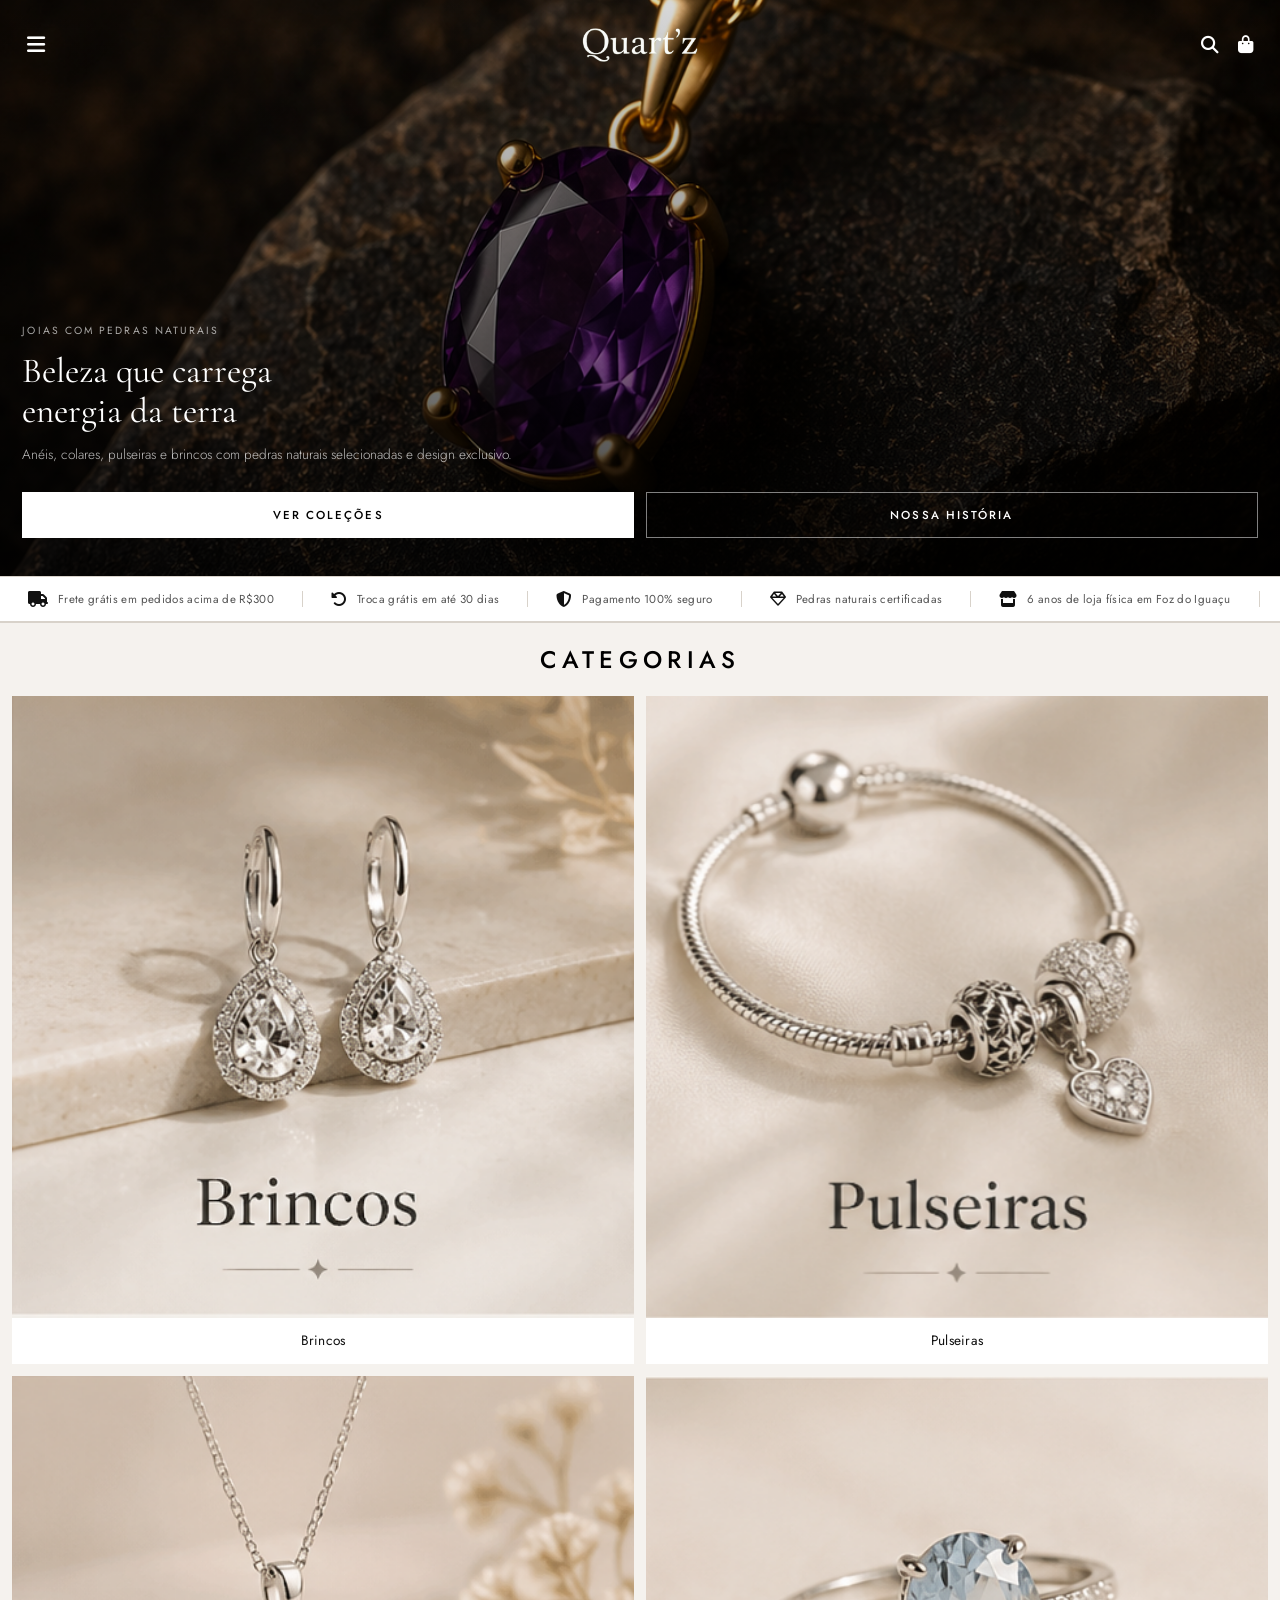
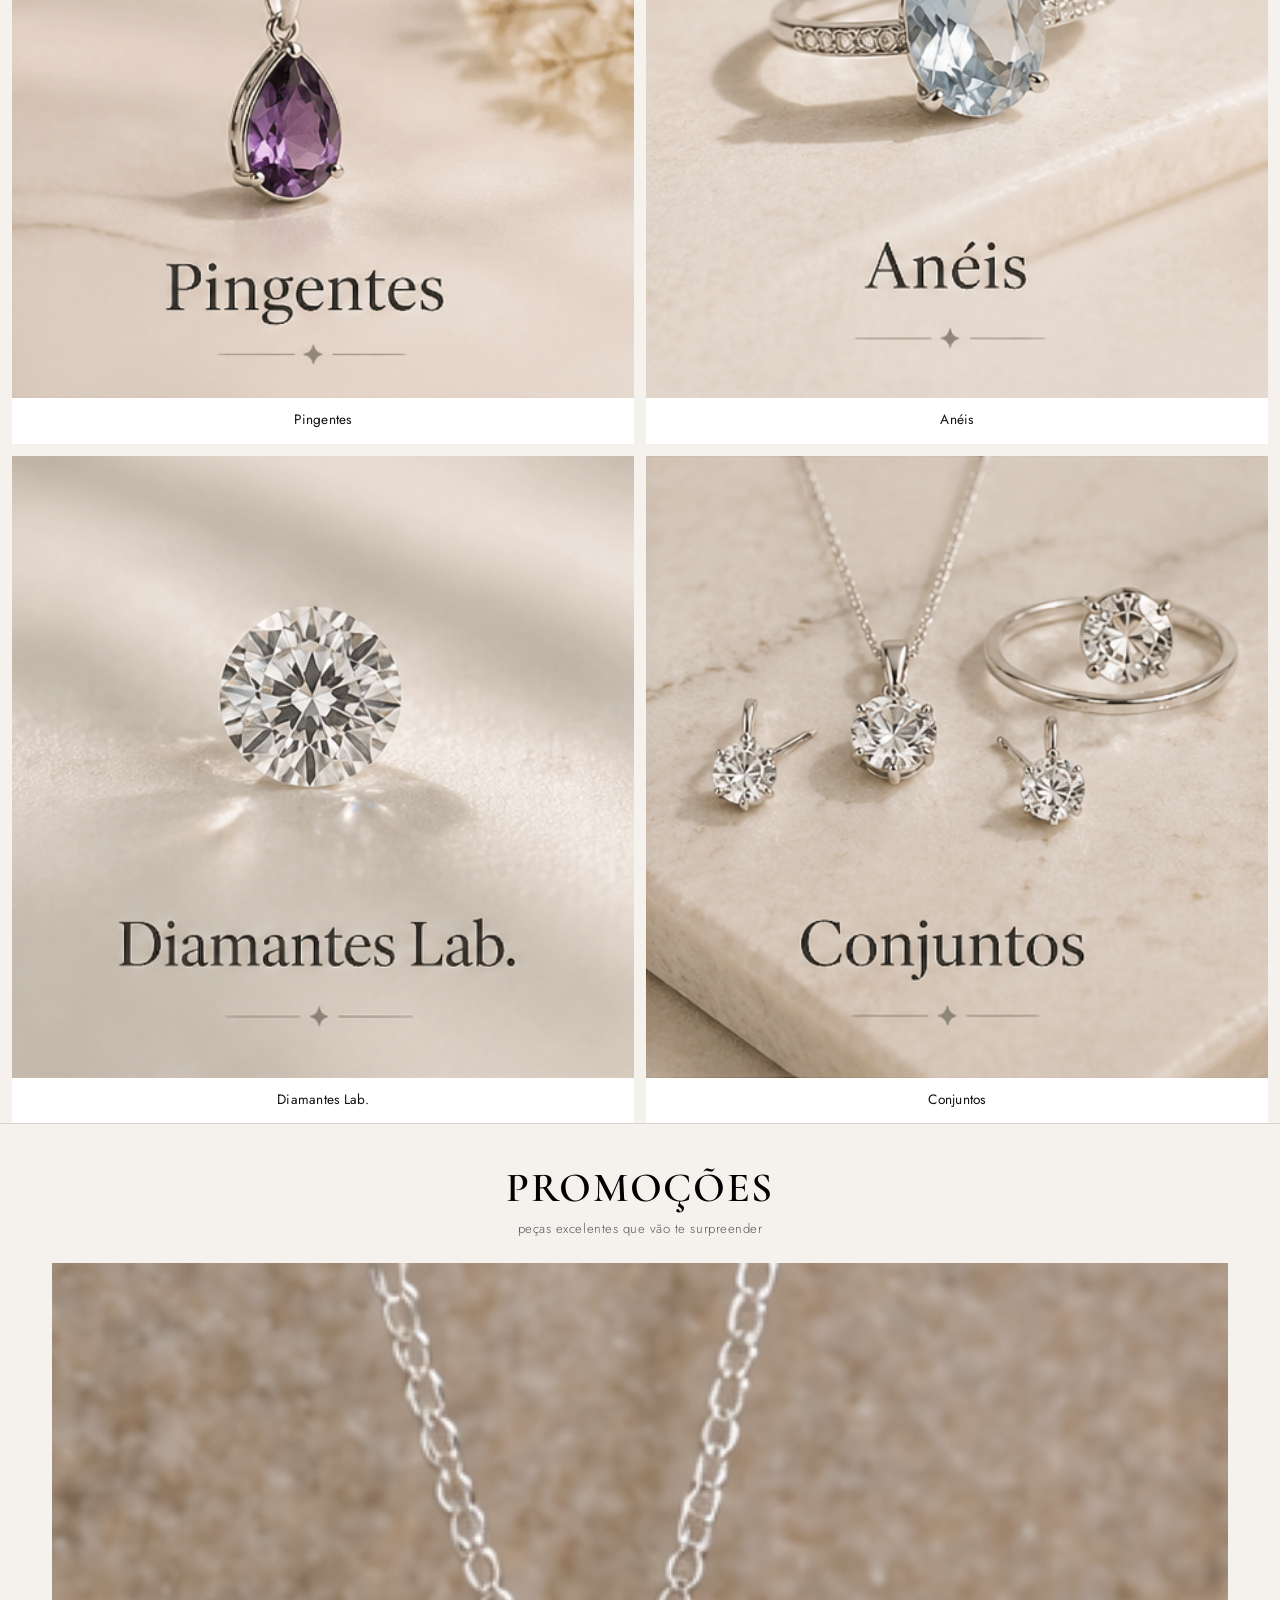
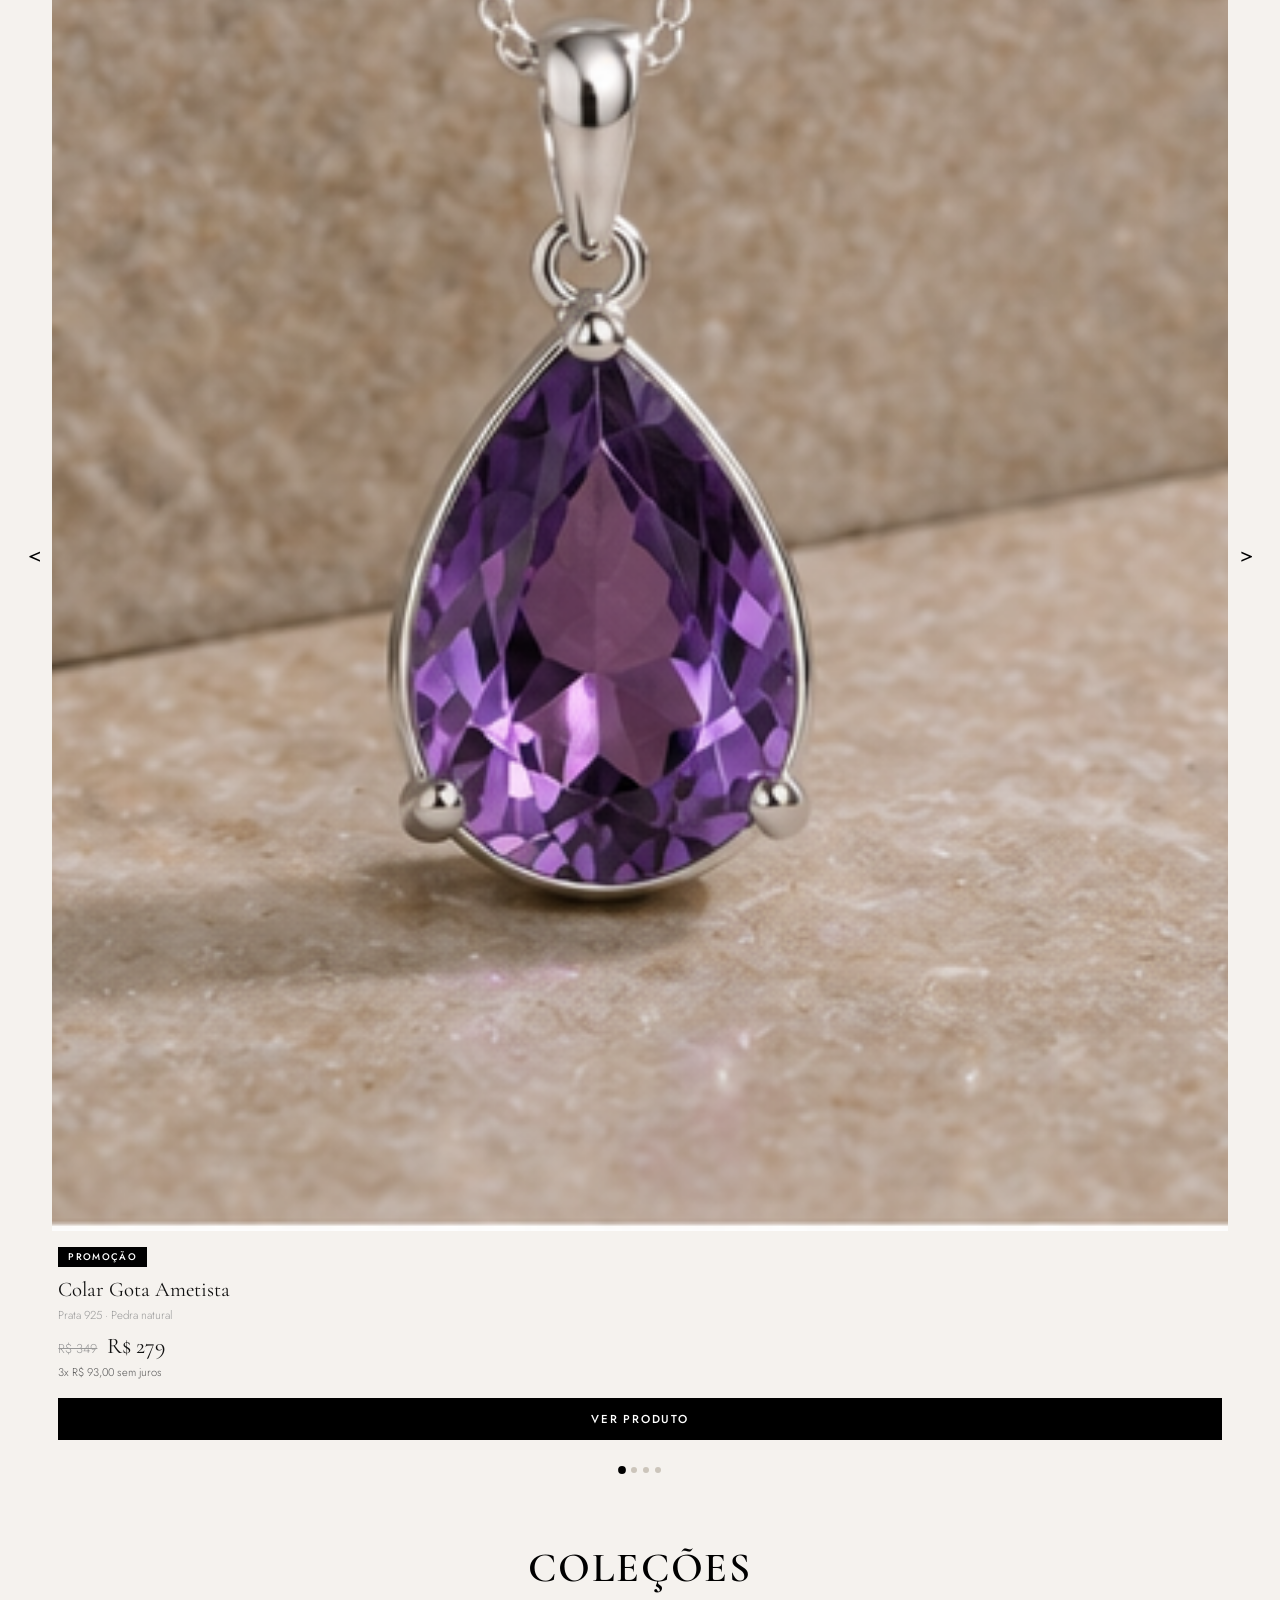
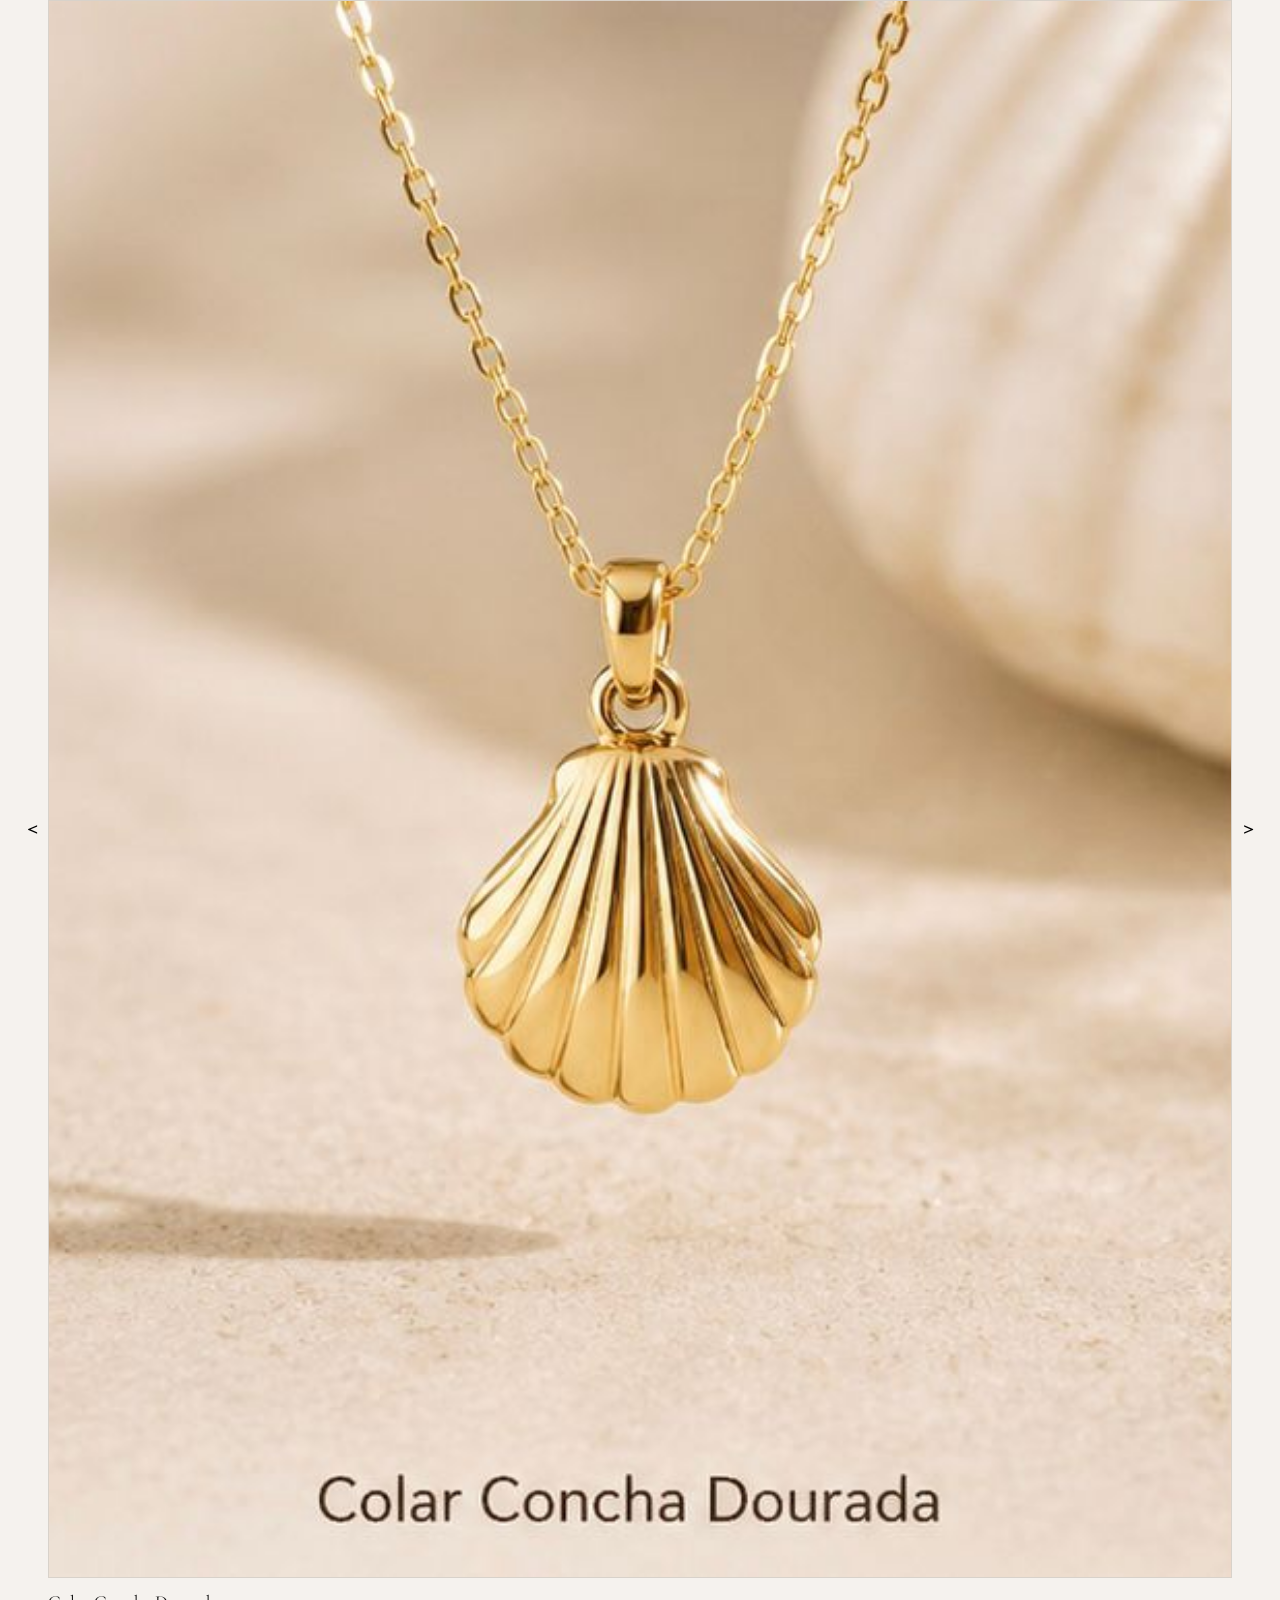
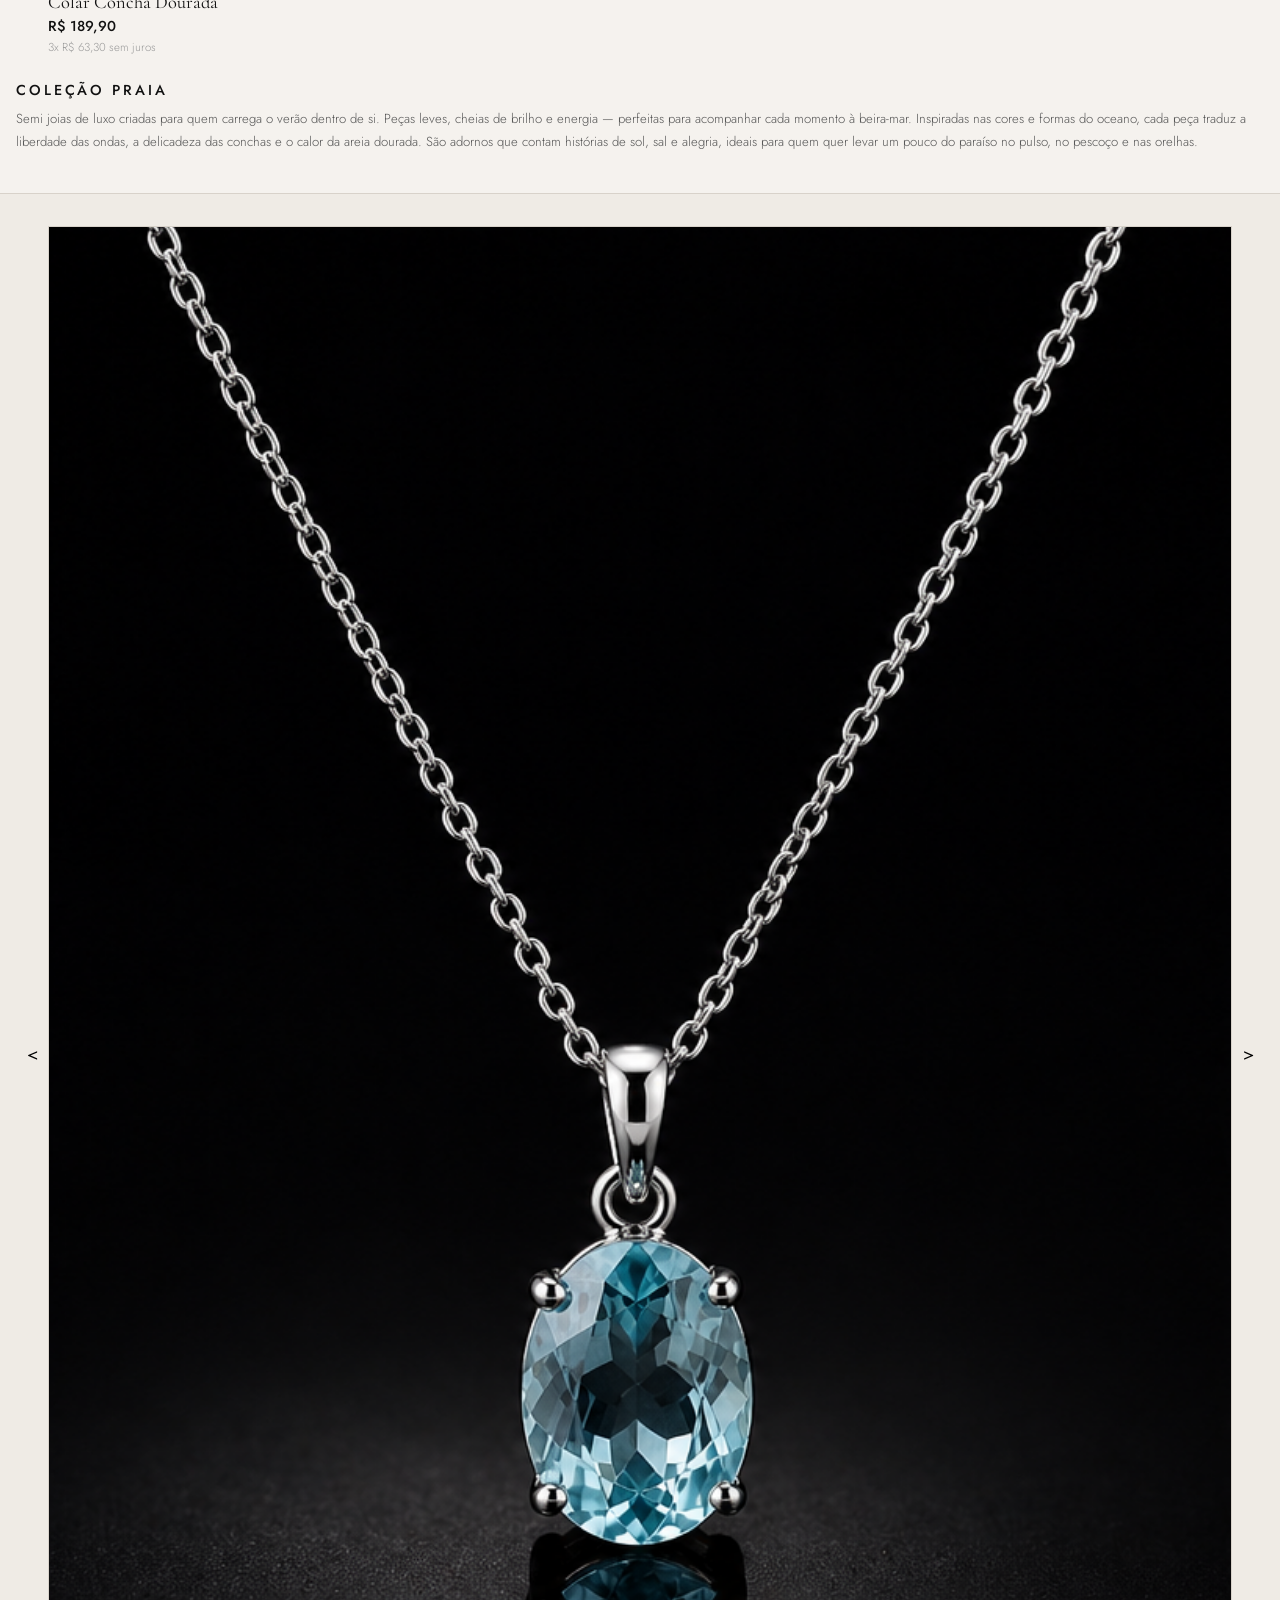
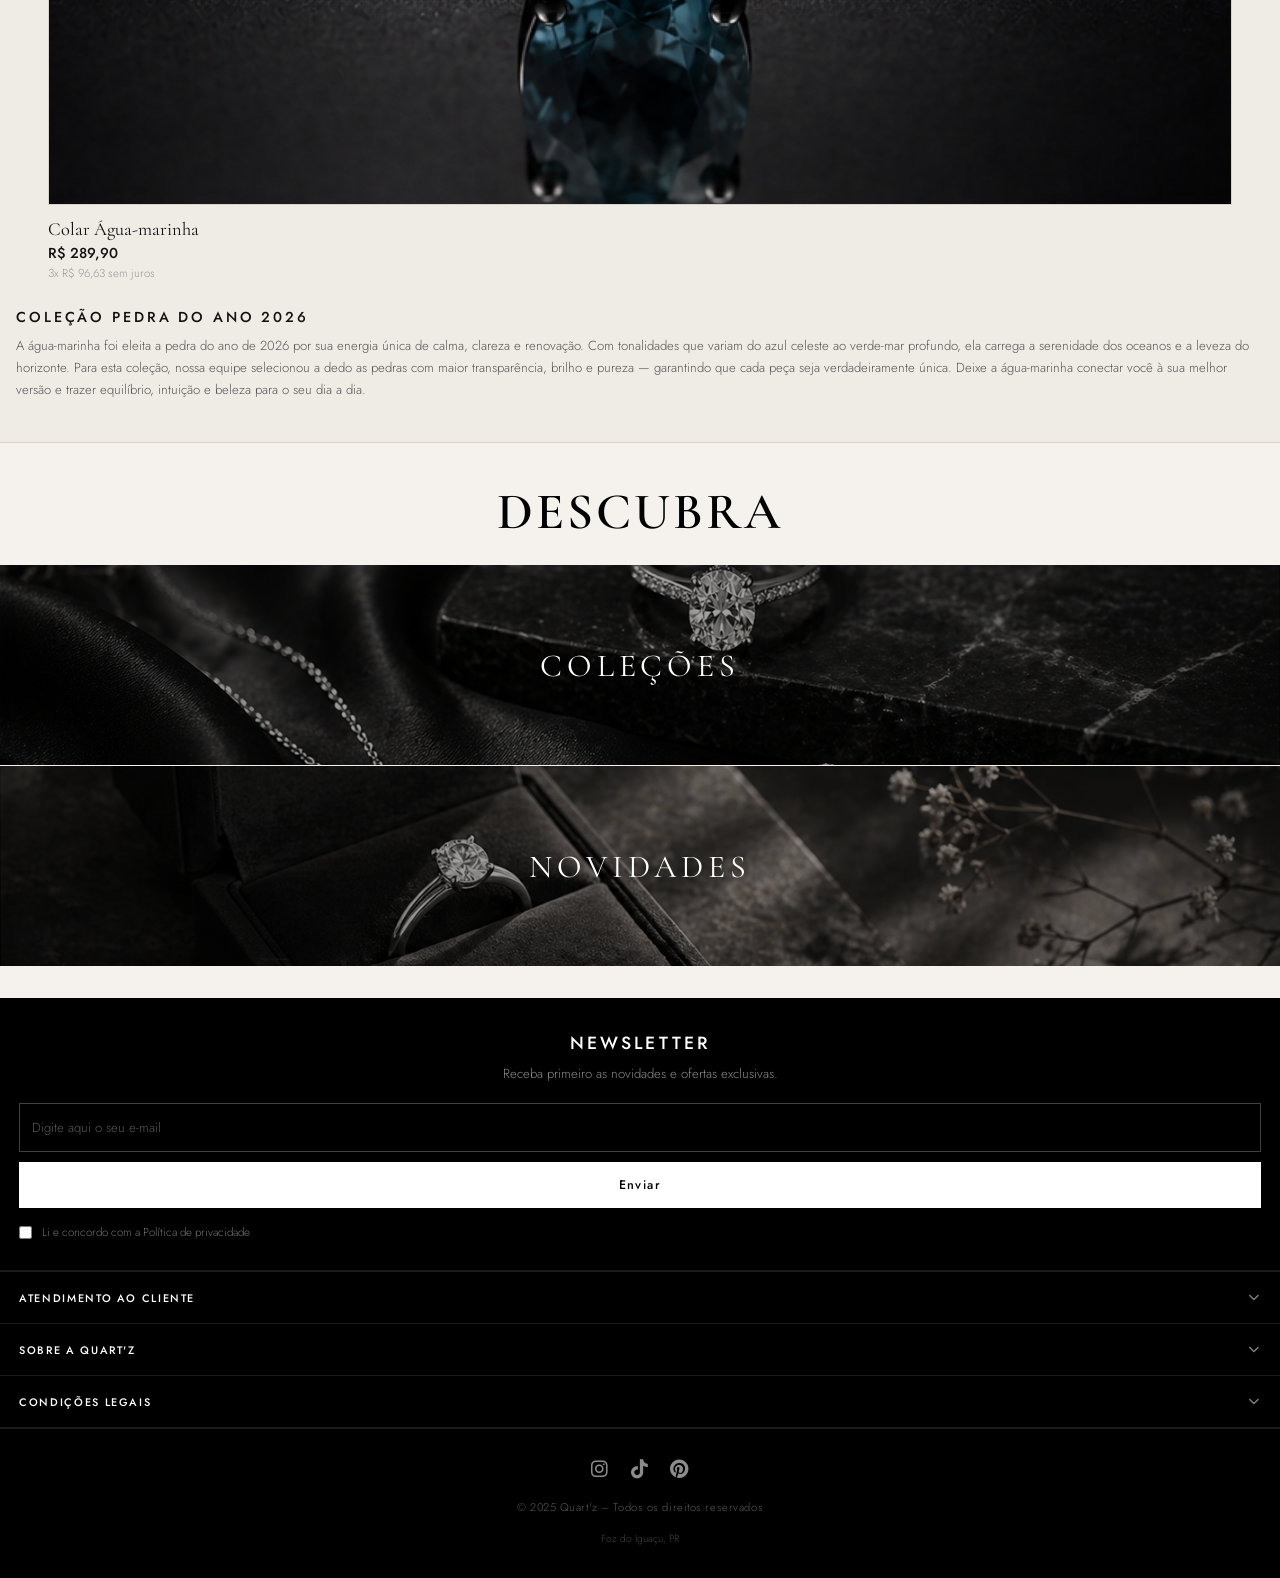
==== index.html @ 2c0e29b1 "ajustes finos layout home e header nav" ====
<!DOCTYPE html>
<html lang="pt-br">
<head>
    <meta charset="UTF-8">
    <meta name="viewport" content="width=device-width, initial-scale=1.0">
    <title>Quart'z – Joias com Pedras Naturais</title>
    <link rel="stylesheet" href="./src/CSS/variables.css" />
    <link rel="stylesheet" href="./src/CSS/main.css" />
    <link rel="stylesheet" href="https://cdnjs.cloudflare.com/ajax/libs/font-awesome/6.5.0/css/all.min.css">
    <link rel="preconnect" href="https://fonts.googleapis.com">
    <link rel="preconnect" href="https://fonts.gstatic.com" crossorigin>
    <link href="https://fonts.googleapis.com/css2?family=Cormorant+Garamond:ital,wght@0,400;0,600;1,400&family=Jost:wght@300;400;500&display=swap" rel="stylesheet">
</head>
<body>

    <!-- ===== HEADER ===== -->
    <header id="site-header" class="header-transparente header-grande">
        <nav class="navbar">
            <button class="btn-menu" aria-label="Abrir menu">
                <i class="fa-solid fa-bars"></i>
            </button>
            <div class="logo">
                <img id="logo-img" src="./src/imagens/logo.branco.png" alt="Logo Quart'z">
            </div>
            <div class="navbar-actions">
                <button class="btn-icon" aria-label="Buscar">
                    <i class="fa-solid fa-magnifying-glass"></i>
                </button>
                <button class="btn-icon" aria-label="Carrinho">
                    <i class="fa-solid fa-bag-shopping"></i>
                </button>
            </div>
        </nav>
    </header>

    <!-- ===== HERO ===== -->
    <section class="hero">
        <div class="hero-bg"></div>
        <div class="hero-overlay"></div>
        <div class="hero-content">
            <p class="hero-label">JOIAS COM PEDRAS NATURAIS</p>
            <h2 class="hero-title">Beleza que carrega<br>energia da terra</h2>
            <p class="hero-desc">Anéis, colares, pulseiras e brincos com pedras naturais selecionadas e design exclusivo.</p>
            <div class="hero-buttons">
                <a href="#" class="btn-primary">VER COLEÇÕES</a>
                <a href="#" class="btn-outline">NOSSA HISTÓRIA</a>
            </div>
        </div>
    </section>

    <!-- ===== CARROSSEL DE CONFIANÇA ===== -->
    <section class="trust-carousel">
        <div class="trust-track">
            <div class="trust-item"><i class="fa-solid fa-truck"></i><span>Frete grátis em pedidos acima de R$300</span></div>
            <div class="trust-divider"></div>
            <div class="trust-item"><i class="fa-solid fa-rotate-left"></i><span>Troca grátis em até 30 dias</span></div>
            <div class="trust-divider"></div>
            <div class="trust-item"><i class="fa-solid fa-shield-halved"></i><span>Pagamento 100% seguro</span></div>
            <div class="trust-divider"></div>
            <div class="trust-item"><i class="fa-regular fa-gem"></i><span>Pedras naturais certificadas</span></div>
            <div class="trust-divider"></div>
            <div class="trust-item"><i class="fa-solid fa-store"></i><span>6 anos de loja física em Foz do Iguaçu</span></div>
            <div class="trust-divider"></div>
            <div class="trust-item"><i class="fa-solid fa-truck"></i><span>Frete grátis em pedidos acima de R$300</span></div>
            <div class="trust-divider"></div>
            <div class="trust-item"><i class="fa-solid fa-rotate-left"></i><span>Troca grátis em até 30 dias</span></div>
            <div class="trust-divider"></div>
            <div class="trust-item"><i class="fa-solid fa-shield-halved"></i><span>Pagamento 100% seguro</span></div>
        </div>
    </section>

    <!-- ===== CATEGORIAS ===== -->
    <section class="secao-categorias">
        <h2 class="secao-titulo secao-titulo-centro">CATEGORIAS</h2>
        <div class="categorias-grid">
            <a href="#" class="categoria-card">
                <div class="categoria-foto">
                    <img src="./src/imagens/brincos.png" alt="img brincos">
                </div>
                <span class="categoria-nome">Brincos</span>
            </a>
            <a href="#" class="categoria-card">
                <div class="categoria-foto">
                    <img src="./src/imagens/pulseiras.png" alt="img pulseiras">
                </div>
                <span class="categoria-nome">Pulseiras</span>
            </a>
            <a href="#" class="categoria-card">
                <div class="categoria-foto">
                    <img src="./src/imagens/pingentes.png" alt="img pingentes">
                </div>
                <span class="categoria-nome">Pingentes</span>
            </a>
            <a href="#" class="categoria-card">
                <div class="categoria-foto">
                    <img src="./src/imagens/aneis.png" alt="img aneis">
                </div>
                <span class="categoria-nome">Anéis</span>
            </a>
            <a href="#" class="categoria-card">
                <div class="categoria-foto">
                    <img src="./src/imagens/dialab.png" alt="img diamantes lab">
                </div>
                <span class="categoria-nome">Diamantes Lab.</span>
            </a>
            <a href="#" class="categoria-card">
                <div class="categoria-foto">
                    <img src="./src/imagens/conjuntos.png" alt="img conjuntos">
                </div>
                <span class="categoria-nome">Conjuntos</span>
            </a>
        </div>
    </section>

    <!-- ===== PROMOÇÕES ===== -->
    <section class="secao-promo">
        <h2 class="secao-titulo-promo">PROMOÇÕES</h2>
        <p class="secao-subtitulo-promo">peças excelentes que vão te surpreender</p>

        <div class="promo-carrossel-wrap">
            <button class="promo-seta promo-seta-prev" aria-label="Anterior">&lt;</button>
            <div class="promo-carrossel">
                <div class="promo-track" id="promo-track">
                    <div class="promo-slide">
                        <div class="promo-img">
                            <img src="./src/imagens/colar-ametista-gota-prata.png" alt="">
                        </div>
                        <div class="promo-info">
                            <span class="promo-badge">PROMOÇÃO</span>
                            <h3 class="promo-nome">Colar Gota Ametista</h3>
                            <p class="promo-material">Prata 925 · Pedra natural</p>
                            <div class="promo-precos">
                                <span class="promo-preco-old">R$ 349</span>
                                <span class="promo-preco">R$ 279</span>
                            </div>
                            <p class="promo-parcela">3x R$ 93,00 sem juros</p>
                            <a href="#" class="promo-btn">VER PRODUTO</a>
                        </div>
                    </div>
                    <div class="promo-slide">
                        <div class="promo-img">
                           <img src="./src/imagens/anel-olhotigre-prata.png" alt="">
                        </div>
                        <div class="promo-info">
                            <span class="promo-badge">PROMOÇÃO</span>
                            <h3 class="promo-nome">Anel Olho de Tigre</h3>
                            <p class="promo-material">Prata 925 · Pedra natural</p>
                            <div class="promo-precos">
                                <span class="promo-preco-old">R$ 319</span>
                                <span class="promo-preco">R$ 249</span>
                            </div>
                            <p class="promo-parcela">3x R$ 83,00 sem juros</p>
                            <a href="#" class="promo-btn">VER PRODUTO</a>
                        </div>
                    </div>
                    <div class="promo-slide">
                        <div class="promo-img">
                            <img src="./src/imagens/pulseira-topazio.png" alt="">
                        </div>
                        <div class="promo-info">
                            <span class="promo-badge">PROMOÇÃO</span>
                            <h3 class="promo-nome">Pulseira Riviera Topazio London</h3>
                            <p class="promo-material">Banho de ouro 18k · Pedra natural</p>
                            <div class="promo-precos">
                                <span class="promo-preco-old">R$ 489</span>
                                <span class="promo-preco">R$ 389</span>
                            </div>
                            <p class="promo-parcela">3x R$ 129,67 sem juros</p>
                            <a href="#" class="promo-btn">VER PRODUTO</a>
                        </div>
                    </div>
                    <div class="promo-slide">
                        <div class="promo-img">
                            <img src="./src/imagens/brinco-rubi-prata.png" alt="">
                        </div>
                        <div class="promo-info">
                            <span class="promo-badge">PROMOÇÃO</span>
                            <h3 class="promo-nome">Brinco Gota Rubi</h3>
                            <p class="promo-material">Prata 925 · Pedra natural</p>
                            <div class="promo-precos">
                                <span class="promo-preco-old">R$ 219</span>
                                <span class="promo-preco">R$ 169</span>
                            </div>
                            <p class="promo-parcela">3x R$ 56,33 sem juros</p>
                            <a href="#" class="promo-btn">VER PRODUTO</a>
                        </div>
                    </div>
                </div>
            </div>
            <button class="promo-seta promo-seta-next" aria-label="Próximo">&gt;</button>
        </div>
        <div class="promo-dots" id="promo-dots">
            <span class="promo-dot active"></span>
            <span class="promo-dot"></span>
            <span class="promo-dot"></span>
            <span class="promo-dot"></span>
        </div>
    </section>

    <!-- ===== COLEÇÕES ===== -->
    <section class="secao-colecoes-bloco">
        <h2 class="secao-titulo-colecoes">COLEÇÕES</h2>

        <!-- COLEÇÃO PRAIA -->
        <div class="colecao-bloco">
            <div class="colecao-carrossel-wrap">
                <button class="colecao-seta colecao-seta-prev" aria-label="Anterior">&lt;</button>
                <div class="colecao-carrossel">
                    <div class="colecao-track" id="colecao-praia-track">
                        <div class="colecao-slide">
                            <div class="colecao-img">
                                <img src="./src/imagens/colar-colecao-praia.jpeg" alt="">
                            </div>
                            <div class="colecao-info">
                                <h3 class="colecao-prod-nome">Colar Concha Dourada</h3>
                                <p class="colecao-prod-preco">R$ 189,90</p>
                                <p class="colecao-prod-parcela">3x R$ 63,30 sem juros</p>
                            </div>
                        </div>
                        <div class="colecao-slide">
                            <div class="colecao-img">
                                <img src="./src/imagens/pulseira-colecao-praia.jpeg" alt="">
                            </div>
                            <div class="colecao-info">
                                <h3 class="colecao-prod-nome">Pulseira Areia & Mar</h3>
                                <p class="colecao-prod-preco">R$ 229,90</p>
                                <p class="colecao-prod-parcela">3x R$ 76,63 sem juros</p>
                            </div>
                        </div>
                        <div class="colecao-slide">
                            <div class="colecao-img">
                                <img src="./src/imagens/brinco-colecao-praia.jpeg" alt="">
                            </div>
                            <div class="colecao-info">
                                <h3 class="colecao-prod-nome">Brinco Estrela do Mar</h3>
                                <p class="colecao-prod-preco">R$ 159,90</p>
                                <p class="colecao-prod-parcela">3x R$ 53,30 sem juros</p>
                            </div>
                        </div>
                    </div>
                </div>
                <button class="colecao-seta colecao-seta-next" aria-label="Próximo">&gt;</button>
            </div>
            <div class="colecao-texto">
                <p class="colecao-tag-label">COLEÇÃO PRAIA</p>
                <p class="colecao-desc-texto">Semi joias de luxo criadas para quem carrega o verão dentro de si. Peças leves, cheias de brilho e energia — perfeitas para acompanhar cada momento à beira-mar. Inspiradas nas cores e formas do oceano, cada peça traduz a liberdade das ondas, a delicadeza das conchas e o calor da areia dourada. São adornos que contam histórias de sol, sal e alegria, ideais para quem quer levar um pouco do paraíso no pulso, no pescoço e nas orelhas.</p>
            </div>
        </div>

        <!-- COLEÇÃO PEDRA DO ANO -->
        <div class="colecao-bloco colecao-bloco-alt">
            <div class="colecao-carrossel-wrap">
                <button class="colecao-seta colecao-seta-prev" aria-label="Anterior">&lt;</button>
                <div class="colecao-carrossel">
                    <div class="colecao-track" id="colecao-pedra-track">
                        <div class="colecao-slide">
                            <div class="colecao-img">
                                <img src="./src/imagens/colar-colecao-ano.png" alt="">
                            </div>
                            <div class="colecao-info">
                                <h3 class="colecao-prod-nome">Colar Água-marinha</h3>
                                <p class="colecao-prod-preco">R$ 289,90</p>
                                <p class="colecao-prod-parcela">3x R$ 96,63 sem juros</p>
                            </div>
                        </div>
                        <div class="colecao-slide">
                            <div class="colecao-img">
                                <img src="./src/imagens/anel-colecao-ano.png" alt="">
                            </div>
                            <div class="colecao-info">
                                <h3 class="colecao-prod-nome">Anel Água-marinha</h3>
                                <p class="colecao-prod-preco">R$ 319,90</p>
                                <p class="colecao-prod-parcela">3x R$ 106,63 sem juros</p>
                            </div>
                        </div>
                        <div class="colecao-slide">
                            <div class="colecao-img">
                                <img src="./src/imagens/brinco-colecao-ano.png" alt="">
                            </div>
                            <div class="colecao-info">
                                <h3 class="colecao-prod-nome">Brinco Água-marinha</h3>
                                <p class="colecao-prod-preco">R$ 249,90</p>
                                <p class="colecao-prod-parcela">3x R$ 83,30 sem juros</p>
                            </div>
                        </div>
                    </div>
                </div>
                <button class="colecao-seta colecao-seta-next" aria-label="Próximo">&gt;</button>
            </div>
            <div class="colecao-texto">
                <p class="colecao-tag-label">COLEÇÃO PEDRA DO ANO 2026</p>
                <p class="colecao-desc-texto">A água-marinha foi eleita a pedra do ano de 2026 por sua energia única de calma, clareza e renovação. Com tonalidades que variam do azul celeste ao verde-mar profundo, ela carrega a serenidade dos oceanos e a leveza do horizonte. Para esta coleção, nossa equipe selecionou a dedo as pedras com maior transparência, brilho e pureza — garantindo que cada peça seja verdadeiramente única. Deixe a água-marinha conectar você à sua melhor versão e trazer equilíbrio, intuição e beleza para o seu dia a dia.</p>
            </div>
        </div>
    </section>

    <!-- ===== DESCUBRA ===== -->
    <section class="secao-descubra">
        <h2 class="descubra-titulo">DESCUBRA</h2>
        <div class="descubra-botoes">
            <a href="#" class="banner-colecoes">
                <div class="banner-colecoes-bg"></div>
                <div class="banner-colecoes-overlay"></div>
                <span class="banner-colecoes-label">COLEÇÕES</span>
            </a>
            <a href="#" class="banner-colecoes">
                <div class="banner-colecoes-bg banner-novidades-bg"></div>
                <div class="banner-colecoes-overlay"></div>
                <span class="banner-colecoes-label">NOVIDADES</span>
            </a>
        </div>
    </section>

    <!-- ===== RODAPÉ ===== -->
    <footer class="rodape">
        <div class="rodape-newsletter">
            <h3 class="rodape-newsletter-titulo">NEWSLETTER</h3>
            <p class="rodape-newsletter-desc">Receba primeiro as novidades e ofertas exclusivas.</p>
            <div class="rodape-newsletter-form">
                <input type="email" placeholder="Digite aqui o seu e-mail" class="rodape-input">
                <button class="rodape-btn-enviar">Enviar</button>
            </div>
            <label class="rodape-checkbox">
                <input type="checkbox">
                <span>Li e concordo com a Política de privacidade</span>
            </label>
        </div>

        <hr class="rodape-divider">

        <div class="rodape-accordion">
            <button class="rodape-accordion-btn">ATENDIMENTO AO CLIENTE<i class="fa-solid fa-chevron-down"></i></button>
            <div class="rodape-accordion-content">
                <a href="#">WhatsApp</a>
                <a href="#">contato@quartz.com.br</a>
                <a href="#">Política de trocas</a>
            </div>
        </div>

        <hr class="rodape-divider">

        <div class="rodape-accordion">
            <button class="rodape-accordion-btn">SOBRE A QUART'Z<i class="fa-solid fa-chevron-down"></i></button>
            <div class="rodape-accordion-content">
                <a href="#">Nossa história</a>
                <a href="#">Energia das pedras</a>
                <a href="#">Como cuidar das joias</a>
            </div>
        </div>

        <hr class="rodape-divider">

        <div class="rodape-accordion">
            <button class="rodape-accordion-btn">CONDIÇÕES LEGAIS<i class="fa-solid fa-chevron-down"></i></button>
            <div class="rodape-accordion-content">
                <a href="#">Política de privacidade</a>
                <a href="#">Termos de uso</a>
            </div>
        </div>

        <hr class="rodape-divider">

        <div class="rodape-bottom">
            <div class="rodape-social">
                <a href="#" aria-label="Instagram"><i class="fa-brands fa-instagram"></i></a>
                <a href="#" aria-label="TikTok"><i class="fa-brands fa-tiktok"></i></a>
                <a href="#" aria-label="Pinterest"><i class="fa-brands fa-pinterest"></i></a>
            </div>
            <p class="rodape-copyright">© 2025 Quart'z – Todos os direitos reservados</p>
            <p class="rodape-cnpj">Foz do Iguaçu, PR</p>
        </div>
    </footer>


    <!-- ===== MENU LATERAL ===== -->
    <div id="nav-links" class="menu">
        <div class="menu-header">
            <button class="btn-close" aria-label="Fechar menu"><i class="fa-solid fa-times"></i></button>
            <div class="menu-logo"><img src="./src/imagens/logo-preta.png" alt="Logo Quart'z"></div>
            <hr class="menu-divider">
        </div>
        <div class="menu-auth">
            <p>Olá, faça login ou cadastre-se</p>
            <div class="menu-auth-buttons">
                <button class="menu-btn-entrar">ENTRAR</button>
                <button class="menu-btn-cadastrar">CADASTRAR</button>
            </div>
        </div>
        <div class="menu-section menu-section-principal">
            <ul>
                <li><a href="joias.html">Joias Finas <i class="fa-solid fa-chevron-right"></i></a></li>
                <li><a href="#">Semi-Joias de Luxo <i class="fa-solid fa-chevron-right"></i></a></li>
                <li><a href="#">Diamantes Lab. <i class="fa-solid fa-chevron-right"></i></a></li>
                <li><a href="#">Coleções <i class="fa-solid fa-chevron-right"></i></a></li>
                <li><a href="#">Novidades <i class="fa-solid fa-chevron-right"></i></a></li>
                <li><a href="#">Pomoções <i class="fa-solid fa-chevron-right"></i></a></li>
            </ul>
        </div>
        <div class="menu-section-descubra">
            <span class="menu-section-label">DESCUBRA</span>
            <ul>
                <li><a href="#">Energia das pedras <i class="fa-solid fa-chevron-right"></i></a></li>
                <li><a href="#">Como cuidar das joias <i class="fa-solid fa-chevron-right"></i></a></li>
                <li><a href="#">Nossa história <i class="fa-solid fa-chevron-right"></i></a></li>
            </ul>
        </div>
        <div class="menu-footer">
            <div class="menu-social">
                <a href="#" aria-label="Instagram"><i class="fa-brands fa-instagram"></i></a>
                <a href="#" aria-label="TikTok"><i class="fa-brands fa-tiktok"></i></a>
                <a href="#" aria-label="Pinterest"><i class="fa-brands fa-pinterest"></i></a>
            </div>
            <p class="menu-copyright">© 2026 Quart'z</p>
        </div>
    </div>

    <div class="overlay"></div>
    <script src="./src/js/script.js"></script>
</body>
</html>
---- src/CSS/variables.css ----
/* ===== VARIÁVEIS QUART'Z ===== */
:root {
    /* Backgrounds */
    --bg-principal:     #F5F2EE;
    --bg-card:          #EDE9E3;
    --bg-card-hover:    #E3DDD5;
    --bg-header:        #F5F2EE;
    --bg-secao:         #EFEBE5;

    /* Destaque */
    --destaque:         #111111;
    --destaque-escuro:  #000000;
    --destaque-claro:   #444444;
    --destaque-muted:   #888888;

    /* Texto */
    --texto-principal:  #111111;
    --texto-secundario: #555555;
    --texto-muted:      #999999;

    /* Bordas */
    --borda:            #D8D2CA;
    --borda-suave:      #CCC5BB;

    /* Utilitários */
    --branco:           #FFFFFF;
    --preto:            #000000;
}
---- src/CSS/main.css ----
/* ===== RESET & BASE ===== */
* {
    margin: 0;
    padding: 0;
    box-sizing: border-box;
}

html, body {
    height: 100%;
}

body {
    background-color: var(--bg-principal);
    color: var(--texto-principal);
    font-family: 'Jost', sans-serif;
    font-weight: 300;
    min-height: 100vh;
    min-height: 100svh;
    padding-bottom: 64px;
}

a {
    text-decoration: none;
    color: inherit;
}

button {
    cursor: pointer;
    border: none;
    background: none;
    font-family: inherit;
}

/* ===== HEADER — transparente sobre o hero ===== */
header {
    position: fixed;
    top: 0;
    left: 0;
    width: 100%;
    height: 64px;
    padding: 0 1.2rem;
    z-index: 1000;
    transition: background-color 0.35s ease, border-color 0.35s ease, box-shadow 0.35s ease;
    display: flex;
    align-items: center;
}

/* estado inicial: transparente sobre a foto */
header.header-transparente {
    background-color: transparent;
    border-bottom: 1px solid transparent;
    height: 64px;
}

header.header-transparente .btn-menu,
header.header-transparente .btn-icon {
    color: var(--branco);
}

/* estado após rolar: fundo sólido */
header.header-solido {
    background-color: var(--bg-header);
    border-bottom: 1px solid var(--borda);
    box-shadow: 0 1px 8px rgba(0,0,0,0.06);
}

header.header-solido .btn-menu,
header.header-solido .btn-icon {
    color: var(--texto-principal);
}

.navbar {
    display: flex;
    justify-content: space-between;
    align-items: center;
    width: 100%;
    height: 100%;
}

.logo {
    position: absolute;
    left: 50%;
    transform: translateX(-50%);
}

.logo img {
    height: 28px;
    display: block;
    margin: 0 auto
}
.btn-menu {
    font-size: 1.3rem;
    padding: 8px;
    -webkit-appearance: none;
    transition: color 0.3s;
}

.navbar-actions {
    display: flex;
    gap: 0.2rem;
}

.btn-icon {
    font-size: 1.1rem;
    padding: 8px;
    transition: color 0.3s;
}

/* ===== OVERLAY ===== */
.overlay {
    position: fixed;
    inset: 0;
    background-color: var(--preto);
    opacity: 0;
    pointer-events: none;
    transition: opacity 0.3s ease;
    z-index: 1001;
}

.overlay.show {
    opacity: 0.5;
    pointer-events: all;
}

/* ===== HERO ===== */
.hero {
    position: relative;
    height: 100svh;
    display: flex;
    align-items: flex-end;
    overflow: hidden;
}

.hero-bg {
    position: absolute;
    inset: 0;
    background-image: url('../imagens/placeholder-home.png');
    background-size: cover;
    background-position: center center;
}

.hero-overlay {
    position: absolute;
    inset: 0;
    background: linear-gradient(
        to bottom,
        rgba(0,0,0,0.15) 0%,
        rgba(0,0,0,0.45) 55%,
        rgba(0,0,0,0.82) 100%
    );
}

.hero-content {
    position: relative;
    z-index: 1;
    padding: 0 1.4rem 2.4rem;
    width: 100%;
}

.hero-label {
    font-size: 0.65rem;
    letter-spacing: 0.2em;
    color: rgba(255,255,255,0.65);
    font-weight: 400;
    margin-bottom: 0.8rem;
    text-transform: uppercase;
}

.hero-title {
    font-family: 'Cormorant Garamond', serif;
    font-size: 2.2rem;
    font-weight: 400;
    line-height: 1.15;
    color: var(--branco);
    margin-bottom: 0.8rem;
}

.hero-desc {
    font-size: 0.85rem;
    color: rgba(255,255,255,0.75);
    line-height: 1.6;
    margin-bottom: 1.6rem;
    max-width: 88%;
}

.hero-buttons {
    display: flex;
    gap: 0.75rem;
    flex-wrap: wrap;
}

.btn-primary {
    display: inline-flex;
    align-items: center;
    justify-content: center;
    padding: 14px 20px;
    background-color: var(--branco);
    color: var(--preto);
    font-family: 'Jost', sans-serif;
    font-size: 0.72rem;
    font-weight: 500;
    letter-spacing: 0.18em;
    text-transform: uppercase;
    border: 1px solid var(--branco);
    flex: 1;
    min-width: 130px;
}

.btn-outline {
    display: inline-flex;
    align-items: center;
    justify-content: center;
    padding: 14px 20px;
    background-color: transparent;
    color: var(--branco);
    font-family: 'Jost', sans-serif;
    font-size: 0.72rem;
    font-weight: 500;
    letter-spacing: 0.18em;
    text-transform: uppercase;
    border: 1px solid rgba(255,255,255,0.5);
    flex: 1;
    min-width: 130px;
}

/* ===== CARROSSEL DE CONFIANÇA ===== */
.trust-carousel {
    overflow: hidden;
    border-top: 1px solid var(--borda);
    border-bottom: 1px solid var(--borda);
    background-color: var(--branco);
    padding: 14px 0;
}

.trust-track {
    display: flex;
    align-items: center;
    width: max-content;
    animation: trust-scroll 28s linear infinite;
}

.trust-item {
    display: flex;
    align-items: center;
    gap: 10px;
    padding: 0 28px;
    white-space: nowrap;
    flex-shrink: 0;
}

.trust-item i {
    font-size: 1rem;
    color: var(--destaque);
    flex-shrink: 0;
}

.trust-item span {
    font-size: 0.72rem;
    font-weight: 400;
    color: var(--texto-secundario);
    letter-spacing: 0.03em;
}

.trust-divider {
    width: 1px;
    height: 16px;
    background-color: var(--borda);
    flex-shrink: 0;
}

@keyframes trust-scroll {
    0%   { transform: translateX(0); }
    100% { transform: translateX(-50%); }
}

.trust-carousel:hover .trust-track {
    animation-play-state: paused;
}

/* ===== TÍTULO DE SEÇÃO ===== */
.secao-titulo {
    font-family: 'Jost', sans-serif;
    font-size: 0.7rem;
    font-weight: 500;
    letter-spacing: 0.2em;
    color: var(--texto-muted);
    text-transform: uppercase;
    padding: 1.6rem 1rem 1rem;
}

/* ===== CATEGORIAS ===== */
.secao-categorias {
    background-color: var(--bg-principal);
    border-top: 1px solid var(--borda);
}

.categorias-grid {
    display: grid;
    grid-template-columns: 1fr 1fr;
    gap: 12px;
    padding: 0 12px;
    align-items: stretch;
}

.categoria-card {
    display: flex;
    flex-direction: column;
    background-color: var(--branco);
    cursor: pointer;
    text-decoration: none;
    transition: background-color 0.2s;
    overflow: hidden;
    height: 100%;
}

.categoria-card:active {
    background-color: var(--bg-card);
}

.categoria-foto {
    width: 100%;
    margin: 0 auto; 
    aspect-ratio: 1;
    background-color: #f5f2ed;;
    overflow: hidden;
}

.categoria-foto img {
    width: 100%;
    height: 100%;
    object-fit: cover;
    display: block;
    transition: transform 0.4s ease;
}

.categoria-card:hover .categoria-foto img {
    transform: scale(1.04);
}

.categoria-nome {
    font-size: 0.85rem;
    font-weight: 400;
    color: var(--texto-principal);
    padding: 0.7rem 0.8rem 0.9rem;
    letter-spacing: 0.02em;
}

/* ===== SEÇÃO PROMOÇÕES — base (sobrescrita pela versão final abaixo) ===== */

.promo-badge {
    font-size: 0.6rem;
    font-weight: 500;
    letter-spacing: 0.14em;
    color: var(--branco);
    background-color: var(--preto);
    padding: 3px 10px;
    align-self: flex-start;
}

.promo-nome {
    font-family: 'Cormorant Garamond', serif;
    font-size: 1.3rem;
    font-weight: 400;
    color: var(--texto-principal);
    margin-top: 0.3rem;
}

.promo-material {
    font-size: 0.72rem;
    color: var(--texto-muted);
}

.promo-precos {
    display: flex;
    align-items: baseline;
    gap: 0.6rem;
    margin-top: 0.3rem;
}

.promo-preco-old {
    font-size: 0.8rem;
    color: var(--texto-muted);
    text-decoration: line-through;
}

.promo-preco {
    font-family: 'Cormorant Garamond', serif;
    font-size: 1.4rem;
    color: var(--texto-principal);
    font-weight: 400;
}

.promo-parcela {
    font-size: 0.7rem;
    color: var(--texto-secundario);
}

.promo-btn {
    display: inline-flex;
    align-items: center;
    justify-content: center;
    margin-top: 0.8rem;
    padding: 13px 20px;
    background-color: var(--preto);
    color: var(--branco);
    font-family: 'Jost', sans-serif;
    font-size: 0.72rem;
    font-weight: 500;
    letter-spacing: 0.15em;
    text-transform: uppercase;
    align-self: stretch;
    text-align: center;
}

/* controles */
.promo-controles {
    display: flex;
    align-items: center;
    justify-content: center;
    gap: 1rem;
    margin-top: 1.2rem;
}

.promo-prev,
.promo-next {
    width: 36px;
    height: 36px;
    border: 1px solid var(--borda-suave);
    background: var(--branco);
    color: var(--texto-principal);
    display: flex;
    align-items: center;
    justify-content: center;
    font-size: 0.75rem;
    cursor: pointer;
    transition: background-color 0.2s;
    flex-shrink: 0;
}

.promo-prev:hover,
.promo-next:hover {
    background-color: var(--bg-card);
}

.promo-dots {
    display: flex;
    gap: 6px;
}

.promo-dot {
    width: 6px;
    height: 6px;
    border-radius: 50%;
    background-color: var(--borda-suave);
    transition: background-color 0.2s, transform 0.2s;
}

.promo-dot.active {
    background-color: var(--preto);
    transform: scale(1.3);
}

/* ===== SEÇÃO COLEÇÕES ===== */
.secao-colecao {
    background-color: var(--branco);
    border-top: 1px solid var(--borda);
    padding-bottom: 1.6rem;
}

.secao-colecao-destaque {
    background-color: var(--bg-secao);
}

.colecao-header {
    padding: 1.6rem 1rem 1rem;
}

.colecao-tag {
    font-size: 0.6rem;
    letter-spacing: 0.2em;
    color: var(--texto-muted);
    text-transform: uppercase;
    margin-bottom: 0.3rem;
}

.colecao-titulo {
    font-family: 'Cormorant Garamond', serif;
    font-size: 1.8rem;
    font-weight: 400;
    color: var(--texto-principal);
    margin-bottom: 0.6rem;
}

.colecao-desc {
    font-size: 0.82rem;
    color: var(--texto-secundario);
    line-height: 1.65;
}

.colecao-lista {
    display: flex;
    gap: 0.8rem;
    overflow-x: auto;
    padding: 0 1rem 0.5rem;
    -ms-overflow-style: none;
    scrollbar-width: none;
}

.colecao-lista::-webkit-scrollbar {
    display: none;
}

.colecao-ver-mais {
    display: block;
    text-align: right;
    padding: 0.8rem 1rem 0;
    font-size: 0.75rem;
    color: var(--texto-secundario);
    letter-spacing: 0.04em;
    text-decoration: underline;
    text-underline-offset: 3px;
}

/* ===== PRODUTOS (cards genéricos usados nas coleções) ===== */
.produto-card {
    display: flex;
    flex-direction: column;
    gap: 0.4rem;
    min-width: 140px;
    flex-shrink: 0;
}

.produto-imagem {
    width: 140px;
    height: 160px;
    border-radius: 4px;
    background-color: var(--bg-card);
    border: 1px solid var(--borda);
}

.produto-nome {
    font-size: 0.82rem;
    color: var(--texto-principal);
    font-weight: 400;
}

.produto-preco {
    font-size: 0.82rem;
    color: var(--texto-principal);
    font-weight: 500;
}

/* ===== BANNER COLEÇÕES ===== */
.banner-colecoes {
    display: block;
    position: relative;
    width: 100%;
    height: 200px;
    overflow: hidden;
    text-decoration: none;
    border-top: 1px solid var(--borda);
}

.banner-colecoes-bg {
    position: absolute;
    inset: 0;
    background-color: var(--bg-card);
    background-image: url('../imagens/coleções\ logo.png');
    background-size: cover;
    background-position: center;
    transition: transform 0.4s ease;
}

.banner-colecoes:hover .banner-colecoes-bg {
    transform: scale(1.03);
}

.banner-colecoes-overlay {
    position: absolute;
    inset: 0;
    background: rgba(0,0,0,0.35);
}

.banner-colecoes-label {
    position: absolute;
    inset: 0;
    display: flex;
    align-items: center;
    justify-content: center;
    font-family: 'Cormorant Garamond', serif;
    font-size: 2rem;
    font-weight: 400;
    color: var(--branco);
    letter-spacing: 0.15em;
}

/* ===== RODAPÉ ===== */
.rodape {
    background-color: var(--preto);
    color: var(--branco);
}

.rodape-newsletter {
    padding: 2rem 1.2rem 1.8rem;
    border-bottom: 1px solid rgba(255,255,255,0.1);
}

.rodape-newsletter-titulo {
    font-family: 'Cormorant Garamond', serif;
    font-size: 1.4rem;
    font-weight: 400;
    color: var(--branco);
    margin-bottom: 0.5rem;
}

.rodape-newsletter-desc {
    font-size: 0.82rem;
    color: rgba(255,255,255,0.55);
    line-height: 1.5;
    margin-bottom: 1.2rem;
}

.rodape-newsletter-form {
    display: flex;
    flex-direction: column;
    gap: 0.6rem;
    margin-bottom: 1rem;
}

.rodape-input {
    width: 100%;
    padding: 14px 12px;
    background: transparent;
    border: 1px solid rgba(255,255,255,0.25);
    color: var(--branco);
    font-family: 'Jost', sans-serif;
    font-size: 0.82rem;
    font-weight: 300;
    outline: none;
}

.rodape-input::placeholder {
    color: rgba(255,255,255,0.35);
}

.rodape-input:focus {
    border-color: rgba(255,255,255,0.6);
}

.rodape-btn-enviar {
    width: 100%;
    padding: 14px;
    background-color: var(--branco);
    color: var(--preto);
    font-family: 'Jost', sans-serif;
    font-size: 0.78rem;
    font-weight: 500;
    letter-spacing: 0.12em;
    border: none;
    cursor: pointer;
    transition: opacity 0.2s;
}

.rodape-btn-enviar:hover {
    opacity: 0.85;
}

.rodape-checkbox {
    display: flex;
    align-items: flex-start;
    gap: 10px;
    font-size: 0.72rem;
    color: rgba(255,255,255,0.45);
    cursor: pointer;
    line-height: 1.5;
}

.rodape-checkbox input {
    margin-top: 2px;
    flex-shrink: 0;
    accent-color: var(--branco);
}

.rodape-divider {
    border: none;
    border-top: 1px solid rgba(255,255,255,0.1);
    margin: 0;
}

.rodape-accordion-btn {
    width: 100%;
    display: flex;
    justify-content: space-between;
    align-items: center;
    padding: 1.1rem 1.2rem;
    background: transparent;
    border: none;
    color: var(--branco);
    font-family: 'Jost', sans-serif;
    font-size: 0.68rem;
    font-weight: 500;
    letter-spacing: 0.15em;
    cursor: pointer;
}

.rodape-accordion-btn i {
    font-size: 0.7rem;
    color: rgba(255,255,255,0.5);
    transition: transform 0.3s ease;
    flex-shrink: 0;
}

.rodape-accordion-btn.aberto i {
    transform: rotate(180deg);
}

.rodape-accordion-content {
    display: none;
    flex-direction: column;
    padding: 0 1.2rem 1.2rem;
    gap: 0.8rem;
}

.rodape-accordion-content.aberto {
    display: flex;
}

.rodape-accordion-content a {
    font-size: 0.82rem;
    color: rgba(255,255,255,0.55);
    font-weight: 300;
    transition: color 0.2s;
}

.rodape-accordion-content a:hover {
    color: var(--branco);
}

.rodape-bottom {
    padding: 1.6rem 1.2rem 2rem;
    display: flex;
    flex-direction: column;
    align-items: center;
    gap: 1rem;
    border-top: 1px solid rgba(255,255,255,0.1);
}

.rodape-social {
    display: flex;
    gap: 1.4rem;
}

.rodape-social a {
    font-size: 1.2rem;
    color: rgba(255,255,255,0.55);
    transition: color 0.2s;
}

.rodape-social a:hover {
    color: var(--branco);
}

.rodape-copyright {
    font-size: 0.7rem;
    color: rgba(255,255,255,0.35);
    letter-spacing: 0.05em;
    text-align: center;
}

.rodape-cnpj {
    font-size: 0.65rem;
    color: rgba(255,255,255,0.25);
    text-align: center;
}

/* ===== BOTTOM NAV ===== */
.bottom-nav {
    position: fixed;
    bottom: 0;
    left: 0;
    width: 100%;
    height: 64px;
    background-color: var(--branco);
    border-top: 1px solid var(--borda);
    display: flex;
    justify-content: space-around;
    align-items: center;
    z-index: 999;
}

.bottom-item {
    display: flex;
    flex-direction: column;
    align-items: center;
    gap: 4px;
    color: var(--texto-muted);
    font-size: 0.6rem;
    letter-spacing: 0.03em;
    padding: 4px 8px;
    transition: color 0.2s;
}

.bottom-item i {
    font-size: 1.15rem;
}

.bottom-item.active {
    color: var(--preto);
}

/* ===== MENU LATERAL ===== */
.menu {
    position: fixed;
    top: 0;
    left: -100%;
    width: 78%;
    max-width: 320px;
    height: 100vh;
    height: 100svh;
    background-color: var(--branco);
    border-right: 1px solid var(--borda);
    display: flex;
    flex-direction: column;
    /* sem overflow-y: auto — não scrolla mais */
    transition: left 0.3s ease;
    z-index: 1050;
}

.menu.show {
    left: 0;
}

.menu-header {
    padding: 0.8rem 1.2rem 0;
    flex-shrink: 0;
}

.btn-close {
    font-size: 1.1rem;
    color: var(--texto-secundario);
    padding: 4px;
    display: block;
    margin-left: auto;
    margin-bottom: 0.5rem;
}

.menu-logo {
    text-align: center;
    padding: 0.5rem 0 1rem;
}

.menu-logo img {
    height: 48px;
    width: auto;
    display: block;
    margin: auto;
}

.menu-divider {
    border: none;
    border-top: 1px solid var(--borda);
    margin: 0;
}

.menu-auth {
    padding: 0.9rem 1.2rem;
    background-color: rgba(237, 233, 227, 0.45);
    flex-shrink: 0;
}

.menu-auth p {
    font-size: 0.8rem;
    color: var(--texto-secundario);
    margin-bottom: 0.7rem;
}

.menu-auth-buttons {
    display: flex;
    gap: 0.5rem;
}

.menu-btn-entrar {
    flex: 1;
    padding: 11px 0;
    border: 1px solid var(--destaque);
    color: var(--destaque);
    font-family: 'Jost', sans-serif;
    font-size: 0.72rem;
    font-weight: 500;
    letter-spacing: 0.1em;
    background: transparent;
    cursor: pointer;
}

.menu-btn-cadastrar {
    flex: 1;
    padding: 11px 0;
    background-color: var(--preto);
    color: var(--branco);
    font-family: 'Jost', sans-serif;
    font-size: 0.72rem;
    font-weight: 500;
    letter-spacing: 0.1em;
    border: none;
    cursor: pointer;
}

.menu-section {
    padding: 0.8rem 1.2rem;
    background-color: var(--branco);
    flex-shrink: 0;
}

.menu-section-label {
    font-size: 0.58rem;
    letter-spacing: 0.2em;
    color: var(--texto-muted);
    font-weight: 500;
    display: block;
    margin-bottom: 0.6rem;
    text-transform: uppercase;
}

.menu-section ul {
    list-style: none;
}

.menu-section ul li {
    border-bottom: 1px solid var(--borda);
}

.menu-section ul li:last-child {
    border-bottom: none;
}

.menu-section ul li a {
    display: flex;
    justify-content: space-between;
    align-items: center;
    padding: 11px 0;
    font-size: 0.95rem;
    font-weight: 300;
    color: var(--texto-principal);
    transition: color 0.2s;
}

.menu-section ul li a:hover {
    color: var(--destaque-escuro);
}

.menu-section ul li a i.fa-chevron-right {
    font-size: 0.6rem;
    color: var(--texto-muted);
}

.menu-footer {
    margin-top: auto;
    padding: 1rem 1.2rem;
    text-align: center;
    background-color: var(--bg-card);
    border-top: 1px solid var(--borda);
    flex-shrink: 0;
}

.menu-social {
    display: flex;
    justify-content: center;
    gap: 1.4rem;
    margin-bottom: 0.6rem;
}

.menu-social a {
    font-size: 1.1rem;
    color: var(--texto-secundario);
    transition: color 0.2s;
}

.menu-social a:hover {
    color: var(--preto);
}

.menu-copyright {
    font-size: 0.65rem;
    color: var(--texto-muted);
    letter-spacing: 0.05em;
}

/* ===================================================
   ALTERAÇÕES E NOVAS SEÇÕES
   =================================================== */

/* ===== HEADER — tamanho grande no topo + scroll ===== */
header {
    height: 64px;
    transition: height 0.35s ease, background-color 0.35s ease,
                border-color 0.35s ease, box-shadow 0.35s ease;
}

header.header-grande {
    height: 90px;
}

header.header-grande .logo img {
    height: 34px;
}

/* quando scrola: fica sólido + menor */
header.header-solido {
    height: 64px;
}

header.header-solido .logo img {
    height: 24px;
}

/* logo preta no header sólido */
header.header-solido #logo-img {
    content: url('../imagens/logo-preta.png');
}

/* ===== CATEGORIAS — título centralizado e preto ===== */
.secao-titulo-centro {
    text-align: center;
    color: var(--preto) !important;
    font-size: 1.5rem !important;
    font-weight: 500 !important;
    letter-spacing: 0.22em !important;
    padding: 1.2rem 1rem 1.2rem !important;
}

/* ===== PROMOÇÕES — novo layout estilo Swarovski ===== */
.secao-promo {
    background-color: var(--bg-principal);
    border-top: 1px solid var(--borda);
    padding-bottom: 2rem;
}

.secao-titulo-promo {
    font-family: 'Cormorant Garamond', serif;
    font-size: 2.6rem;
    font-weight: 600;
    color: var(--preto);
    text-align: center;
    letter-spacing: 0.04em;
    padding: 2.4rem 1rem 0.4rem;
}

.secao-subtitulo-promo {
    font-size: 0.82rem;
    color: var(--texto-secundario);
    text-align: center;
    letter-spacing: 0.04em;
    margin-bottom: 1.6rem;
}

/* wrapper com setas laterais fora da imagem */
.promo-carrossel-wrap {
    display: flex;
    align-items: center;
    gap: 0;
    padding: 0 1rem;
    position: relative;
}

.promo-seta {
    flex-shrink: 0;
    width: 36px;
    background: none;
    border: none;
    font-size: 1.3rem;
    font-weight: 400;
    color: var(--preto);
    cursor: pointer;
    padding: 0 6px;
    line-height: 1;
    z-index: 2;
    transition: opacity 0.2s;
    user-select: none;
}

.promo-seta:hover { opacity: 0.5; }

/* carrossel com largura reduzida para as setas ficarem fora */
.promo-carrossel {
    flex: 1;
    overflow: hidden;
}

.promo-track {
    display: flex;
    transition: transform 0.4s ease;
}

.promo-slide {
    min-width: 100%;
    display: flex;
    flex-direction: column;
}

.promo-img {
    width: 100%;
    aspect-ratio: 3/4;
    background-color: var(--bg-card);
    overflow: hidden;
}

.promo-img img {
    width: 100%; height: 100%; object-fit: cover;
}

.promo-info {
    padding: 1rem 0.4rem 0.5rem;
    display: flex;
    flex-direction: column;
    gap: 0.3rem;
}

/* dots centralizados abaixo */
.promo-dots {
    display: flex;
    justify-content: center;
    gap: 6px;
    margin-top: 1.2rem;
}

.promo-dot {
    width: 6px; height: 6px;
    border-radius: 50%;
    background-color: var(--borda-suave);
    transition: background-color 0.2s, transform 0.2s;
}

.promo-dot.active {
    background-color: var(--preto);
    transform: scale(1.3);
}

/* ===== COLEÇÕES — bloco estilo Swarovski ===== */
.secao-colecoes-bloco {
    background-color: var(--bg-principal);
}

.secao-titulo-colecoes {
    font-family: 'Cormorant Garamond', serif;
    font-size: 2.6rem;
    font-weight: 600;
    color: var(--preto);
    text-align: center;
    letter-spacing: 0.04em;
    padding: 2.4rem 1rem 0.4rem;
}

.colecao-bloco {
    padding-bottom: 2rem;
    background-color: var(--bg-principal);
}

.colecao-bloco-alt {
    background-color: var(--bg-secao);
    border-top: 1px solid var(--borda);
    padding-top: 2rem;
}

/* wrapper carrossel com setas */
.colecao-carrossel-wrap {
    display: flex;
    align-items: center;
    padding: 0 1rem;
}

.colecao-seta {
    flex-shrink: 0;
    width: 32px;
    background: none;
    border: none;
    font-size: 1.1rem;
    font-weight: 400;
    color: var(--preto);
    cursor: pointer;
    padding: 0 4px;
    line-height: 1;
    z-index: 2;
    transition: opacity 0.2s;
    user-select: none;
}

.colecao-seta:hover { opacity: 0.5; }

.colecao-carrossel {
    flex: 1;
    overflow: hidden;
}

.colecao-track {
    display: flex;
    transition: transform 0.4s ease;
}

/* 100% = exatamente 1 slide visível por vez */
.colecao-slide {
    min-width: 100%;
    display: flex;
    flex-direction: column;
}

.colecao-img {
    width: 100%;
    aspect-ratio: 3/4;
    background-color: var(--bg-card);
    overflow: hidden;
    border: 1px solid var(--borda);
}

.colecao-img img {
    width: 100%;
    height: 100%;
    object-fit: cover;
    object-position: center;
    display: block;
}

.colecao-info {
    padding: 0.8rem 0 0.2rem;
}

.colecao-prod-nome {
    font-family: 'Cormorant Garamond', serif;
    font-size: 1.15rem;
    font-weight: 400;
    color: var(--texto-principal);
    margin-bottom: 0.2rem;
}

.colecao-prod-preco {
    font-size: 0.9rem;
    font-weight: 500;
    color: var(--texto-principal);
    margin-bottom: 0.15rem;
}

.colecao-prod-parcela {
    font-size: 0.72rem;
    color: var(--texto-muted);
}

/* texto da coleção abaixo do carrossel */
.colecao-texto {
    padding: 1.4rem 1rem 0.5rem;
}

.colecao-tag-label {
    font-size: 0.9rem;
    letter-spacing: 0.2em;
    color: var(--texto-principal);
    text-transform: uppercase;
    margin-bottom: 0.5rem;
    font-weight: 500;
}

.colecao-desc-texto {
    font-size: 0.82rem;
    color: var(--texto-secundario);
    line-height: 1.7;
}

/* ===== DESCUBRA ===== */
.secao-descubra {
    border-top: 1px solid var(--borda);
    background-color: var(--bg-principal);
    padding-bottom: 2rem;
}

.descubra-titulo {
    font-family: 'Cormorant Garamond', serif;
    font-size: 3.2rem;
    font-weight: 600;
    color: var(--preto);
    text-align: center;
    letter-spacing: 0.06em;
    padding: 2.4rem 1rem 1.4rem;
}

.descubra-botoes {
    display: flex;
    flex-direction: column;
    gap: 1px;
}

/* reutiliza .banner-colecoes mas agora em stack */
.secao-descubra .banner-colecoes {
    height: 200px;
    border-top: none;
}

.banner-novidades-bg {
    background-color: var(--bg-card-hover);
    background-image: url('../imagens/novidades-logo.png');
    background-size: cover;
    background-position: center;
}

/* ===== RODAPÉ — newsletter maior e centralizada ===== */
.rodape-newsletter {
    text-align: center;
}

.rodape-newsletter-titulo {
    font-family: 'Jost', sans-serif;
    font-size: 1.1rem;
    font-weight: 500;
    letter-spacing: 0.18em;
    color: var(--branco);
    margin-bottom: 0.5rem;
}



/* ===================================================
   AJUSTES V2
   =================================================== */

/* ===== HERO — diminui para ~55vh ===== */
.hero {
    height: 64svh !important;
}

/* ===== HEADER — transparente só enquanto hero está visível ===== */
/* (lógica agora é baseada na altura do hero via JS — sem mudança de CSS aqui) */

/* ===== CATEGORIAS — nome centralizado ===== */
.categoria-nome {
    text-align: center;
    justify-content: center;
}

/* ===== MENU LATERAL — refatorado ===== */

/* seção principal sem label, itens maiores e mais espaçados */
.menu-section-principal {
    padding: 0;
    background-color: var(--branco);
    flex-shrink: 0;
}

.menu-section-principal ul {
    list-style: none;
}

.menu-section-principal ul li {
    border-bottom: 1px solid var(--borda);
}

.menu-section-principal ul li a {
    display: flex;
    justify-content: space-between;
    align-items: center;
    padding: 20px 1.2rem;
    font-size: 1.25rem;
    font-weight: 300;
    color: var(--texto-principal);
    letter-spacing: 0.01em;
    transition: color 0.2s;
}

.menu-section-principal ul li a:hover {
    color: var(--destaque-escuro);
}

.menu-section-principal ul li a i.fa-chevron-right {
    font-size: 0.65rem;
    color: var(--texto-muted);
}

/* seção DESCUBRA — empurrada pro rodapé, label visível, texto mais escuro */
.menu-section-descubra {
    margin-top: auto;
    padding: 1rem 1.2rem 0.8rem;
    background-color: var(--branco);
    border-top: 1px solid var(--borda);
    flex-shrink: 0;
}

.menu-section-descubra .menu-section-label {
    font-size: 0.65rem;
    letter-spacing: 0.22em;
    color: var(--texto-secundario);
    font-weight: 500;
    display: block;
    margin-bottom: 0.3rem;
    text-transform: uppercase;
}

.menu-section-descubra ul {
    list-style: none;
}

.menu-section-descubra ul li {
    border-bottom: 1px solid var(--borda);
}

.menu-section-descubra ul li:last-child {
    border-bottom: none;
}

.menu-section-descubra ul li a {
    display: flex;
    justify-content: space-between;
    align-items: center;
    padding: 14px 0;
    font-size: 1rem;
    font-weight: 400;
    color: var(--texto-principal);
    transition: color 0.2s;
}

.menu-section-descubra ul li a:hover {
    color: var(--preto);
}

.menu-section-descubra ul li a i.fa-chevron-right {
    font-size: 0.6rem;
    color: var(--texto-muted);
}
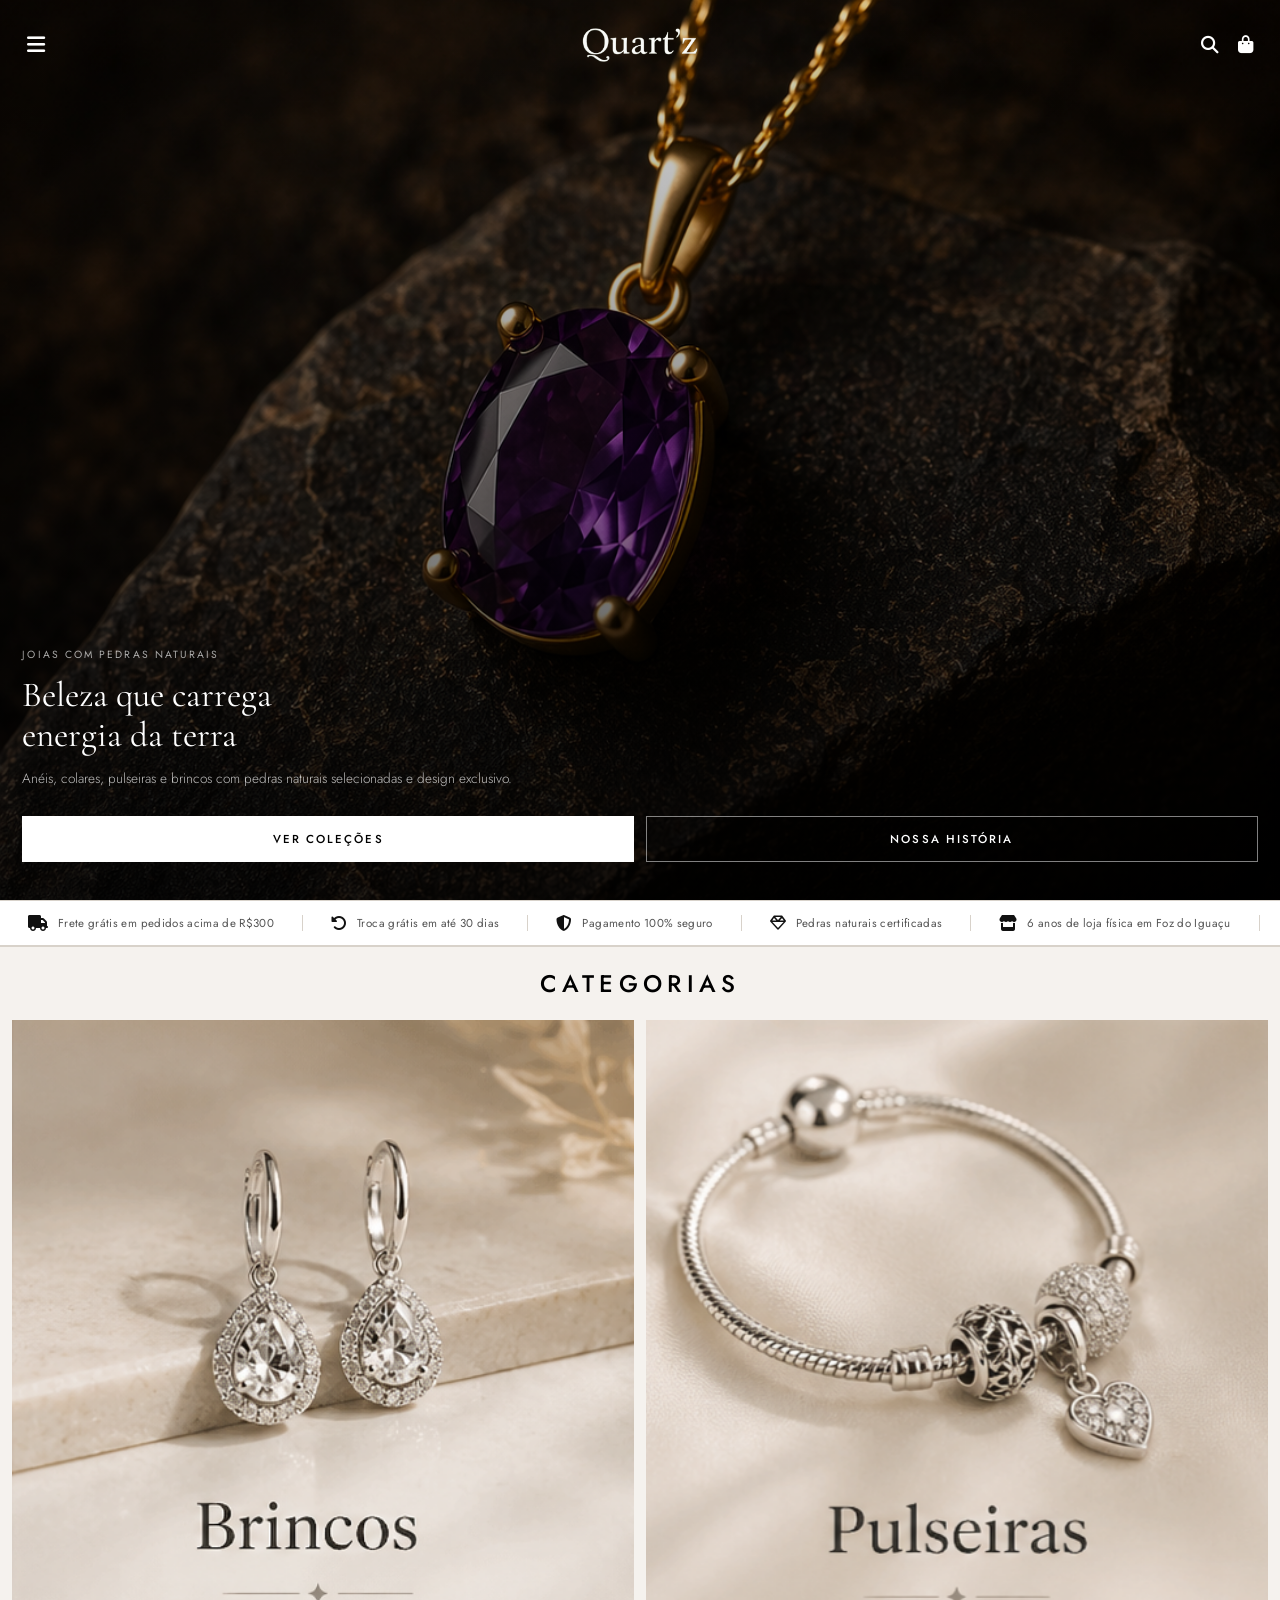
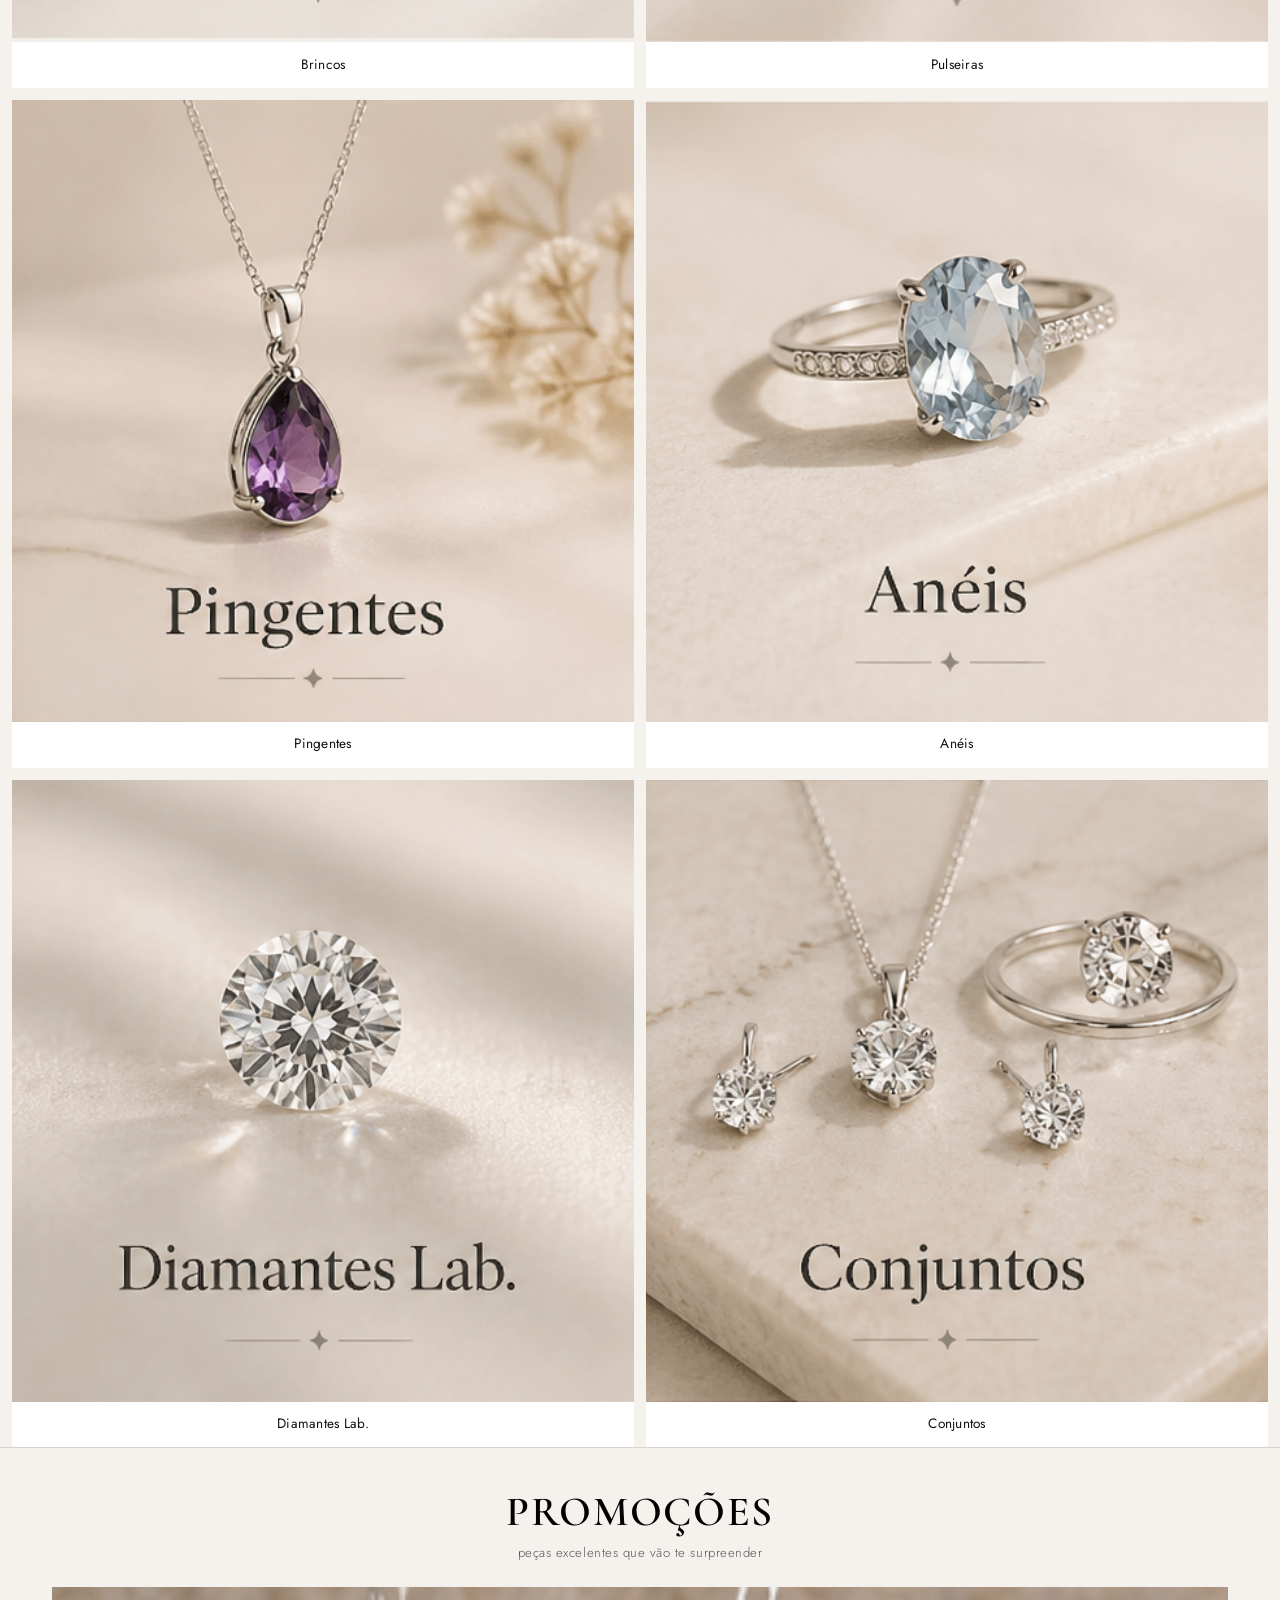
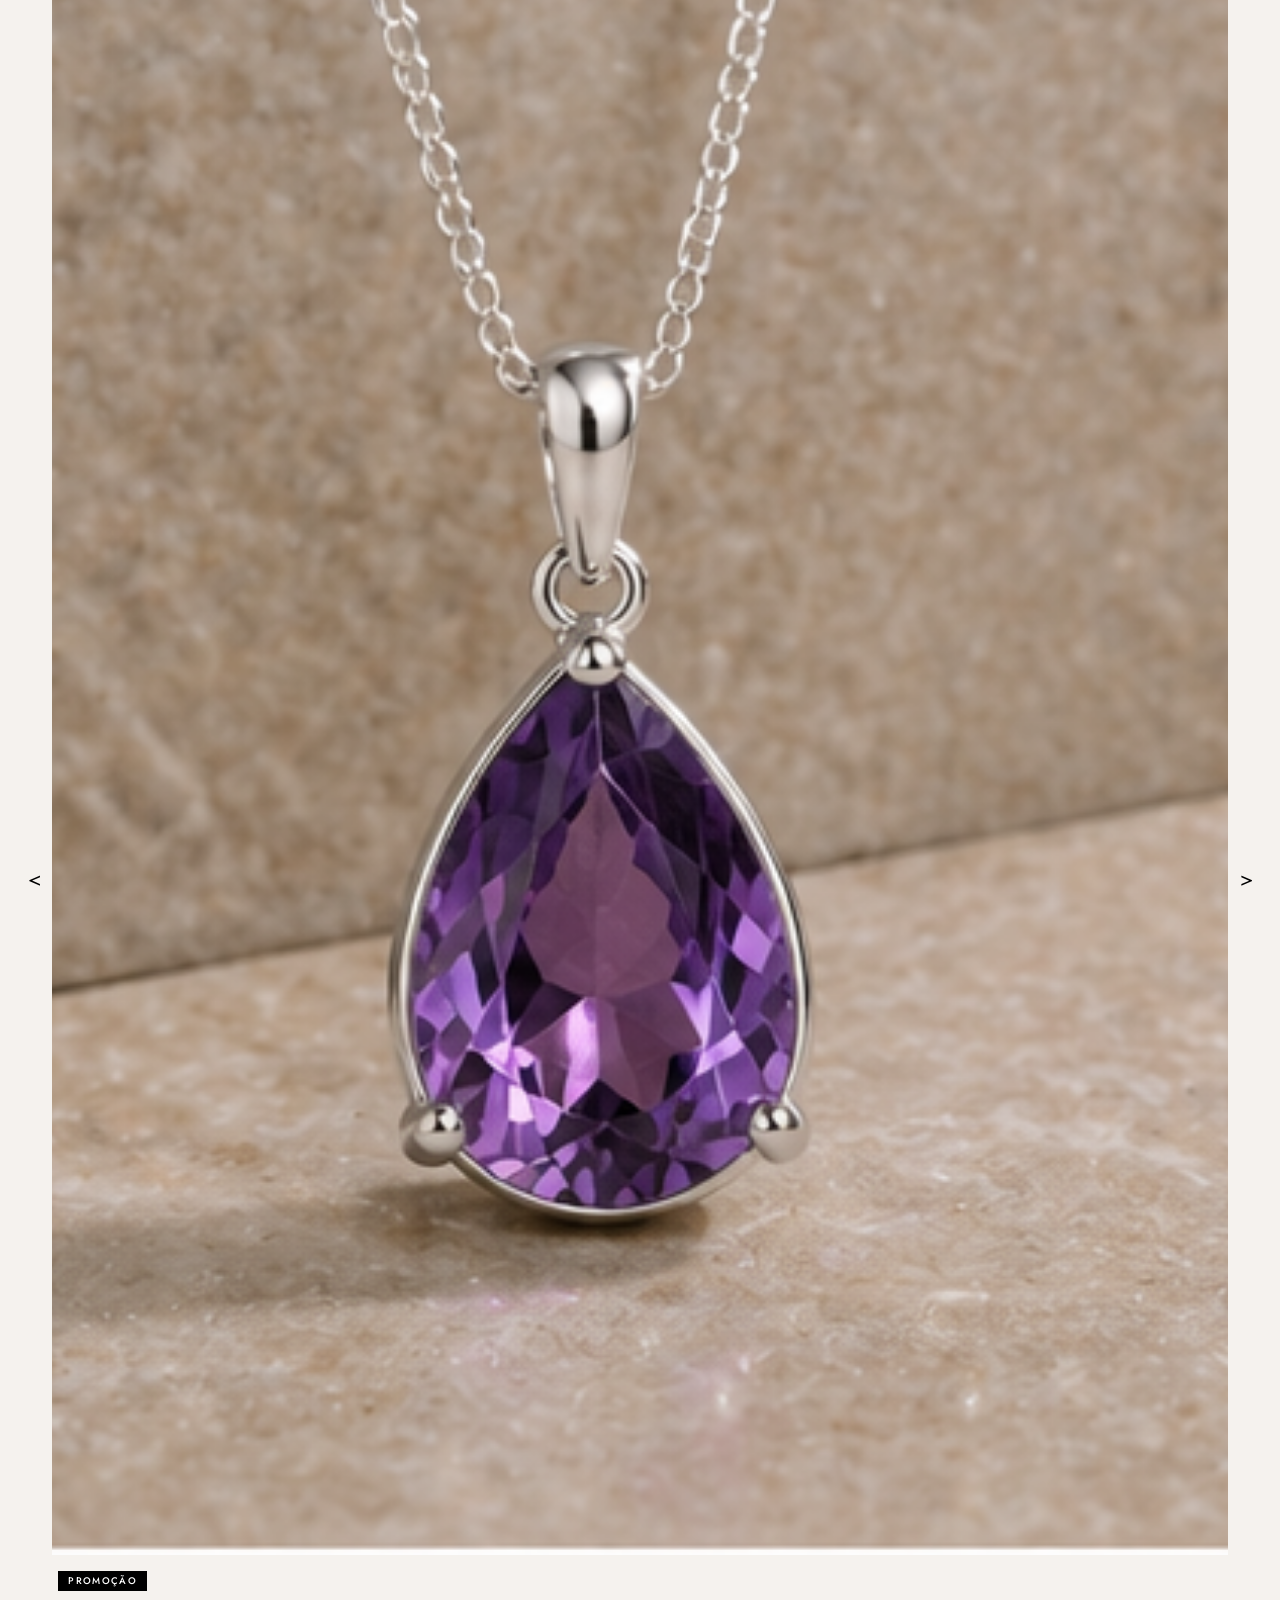
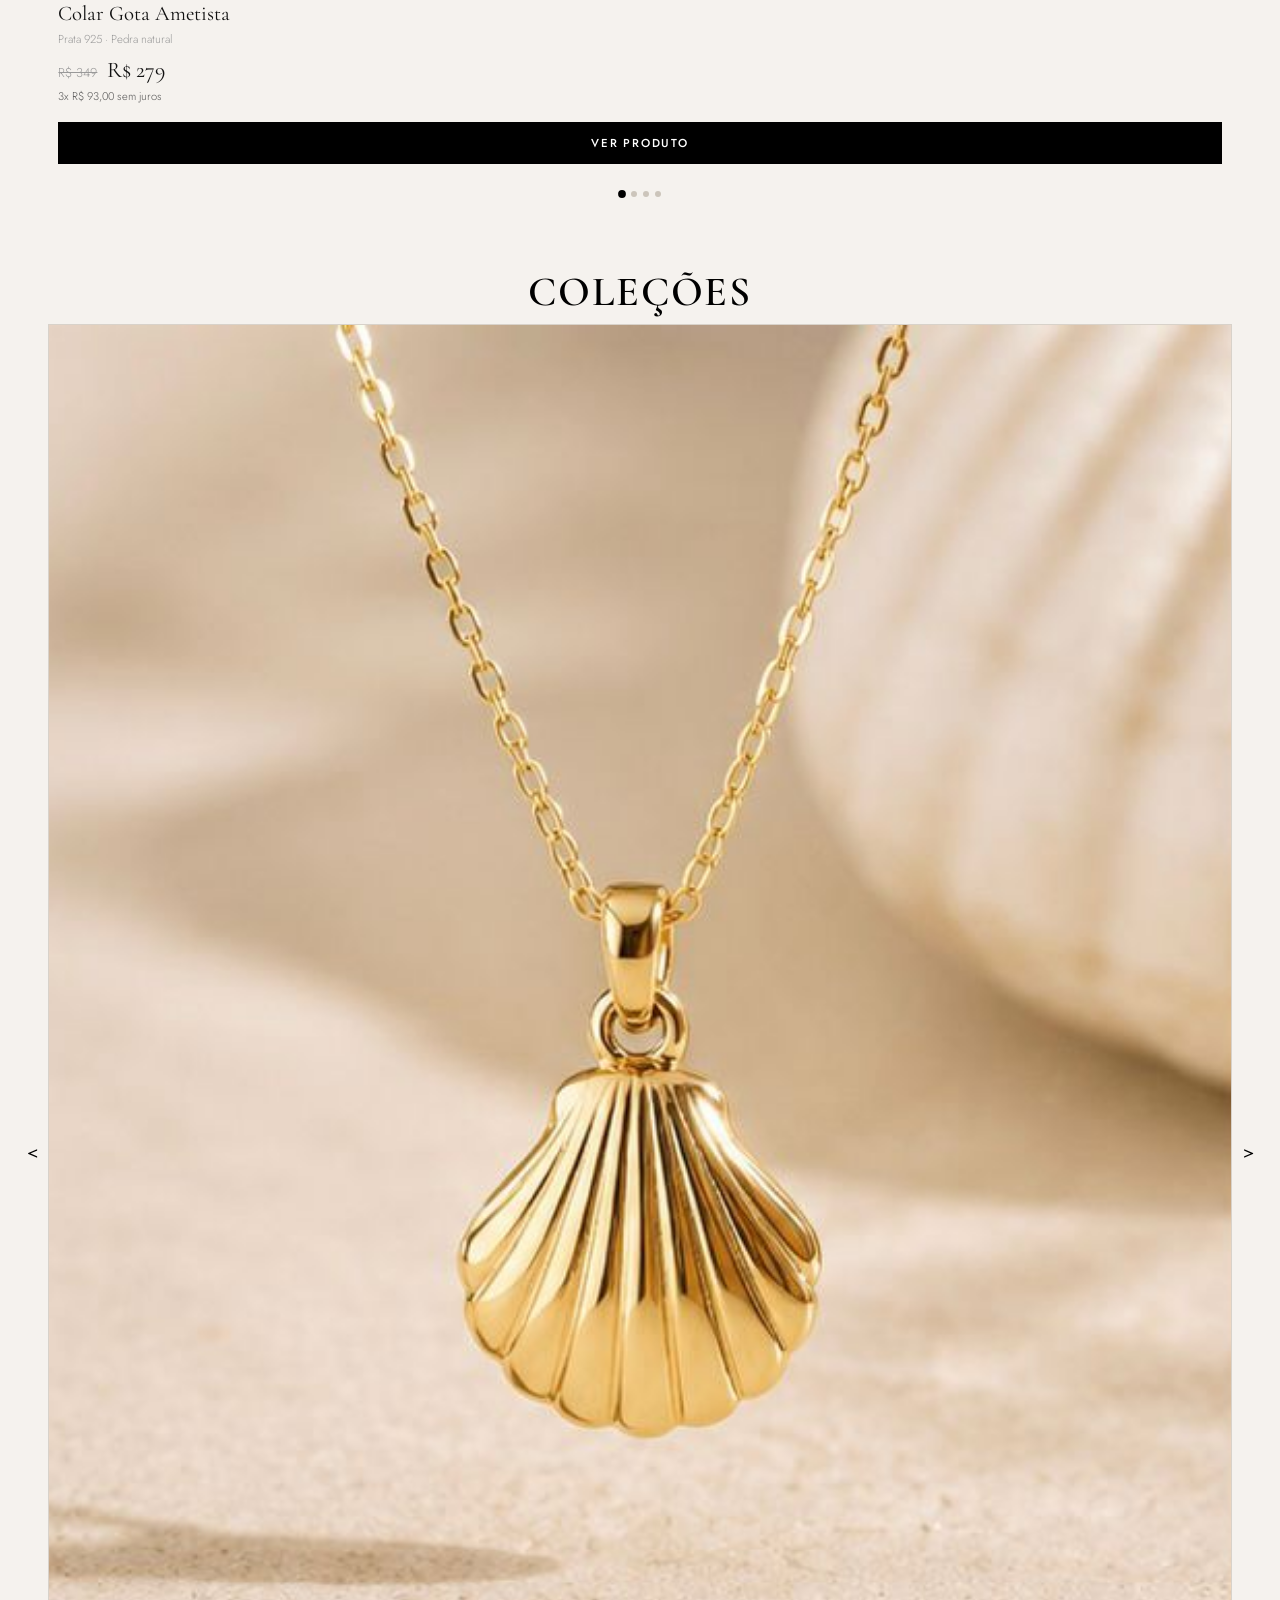
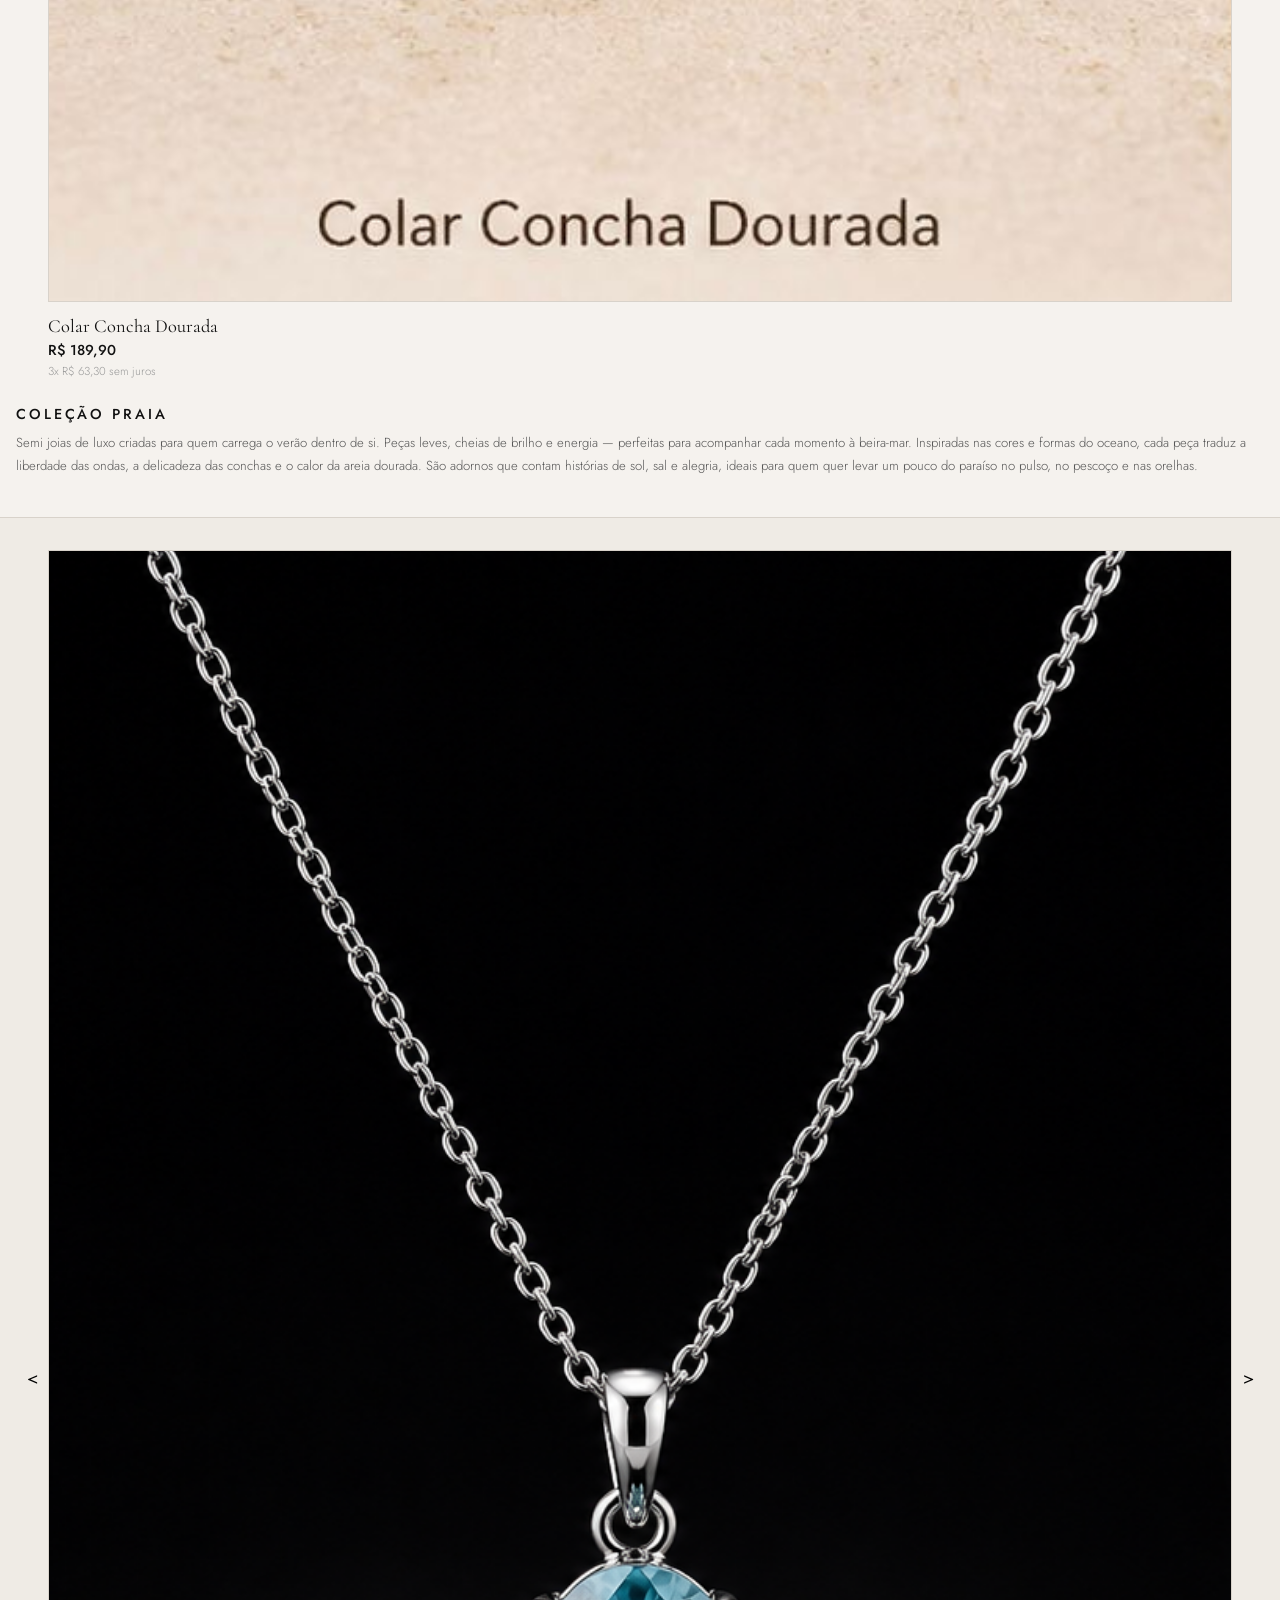
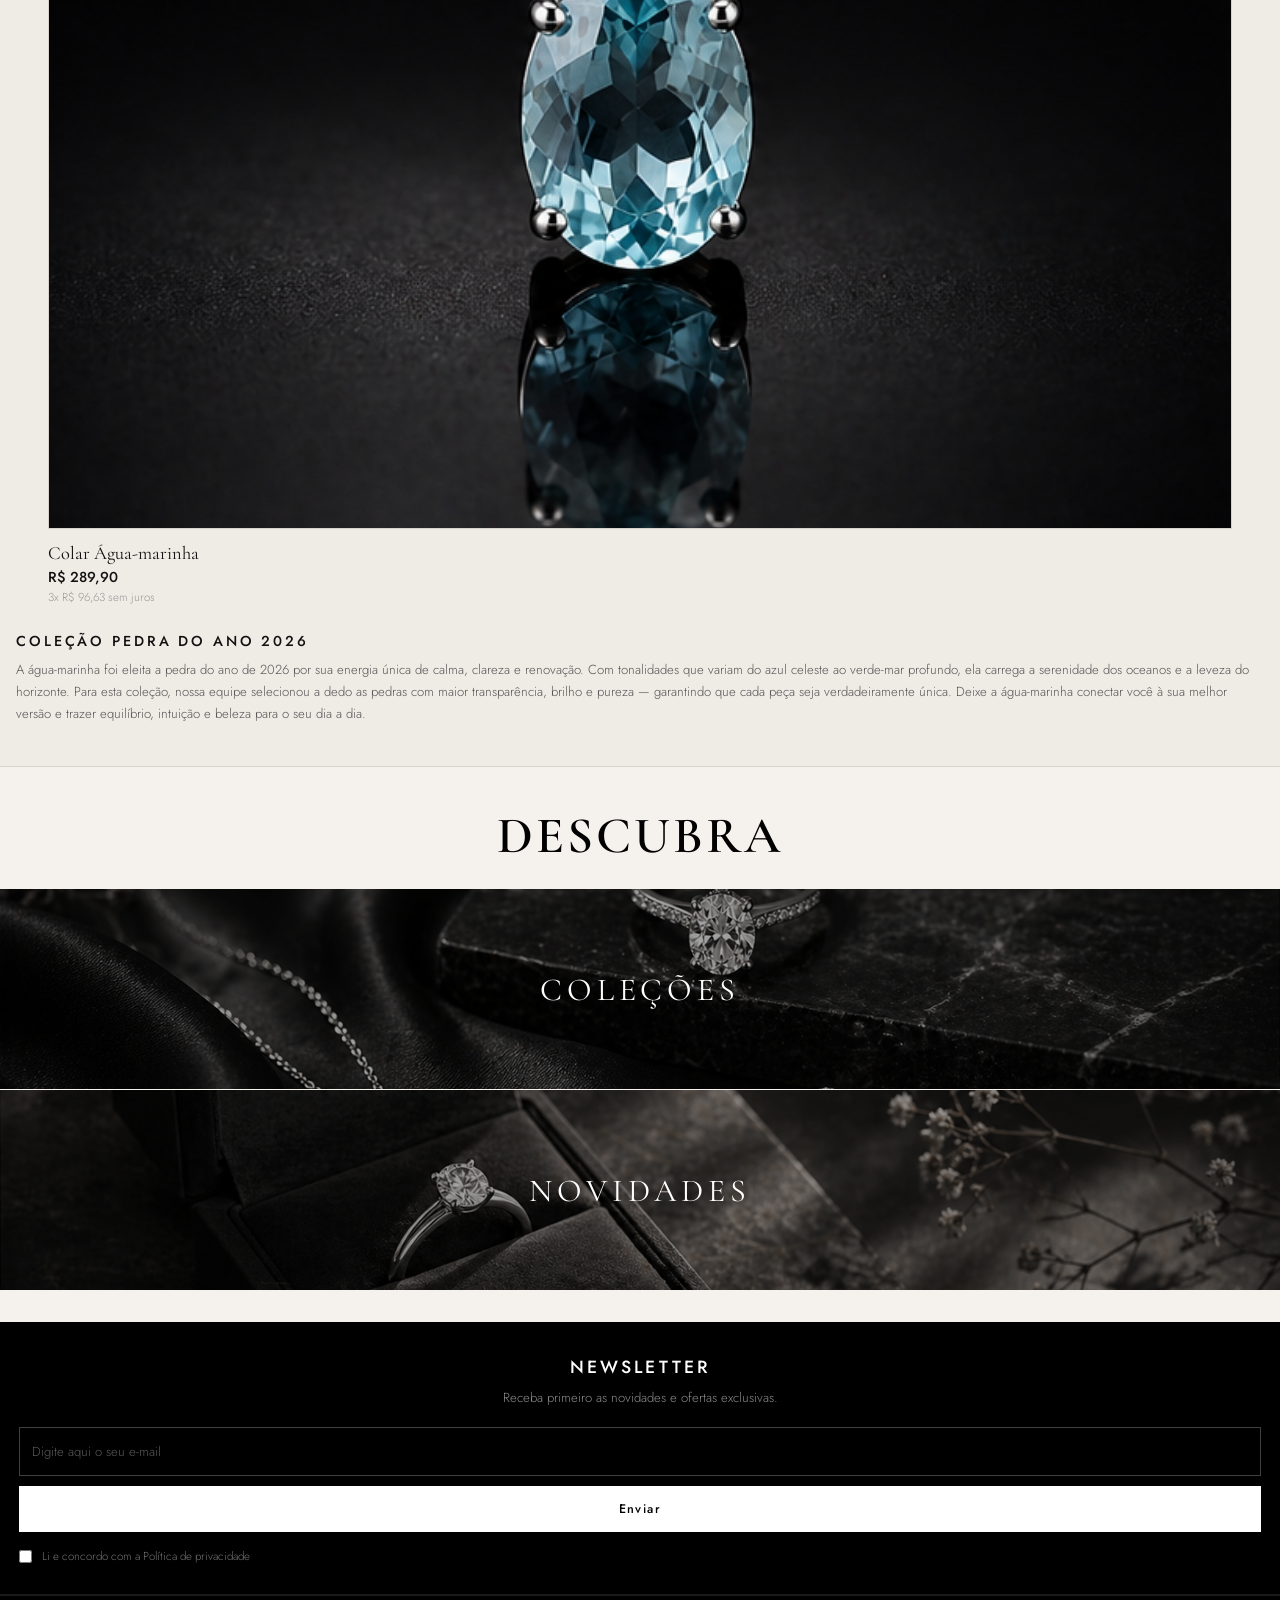
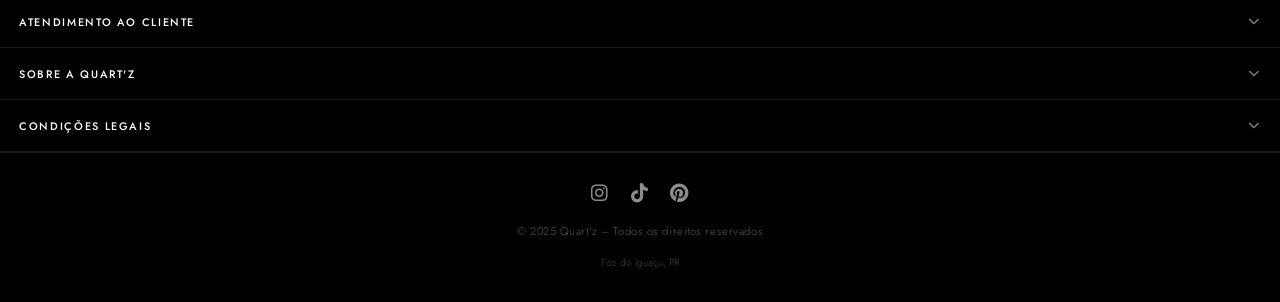
==== commit 3ffc0581: "pagina de produtos concluida layout inicial" ====
--- a/index.html
+++ b/index.html
@@ -5,6 +5,7 @@
     <meta name="viewport" content="width=device-width, initial-scale=1.0">
     <title>Quart'z – Joias com Pedras Naturais</title>
     <link rel="stylesheet" href="./src/CSS/variables.css" />
+    <link rel="stylesheet" href="./src/CSS/global.css" />
     <link rel="stylesheet" href="./src/CSS/main.css" />
     <link rel="stylesheet" href="https://cdnjs.cloudflare.com/ajax/libs/font-awesome/6.5.0/css/all.min.css">
     <link rel="preconnect" href="https://fonts.googleapis.com">
@@ -20,7 +21,7 @@
                 <i class="fa-solid fa-bars"></i>
             </button>
             <div class="logo">
-                <img id="logo-img" src="./src/imagens/logo.branco.png" alt="Logo Quart'z">
+                <img id="logo-img" src="./src/imagens/logo-branca.png" alt="Logo Quart'z">
             </div>
             <div class="navbar-actions">
                 <button class="btn-icon" aria-label="Buscar">
--- a/src/CSS/global.css
+++ b/src/CSS/global.css
@@ -0,0 +1,302 @@
+/* ===================================================
+   global.css — estilos compartilhados por todas as páginas
+   Importar APÓS variables.css e ANTES do CSS específico da página
+   =================================================== */
+
+/* ===== RESET & BASE ===== */
+*, *::before, *::after { margin: 0; padding: 0; box-sizing: border-box; }
+html, body { height: 100%; }
+
+body {
+    background-color: var(--bg-principal);
+    color: var(--texto-principal);
+    font-family: 'Jost', sans-serif;
+    font-weight: 300;
+    min-height: 100vh;
+    min-height: 100svh;
+}
+
+a { text-decoration: none; color: inherit; }
+button { cursor: pointer; border: none; background: none; font-family: inherit; }
+
+/* ===== HEADER ===== */
+header {
+    position: fixed;
+    top: 0; left: 0;
+    width: 100%;
+    height: 64px;
+    padding: 0 1.2rem;
+    z-index: 1000;
+    display: flex;
+    align-items: center;
+    transition: transform 0.35s ease, background-color 0.35s ease,
+                border-color 0.35s ease, box-shadow 0.35s ease;
+}
+
+header.header-transparente {
+    background-color: transparent;
+    border-bottom: 1px solid transparent;
+}
+
+header.header-transparente .btn-menu,
+header.header-transparente .btn-icon { color: var(--branco); }
+
+header.header-solido {
+    background-color: var(--bg-header);
+    border-bottom: 1px solid var(--borda);
+    box-shadow: 0 1px 8px rgba(0,0,0,0.06);
+}
+
+header.header-solido .btn-menu,
+header.header-solido .btn-icon { color: var(--texto-principal); }
+
+/* ===== NAVBAR ===== */
+.navbar {
+    display: flex;
+    justify-content: space-between;
+    align-items: center;
+    width: 100%;
+    height: 100%;
+}
+
+.logo {
+    position: absolute;
+    left: 50%;
+    transform: translateX(-50%);
+}
+
+.logo img {
+    height: 28px;
+    display: block;
+    margin: 0 auto;
+}
+
+.btn-menu {
+    font-size: 1.3rem;
+    padding: 8px;
+    -webkit-appearance: none;
+    transition: color 0.3s;
+    color: inherit;
+}
+
+.navbar-actions { display: flex; gap: 0.2rem; }
+
+.btn-icon {
+    font-size: 1.1rem;
+    padding: 8px;
+    transition: color 0.3s;
+    color: inherit;
+}
+
+/* ===== OVERLAY ===== */
+.overlay {
+    position: fixed;
+    inset: 0;
+    background-color: var(--preto);
+    opacity: 0;
+    pointer-events: none;
+    transition: opacity 0.3s ease;
+    z-index: 1001;
+}
+.overlay.show { opacity: 0.5; pointer-events: all; }
+
+/* ===== MENU LATERAL ===== */
+.menu {
+    position: fixed;
+    top: 0; left: -100%;
+    width: 78%;
+    max-width: 320px;
+    height: 100vh;
+    height: 100svh;
+    background-color: var(--branco);
+    border-right: 1px solid var(--borda);
+    display: flex;
+    flex-direction: column;
+    transition: left 0.3s ease;
+    z-index: 1050;
+    overflow-y: auto;
+    -ms-overflow-style: none;
+    scrollbar-width: none;
+}
+.menu::-webkit-scrollbar { display: none; }
+.menu.show { left: 0; }
+
+.menu-header {
+    padding: 0.8rem 1.2rem 0;
+    flex-shrink: 0;
+}
+
+.btn-close {
+    font-size: 1.1rem;
+    color: var(--texto-secundario);
+    padding: 4px;
+    display: block;
+    margin-left: auto;
+    margin-bottom: 0.5rem;
+}
+
+.menu-logo {
+    text-align: center;
+    padding: 0.5rem 0 1rem;
+}
+
+.menu-logo img {
+    height: 40px;
+    width: auto;
+    display: block;
+    margin: auto;
+}
+
+.menu-divider {
+    border: none;
+    border-top: 1px solid var(--borda);
+    margin: 0;
+}
+
+/* auth */
+.menu-auth {
+    padding: 0.8rem 1.2rem;
+    background-color: rgba(237,233,227,0.45);
+    flex-shrink: 0;
+}
+
+.menu-auth p {
+    font-size: 0.78rem;
+    color: var(--texto-secundario);
+    margin-bottom: 0.6rem;
+}
+
+.menu-auth-buttons { display: flex; gap: 0.5rem; }
+
+.menu-btn-entrar {
+    flex: 1;
+    padding: 10px 0;
+    border: 1px solid var(--destaque);
+    color: var(--destaque);
+    font-family: 'Jost', sans-serif;
+    font-size: 0.68rem;
+    font-weight: 500;
+    letter-spacing: 0.1em;
+    background: transparent;
+    cursor: pointer;
+}
+
+.menu-btn-cadastrar {
+    flex: 1;
+    padding: 10px 0;
+    background-color: var(--preto);
+    color: var(--branco);
+    font-family: 'Jost', sans-serif;
+    font-size: 0.68rem;
+    font-weight: 500;
+    letter-spacing: 0.1em;
+    border: none;
+    cursor: pointer;
+}
+
+/* seção principal — itens grandes */
+.menu-section-principal {
+    padding: 0;
+    background-color: var(--branco);
+    flex-shrink: 0;
+}
+
+.menu-section-principal ul { list-style: none; }
+
+.menu-section-principal ul li {
+    border-bottom: 1px solid var(--borda);
+}
+
+.menu-section-principal ul li a {
+    display: flex;
+    justify-content: space-between;
+    align-items: center;
+    padding: 14px 1.2rem;
+    font-size: 1.1rem;
+    font-weight: 300;
+    color: var(--texto-principal);
+    letter-spacing: 0.01em;
+    transition: color 0.2s;
+}
+
+.menu-section-principal ul li a:hover { color: var(--destaque-escuro); }
+
+.menu-section-principal ul li a i.fa-chevron-right {
+    font-size: 0.6rem;
+    color: var(--texto-muted);
+}
+
+/* seção descubra — empurrada para o rodapé */
+.menu-section-descubra {
+    margin-top: auto;
+    padding: 0.8rem 1.2rem;
+    background-color: var(--branco);
+    border-top: 1px solid var(--borda);
+    flex-shrink: 0;
+}
+
+.menu-section-descubra .menu-section-label {
+    font-size: 0.6rem;
+    letter-spacing: 0.22em;
+    color: var(--texto-secundario);
+    font-weight: 500;
+    display: block;
+    margin-bottom: 0.4rem;
+    text-transform: uppercase;
+}
+
+.menu-section-descubra ul { list-style: none; }
+
+.menu-section-descubra ul li {
+    border-bottom: 1px solid var(--borda);
+}
+
+.menu-section-descubra ul li:last-child { border-bottom: none; }
+
+.menu-section-descubra ul li a {
+    display: flex;
+    justify-content: space-between;
+    align-items: center;
+    padding: 11px 0;
+    font-size: 0.9rem;
+    font-weight: 300;
+    color: var(--texto-principal);
+    transition: color 0.2s;
+}
+
+.menu-section-descubra ul li a:hover { color: var(--preto); }
+
+.menu-section-descubra ul li a i.fa-chevron-right {
+    font-size: 0.6rem;
+    color: var(--texto-muted);
+}
+
+/* rodapé do menu */
+.menu-footer {
+    padding: 1rem 1.2rem;
+    text-align: center;
+    background-color: var(--bg-card);
+    border-top: 1px solid var(--borda);
+    flex-shrink: 0;
+}
+
+.menu-social {
+    display: flex;
+    justify-content: center;
+    gap: 1.4rem;
+    margin-bottom: 0.6rem;
+}
+
+.menu-social a {
+    font-size: 1.1rem;
+    color: var(--texto-secundario);
+    transition: color 0.2s;
+}
+
+.menu-social a:hover { color: var(--preto); }
+
+.menu-copyright {
+    font-size: 0.65rem;
+    color: var(--texto-muted);
+    letter-spacing: 0.05em;
+}
--- a/src/CSS/main.css
+++ b/src/CSS/main.css
@@ -1321,7 +1321,7 @@
 
 /* ===== HERO — diminui para ~55vh ===== */
 .hero {
-    height: 64svh !important;
+    height: 100svh;
 }
 
 /* ===== HEADER — transparente só enquanto hero está visível ===== */
@@ -1354,8 +1354,8 @@
     display: flex;
     justify-content: space-between;
     align-items: center;
-    padding: 20px 1.2rem;
-    font-size: 1.25rem;
+    padding: 14px 1.2rem;
+    font-size: 1.1rem;
     font-weight: 300;
     color: var(--texto-principal);
     letter-spacing: 0.01em;
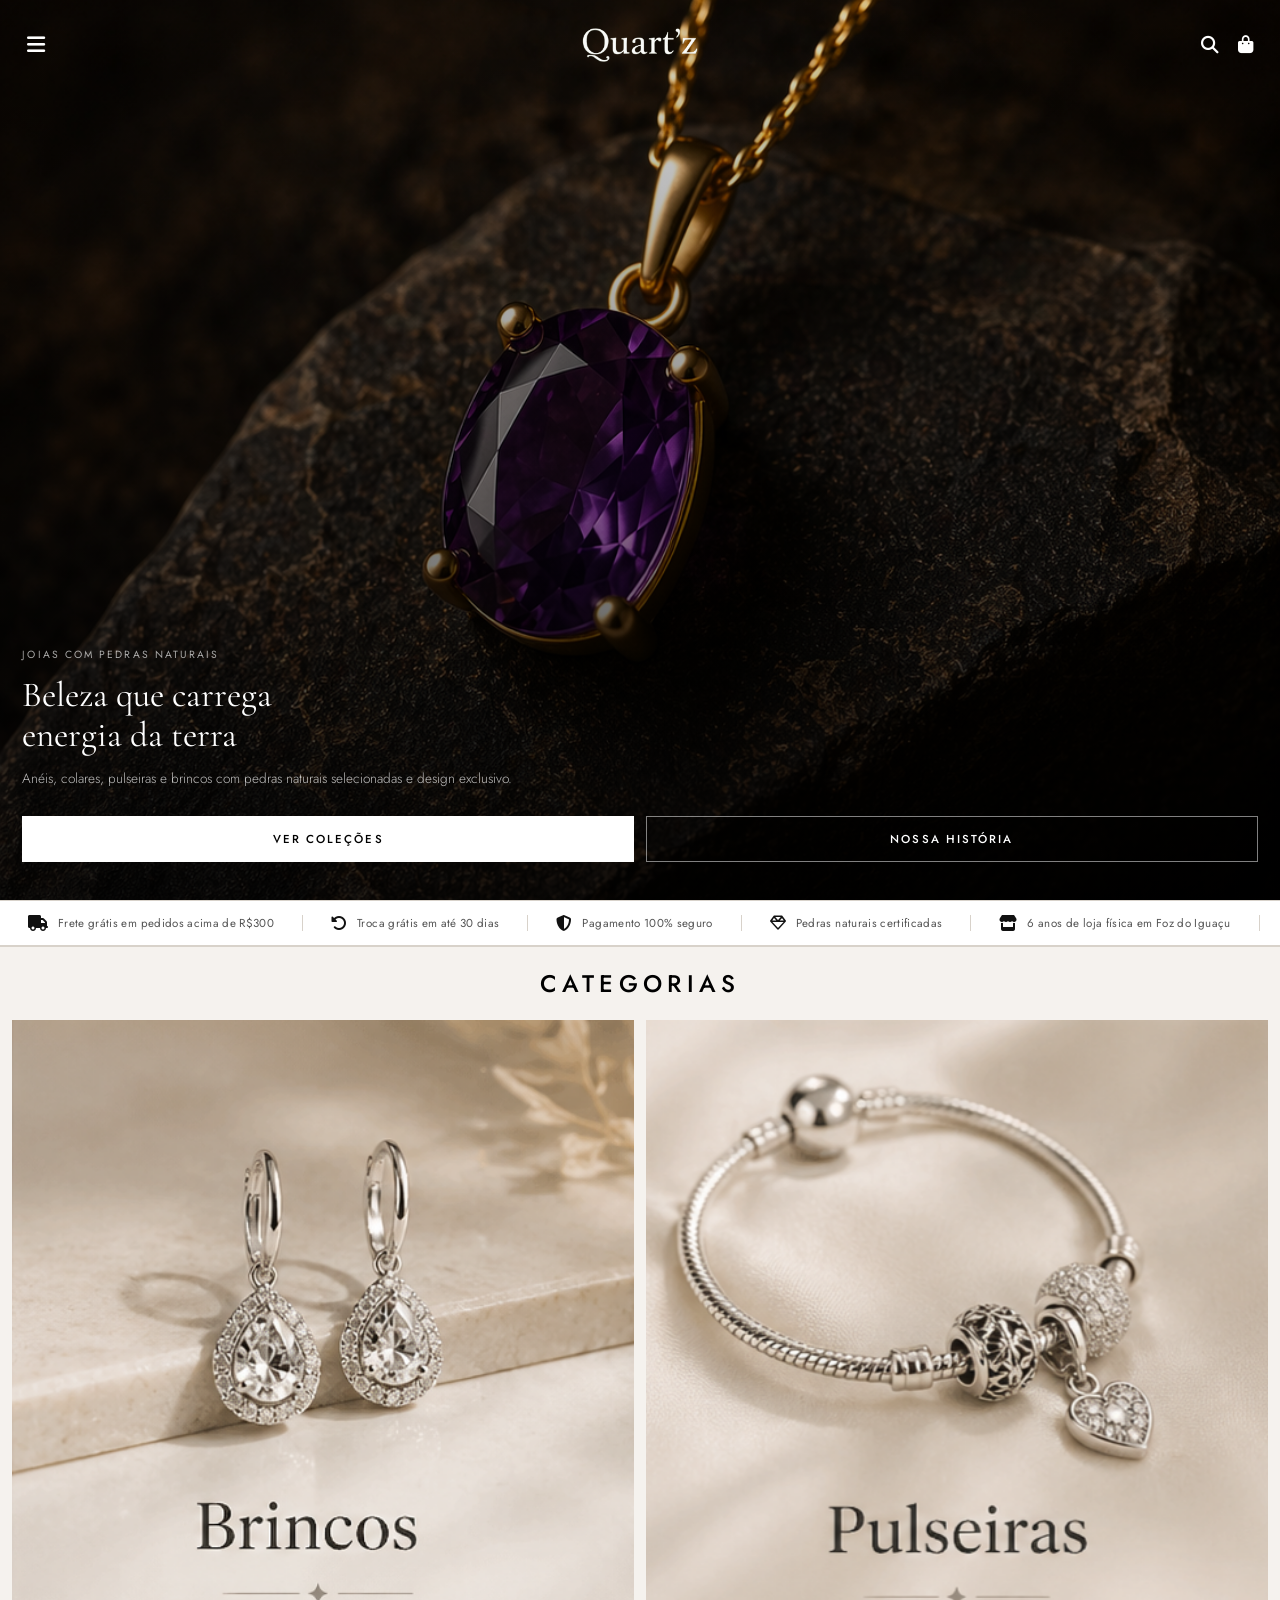
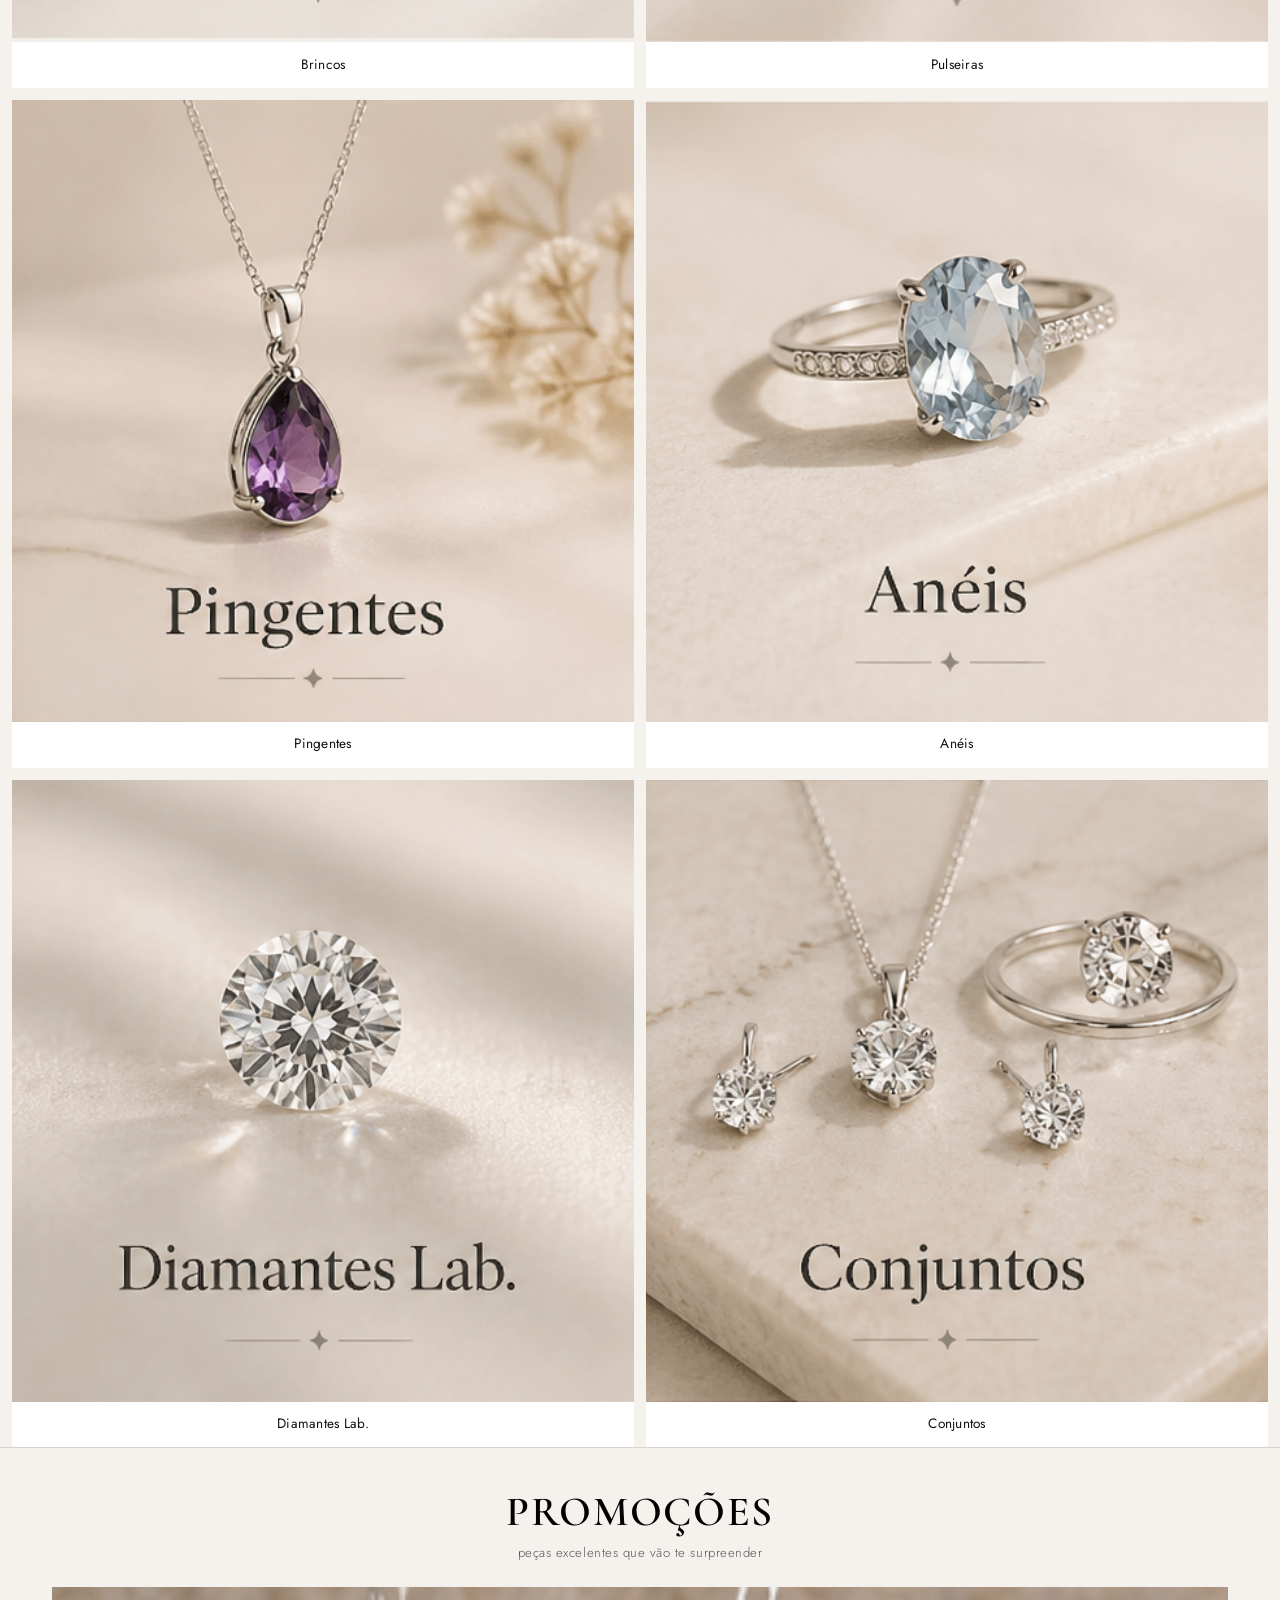
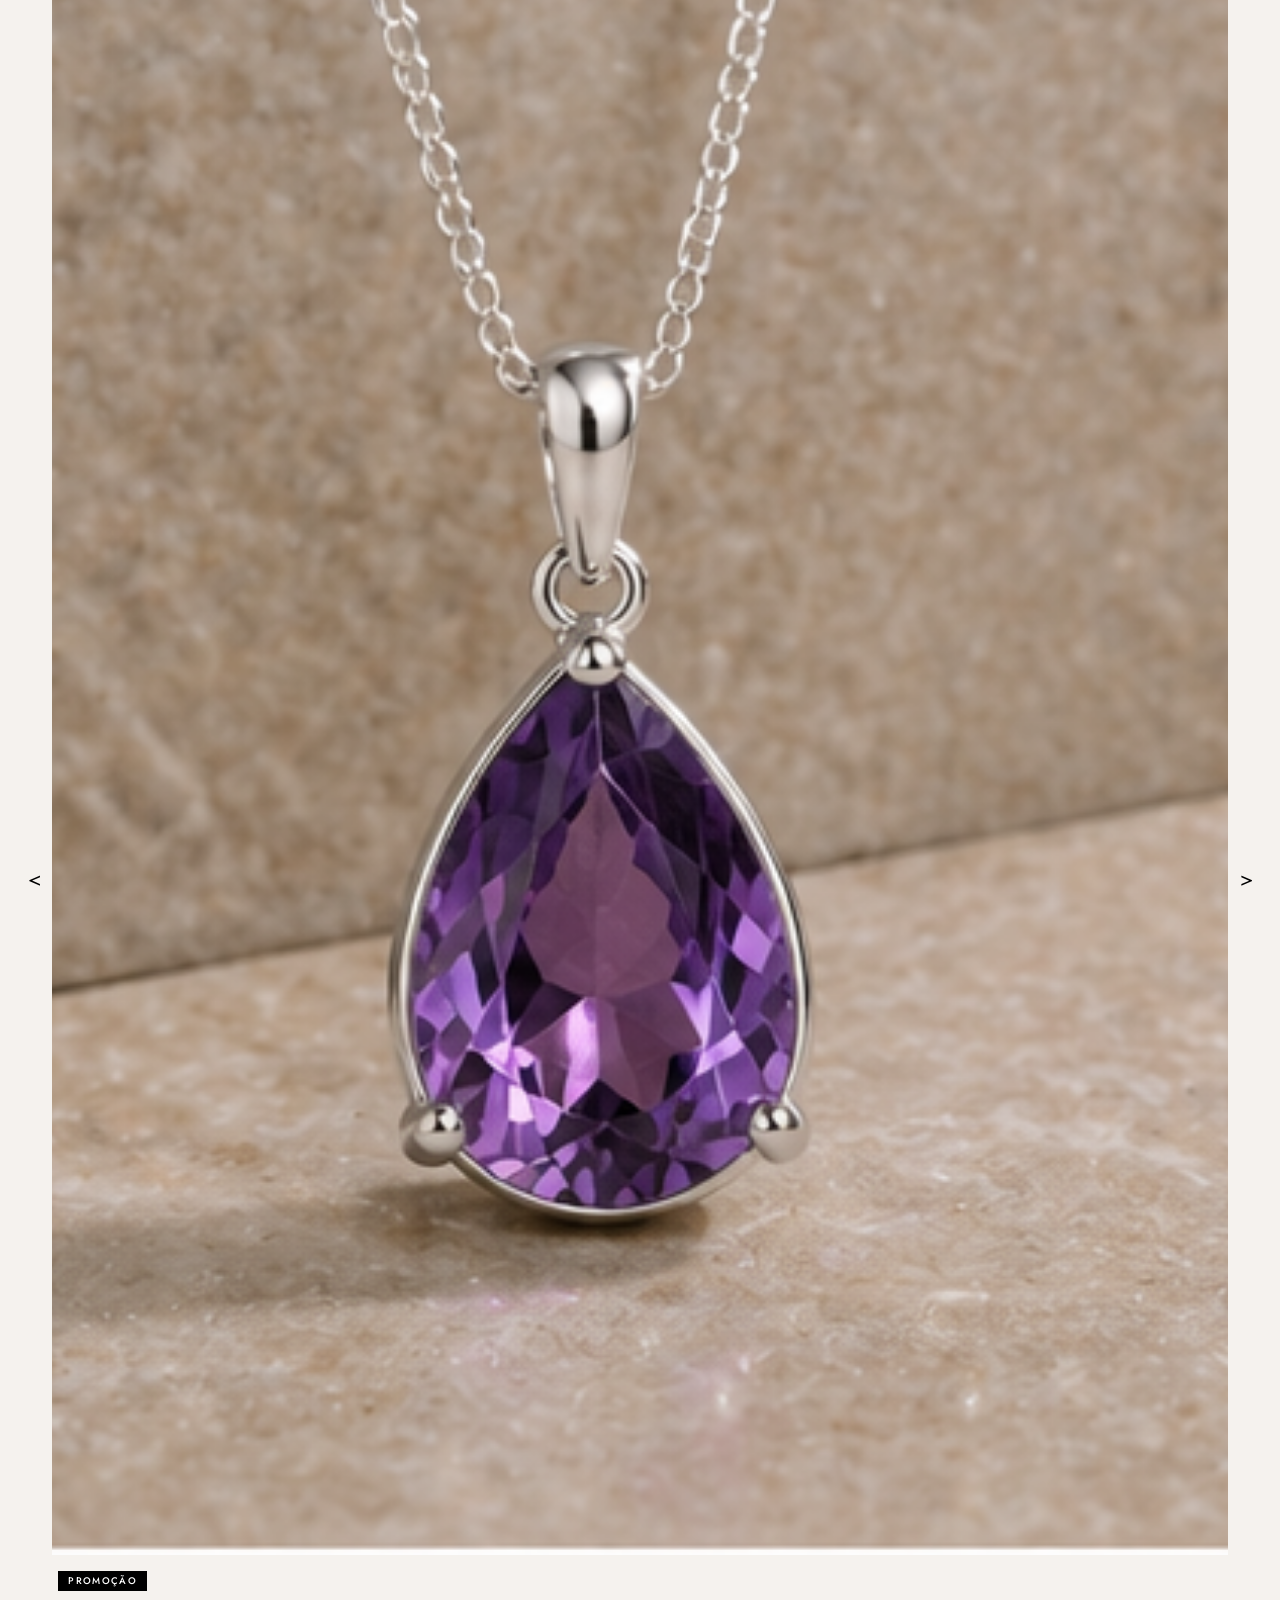
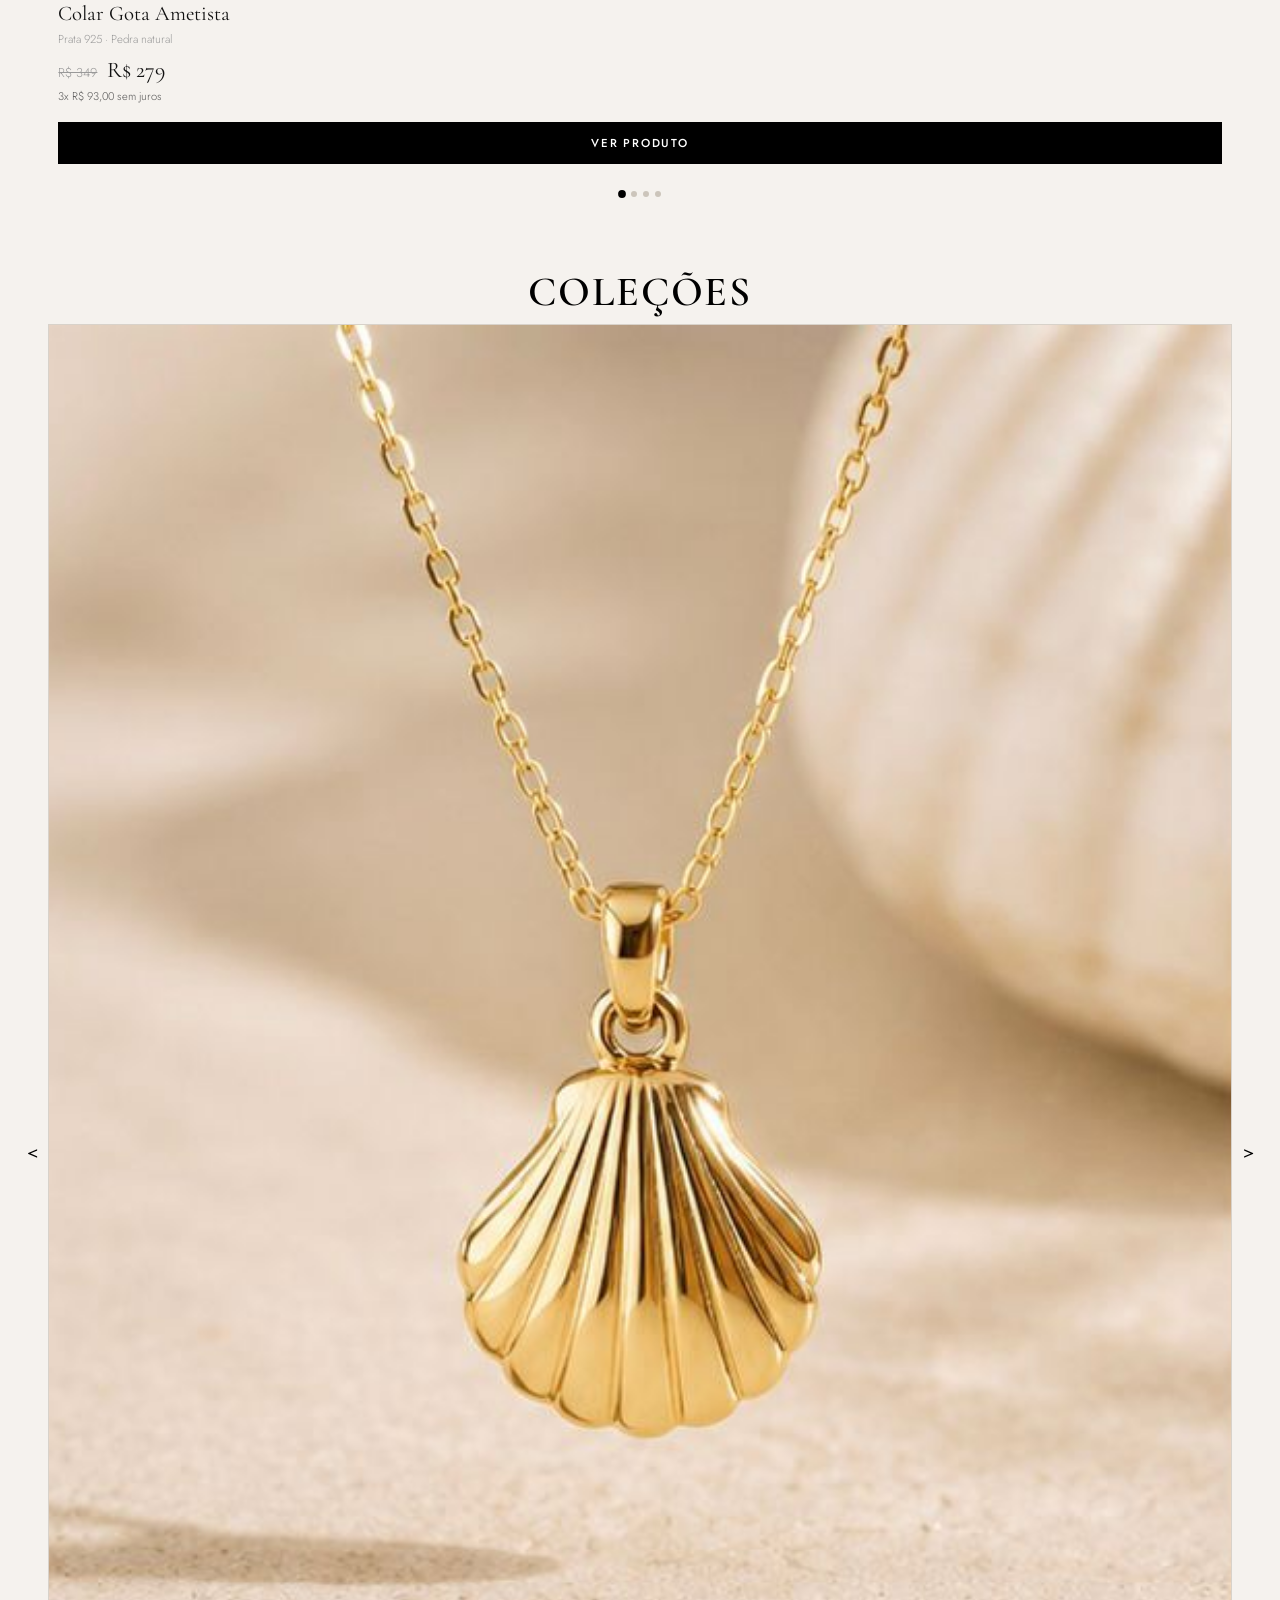
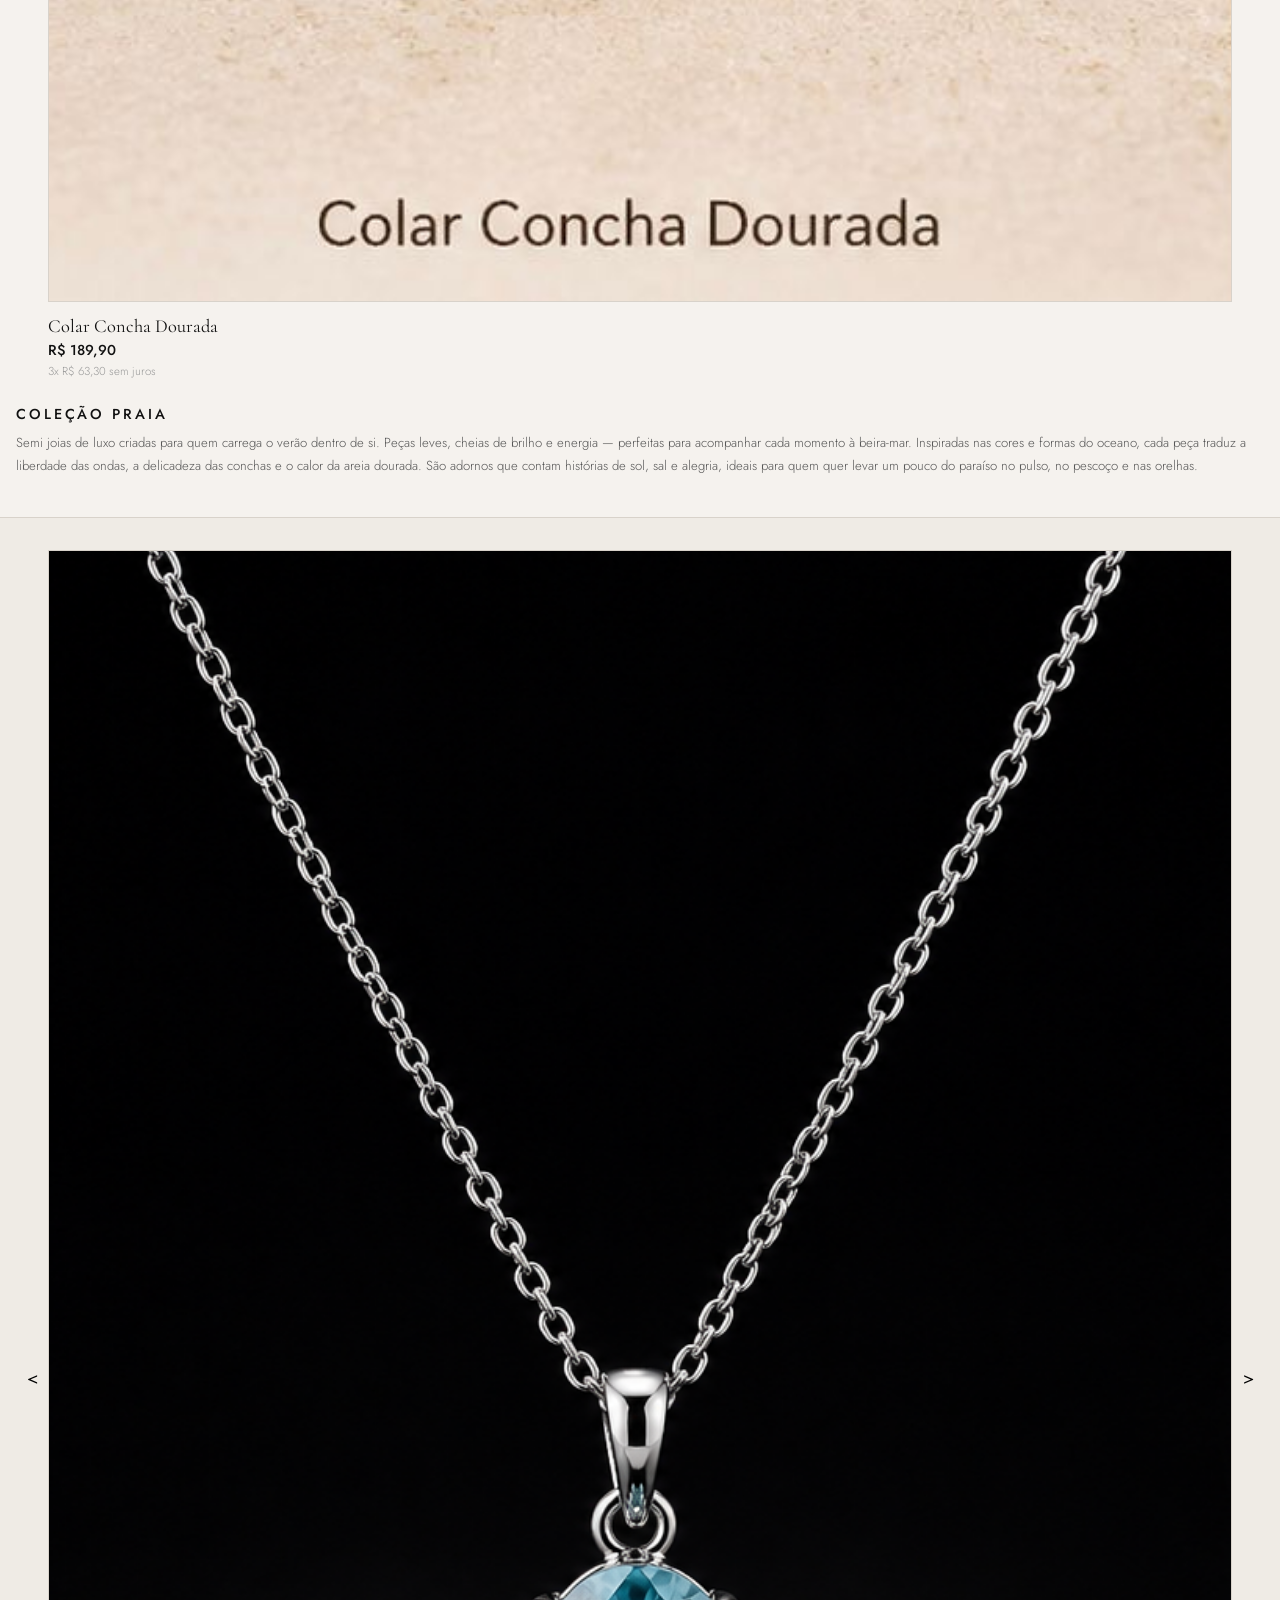
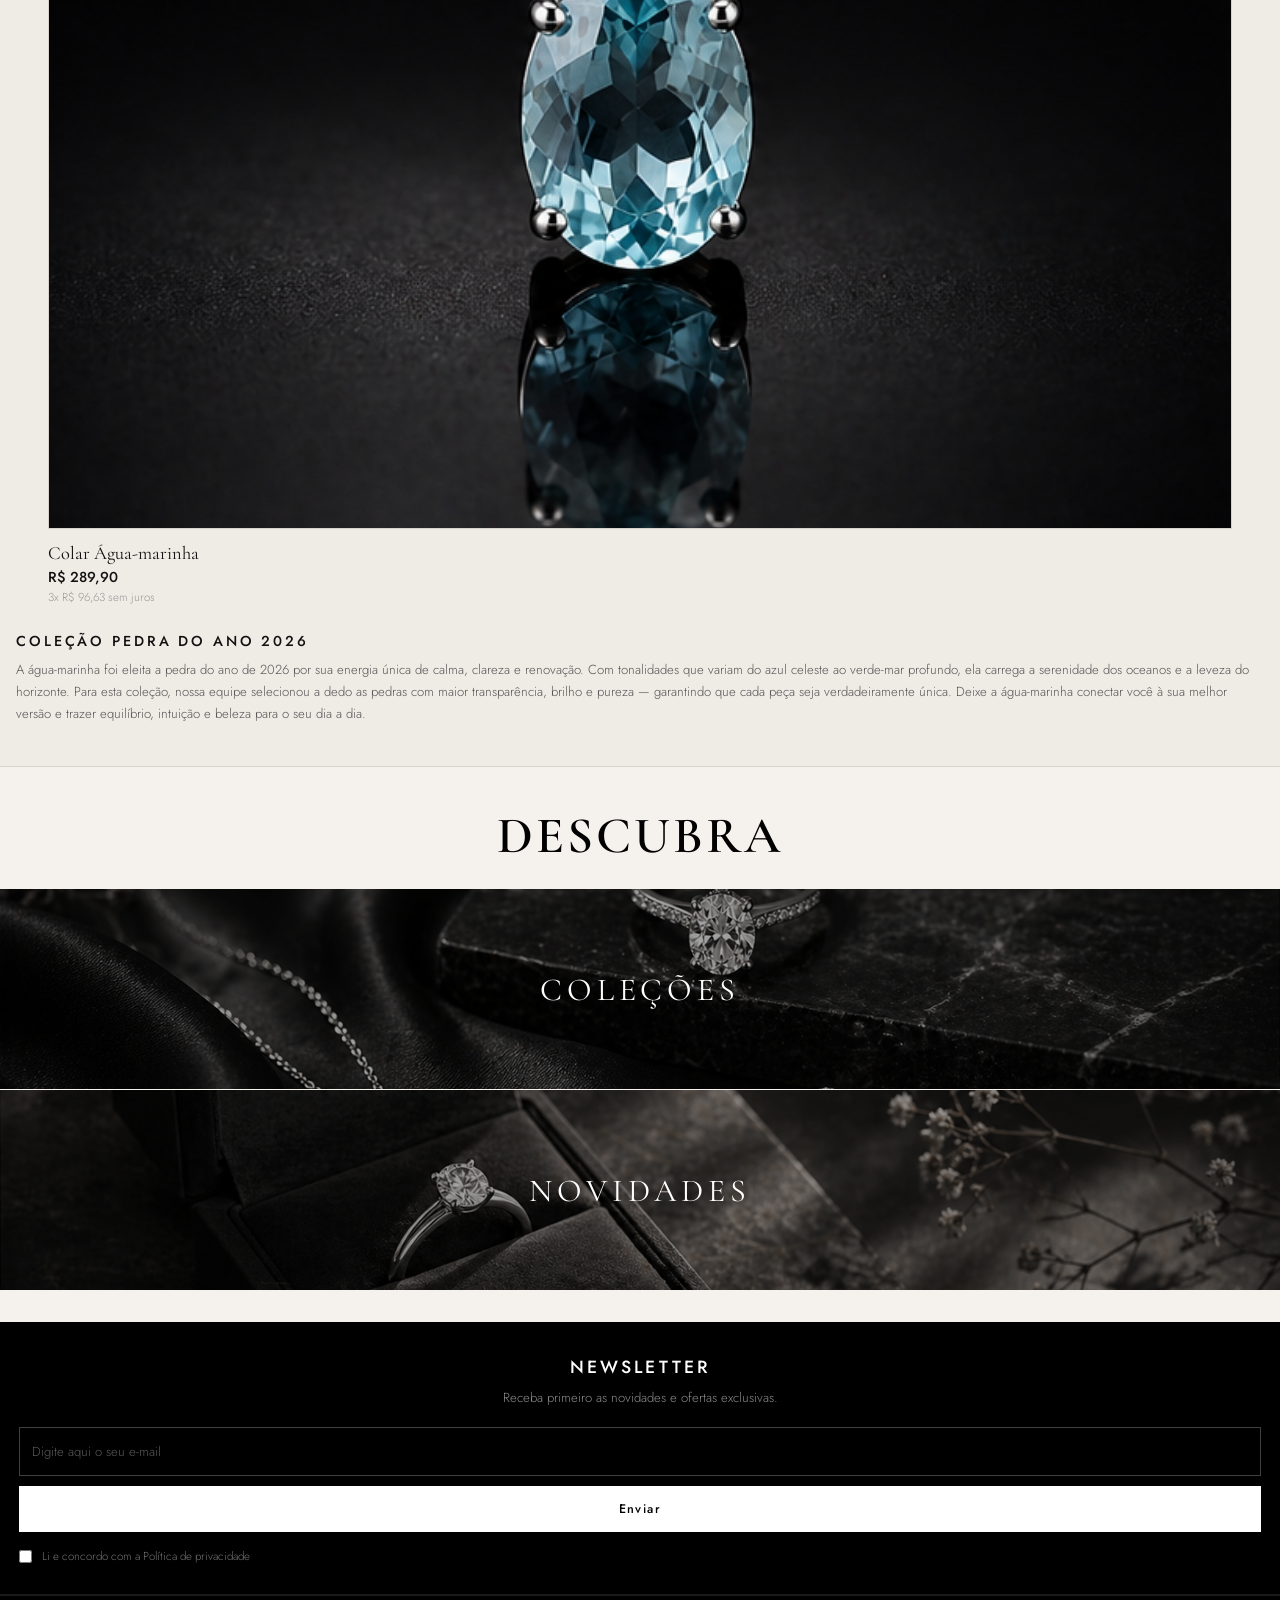
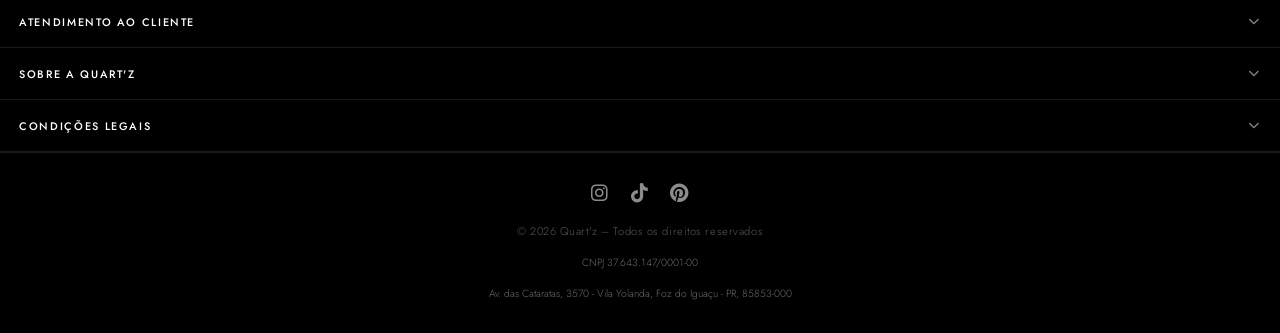
==== commit abd7da04: "alteracoes visuais e ajustes home e produtos" ====
--- a/index.html
+++ b/index.html
@@ -367,8 +367,9 @@
                 <a href="#" aria-label="TikTok"><i class="fa-brands fa-tiktok"></i></a>
                 <a href="#" aria-label="Pinterest"><i class="fa-brands fa-pinterest"></i></a>
             </div>
-            <p class="rodape-copyright">© 2025 Quart'z – Todos os direitos reservados</p>
-            <p class="rodape-cnpj">Foz do Iguaçu, PR</p>
+            <p class="rodape-copyright">© 2026 Quart'z – Todos os direitos reservados</p>
+            <p class="rodape-cnpj">CNPJ 37.643.147/0001-00</p>
+            <p class="rodape-localizacao">Av. das Cataratas, 3570 - Vila Yolanda, Foz do Iguaçu - PR, 85853-000</p>
         </div>
     </footer>
 
--- a/src/CSS/global.css
+++ b/src/CSS/global.css
@@ -211,8 +211,8 @@
     display: flex;
     justify-content: space-between;
     align-items: center;
-    padding: 14px 1.2rem;
-    font-size: 1.1rem;
+    padding: 12px 1.2rem;
+    font-size: 1rem;
     font-weight: 300;
     color: var(--texto-principal);
     letter-spacing: 0.01em;
--- a/src/CSS/main.css
+++ b/src/CSS/main.css
@@ -769,7 +769,13 @@
 
 .rodape-cnpj {
     font-size: 0.65rem;
-    color: rgba(255,255,255,0.25);
+    color: rgba(255, 255, 255, 0.418);
+    text-align: center;
+}
+
+.rodape-localizacao {
+    font-size: 0.65rem;
+    color: rgba(255, 255, 255, 0.418);
     text-align: center;
 }
 
@@ -1354,8 +1360,8 @@
     display: flex;
     justify-content: space-between;
     align-items: center;
-    padding: 14px 1.2rem;
-    font-size: 1.1rem;
+    padding: 12px 1.2rem;
+    font-size: 1rem;
     font-weight: 300;
     color: var(--texto-principal);
     letter-spacing: 0.01em;
@@ -1406,8 +1412,8 @@
     display: flex;
     justify-content: space-between;
     align-items: center;
-    padding: 14px 0;
-    font-size: 1rem;
+    padding: 11px 0;
+    font-size: 0.9rem;
     font-weight: 400;
     color: var(--texto-principal);
     transition: color 0.2s;
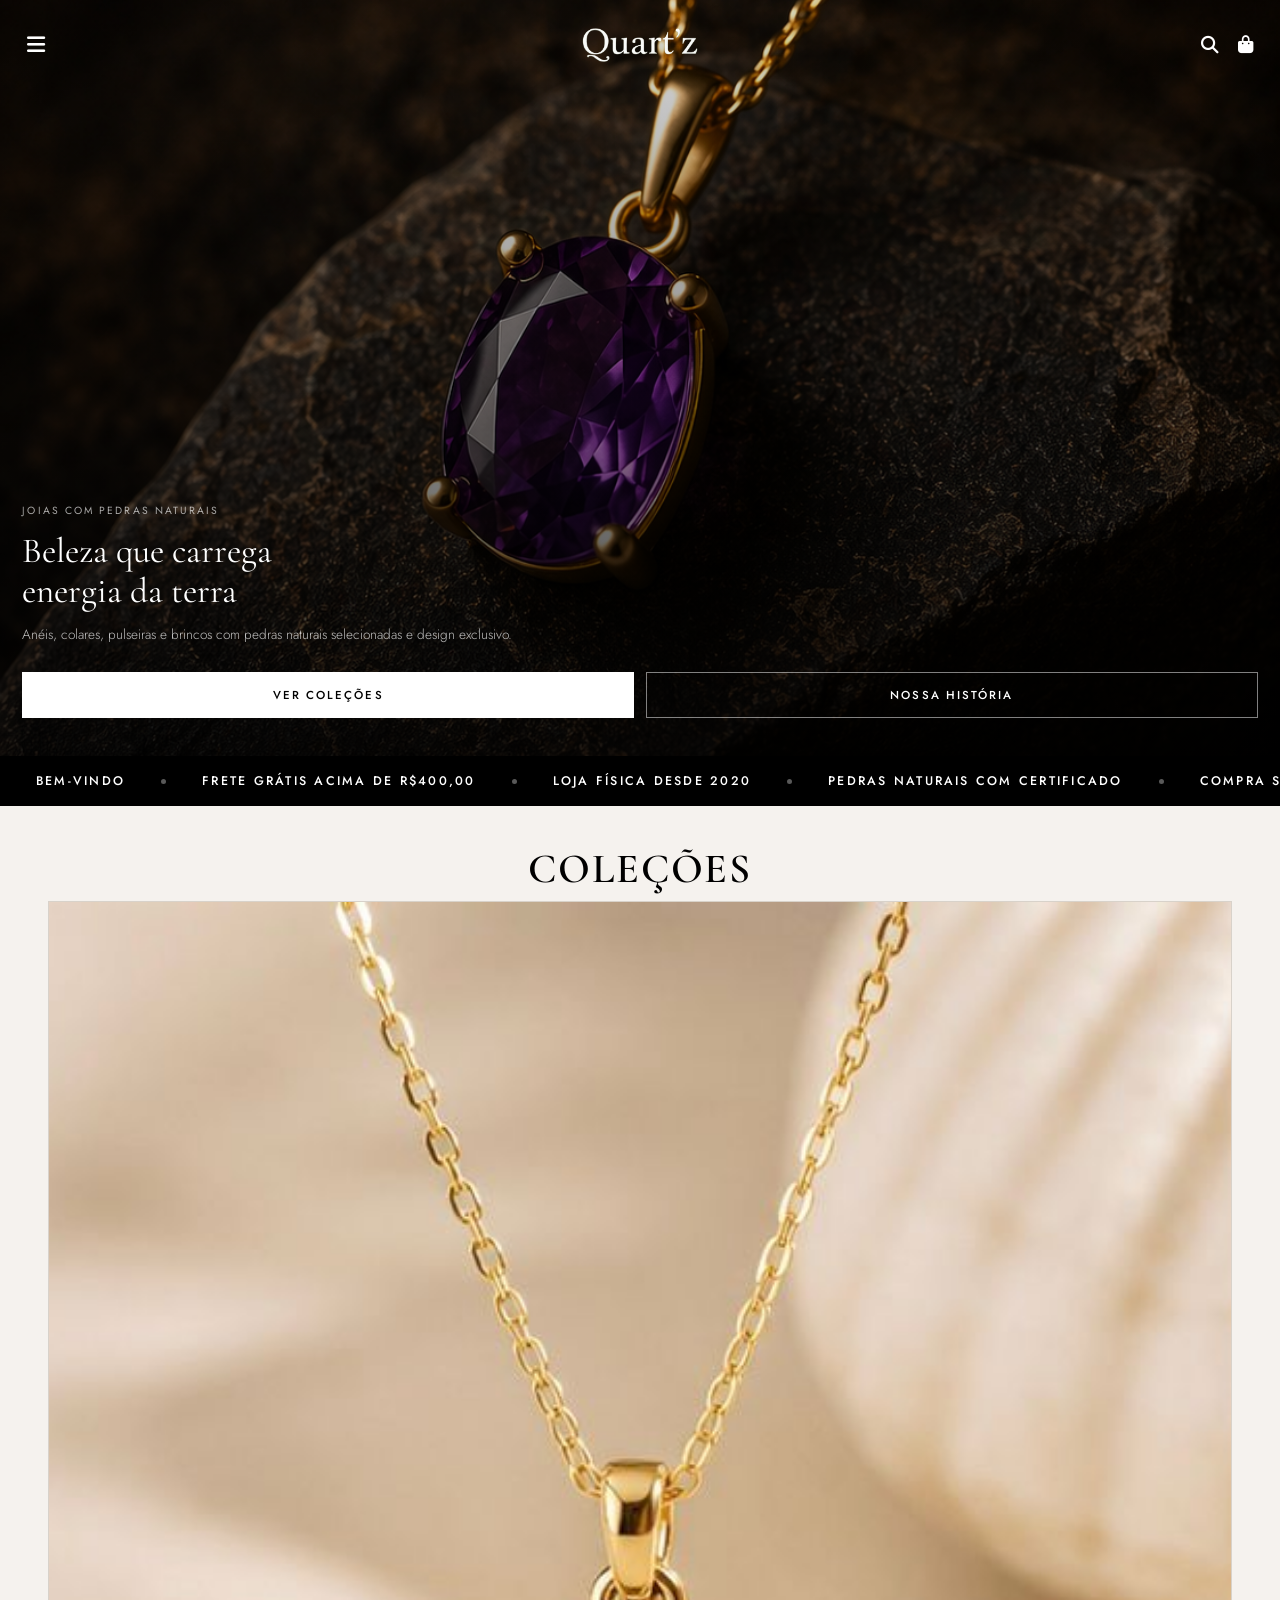
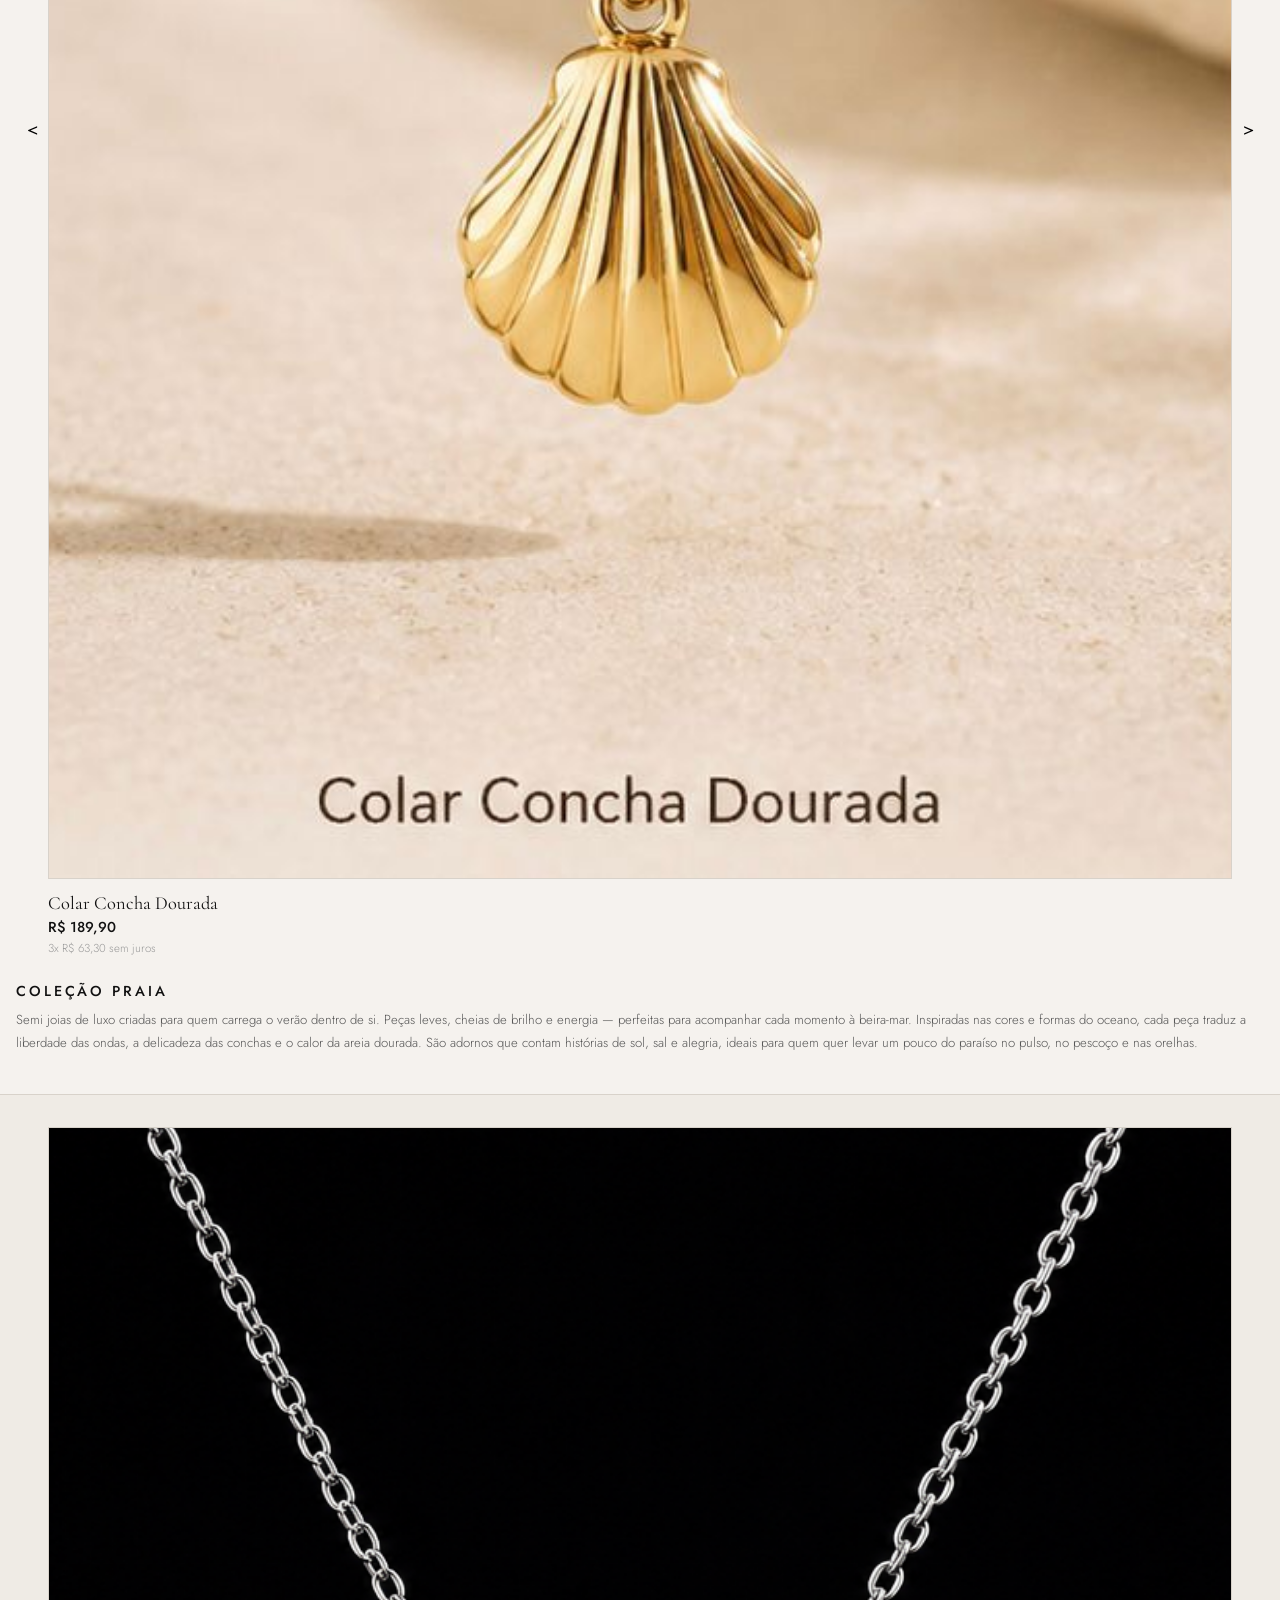
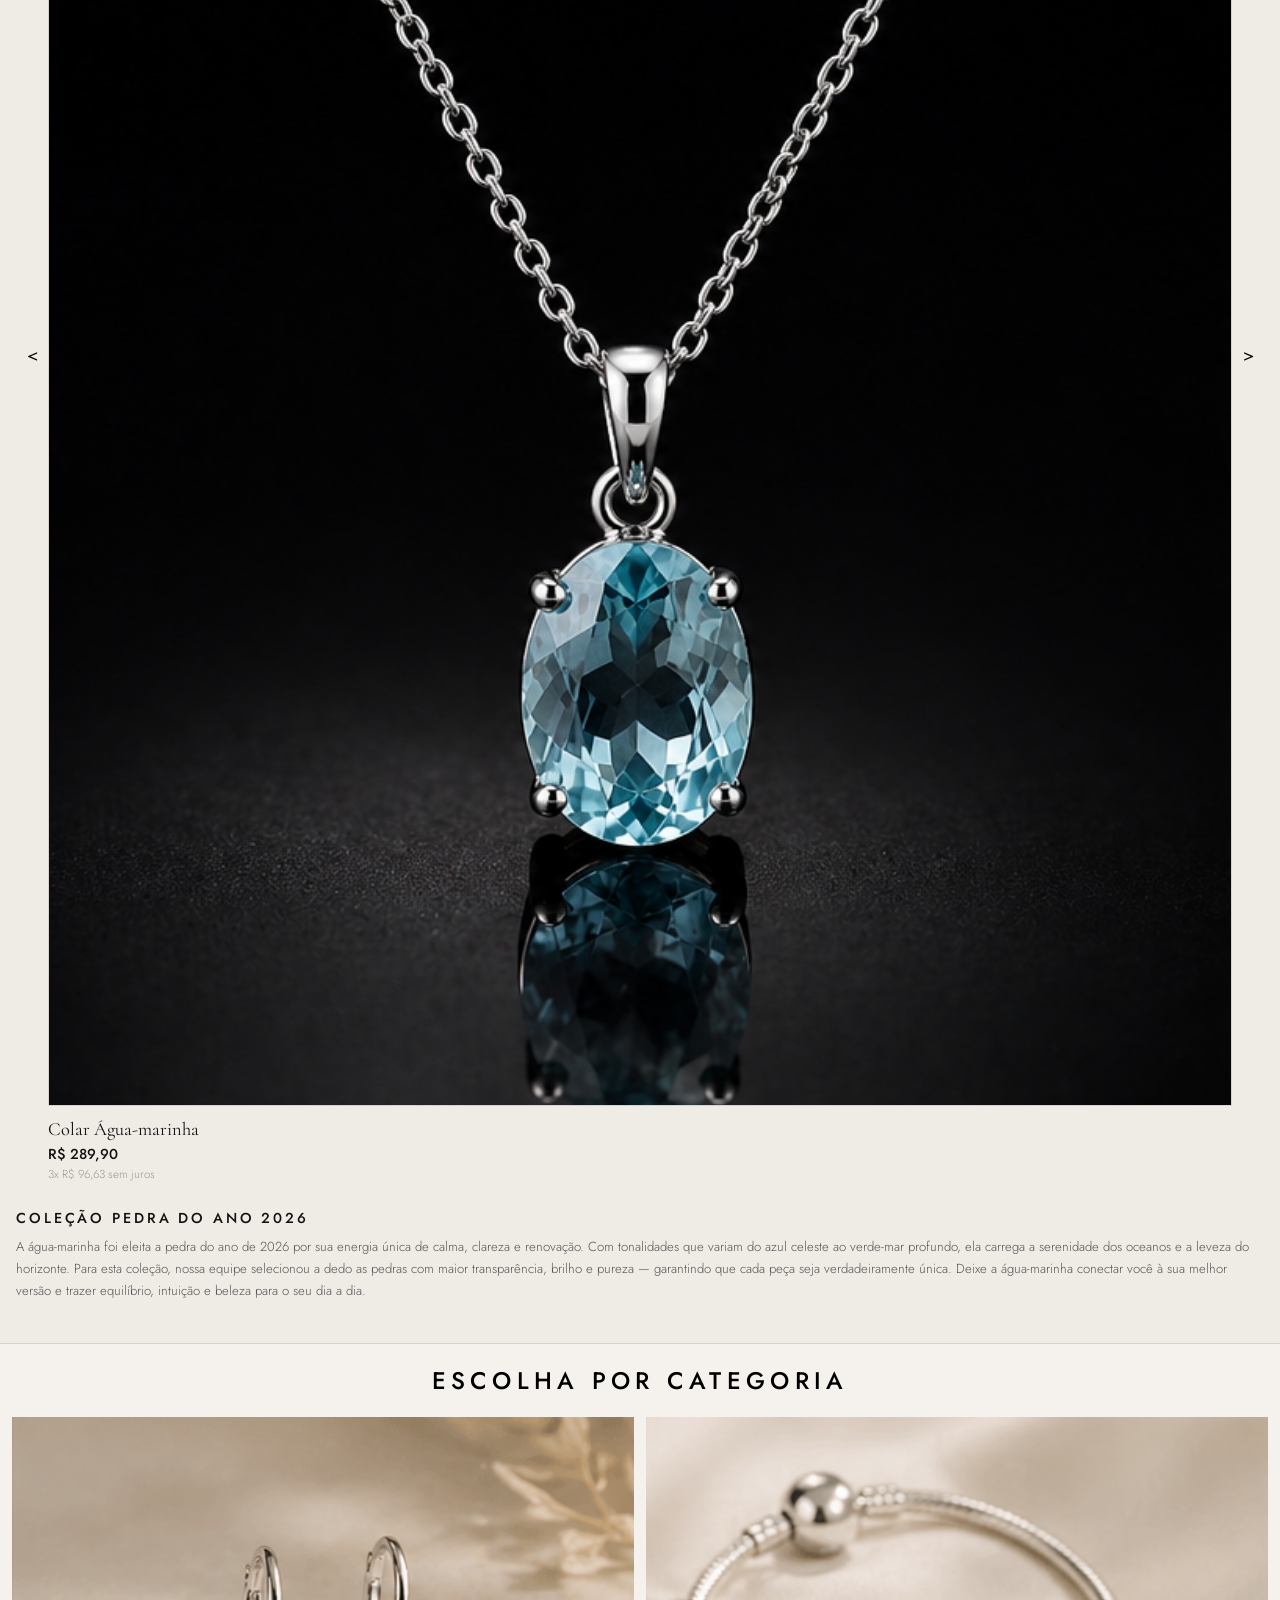
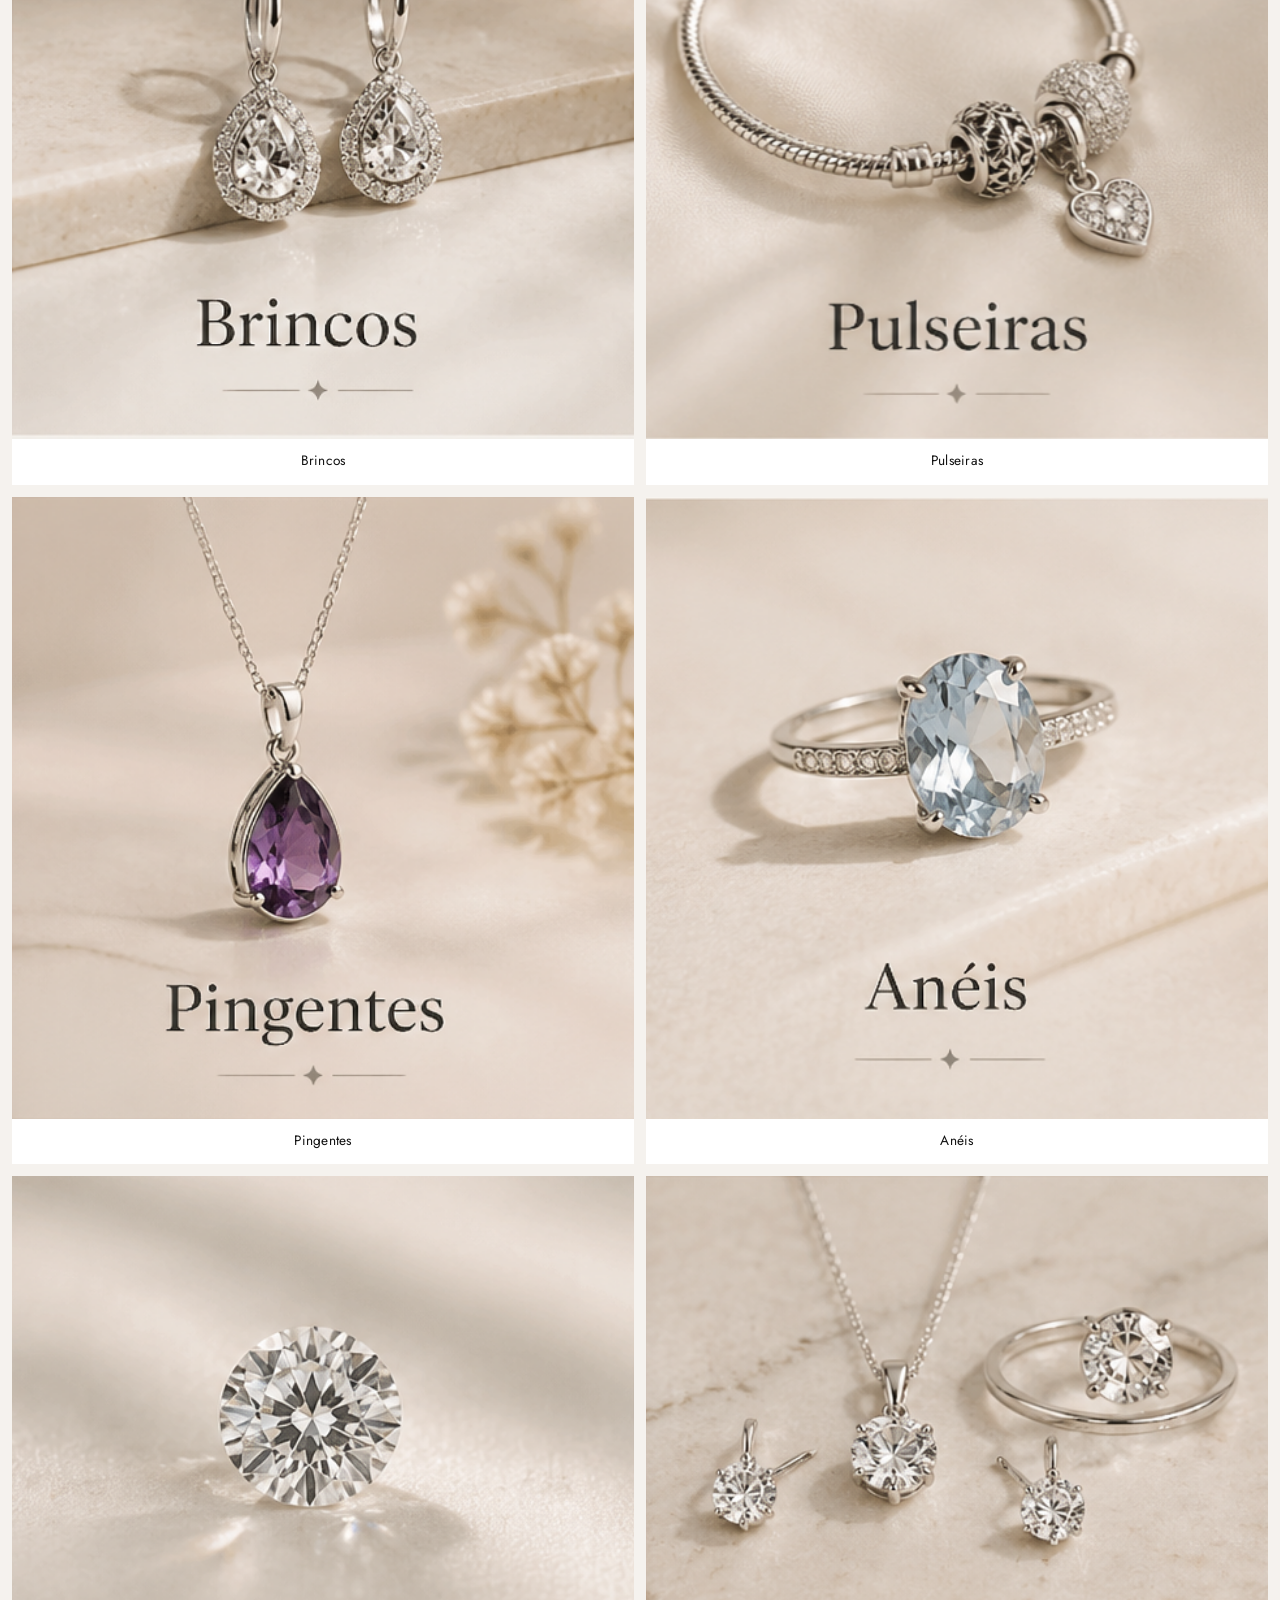
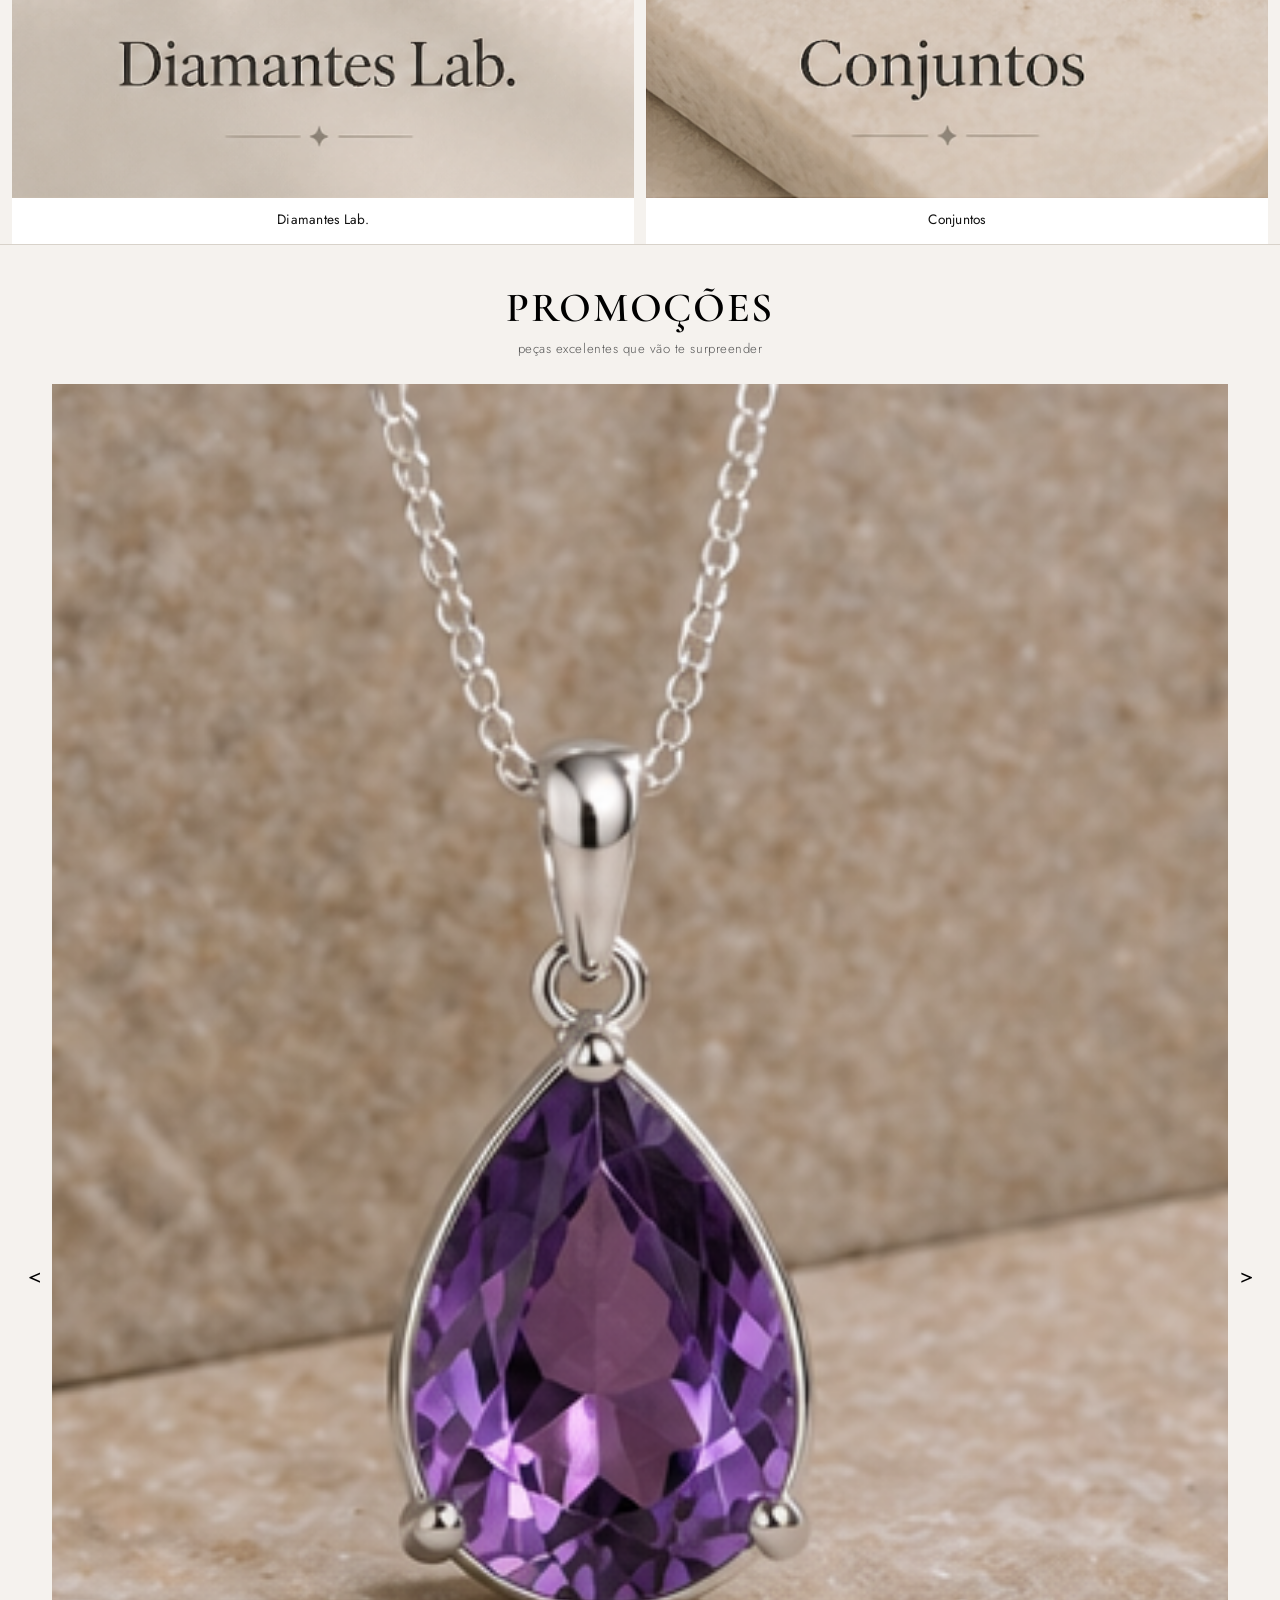
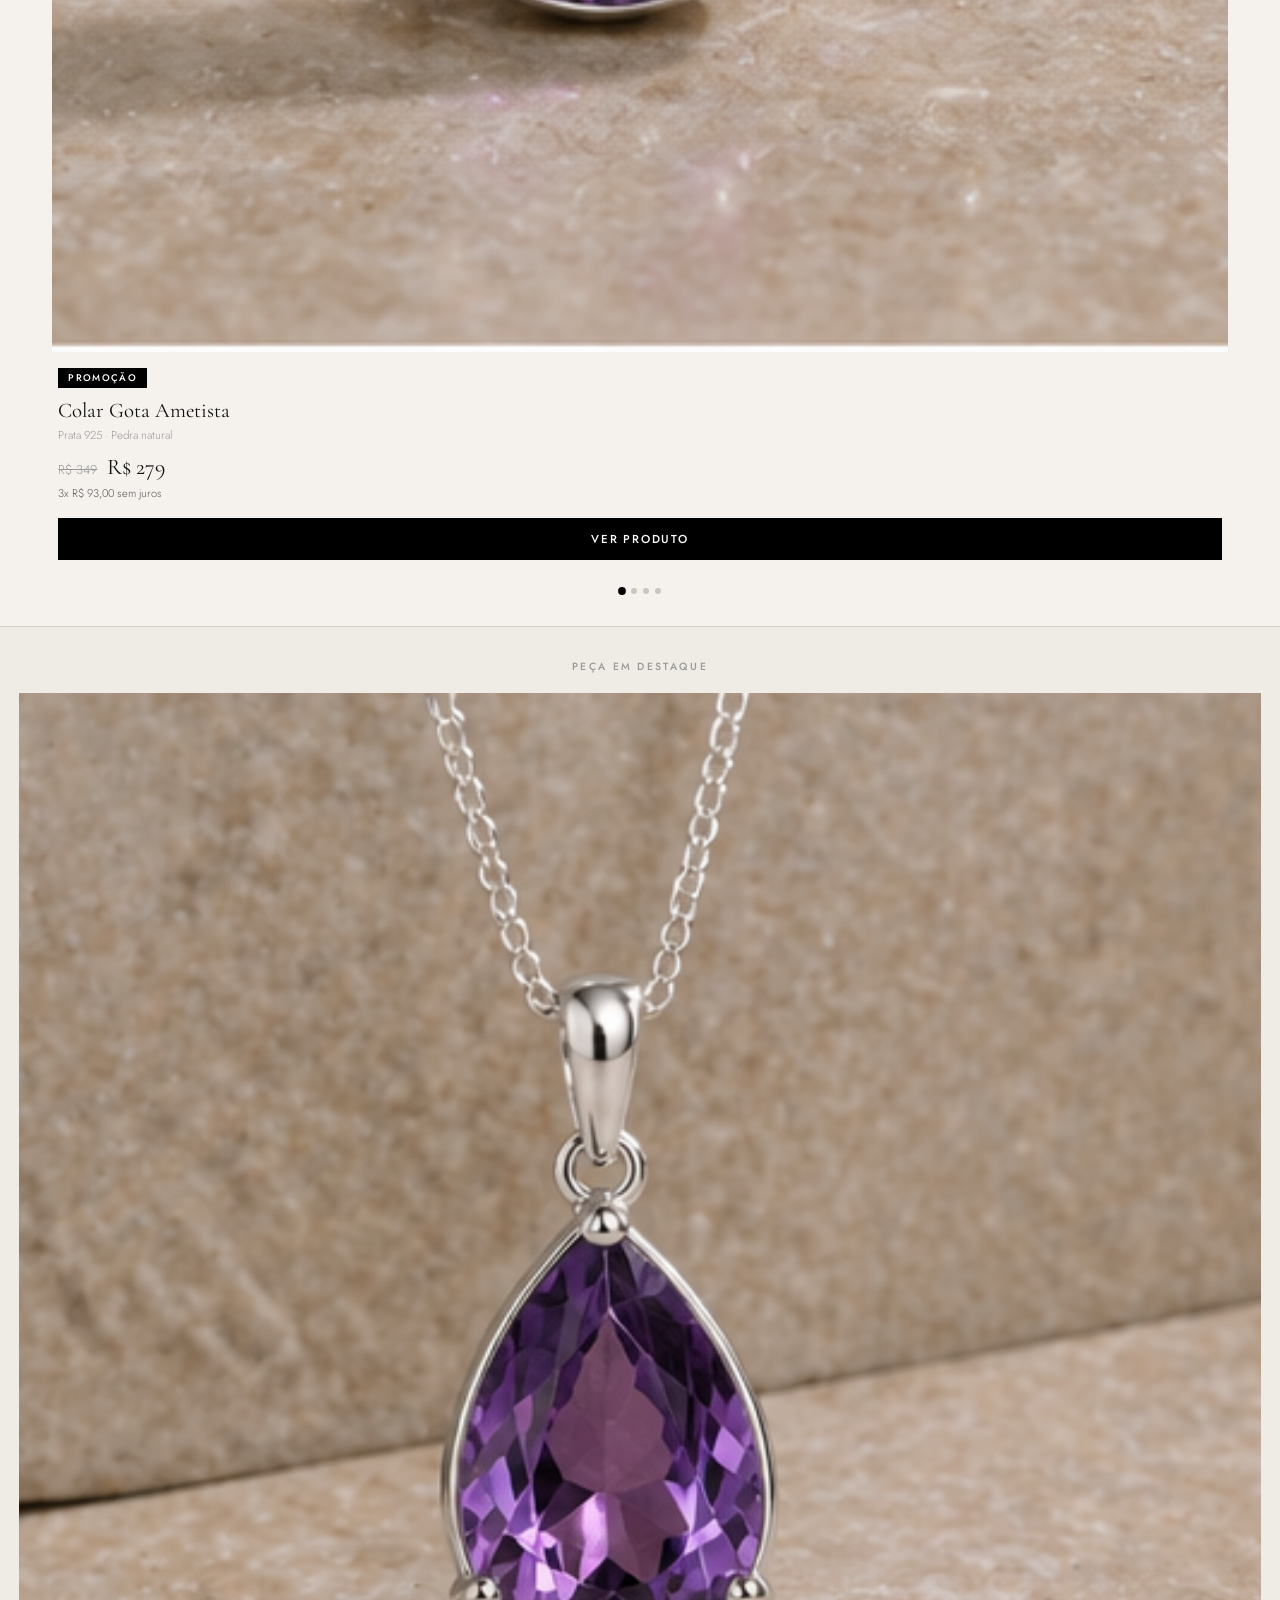
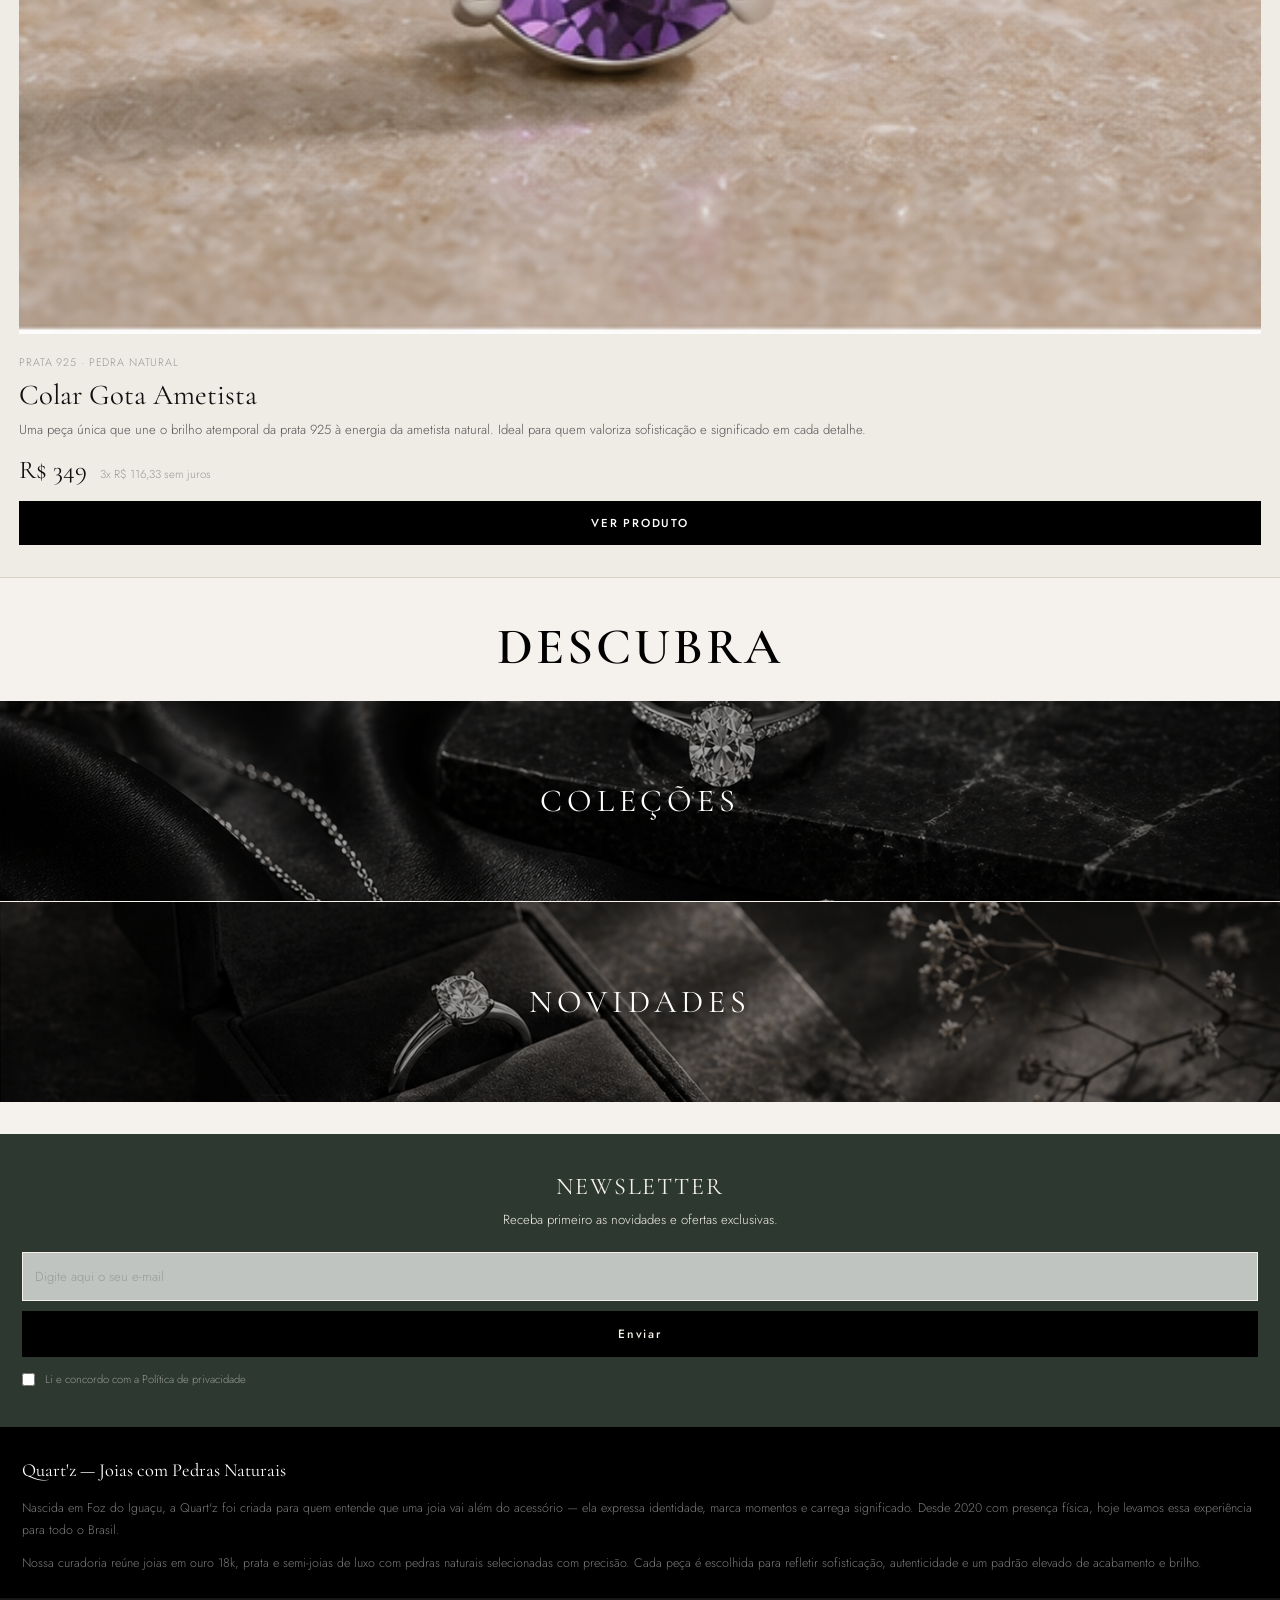
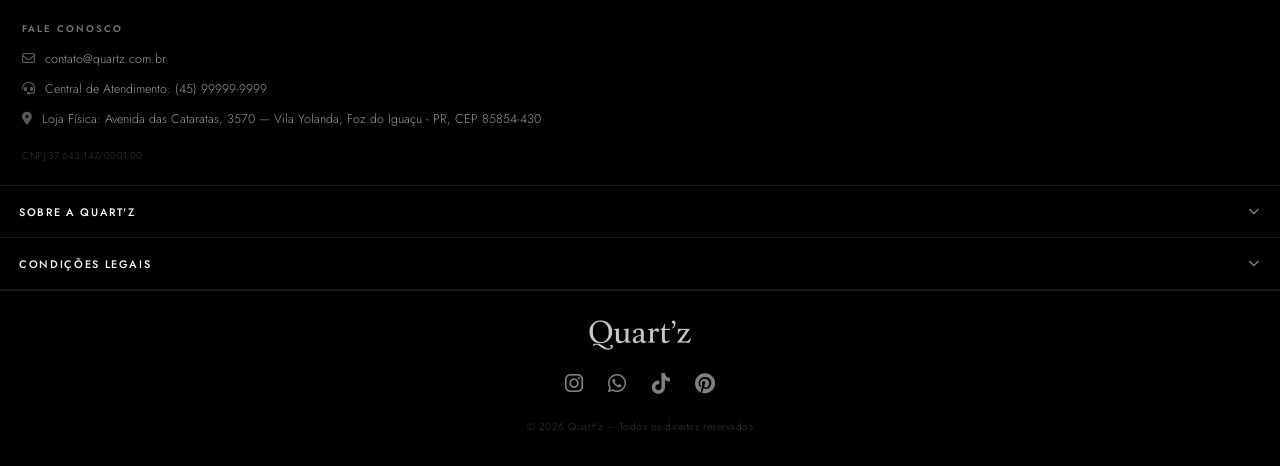
==== commit b0e435a4: "mudanças na disposição de layout home" ====
--- a/index.html
+++ b/index.html
@@ -21,7 +21,7 @@
                 <i class="fa-solid fa-bars"></i>
             </button>
             <div class="logo">
-                <img id="logo-img" src="./src/imagens/logo-branca.png" alt="Logo Quart'z">
+                <img id="logo-img" src="./src/imagens/logo-branco.png" alt="Logo Quart'z">
             </div>
             <div class="navbar-actions">
                 <button class="btn-icon" aria-label="Buscar">
@@ -52,62 +52,138 @@
     <!-- ===== CARROSSEL DE CONFIANÇA ===== -->
     <section class="trust-carousel">
         <div class="trust-track">
-            <div class="trust-item"><i class="fa-solid fa-truck"></i><span>Frete grátis em pedidos acima de R$300</span></div>
-            <div class="trust-divider"></div>
-            <div class="trust-item"><i class="fa-solid fa-rotate-left"></i><span>Troca grátis em até 30 dias</span></div>
-            <div class="trust-divider"></div>
-            <div class="trust-item"><i class="fa-solid fa-shield-halved"></i><span>Pagamento 100% seguro</span></div>
-            <div class="trust-divider"></div>
-            <div class="trust-item"><i class="fa-regular fa-gem"></i><span>Pedras naturais certificadas</span></div>
-            <div class="trust-divider"></div>
-            <div class="trust-item"><i class="fa-solid fa-store"></i><span>6 anos de loja física em Foz do Iguaçu</span></div>
-            <div class="trust-divider"></div>
-            <div class="trust-item"><i class="fa-solid fa-truck"></i><span>Frete grátis em pedidos acima de R$300</span></div>
-            <div class="trust-divider"></div>
-            <div class="trust-item"><i class="fa-solid fa-rotate-left"></i><span>Troca grátis em até 30 dias</span></div>
-            <div class="trust-divider"></div>
-            <div class="trust-item"><i class="fa-solid fa-shield-halved"></i><span>Pagamento 100% seguro</span></div>
-        </div>
-    </section>
-
-    <!-- ===== CATEGORIAS ===== -->
+            <span class="trust-item">BEM-VINDO</span>
+            <span class="trust-divider"></span>
+            <span class="trust-item">FRETE GRÁTIS ACIMA DE R$400,00</span>
+            <span class="trust-divider"></span>
+            <span class="trust-item">LOJA FÍSICA DESDE 2020</span>
+            <span class="trust-divider"></span>
+            <span class="trust-item">PEDRAS NATURAIS COM CERTIFICADO</span>
+            <span class="trust-divider"></span>
+            <span class="trust-item">COMPRA SEGURA</span>
+            <span class="trust-divider"></span>
+            <span class="trust-item">BEM-VINDO</span>
+            <span class="trust-divider"></span>
+            <span class="trust-item">FRETE GRÁTIS ACIMA DE R$400,00</span>
+            <span class="trust-divider"></span>
+            <span class="trust-item">LOJA FÍSICA DESDE 2020</span>
+            <span class="trust-divider"></span>
+            <span class="trust-item">PEDRAS NATURAIS COM CERTIFICADO</span>
+            <span class="trust-divider"></span>
+            <span class="trust-item">COMPRA SEGURA</span>
+            <span class="trust-divider"></span>
+        </div>
+    </section>
+
+    <!-- ===== COLEÇÕES ===== -->
+    <section class="secao-colecoes-bloco">
+        <h2 class="secao-titulo-colecoes">COLEÇÕES</h2>
+
+        <div class="colecao-bloco">
+            <div class="colecao-carrossel-wrap">
+                <button class="colecao-seta colecao-seta-prev" aria-label="Anterior">&lt;</button>
+                <div class="colecao-carrossel">
+                    <div class="colecao-track" id="colecao-praia-track">
+                        <div class="colecao-slide">
+                            <div class="colecao-img"><img src="./src/imagens/colar-colecao-praia.jpeg" alt=""></div>
+                            <div class="colecao-info">
+                                <h3 class="colecao-prod-nome">Colar Concha Dourada</h3>
+                                <p class="colecao-prod-preco">R$ 189,90</p>
+                                <p class="colecao-prod-parcela">3x R$ 63,30 sem juros</p>
+                            </div>
+                        </div>
+                        <div class="colecao-slide">
+                            <div class="colecao-img"><img src="./src/imagens/pulseira-colecao-praia.jpeg" alt=""></div>
+                            <div class="colecao-info">
+                                <h3 class="colecao-prod-nome">Pulseira Areia & Mar</h3>
+                                <p class="colecao-prod-preco">R$ 229,90</p>
+                                <p class="colecao-prod-parcela">3x R$ 76,63 sem juros</p>
+                            </div>
+                        </div>
+                        <div class="colecao-slide">
+                            <div class="colecao-img"><img src="./src/imagens/brinco-colecao-praia.jpeg" alt=""></div>
+                            <div class="colecao-info">
+                                <h3 class="colecao-prod-nome">Brinco Estrela do Mar</h3>
+                                <p class="colecao-prod-preco">R$ 159,90</p>
+                                <p class="colecao-prod-parcela">3x R$ 53,30 sem juros</p>
+                            </div>
+                        </div>
+                    </div>
+                </div>
+                <button class="colecao-seta colecao-seta-next" aria-label="Próximo">&gt;</button>
+            </div>
+            <div class="colecao-texto">
+                <p class="colecao-tag-label">COLEÇÃO PRAIA</p>
+                <p class="colecao-desc-texto">Semi joias de luxo criadas para quem carrega o verão dentro de si. Peças leves, cheias de brilho e energia — perfeitas para acompanhar cada momento à beira-mar. Inspiradas nas cores e formas do oceano, cada peça traduz a liberdade das ondas, a delicadeza das conchas e o calor da areia dourada. São adornos que contam histórias de sol, sal e alegria, ideais para quem quer levar um pouco do paraíso no pulso, no pescoço e nas orelhas.</p>
+            </div>
+        </div>
+
+        <div class="colecao-bloco colecao-bloco-alt">
+            <div class="colecao-carrossel-wrap">
+                <button class="colecao-seta colecao-seta-prev" aria-label="Anterior">&lt;</button>
+                <div class="colecao-carrossel">
+                    <div class="colecao-track" id="colecao-pedra-track">
+                        <div class="colecao-slide">
+                            <div class="colecao-img"><img src="./src/imagens/colar-colecao-ano.png" alt=""></div>
+                            <div class="colecao-info">
+                                <h3 class="colecao-prod-nome">Colar Água-marinha</h3>
+                                <p class="colecao-prod-preco">R$ 289,90</p>
+                                <p class="colecao-prod-parcela">3x R$ 96,63 sem juros</p>
+                            </div>
+                        </div>
+                        <div class="colecao-slide">
+                            <div class="colecao-img"><img src="./src/imagens/anel-colecao-ano.png" alt=""></div>
+                            <div class="colecao-info">
+                                <h3 class="colecao-prod-nome">Anel Água-marinha</h3>
+                                <p class="colecao-prod-preco">R$ 319,90</p>
+                                <p class="colecao-prod-parcela">3x R$ 106,63 sem juros</p>
+                            </div>
+                        </div>
+                        <div class="colecao-slide">
+                            <div class="colecao-img"><img src="./src/imagens/brinco-colecao-ano.png" alt=""></div>
+                            <div class="colecao-info">
+                                <h3 class="colecao-prod-nome">Brinco Água-marinha</h3>
+                                <p class="colecao-prod-preco">R$ 249,90</p>
+                                <p class="colecao-prod-parcela">3x R$ 83,30 sem juros</p>
+                            </div>
+                        </div>
+                    </div>
+                </div>
+                <button class="colecao-seta colecao-seta-next" aria-label="Próximo">&gt;</button>
+            </div>
+            <div class="colecao-texto">
+                <p class="colecao-tag-label">COLEÇÃO PEDRA DO ANO 2026</p>
+                <p class="colecao-desc-texto">A água-marinha foi eleita a pedra do ano de 2026 por sua energia única de calma, clareza e renovação. Com tonalidades que variam do azul celeste ao verde-mar profundo, ela carrega a serenidade dos oceanos e a leveza do horizonte. Para esta coleção, nossa equipe selecionou a dedo as pedras com maior transparência, brilho e pureza — garantindo que cada peça seja verdadeiramente única. Deixe a água-marinha conectar você à sua melhor versão e trazer equilíbrio, intuição e beleza para o seu dia a dia.</p>
+            </div>
+        </div>
+    </section>
+
+    <!-- ===== ESCOLHA POR CATEGORIA ===== -->
     <section class="secao-categorias">
-        <h2 class="secao-titulo secao-titulo-centro">CATEGORIAS</h2>
+        <h2 class="secao-titulo secao-titulo-centro">ESCOLHA POR CATEGORIA</h2>
         <div class="categorias-grid">
             <a href="#" class="categoria-card">
-                <div class="categoria-foto">
-                    <img src="./src/imagens/brincos.png" alt="img brincos">
-                </div>
+                <div class="categoria-foto"><img src="./src/imagens/brincos.png" alt="img brincos"></div>
                 <span class="categoria-nome">Brincos</span>
             </a>
             <a href="#" class="categoria-card">
-                <div class="categoria-foto">
-                    <img src="./src/imagens/pulseiras.png" alt="img pulseiras">
-                </div>
+                <div class="categoria-foto"><img src="./src/imagens/pulseiras.png" alt="img pulseiras"></div>
                 <span class="categoria-nome">Pulseiras</span>
             </a>
             <a href="#" class="categoria-card">
-                <div class="categoria-foto">
-                    <img src="./src/imagens/pingentes.png" alt="img pingentes">
-                </div>
+                <div class="categoria-foto"><img src="./src/imagens/pingentes.png" alt="img pingentes"></div>
                 <span class="categoria-nome">Pingentes</span>
             </a>
             <a href="#" class="categoria-card">
-                <div class="categoria-foto">
-                    <img src="./src/imagens/aneis.png" alt="img aneis">
-                </div>
+                <div class="categoria-foto"><img src="./src/imagens/aneis.png" alt="img aneis"></div>
                 <span class="categoria-nome">Anéis</span>
             </a>
             <a href="#" class="categoria-card">
-                <div class="categoria-foto">
-                    <img src="./src/imagens/dialab.png" alt="img diamantes lab">
-                </div>
+                <div class="categoria-foto"><img src="./src/imagens/dialab.png" alt="img diamantes lab"></div>
                 <span class="categoria-nome">Diamantes Lab.</span>
             </a>
             <a href="#" class="categoria-card">
-                <div class="categoria-foto">
-                    <img src="./src/imagens/conjuntos.png" alt="img conjuntos">
-                </div>
+                <div class="categoria-foto"><img src="./src/imagens/conjuntos.png" alt="img conjuntos"></div>
                 <span class="categoria-nome">Conjuntos</span>
             </a>
         </div>
@@ -117,15 +193,12 @@
     <section class="secao-promo">
         <h2 class="secao-titulo-promo">PROMOÇÕES</h2>
         <p class="secao-subtitulo-promo">peças excelentes que vão te surpreender</p>
-
         <div class="promo-carrossel-wrap">
             <button class="promo-seta promo-seta-prev" aria-label="Anterior">&lt;</button>
             <div class="promo-carrossel">
                 <div class="promo-track" id="promo-track">
                     <div class="promo-slide">
-                        <div class="promo-img">
-                            <img src="./src/imagens/colar-ametista-gota-prata.png" alt="">
-                        </div>
+                        <div class="promo-img"><img src="./src/imagens/colar-ametista-gota-prata.png" alt=""></div>
                         <div class="promo-info">
                             <span class="promo-badge">PROMOÇÃO</span>
                             <h3 class="promo-nome">Colar Gota Ametista</h3>
@@ -139,9 +212,7 @@
                         </div>
                     </div>
                     <div class="promo-slide">
-                        <div class="promo-img">
-                           <img src="./src/imagens/anel-olhotigre-prata.png" alt="">
-                        </div>
+                        <div class="promo-img"><img src="./src/imagens/anel-olhotigre-prata.png" alt=""></div>
                         <div class="promo-info">
                             <span class="promo-badge">PROMOÇÃO</span>
                             <h3 class="promo-nome">Anel Olho de Tigre</h3>
@@ -155,9 +226,7 @@
                         </div>
                     </div>
                     <div class="promo-slide">
-                        <div class="promo-img">
-                            <img src="./src/imagens/pulseira-topazio.png" alt="">
-                        </div>
+                        <div class="promo-img"><img src="./src/imagens/pulseira-topazio.png" alt=""></div>
                         <div class="promo-info">
                             <span class="promo-badge">PROMOÇÃO</span>
                             <h3 class="promo-nome">Pulseira Riviera Topazio London</h3>
@@ -171,9 +240,7 @@
                         </div>
                     </div>
                     <div class="promo-slide">
-                        <div class="promo-img">
-                            <img src="./src/imagens/brinco-rubi-prata.png" alt="">
-                        </div>
+                        <div class="promo-img"><img src="./src/imagens/brinco-rubi-prata.png" alt=""></div>
                         <div class="promo-info">
                             <span class="promo-badge">PROMOÇÃO</span>
                             <h3 class="promo-nome">Brinco Gota Rubi</h3>
@@ -198,99 +265,22 @@
         </div>
     </section>
 
-    <!-- ===== COLEÇÕES ===== -->
-    <section class="secao-colecoes-bloco">
-        <h2 class="secao-titulo-colecoes">COLEÇÕES</h2>
-
-        <!-- COLEÇÃO PRAIA -->
-        <div class="colecao-bloco">
-            <div class="colecao-carrossel-wrap">
-                <button class="colecao-seta colecao-seta-prev" aria-label="Anterior">&lt;</button>
-                <div class="colecao-carrossel">
-                    <div class="colecao-track" id="colecao-praia-track">
-                        <div class="colecao-slide">
-                            <div class="colecao-img">
-                                <img src="./src/imagens/colar-colecao-praia.jpeg" alt="">
-                            </div>
-                            <div class="colecao-info">
-                                <h3 class="colecao-prod-nome">Colar Concha Dourada</h3>
-                                <p class="colecao-prod-preco">R$ 189,90</p>
-                                <p class="colecao-prod-parcela">3x R$ 63,30 sem juros</p>
-                            </div>
-                        </div>
-                        <div class="colecao-slide">
-                            <div class="colecao-img">
-                                <img src="./src/imagens/pulseira-colecao-praia.jpeg" alt="">
-                            </div>
-                            <div class="colecao-info">
-                                <h3 class="colecao-prod-nome">Pulseira Areia & Mar</h3>
-                                <p class="colecao-prod-preco">R$ 229,90</p>
-                                <p class="colecao-prod-parcela">3x R$ 76,63 sem juros</p>
-                            </div>
-                        </div>
-                        <div class="colecao-slide">
-                            <div class="colecao-img">
-                                <img src="./src/imagens/brinco-colecao-praia.jpeg" alt="">
-                            </div>
-                            <div class="colecao-info">
-                                <h3 class="colecao-prod-nome">Brinco Estrela do Mar</h3>
-                                <p class="colecao-prod-preco">R$ 159,90</p>
-                                <p class="colecao-prod-parcela">3x R$ 53,30 sem juros</p>
-                            </div>
-                        </div>
-                    </div>
+    <!-- ===== PEÇA EM DESTAQUE ===== -->
+    <section class="secao-destaque">
+        <p class="destaque-label">PEÇA EM DESTAQUE</p>
+        <div class="destaque-card">
+            <div class="destaque-img">
+                <img src="./src/imagens/colar-ametista-gota-prata.png" alt="Peça em destaque">
+            </div>
+            <div class="destaque-info">
+                <p class="destaque-material">Prata 925 · Pedra natural</p>
+                <h2 class="destaque-nome">Colar Gota Ametista</h2>
+                <p class="destaque-desc">Uma peça única que une o brilho atemporal da prata 925 à energia da ametista natural. Ideal para quem valoriza sofisticação e significado em cada detalhe.</p>
+                <div class="destaque-precos">
+                    <span class="destaque-preco">R$ 349</span>
+                    <span class="destaque-parcela">3x R$ 116,33 sem juros</span>
                 </div>
-                <button class="colecao-seta colecao-seta-next" aria-label="Próximo">&gt;</button>
-            </div>
-            <div class="colecao-texto">
-                <p class="colecao-tag-label">COLEÇÃO PRAIA</p>
-                <p class="colecao-desc-texto">Semi joias de luxo criadas para quem carrega o verão dentro de si. Peças leves, cheias de brilho e energia — perfeitas para acompanhar cada momento à beira-mar. Inspiradas nas cores e formas do oceano, cada peça traduz a liberdade das ondas, a delicadeza das conchas e o calor da areia dourada. São adornos que contam histórias de sol, sal e alegria, ideais para quem quer levar um pouco do paraíso no pulso, no pescoço e nas orelhas.</p>
-            </div>
-        </div>
-
-        <!-- COLEÇÃO PEDRA DO ANO -->
-        <div class="colecao-bloco colecao-bloco-alt">
-            <div class="colecao-carrossel-wrap">
-                <button class="colecao-seta colecao-seta-prev" aria-label="Anterior">&lt;</button>
-                <div class="colecao-carrossel">
-                    <div class="colecao-track" id="colecao-pedra-track">
-                        <div class="colecao-slide">
-                            <div class="colecao-img">
-                                <img src="./src/imagens/colar-colecao-ano.png" alt="">
-                            </div>
-                            <div class="colecao-info">
-                                <h3 class="colecao-prod-nome">Colar Água-marinha</h3>
-                                <p class="colecao-prod-preco">R$ 289,90</p>
-                                <p class="colecao-prod-parcela">3x R$ 96,63 sem juros</p>
-                            </div>
-                        </div>
-                        <div class="colecao-slide">
-                            <div class="colecao-img">
-                                <img src="./src/imagens/anel-colecao-ano.png" alt="">
-                            </div>
-                            <div class="colecao-info">
-                                <h3 class="colecao-prod-nome">Anel Água-marinha</h3>
-                                <p class="colecao-prod-preco">R$ 319,90</p>
-                                <p class="colecao-prod-parcela">3x R$ 106,63 sem juros</p>
-                            </div>
-                        </div>
-                        <div class="colecao-slide">
-                            <div class="colecao-img">
-                                <img src="./src/imagens/brinco-colecao-ano.png" alt="">
-                            </div>
-                            <div class="colecao-info">
-                                <h3 class="colecao-prod-nome">Brinco Água-marinha</h3>
-                                <p class="colecao-prod-preco">R$ 249,90</p>
-                                <p class="colecao-prod-parcela">3x R$ 83,30 sem juros</p>
-                            </div>
-                        </div>
-                    </div>
-                </div>
-                <button class="colecao-seta colecao-seta-next" aria-label="Próximo">&gt;</button>
-            </div>
-            <div class="colecao-texto">
-                <p class="colecao-tag-label">COLEÇÃO PEDRA DO ANO 2026</p>
-                <p class="colecao-desc-texto">A água-marinha foi eleita a pedra do ano de 2026 por sua energia única de calma, clareza e renovação. Com tonalidades que variam do azul celeste ao verde-mar profundo, ela carrega a serenidade dos oceanos e a leveza do horizonte. Para esta coleção, nossa equipe selecionou a dedo as pedras com maior transparência, brilho e pureza — garantindo que cada peça seja verdadeiramente única. Deixe a água-marinha conectar você à sua melhor versão e trazer equilíbrio, intuição e beleza para o seu dia a dia.</p>
+                <a href="#" class="destaque-btn">VER PRODUTO</a>
             </div>
         </div>
     </section>
@@ -312,36 +302,47 @@
         </div>
     </section>
 
+    <!-- ===== NEWSLETTER — fora do rodapé, cor quente ===== -->
+    <section class="secao-newsletter">
+        <h3 class="newsletter-titulo">NEWSLETTER</h3>
+        <p class="newsletter-desc">Receba primeiro as novidades e ofertas exclusivas.</p>
+        <div class="newsletter-form">
+            <input type="email" placeholder="Digite aqui o seu e-mail" class="newsletter-input">
+            <button class="newsletter-btn">Enviar</button>
+        </div>
+        <label class="newsletter-checkbox">
+            <input type="checkbox">
+            <span>Li e concordo com a Política de privacidade</span>
+        </label>
+    </section>
+
     <!-- ===== RODAPÉ ===== -->
     <footer class="rodape">
-        <div class="rodape-newsletter">
-            <h3 class="rodape-newsletter-titulo">NEWSLETTER</h3>
-            <p class="rodape-newsletter-desc">Receba primeiro as novidades e ofertas exclusivas.</p>
-            <div class="rodape-newsletter-form">
-                <input type="email" placeholder="Digite aqui o seu e-mail" class="rodape-input">
-                <button class="rodape-btn-enviar">Enviar</button>
-            </div>
-            <label class="rodape-checkbox">
-                <input type="checkbox">
-                <span>Li e concordo com a Política de privacidade</span>
-            </label>
+
+        <!-- bloco institucional -->
+        <div class="rodape-institucional">
+            <h2 class="rodape-marca">Quart'z — Joias com Pedras Naturais</h2>
+            <p class="rodape-institucional-texto">Nascida em Foz do Iguaçu, a Quart'z foi criada para quem entende que uma joia vai além do acessório — ela expressa identidade, marca momentos e carrega significado. Desde 2020 com presença física, hoje levamos essa experiência para todo o Brasil.</p>
+            <p class="rodape-institucional-texto">Nossa curadoria reúne joias em ouro 18k, prata e semi-joias de luxo com pedras naturais selecionadas com precisão. Cada peça é escolhida para refletir sofisticação, autenticidade e um padrão elevado de acabamento e brilho.</p>
         </div>
 
         <hr class="rodape-divider">
 
+        <!-- fale conosco -->
+        <div class="rodape-contato">
+            <p class="rodape-contato-titulo">FALE CONOSCO</p>
+            <p class="rodape-contato-item"><i class="fa-regular fa-envelope"></i> contato@quartz.com.br</p>
+            <p class="rodape-contato-item"><i class="fa-solid fa-headset"></i> Central de Atendimento: (45) 99999-9999</p>
+            <p class="rodape-contato-item"><i class="fa-solid fa-location-dot"></i> Loja Física: Avenida das Cataratas, 3570 — Vila Yolanda, Foz do Iguaçu - PR, CEP 85854-430</p>
+        </div>
+
+        <p class="rodape-cnpj">CNPJ 37.643.147/0001-00</p>
+
+        <hr class="rodape-divider">
+
+        <!-- acordeões — sem atendimento ao cliente -->
         <div class="rodape-accordion">
-            <button class="rodape-accordion-btn">ATENDIMENTO AO CLIENTE<i class="fa-solid fa-chevron-down"></i></button>
-            <div class="rodape-accordion-content">
-                <a href="#">WhatsApp</a>
-                <a href="#">contato@quartz.com.br</a>
-                <a href="#">Política de trocas</a>
-            </div>
-        </div>
-
-        <hr class="rodape-divider">
-
-        <div class="rodape-accordion">
-            <button class="rodape-accordion-btn">SOBRE A QUART'Z<i class="fa-solid fa-chevron-down"></i></button>
+            <button class="rodape-accordion-btn">SOBRE A QUART'Z <i class="fa-solid fa-chevron-down"></i></button>
             <div class="rodape-accordion-content">
                 <a href="#">Nossa história</a>
                 <a href="#">Energia das pedras</a>
@@ -352,7 +353,7 @@
         <hr class="rodape-divider">
 
         <div class="rodape-accordion">
-            <button class="rodape-accordion-btn">CONDIÇÕES LEGAIS<i class="fa-solid fa-chevron-down"></i></button>
+            <button class="rodape-accordion-btn">CONDIÇÕES LEGAIS <i class="fa-solid fa-chevron-down"></i></button>
             <div class="rodape-accordion-content">
                 <a href="#">Política de privacidade</a>
                 <a href="#">Termos de uso</a>
@@ -361,16 +362,18 @@
 
         <hr class="rodape-divider">
 
+        <!-- logo + redes sociais -->
         <div class="rodape-bottom">
+            <img src="./src/imagens/logo-branco.png" alt="Quart'z" class="rodape-logo">
             <div class="rodape-social">
                 <a href="#" aria-label="Instagram"><i class="fa-brands fa-instagram"></i></a>
+                <a href="#" aria-label="WhatsApp"><i class="fa-brands fa-whatsapp"></i></a>
                 <a href="#" aria-label="TikTok"><i class="fa-brands fa-tiktok"></i></a>
                 <a href="#" aria-label="Pinterest"><i class="fa-brands fa-pinterest"></i></a>
             </div>
             <p class="rodape-copyright">© 2026 Quart'z – Todos os direitos reservados</p>
-            <p class="rodape-cnpj">CNPJ 37.643.147/0001-00</p>
-            <p class="rodape-localizacao">Av. das Cataratas, 3570 - Vila Yolanda, Foz do Iguaçu - PR, 85853-000</p>
-        </div>
+        </div>
+
     </footer>
 
 
--- a/src/CSS/global.css
+++ b/src/CSS/global.css
@@ -114,9 +114,7 @@
     flex-direction: column;
     transition: left 0.3s ease;
     z-index: 1050;
-    overflow-y: auto;
-    -ms-overflow-style: none;
-    scrollbar-width: none;
+    /* sem overflow-y — menu não scrolla */
 }
 .menu::-webkit-scrollbar { display: none; }
 .menu.show { left: 0; }
@@ -136,12 +134,13 @@
 }
 
 .menu-logo {
+    display: block;
     text-align: center;
-    padding: 0.5rem 0 1rem;
+    padding: 0.4rem 0 0.8rem;
 }
 
 .menu-logo img {
-    height: 40px;
+    height: 28px;
     width: auto;
     display: block;
     margin: auto;
@@ -211,8 +210,8 @@
     display: flex;
     justify-content: space-between;
     align-items: center;
-    padding: 12px 1.2rem;
-    font-size: 1rem;
+    padding: 14px 1.2rem;
+    font-size: 1.1rem;
     font-weight: 300;
     color: var(--texto-principal);
     letter-spacing: 0.01em;
@@ -272,31 +271,4 @@
 }
 
 /* rodapé do menu */
-.menu-footer {
-    padding: 1rem 1.2rem;
-    text-align: center;
-    background-color: var(--bg-card);
-    border-top: 1px solid var(--borda);
-    flex-shrink: 0;
-}
-
-.menu-social {
-    display: flex;
-    justify-content: center;
-    gap: 1.4rem;
-    margin-bottom: 0.6rem;
-}
-
-.menu-social a {
-    font-size: 1.1rem;
-    color: var(--texto-secundario);
-    transition: color 0.2s;
-}
-
-.menu-social a:hover { color: var(--preto); }
-
-.menu-copyright {
-    font-size: 0.65rem;
-    color: var(--texto-muted);
-    letter-spacing: 0.05em;
-}
+.menu-footer { display: none; }
--- a/src/CSS/main.css
+++ b/src/CSS/main.css
@@ -125,7 +125,7 @@
 /* ===== HERO ===== */
 .hero {
     position: relative;
-    height: 100svh;
+    height: 84svh;
     display: flex;
     align-items: flex-end;
     overflow: hidden;
@@ -226,46 +226,37 @@
 /* ===== CARROSSEL DE CONFIANÇA ===== */
 .trust-carousel {
     overflow: hidden;
-    border-top: 1px solid var(--borda);
-    border-bottom: 1px solid var(--borda);
-    background-color: var(--branco);
-    padding: 14px 0;
+    background-color: var(--preto);
+    padding: 16px 0;
 }
 
 .trust-track {
     display: flex;
     align-items: center;
     width: max-content;
-    animation: trust-scroll 28s linear infinite;
+    animation: trust-scroll 30s linear infinite;
+    /* sempre roda — sem pausa no hover ou touch */
 }
 
 .trust-item {
-    display: flex;
-    align-items: center;
-    gap: 10px;
-    padding: 0 28px;
+    display: inline-block;
+    padding: 0 36px;
     white-space: nowrap;
     flex-shrink: 0;
-}
-
-.trust-item i {
-    font-size: 1rem;
-    color: var(--destaque);
+    font-family: 'Jost', sans-serif;
+    font-size: 0.78rem;
+    font-weight: 500;
+    letter-spacing: 0.18em;
+    color: var(--branco);
+}
+
+.trust-divider {
+    width: 5px;
+    height: 5px;
+    border-radius: 50%;
+    background-color: rgba(255,255,255,0.35);
     flex-shrink: 0;
-}
-
-.trust-item span {
-    font-size: 0.72rem;
-    font-weight: 400;
-    color: var(--texto-secundario);
-    letter-spacing: 0.03em;
-}
-
-.trust-divider {
-    width: 1px;
-    height: 16px;
-    background-color: var(--borda);
-    flex-shrink: 0;
+    display: inline-block;
 }
 
 @keyframes trust-scroll {
@@ -273,9 +264,7 @@
     100% { transform: translateX(-50%); }
 }
 
-.trust-carousel:hover .trust-track {
-    animation-play-state: paused;
-}
+/* sem pausa — .trust-carousel:hover removido intencionalmente */
 
 /* ===== TÍTULO DE SEÇÃO ===== */
 .secao-titulo {
@@ -600,85 +589,148 @@
     color: var(--branco);
 }
 
-.rodape-newsletter {
-    padding: 2rem 1.2rem 1.8rem;
-    border-bottom: 1px solid rgba(255,255,255,0.1);
-}
-
-.rodape-newsletter-titulo {
+/* ===== NEWSLETTER — seção independente, fora do rodapé ===== */
+.secao-newsletter {
+    background-color: #2C3830;
+    border-top: none;
+    border-bottom: none;
+    padding: 2.4rem 1.4rem;
+    text-align: center;
+}
+
+.newsletter-titulo {
     font-family: 'Cormorant Garamond', serif;
-    font-size: 1.4rem;
+    font-size: 1.5rem;
     font-weight: 400;
-    color: var(--branco);
+    letter-spacing: 0.08em;
+    color: #F5F0E8;
     margin-bottom: 0.5rem;
 }
 
-.rodape-newsletter-desc {
+.newsletter-desc {
     font-size: 0.82rem;
-    color: rgba(255,255,255,0.55);
-    line-height: 1.5;
-    margin-bottom: 1.2rem;
-}
-
-.rodape-newsletter-form {
+    color: #F5F0E8;
+    line-height: 1.6;
+    margin-bottom: 1.4rem;
+    font-weight: 300;
+}
+
+.newsletter-form {
     display: flex;
     flex-direction: column;
     gap: 0.6rem;
-    margin-bottom: 1rem;
-}
-
-.rodape-input {
+    margin-bottom: 0.9rem;
+}
+
+.newsletter-input {
     width: 100%;
     padding: 14px 12px;
-    background: transparent;
-    border: 1px solid rgba(255,255,255,0.25);
-    color: var(--branco);
+    background: rgba(255,255,255,0.7);
+    border: 1px solid #F5F0E8;
+    color: var(--texto-principal);
     font-family: 'Jost', sans-serif;
     font-size: 0.82rem;
     font-weight: 300;
     outline: none;
 }
 
-.rodape-input::placeholder {
-    color: rgba(255,255,255,0.35);
-}
-
-.rodape-input:focus {
-    border-color: rgba(255,255,255,0.6);
-}
-
-.rodape-btn-enviar {
+.newsletter-input::placeholder { color: var(--texto-muted); }
+.newsletter-input:focus { border-color: var(--destaque-claro); background: var(--branco); }
+
+.newsletter-btn {
     width: 100%;
     padding: 14px;
-    background-color: var(--branco);
-    color: var(--preto);
+    background-color: var(--preto);
+    color: #F5F0E8;
     font-family: 'Jost', sans-serif;
-    font-size: 0.78rem;
-    font-weight: 500;
-    letter-spacing: 0.12em;
+    font-size: 0.75rem;
+    font-weight: 500;
+    letter-spacing: 0.15em;
     border: none;
     cursor: pointer;
     transition: opacity 0.2s;
 }
 
-.rodape-btn-enviar:hover {
-    opacity: 0.85;
-}
-
-.rodape-checkbox {
+.newsletter-btn:hover { opacity: 0.8; }
+
+.newsletter-checkbox {
     display: flex;
     align-items: flex-start;
     gap: 10px;
-    font-size: 0.72rem;
-    color: rgba(255,255,255,0.45);
+    font-size: 0.7rem;
+    color: var(--texto-muted);
     cursor: pointer;
     line-height: 1.5;
-}
-
-.rodape-checkbox input {
+    text-align: left;
+}
+
+.newsletter-checkbox input { margin-top: 2px; flex-shrink: 0; }
+
+/* ===== RODAPÉ ===== */
+.rodape { background-color: var(--preto); color: var(--branco); }
+
+/* institucional */
+.rodape-institucional {
+    padding: 2rem 1.4rem 1.4rem;
+    border-bottom: 1px solid rgba(255,255,255,0.08);
+}
+
+.rodape-marca {
+    font-family: 'Cormorant Garamond', serif;
+    font-size: 1.15rem;
+    font-weight: 400;
+    color: var(--branco);
+    margin-bottom: 1rem;
+    line-height: 1.3;
+}
+
+.rodape-institucional-texto {
+    font-size: 0.78rem;
+    color: rgba(255,255,255,0.48);
+    line-height: 1.75;
+    font-weight: 300;
+    margin-bottom: 0.7rem;
+}
+
+.rodape-institucional-texto:last-child { margin-bottom: 0; }
+
+/* fale conosco */
+.rodape-contato {
+    padding: 1.4rem 1.4rem 0.5rem;
+}
+
+.rodape-contato-titulo {
+    font-size: 0.6rem;
+    font-weight: 600;
+    letter-spacing: 0.2em;
+    color: rgba(255,255,255,0.45);
+    margin-bottom: 0.9rem;
+}
+
+.rodape-contato-item {
+    display: flex;
+    align-items: flex-start;
+    gap: 10px;
+    font-size: 0.78rem;
+    color: rgba(255,255,255,0.6);
+    font-weight: 300;
+    line-height: 1.55;
+    margin-bottom: 0.65rem;
+}
+
+.rodape-contato-item i {
+    font-size: 0.82rem;
+    color: rgba(255,255,255,0.35);
     margin-top: 2px;
     flex-shrink: 0;
-    accent-color: var(--branco);
+}
+
+.rodape-cnpj {
+    font-size: 0.62rem;
+    color: rgba(255,255,255,0.22);
+    padding: 0 1.4rem 1.4rem;
+    letter-spacing: 0.04em;
+    display: block;
 }
 
 .rodape-divider {
@@ -710,9 +762,7 @@
     flex-shrink: 0;
 }
 
-.rodape-accordion-btn.aberto i {
-    transform: rotate(180deg);
-}
+.rodape-accordion-btn.aberto i { transform: rotate(180deg); }
 
 .rodape-accordion-content {
     display: none;
@@ -721,61 +771,50 @@
     gap: 0.8rem;
 }
 
-.rodape-accordion-content.aberto {
-    display: flex;
-}
+.rodape-accordion-content.aberto { display: flex; }
 
 .rodape-accordion-content a {
     font-size: 0.82rem;
-    color: rgba(255,255,255,0.55);
+    color: rgba(255,255,255,0.5);
     font-weight: 300;
     transition: color 0.2s;
 }
 
-.rodape-accordion-content a:hover {
-    color: var(--branco);
-}
-
+.rodape-accordion-content a:hover { color: var(--branco); }
+
+/* logo + social */
 .rodape-bottom {
-    padding: 1.6rem 1.2rem 2rem;
+    padding: 1.8rem 1.4rem 2rem;
     display: flex;
     flex-direction: column;
     align-items: center;
-    gap: 1rem;
+    gap: 1.2rem;
     border-top: 1px solid rgba(255,255,255,0.1);
 }
 
+.rodape-logo {
+    height: 30px;
+    width: auto;
+    opacity: 0.8;
+}
+
 .rodape-social {
     display: flex;
-    gap: 1.4rem;
+    gap: 1.6rem;
 }
 
 .rodape-social a {
-    font-size: 1.2rem;
-    color: rgba(255,255,255,0.55);
+    font-size: 1.3rem;
+    color: rgba(255,255,255,0.5);
     transition: color 0.2s;
 }
 
-.rodape-social a:hover {
-    color: var(--branco);
-}
+.rodape-social a:hover { color: var(--branco); }
 
 .rodape-copyright {
-    font-size: 0.7rem;
-    color: rgba(255,255,255,0.35);
+    font-size: 0.65rem;
+    color: rgba(255,255,255,0.22);
     letter-spacing: 0.05em;
-    text-align: center;
-}
-
-.rodape-cnpj {
-    font-size: 0.65rem;
-    color: rgba(255, 255, 255, 0.418);
-    text-align: center;
-}
-
-.rodape-localizacao {
-    font-size: 0.65rem;
-    color: rgba(255, 255, 255, 0.418);
     text-align: center;
 }
 
@@ -1305,29 +1344,13 @@
     background-position: center;
 }
 
-/* ===== RODAPÉ — newsletter maior e centralizada ===== */
-.rodape-newsletter {
-    text-align: center;
-}
-
-.rodape-newsletter-titulo {
-    font-family: 'Jost', sans-serif;
-    font-size: 1.1rem;
-    font-weight: 500;
-    letter-spacing: 0.18em;
-    color: var(--branco);
-    margin-bottom: 0.5rem;
-}
-
-
-
 /* ===================================================
    AJUSTES V2
    =================================================== */
 
 /* ===== HERO — diminui para ~55vh ===== */
 .hero {
-    height: 100svh;
+    height: 84svh;
 }
 
 /* ===== HEADER — transparente só enquanto hero está visível ===== */
@@ -1360,8 +1383,8 @@
     display: flex;
     justify-content: space-between;
     align-items: center;
-    padding: 12px 1.2rem;
-    font-size: 1rem;
+    padding: 14px 1.2rem;
+    font-size: 1.1rem;
     font-weight: 300;
     color: var(--texto-principal);
     letter-spacing: 0.01em;
@@ -1412,8 +1435,8 @@
     display: flex;
     justify-content: space-between;
     align-items: center;
-    padding: 11px 0;
-    font-size: 0.9rem;
+    padding: 14px 0;
+    font-size: 1rem;
     font-weight: 400;
     color: var(--texto-principal);
     transition: color 0.2s;
@@ -1428,3 +1451,106 @@
     color: var(--texto-muted);
 }
 
+
+/* ===== PEÇA EM DESTAQUE ===== */
+.secao-destaque {
+    background-color: var(--bg-secao);
+    border-top: 1px solid var(--borda);
+    padding: 2rem 1.2rem;
+}
+
+.destaque-label {
+    font-size: 0.65rem;
+    font-weight: 500;
+    letter-spacing: 0.22em;
+    color: var(--texto-muted);
+    text-transform: uppercase;
+    margin-bottom: 1.2rem;
+    text-align: center;
+}
+
+.destaque-card {
+    display: flex;
+    flex-direction: column;
+    gap: 1.2rem;
+}
+
+.destaque-img {
+    width: 100%;
+    aspect-ratio: 1;
+    overflow: hidden;
+    background-color: var(--bg-card);
+}
+
+.destaque-img img {
+    width: 100%;
+    height: 100%;
+    object-fit: cover;
+    object-position: center;
+    display: block;
+}
+
+.destaque-info {
+    display: flex;
+    flex-direction: column;
+    gap: 0.5rem;
+}
+
+.destaque-material {
+    font-size: 0.68rem;
+    letter-spacing: 0.08em;
+    color: var(--texto-muted);
+    text-transform: uppercase;
+}
+
+.destaque-nome {
+    font-family: 'Cormorant Garamond', serif;
+    font-size: 1.8rem;
+    font-weight: 400;
+    color: var(--texto-principal);
+    line-height: 1.15;
+}
+
+.destaque-desc {
+    font-size: 0.82rem;
+    color: var(--texto-secundario);
+    line-height: 1.7;
+    font-weight: 300;
+}
+
+.destaque-precos {
+    display: flex;
+    align-items: baseline;
+    gap: 0.8rem;
+    margin-top: 0.3rem;
+}
+
+.destaque-preco {
+    font-family: 'Cormorant Garamond', serif;
+    font-size: 1.6rem;
+    font-weight: 400;
+    color: var(--texto-principal);
+}
+
+.destaque-parcela {
+    font-size: 0.72rem;
+    color: var(--texto-muted);
+}
+
+.destaque-btn {
+    display: inline-block;
+    margin-top: 0.5rem;
+    padding: 14px 0;
+    width: 100%;
+    text-align: center;
+    background-color: var(--preto);
+    color: var(--branco);
+    font-family: 'Jost', sans-serif;
+    font-size: 0.72rem;
+    font-weight: 500;
+    letter-spacing: 0.15em;
+    text-decoration: none;
+    transition: opacity 0.2s;
+}
+
+.destaque-btn:hover { opacity: 0.8; }
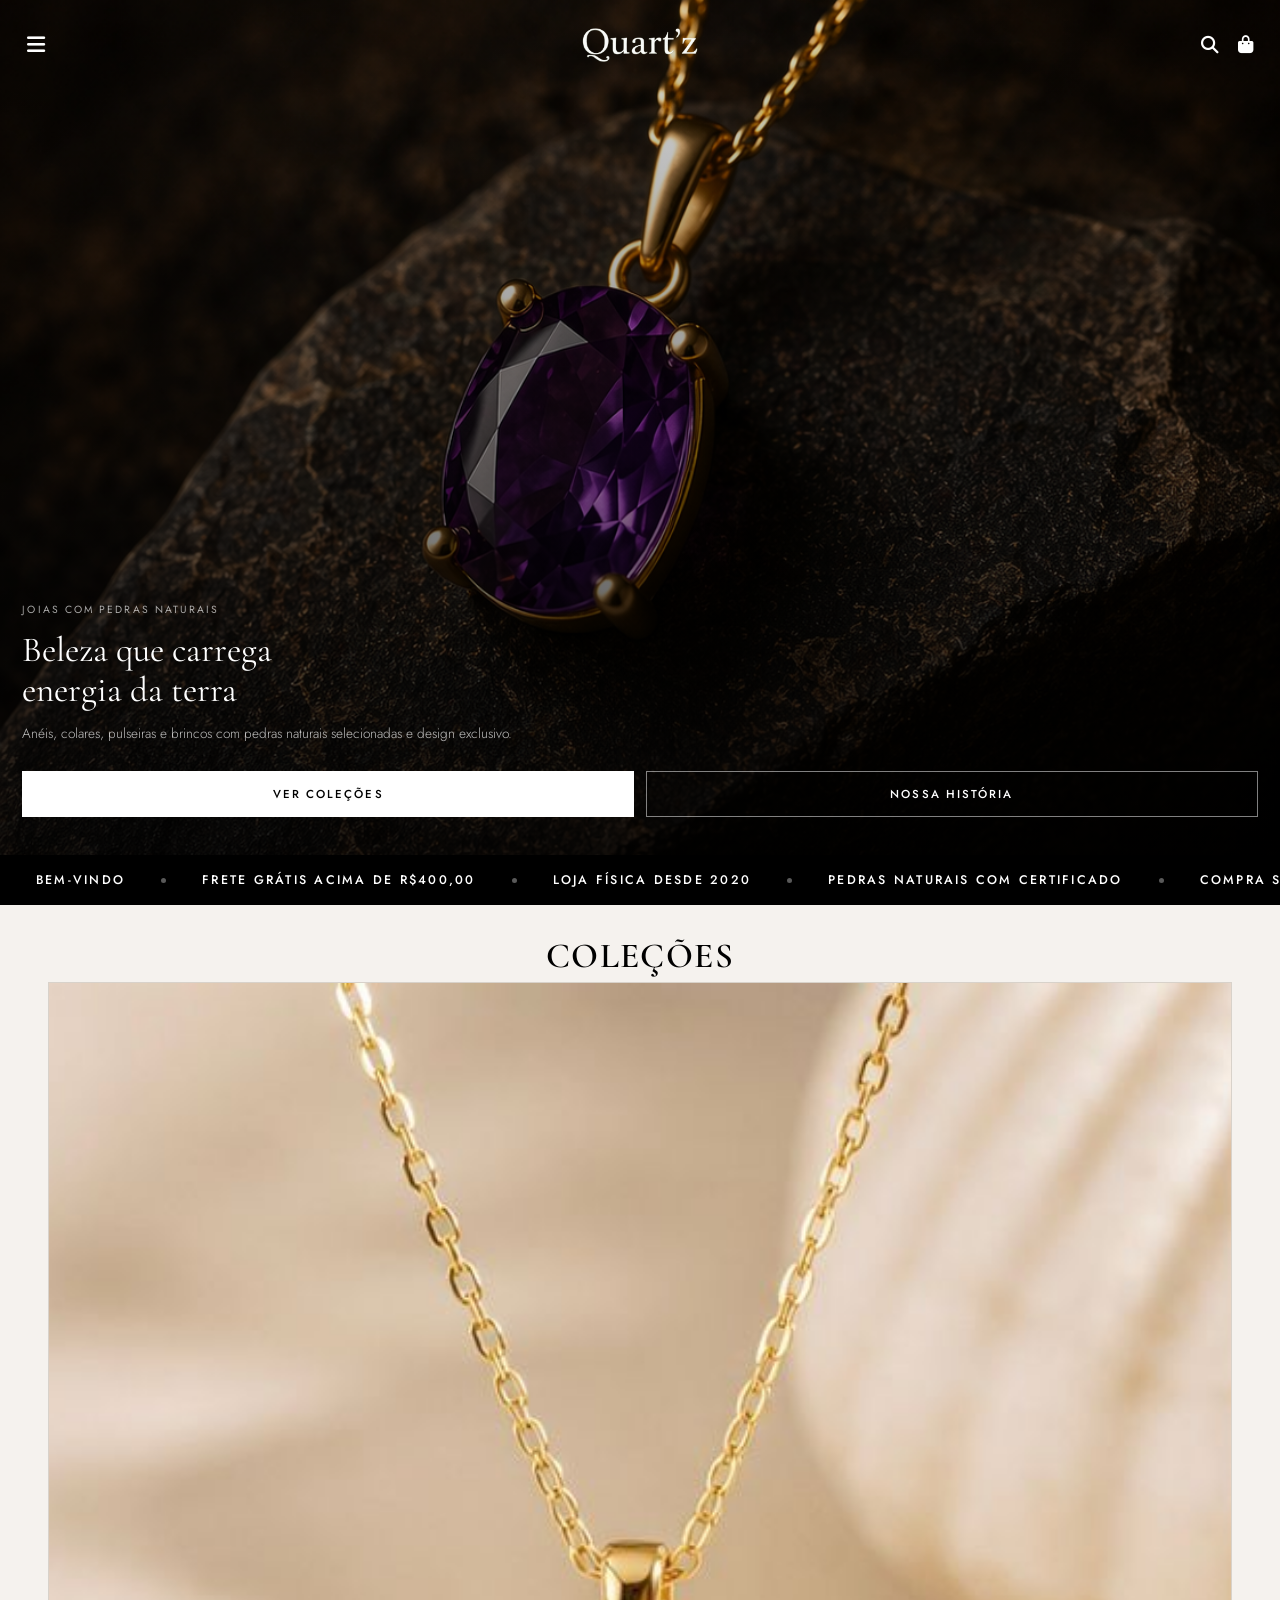
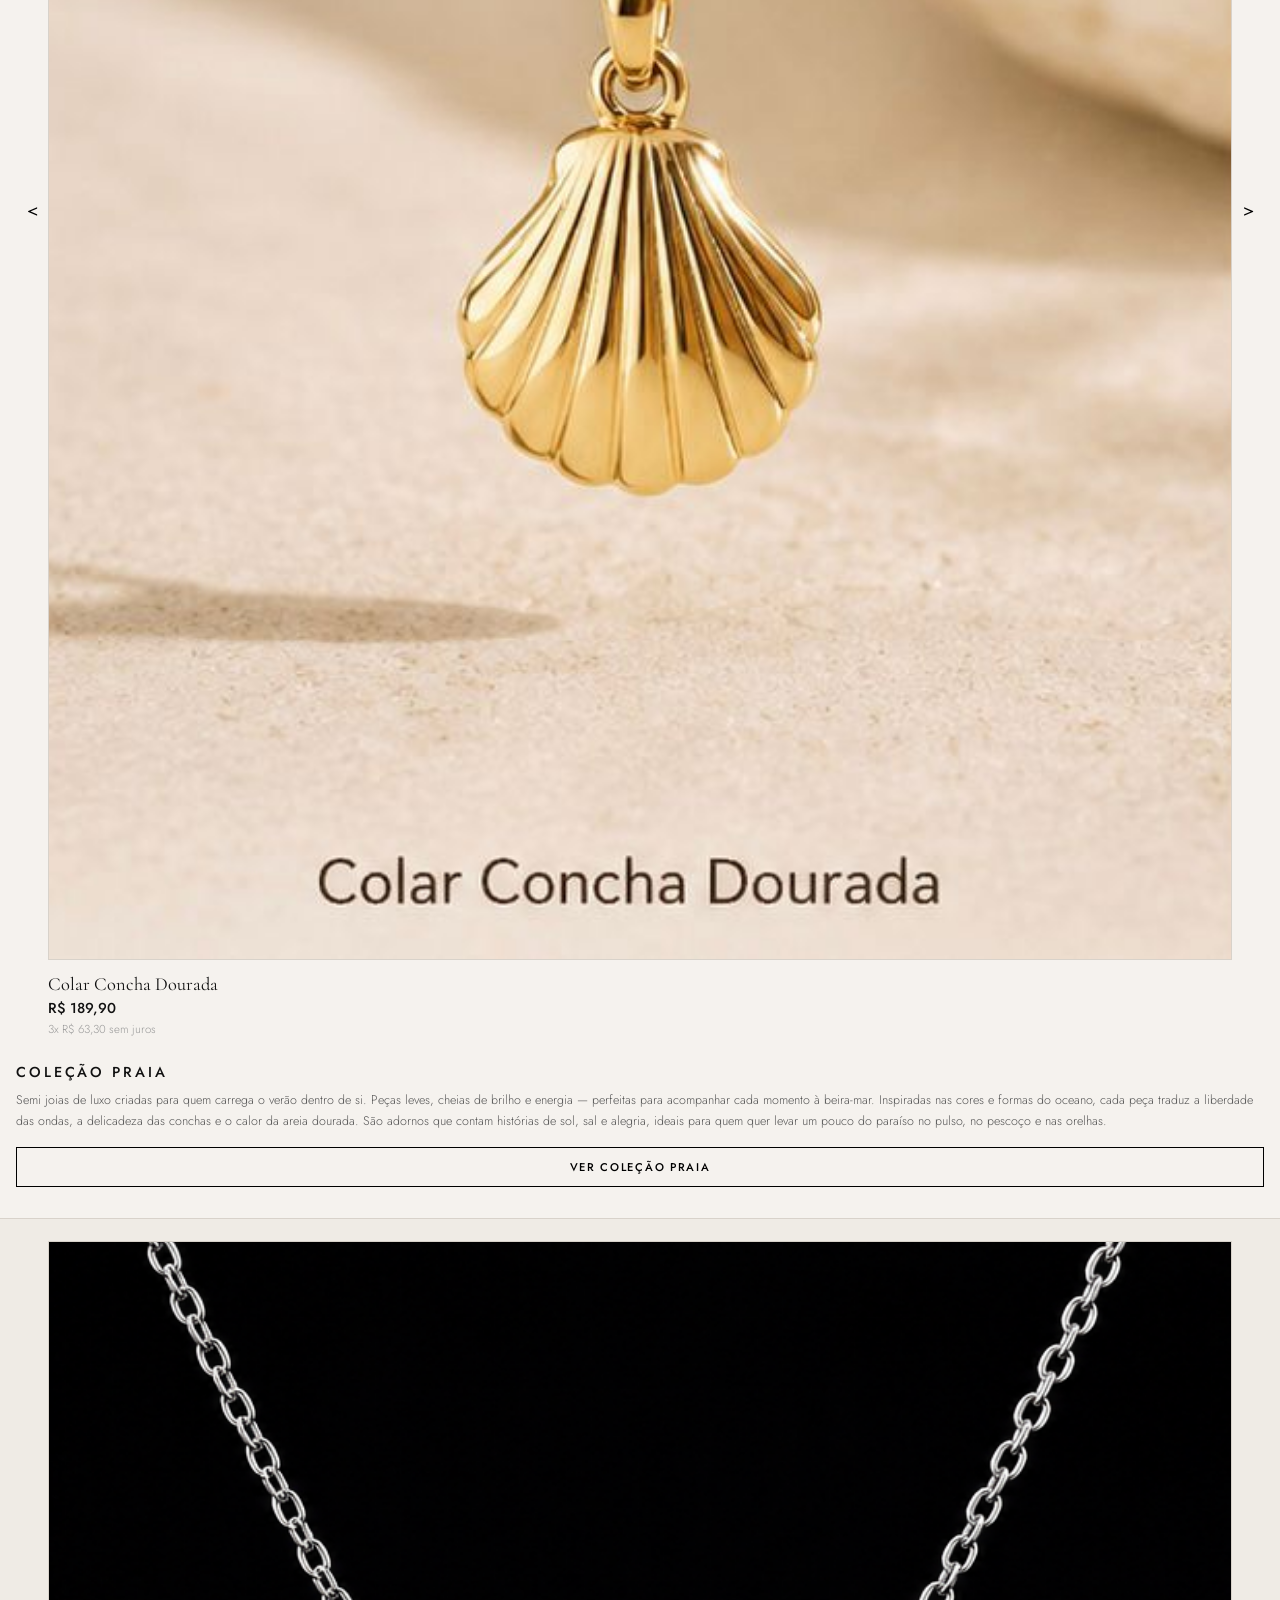
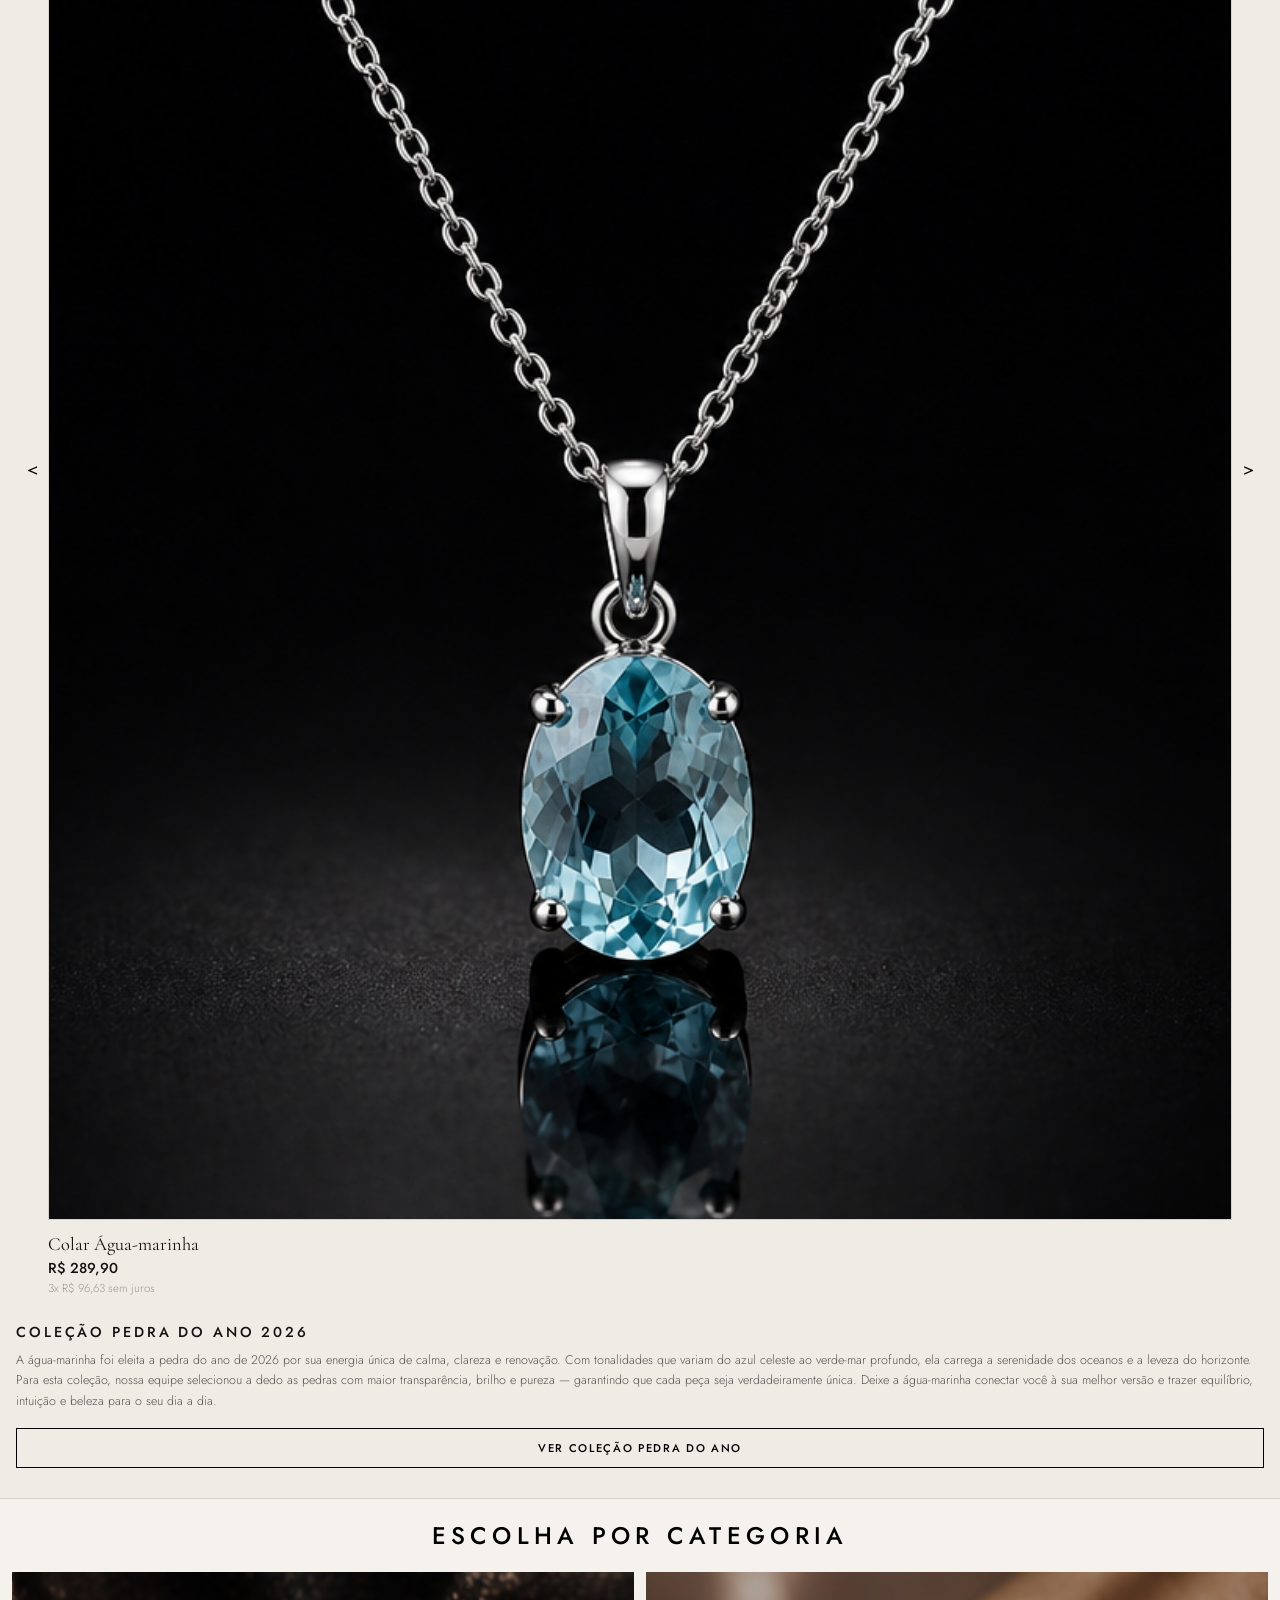
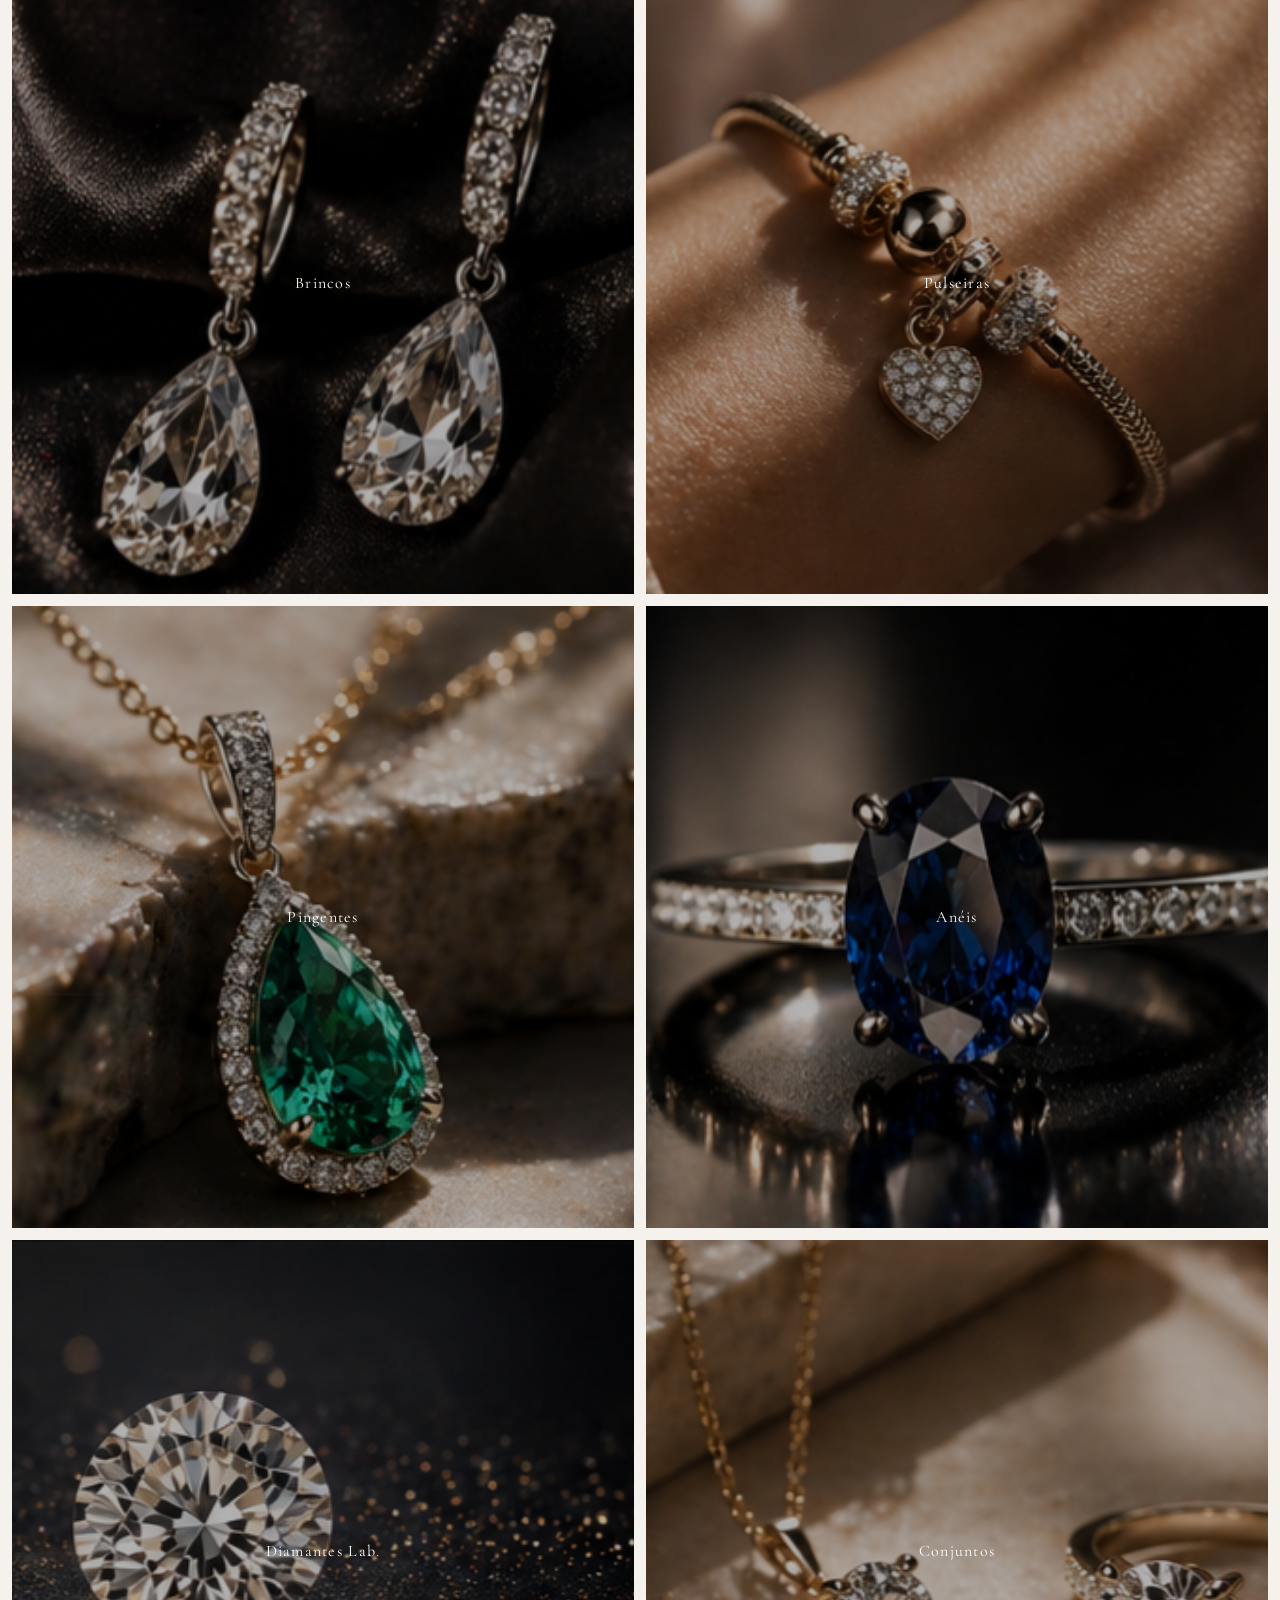
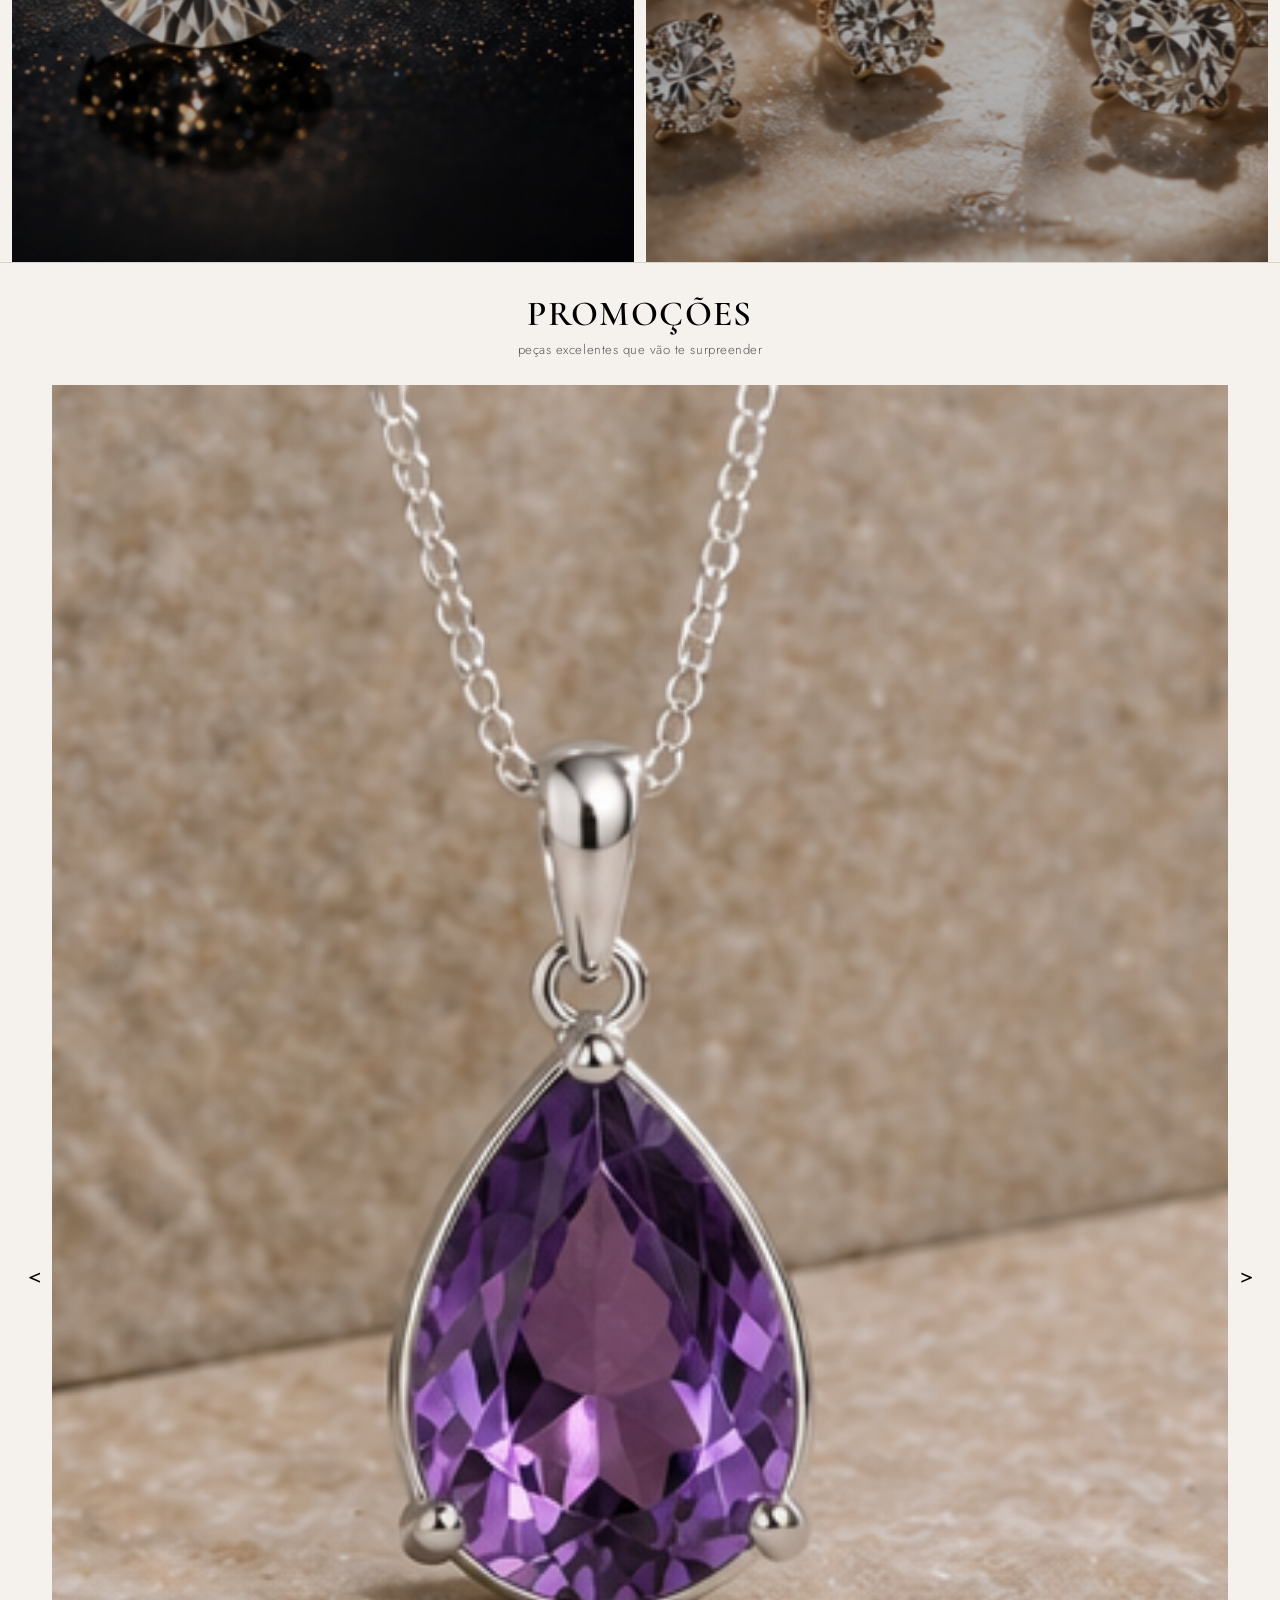
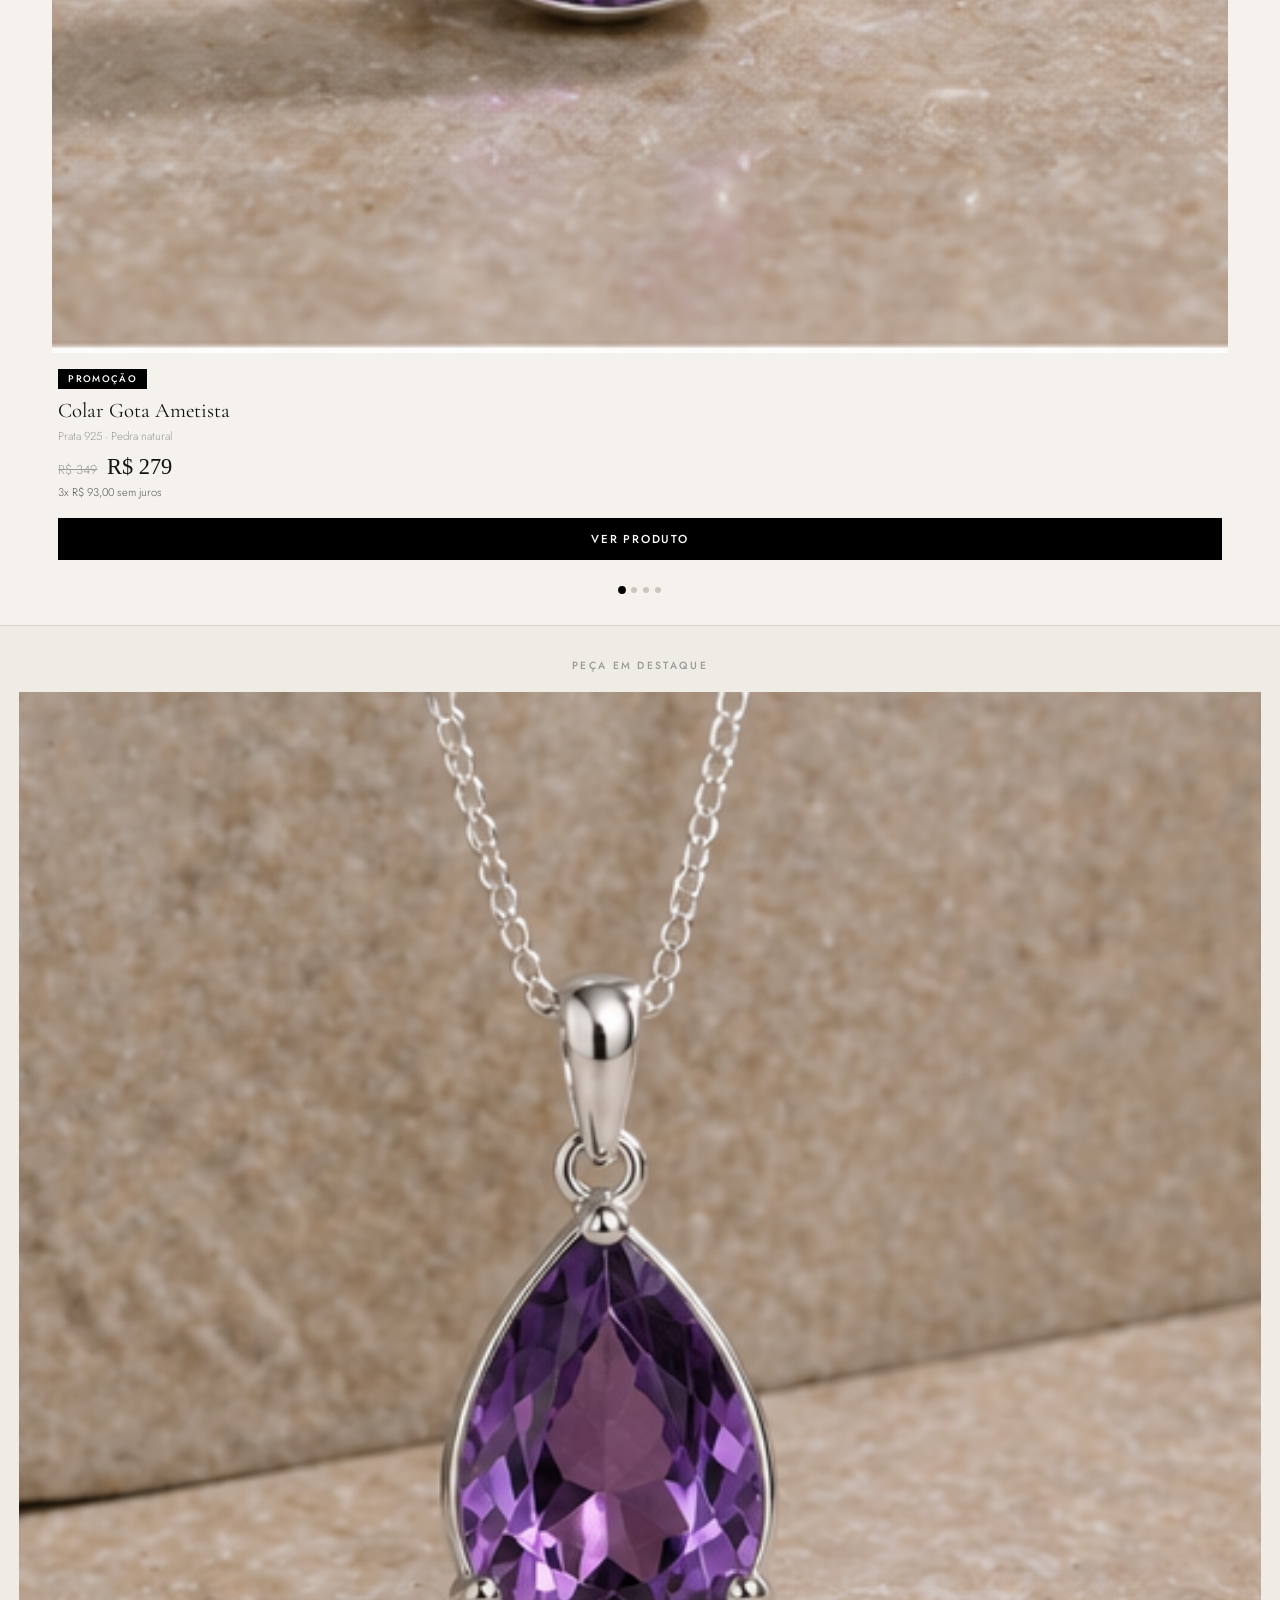
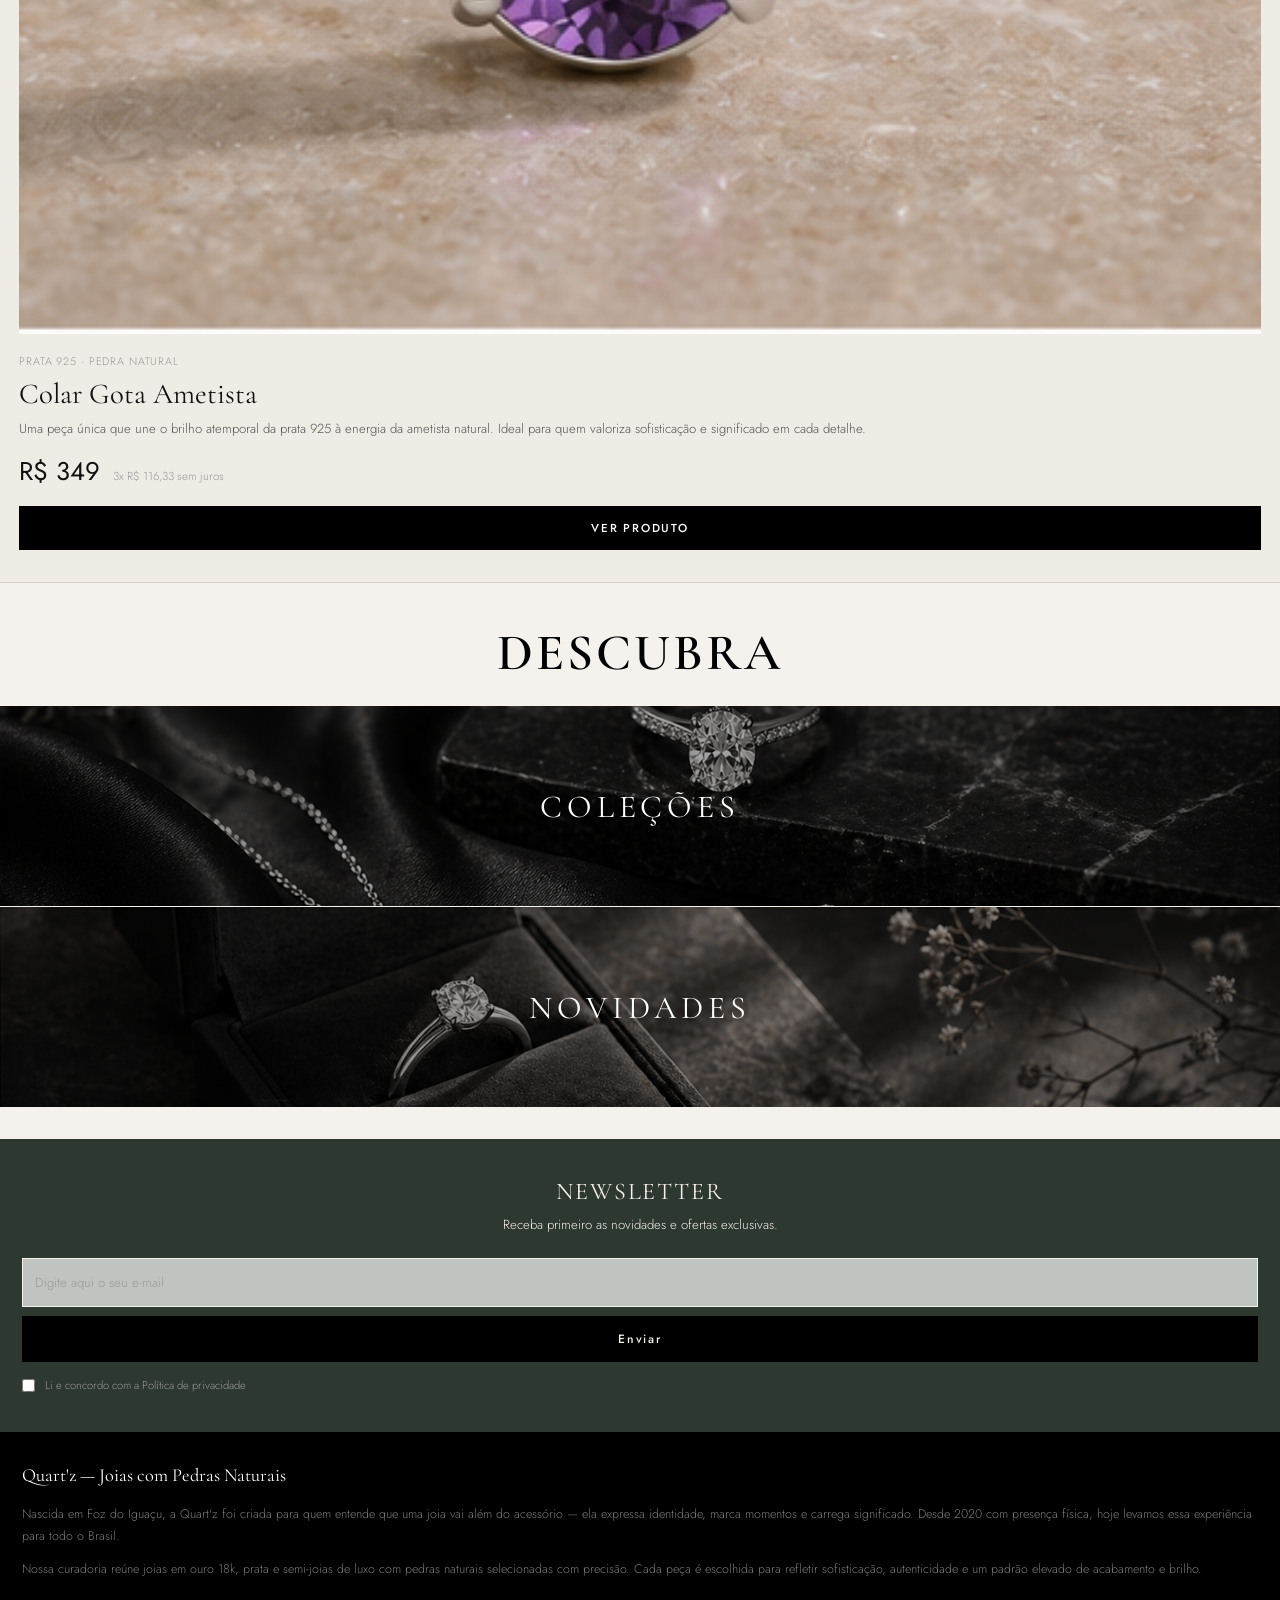
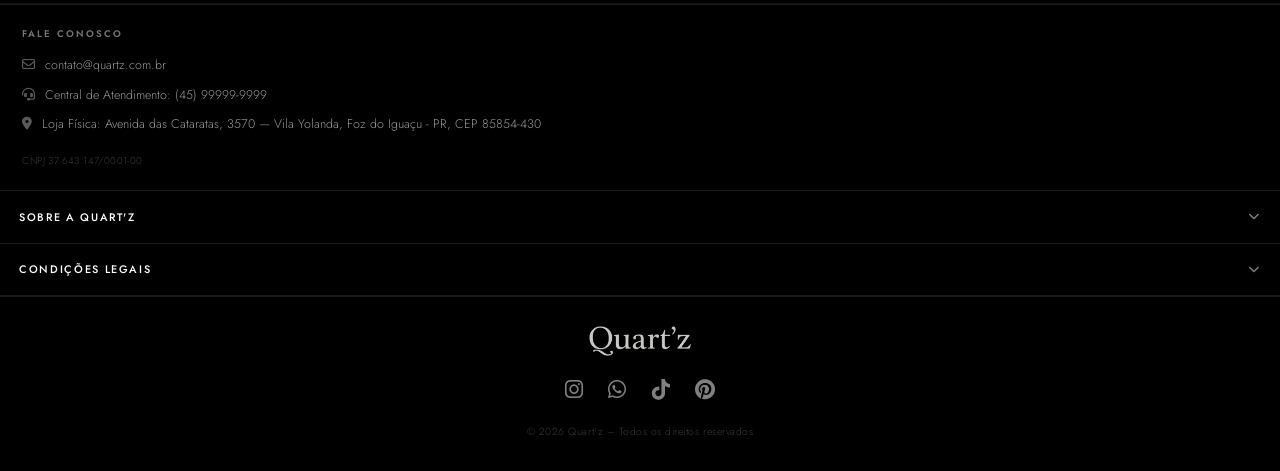
==== commit 3ef08753: "ajustes de fontes e menu lateral" ====
--- a/index.html
+++ b/index.html
@@ -115,6 +115,7 @@
             <div class="colecao-texto">
                 <p class="colecao-tag-label">COLEÇÃO PRAIA</p>
                 <p class="colecao-desc-texto">Semi joias de luxo criadas para quem carrega o verão dentro de si. Peças leves, cheias de brilho e energia — perfeitas para acompanhar cada momento à beira-mar. Inspiradas nas cores e formas do oceano, cada peça traduz a liberdade das ondas, a delicadeza das conchas e o calor da areia dourada. São adornos que contam histórias de sol, sal e alegria, ideais para quem quer levar um pouco do paraíso no pulso, no pescoço e nas orelhas.</p>
+                <a href="semi.html" class="colecao-btn">VER COLEÇÃO PRAIA</a>
             </div>
         </div>
 
@@ -154,6 +155,7 @@
             <div class="colecao-texto">
                 <p class="colecao-tag-label">COLEÇÃO PEDRA DO ANO 2026</p>
                 <p class="colecao-desc-texto">A água-marinha foi eleita a pedra do ano de 2026 por sua energia única de calma, clareza e renovação. Com tonalidades que variam do azul celeste ao verde-mar profundo, ela carrega a serenidade dos oceanos e a leveza do horizonte. Para esta coleção, nossa equipe selecionou a dedo as pedras com maior transparência, brilho e pureza — garantindo que cada peça seja verdadeiramente única. Deixe a água-marinha conectar você à sua melhor versão e trazer equilíbrio, intuição e beleza para o seu dia a dia.</p>
+                <a href="joias.html" class="colecao-btn">VER COLEÇÃO PEDRA DO ANO</a>
             </div>
         </div>
     </section>
@@ -163,28 +165,40 @@
         <h2 class="secao-titulo secao-titulo-centro">ESCOLHA POR CATEGORIA</h2>
         <div class="categorias-grid">
             <a href="#" class="categoria-card">
-                <div class="categoria-foto"><img src="./src/imagens/brincos.png" alt="img brincos"></div>
-                <span class="categoria-nome">Brincos</span>
-            </a>
-            <a href="#" class="categoria-card">
-                <div class="categoria-foto"><img src="./src/imagens/pulseiras.png" alt="img pulseiras"></div>
-                <span class="categoria-nome">Pulseiras</span>
-            </a>
-            <a href="#" class="categoria-card">
-                <div class="categoria-foto"><img src="./src/imagens/pingentes.png" alt="img pingentes"></div>
-                <span class="categoria-nome">Pingentes</span>
-            </a>
-            <a href="#" class="categoria-card">
-                <div class="categoria-foto"><img src="./src/imagens/aneis.png" alt="img aneis"></div>
-                <span class="categoria-nome">Anéis</span>
-            </a>
-            <a href="#" class="categoria-card">
-                <div class="categoria-foto"><img src="./src/imagens/dialab.png" alt="img diamantes lab"></div>
-                <span class="categoria-nome">Diamantes Lab.</span>
-            </a>
-            <a href="#" class="categoria-card">
-                <div class="categoria-foto"><img src="./src/imagens/conjuntos.png" alt="img conjuntos"></div>
-                <span class="categoria-nome">Conjuntos</span>
+                <div class="categoria-foto">
+                    <img src="./src/imagens/brincos.png" alt="img brincos">
+                    <span class="categoria-nome">Brincos</span>
+                </div>
+            </a>
+            <a href="#" class="categoria-card">
+                <div class="categoria-foto">
+                    <img src="./src/imagens/pulseiras.png" alt="img pulseiras">
+                    <span class="categoria-nome">Pulseiras</span>
+                </div>
+            </a>
+            <a href="#" class="categoria-card">
+                <div class="categoria-foto">
+                    <img src="./src/imagens/pingentes.png" alt="img pingentes">
+                    <span class="categoria-nome">Pingentes</span>
+                </div>
+            </a>
+            <a href="#" class="categoria-card">
+                <div class="categoria-foto">
+                    <img src="./src/imagens/aneis.png" alt="img aneis">
+                    <span class="categoria-nome">Anéis</span>
+                </div>
+            </a>
+            <a href="#" class="categoria-card">
+                <div class="categoria-foto">
+                    <img src="./src/imagens/dialab.png" alt="img diamantes lab">
+                    <span class="categoria-nome">Diamantes Lab.</span>
+                </div>
+            </a>
+            <a href="#" class="categoria-card">
+                <div class="categoria-foto">
+                    <img src="./src/imagens/conjuntos.png" alt="img conjuntos">
+                    <span class="categoria-nome">Conjuntos</span>
+                </div>
             </a>
         </div>
     </section>
@@ -379,44 +393,40 @@
 
     <!-- ===== MENU LATERAL ===== -->
     <div id="nav-links" class="menu">
+
+        <!-- header só com o X -->
         <div class="menu-header">
             <button class="btn-close" aria-label="Fechar menu"><i class="fa-solid fa-times"></i></button>
-            <div class="menu-logo"><img src="./src/imagens/logo-preta.png" alt="Logo Quart'z"></div>
-            <hr class="menu-divider">
-        </div>
-        <div class="menu-auth">
-            <p>Olá, faça login ou cadastre-se</p>
-            <div class="menu-auth-buttons">
-                <button class="menu-btn-entrar">ENTRAR</button>
-                <button class="menu-btn-cadastrar">CADASTRAR</button>
-            </div>
-        </div>
+        </div>
+
+        <!-- itens principais -->
         <div class="menu-section menu-section-principal">
             <ul>
                 <li><a href="joias.html">Joias Finas <i class="fa-solid fa-chevron-right"></i></a></li>
-                <li><a href="#">Semi-Joias de Luxo <i class="fa-solid fa-chevron-right"></i></a></li>
+                <li><a href="semi.html">Semi-Joias de Luxo <i class="fa-solid fa-chevron-right"></i></a></li>
                 <li><a href="#">Diamantes Lab. <i class="fa-solid fa-chevron-right"></i></a></li>
                 <li><a href="#">Coleções <i class="fa-solid fa-chevron-right"></i></a></li>
                 <li><a href="#">Novidades <i class="fa-solid fa-chevron-right"></i></a></li>
-                <li><a href="#">Pomoções <i class="fa-solid fa-chevron-right"></i></a></li>
+                <li><a href="#">Promoções <i class="fa-solid fa-chevron-right"></i></a></li>
+                <li><a href="#" class="menu-item-conta"><i class="fa-regular fa-user"></i> Conta <i class="fa-solid fa-chevron-right"></i></a></li>
             </ul>
         </div>
+
+        <!-- espaçador flexível -->
+        <div class="menu-spacer"></div>
+
+        <!-- logo + descubra no rodapé -->
         <div class="menu-section-descubra">
-            <span class="menu-section-label">DESCUBRA</span>
+            <div class="menu-logo-bottom">
+                <img src="./src/imagens/logo-preta.png" alt="Quart'z">
+            </div>
             <ul>
                 <li><a href="#">Energia das pedras <i class="fa-solid fa-chevron-right"></i></a></li>
                 <li><a href="#">Como cuidar das joias <i class="fa-solid fa-chevron-right"></i></a></li>
                 <li><a href="#">Nossa história <i class="fa-solid fa-chevron-right"></i></a></li>
             </ul>
         </div>
-        <div class="menu-footer">
-            <div class="menu-social">
-                <a href="#" aria-label="Instagram"><i class="fa-brands fa-instagram"></i></a>
-                <a href="#" aria-label="TikTok"><i class="fa-brands fa-tiktok"></i></a>
-                <a href="#" aria-label="Pinterest"><i class="fa-brands fa-pinterest"></i></a>
-            </div>
-            <p class="menu-copyright">© 2026 Quart'z</p>
-        </div>
+
     </div>
 
     <div class="overlay"></div>
--- a/src/CSS/global.css
+++ b/src/CSS/global.css
@@ -114,13 +114,15 @@
     flex-direction: column;
     transition: left 0.3s ease;
     z-index: 1050;
-    /* sem overflow-y — menu não scrolla */
+    overflow-y: auto;
+    -ms-overflow-style: none;
+    scrollbar-width: none;
 }
 .menu::-webkit-scrollbar { display: none; }
 .menu.show { left: 0; }
 
 .menu-header {
-    padding: 0.8rem 1.2rem 0;
+    padding: 0.8rem 1.2rem 0.4rem;
     flex-shrink: 0;
 }
 
@@ -130,70 +132,31 @@
     padding: 4px;
     display: block;
     margin-left: auto;
-    margin-bottom: 0.5rem;
-}
-
-.menu-logo {
+}
+
+/* espaçador empurra descubra para o fundo */
+.menu-spacer { flex: 1; }
+
+/* logo pequena acima do descubra */
+.menu-logo-bottom {
     display: block;
     text-align: center;
-    padding: 0.4rem 0 0.8rem;
-}
-
-.menu-logo img {
-    height: 28px;
+    padding: 1rem 0 0.8rem;
+}
+
+.menu-logo-bottom img {
+    height: 20px;
     width: auto;
     display: block;
     margin: auto;
-}
-
-.menu-divider {
-    border: none;
-    border-top: 1px solid var(--borda);
-    margin: 0;
-}
-
-/* auth */
-.menu-auth {
-    padding: 0.8rem 1.2rem;
-    background-color: rgba(237,233,227,0.45);
-    flex-shrink: 0;
-}
-
-.menu-auth p {
-    font-size: 0.78rem;
-    color: var(--texto-secundario);
-    margin-bottom: 0.6rem;
-}
-
-.menu-auth-buttons { display: flex; gap: 0.5rem; }
-
-.menu-btn-entrar {
-    flex: 1;
-    padding: 10px 0;
-    border: 1px solid var(--destaque);
-    color: var(--destaque);
-    font-family: 'Jost', sans-serif;
-    font-size: 0.68rem;
-    font-weight: 500;
-    letter-spacing: 0.1em;
-    background: transparent;
-    cursor: pointer;
-}
-
-.menu-btn-cadastrar {
-    flex: 1;
-    padding: 10px 0;
-    background-color: var(--preto);
-    color: var(--branco);
-    font-family: 'Jost', sans-serif;
-    font-size: 0.68rem;
-    font-weight: 500;
-    letter-spacing: 0.1em;
-    border: none;
-    cursor: pointer;
-}
-
-/* seção principal — itens grandes */
+    opacity: 0.6;
+}
+
+/* item Conta */
+.menu-item-conta { color: var(--texto-secundario) !important; }
+.menu-item-conta i.fa-user { font-size: 0.85rem; margin-right: 4px; }
+
+/* seção principal */
 .menu-section-principal {
     padding: 0;
     background-color: var(--branco);
@@ -202,9 +165,7 @@
 
 .menu-section-principal ul { list-style: none; }
 
-.menu-section-principal ul li {
-    border-bottom: 1px solid var(--borda);
-}
+.menu-section-principal ul li { border-bottom: 1px solid var(--borda); }
 
 .menu-section-principal ul li a {
     display: flex;
@@ -221,45 +182,33 @@
 .menu-section-principal ul li a:hover { color: var(--destaque-escuro); }
 
 .menu-section-principal ul li a i.fa-chevron-right {
-    font-size: 0.6rem;
+    font-size: 0.65rem;
     color: var(--texto-muted);
 }
 
-/* seção descubra — empurrada para o rodapé */
+/* seção descubra */
 .menu-section-descubra {
-    margin-top: auto;
-    padding: 0.8rem 1.2rem;
+    flex-shrink: 0;
     background-color: var(--branco);
     border-top: 1px solid var(--borda);
-    flex-shrink: 0;
-}
-
-.menu-section-descubra .menu-section-label {
-    font-size: 0.6rem;
-    letter-spacing: 0.22em;
+}
+
+.menu-section-descubra .menu-section-label { display: none; }
+
+.menu-section-descubra ul { list-style: none; }
+
+.menu-section-descubra ul li { border-bottom: 1px solid var(--borda); }
+
+.menu-section-descubra ul li:last-child { border-bottom: none; }
+
+.menu-section-descubra ul li a {
+    display: flex;
+    justify-content: space-between;
+    align-items: center;
+    padding: 11px 1.2rem;
+    font-size: 0.85rem;
+    font-weight: 300;
     color: var(--texto-secundario);
-    font-weight: 500;
-    display: block;
-    margin-bottom: 0.4rem;
-    text-transform: uppercase;
-}
-
-.menu-section-descubra ul { list-style: none; }
-
-.menu-section-descubra ul li {
-    border-bottom: 1px solid var(--borda);
-}
-
-.menu-section-descubra ul li:last-child { border-bottom: none; }
-
-.menu-section-descubra ul li a {
-    display: flex;
-    justify-content: space-between;
-    align-items: center;
-    padding: 11px 0;
-    font-size: 0.9rem;
-    font-weight: 300;
-    color: var(--texto-principal);
     transition: color 0.2s;
 }
 
@@ -270,5 +219,6 @@
     color: var(--texto-muted);
 }
 
-/* rodapé do menu */
+/* rodapé do menu — oculto */
 .menu-footer { display: none; }
+.menu-divider { border: none; border-top: 1px solid var(--borda); margin: 0; }
--- a/src/CSS/main.css
+++ b/src/CSS/main.css
@@ -125,7 +125,7 @@
 /* ===== HERO ===== */
 .hero {
     position: relative;
-    height: 84svh;
+    height: 95svh;
     display: flex;
     align-items: flex-end;
     overflow: hidden;
@@ -300,18 +300,18 @@
     transition: background-color 0.2s;
     overflow: hidden;
     height: 100%;
-}
-
-.categoria-card:active {
-    background-color: var(--bg-card);
-}
+    position: relative;
+}
+
+.categoria-card:active { background-color: var(--bg-card); }
 
 .categoria-foto {
     width: 100%;
-    margin: 0 auto; 
+    margin: 0 auto;
     aspect-ratio: 1;
-    background-color: #f5f2ed;;
+    background-color: #f5f2ed;
     overflow: hidden;
+    position: relative;
 }
 
 .categoria-foto img {
@@ -322,16 +322,32 @@
     transition: transform 0.4s ease;
 }
 
-.categoria-card:hover .categoria-foto img {
-    transform: scale(1.04);
-}
+.categoria-card:hover .categoria-foto img { transform: scale(1.04); }
+
+.categoria-foto::after {
+    content: '';
+    position: absolute;
+    inset: 0;
+    background: rgba(0,0,0,0.3);
+    transition: background 0.3s;
+}
+
+.categoria-card:hover .categoria-foto::after { background: rgba(0,0,0,0.45); }
 
 .categoria-nome {
-    font-size: 0.85rem;
-    font-weight: 400;
-    color: var(--texto-principal);
-    padding: 0.7rem 0.8rem 0.9rem;
-    letter-spacing: 0.02em;
+    position: absolute;
+    inset: 0;
+    display: flex;
+    align-items: center;
+    justify-content: center;
+    font-family: 'Cormorant Garamond', serif;
+    font-size: 1rem;
+    font-weight: 400;
+    color: var(--branco);
+    letter-spacing: 0.08em;
+    z-index: 1;
+    pointer-events: none;
+    text-align: center;
 }
 
 /* ===== SEÇÃO PROMOÇÕES — base (sobrescrita pela versão final abaixo) ===== */
@@ -373,7 +389,7 @@
 }
 
 .promo-preco {
-    font-family: 'Cormorant Garamond', serif;
+    font-family: 'Jost, sans-serif';
     font-size: 1.4rem;
     color: var(--texto-principal);
     font-weight: 400;
@@ -853,182 +869,11 @@
     color: var(--preto);
 }
 
-/* ===== MENU LATERAL ===== */
-.menu {
-    position: fixed;
-    top: 0;
-    left: -100%;
-    width: 78%;
-    max-width: 320px;
-    height: 100vh;
-    height: 100svh;
-    background-color: var(--branco);
-    border-right: 1px solid var(--borda);
-    display: flex;
-    flex-direction: column;
-    /* sem overflow-y: auto — não scrolla mais */
-    transition: left 0.3s ease;
-    z-index: 1050;
-}
-
-.menu.show {
-    left: 0;
-}
-
-.menu-header {
-    padding: 0.8rem 1.2rem 0;
-    flex-shrink: 0;
-}
-
-.btn-close {
-    font-size: 1.1rem;
-    color: var(--texto-secundario);
-    padding: 4px;
-    display: block;
-    margin-left: auto;
-    margin-bottom: 0.5rem;
-}
-
-.menu-logo {
-    text-align: center;
-    padding: 0.5rem 0 1rem;
-}
-
-.menu-logo img {
-    height: 48px;
-    width: auto;
-    display: block;
-    margin: auto;
-}
-
-.menu-divider {
-    border: none;
-    border-top: 1px solid var(--borda);
-    margin: 0;
-}
-
-.menu-auth {
-    padding: 0.9rem 1.2rem;
-    background-color: rgba(237, 233, 227, 0.45);
-    flex-shrink: 0;
-}
-
-.menu-auth p {
-    font-size: 0.8rem;
-    color: var(--texto-secundario);
-    margin-bottom: 0.7rem;
-}
-
-.menu-auth-buttons {
-    display: flex;
-    gap: 0.5rem;
-}
-
-.menu-btn-entrar {
-    flex: 1;
-    padding: 11px 0;
-    border: 1px solid var(--destaque);
-    color: var(--destaque);
-    font-family: 'Jost', sans-serif;
-    font-size: 0.72rem;
-    font-weight: 500;
-    letter-spacing: 0.1em;
-    background: transparent;
-    cursor: pointer;
-}
-
-.menu-btn-cadastrar {
-    flex: 1;
-    padding: 11px 0;
-    background-color: var(--preto);
-    color: var(--branco);
-    font-family: 'Jost', sans-serif;
-    font-size: 0.72rem;
-    font-weight: 500;
-    letter-spacing: 0.1em;
-    border: none;
-    cursor: pointer;
-}
-
-.menu-section {
-    padding: 0.8rem 1.2rem;
-    background-color: var(--branco);
-    flex-shrink: 0;
-}
-
-.menu-section-label {
-    font-size: 0.58rem;
-    letter-spacing: 0.2em;
-    color: var(--texto-muted);
-    font-weight: 500;
-    display: block;
-    margin-bottom: 0.6rem;
-    text-transform: uppercase;
-}
-
-.menu-section ul {
-    list-style: none;
-}
-
-.menu-section ul li {
-    border-bottom: 1px solid var(--borda);
-}
-
-.menu-section ul li:last-child {
-    border-bottom: none;
-}
-
-.menu-section ul li a {
-    display: flex;
-    justify-content: space-between;
-    align-items: center;
-    padding: 11px 0;
-    font-size: 0.95rem;
-    font-weight: 300;
-    color: var(--texto-principal);
-    transition: color 0.2s;
-}
-
-.menu-section ul li a:hover {
-    color: var(--destaque-escuro);
-}
-
-.menu-section ul li a i.fa-chevron-right {
-    font-size: 0.6rem;
-    color: var(--texto-muted);
-}
-
-.menu-footer {
-    margin-top: auto;
-    padding: 1rem 1.2rem;
-    text-align: center;
-    background-color: var(--bg-card);
-    border-top: 1px solid var(--borda);
-    flex-shrink: 0;
-}
-
-.menu-social {
-    display: flex;
-    justify-content: center;
-    gap: 1.4rem;
-    margin-bottom: 0.6rem;
-}
-
-.menu-social a {
-    font-size: 1.1rem;
-    color: var(--texto-secundario);
-    transition: color 0.2s;
-}
-
-.menu-social a:hover {
-    color: var(--preto);
-}
-
-.menu-copyright {
-    font-size: 0.65rem;
-    color: var(--texto-muted);
-    letter-spacing: 0.05em;
-}
+/* ===== MENU LATERAL — estilos em global.css ===== */
+
+/* ===================================================
+   ALTERAÇÕES E NOVAS SEÇÕES
+   =================================================== */
 
 /* ===================================================
    ALTERAÇÕES E NOVAS SEÇÕES
@@ -1082,12 +927,12 @@
 
 .secao-titulo-promo {
     font-family: 'Cormorant Garamond', serif;
-    font-size: 2.6rem;
+    font-size: 2.2rem;
     font-weight: 600;
     color: var(--preto);
     text-align: center;
     letter-spacing: 0.04em;
-    padding: 2.4rem 1rem 0.4rem;
+    padding: 1.8rem 1rem 0.3rem;
 }
 
 .secao-subtitulo-promo {
@@ -1187,23 +1032,23 @@
 
 .secao-titulo-colecoes {
     font-family: 'Cormorant Garamond', serif;
-    font-size: 2.6rem;
+    font-size: 2.2rem;
     font-weight: 600;
     color: var(--preto);
     text-align: center;
     letter-spacing: 0.04em;
-    padding: 2.4rem 1rem 0.4rem;
+    padding: 1.8rem 1rem 0.3rem;
 }
 
 .colecao-bloco {
-    padding-bottom: 2rem;
+    padding-bottom: 1.4rem;
     background-color: var(--bg-principal);
 }
 
 .colecao-bloco-alt {
     background-color: var(--bg-secao);
     border-top: 1px solid var(--borda);
-    padding-top: 2rem;
+    padding-top: 1.4rem;
 }
 
 /* wrapper carrossel com setas */
@@ -1303,9 +1148,9 @@
 }
 
 .colecao-desc-texto {
-    font-size: 0.82rem;
+    font-size: 0.78rem;
     color: var(--texto-secundario);
-    line-height: 1.7;
+    line-height: 1.65;
 }
 
 /* ===== DESCUBRA ===== */
@@ -1350,107 +1195,34 @@
 
 /* ===== HERO — diminui para ~55vh ===== */
 .hero {
-    height: 84svh;
+    height: 95svh;
 }
 
 /* ===== HEADER — transparente só enquanto hero está visível ===== */
 /* (lógica agora é baseada na altura do hero via JS — sem mudança de CSS aqui) */
 
-/* ===== CATEGORIAS — nome centralizado ===== */
-.categoria-nome {
+/* ===== BOTÃO DE COLEÇÃO ===== */
+.colecao-btn {
+    display: inline-block;
+    margin-top: 1rem;
+    padding: 11px 0;
+    width: 100%;
     text-align: center;
-    justify-content: center;
-}
-
-/* ===== MENU LATERAL — refatorado ===== */
-
-/* seção principal sem label, itens maiores e mais espaçados */
-.menu-section-principal {
-    padding: 0;
-    background-color: var(--branco);
-    flex-shrink: 0;
-}
-
-.menu-section-principal ul {
-    list-style: none;
-}
-
-.menu-section-principal ul li {
-    border-bottom: 1px solid var(--borda);
-}
-
-.menu-section-principal ul li a {
-    display: flex;
-    justify-content: space-between;
-    align-items: center;
-    padding: 14px 1.2rem;
-    font-size: 1.1rem;
-    font-weight: 300;
-    color: var(--texto-principal);
-    letter-spacing: 0.01em;
-    transition: color 0.2s;
-}
-
-.menu-section-principal ul li a:hover {
-    color: var(--destaque-escuro);
-}
-
-.menu-section-principal ul li a i.fa-chevron-right {
-    font-size: 0.65rem;
-    color: var(--texto-muted);
-}
-
-/* seção DESCUBRA — empurrada pro rodapé, label visível, texto mais escuro */
-.menu-section-descubra {
-    margin-top: auto;
-    padding: 1rem 1.2rem 0.8rem;
-    background-color: var(--branco);
-    border-top: 1px solid var(--borda);
-    flex-shrink: 0;
-}
-
-.menu-section-descubra .menu-section-label {
-    font-size: 0.65rem;
-    letter-spacing: 0.22em;
-    color: var(--texto-secundario);
+    border: 1px solid var(--preto);
+    color: var(--preto);
+    background: transparent;
+    font-family: 'Jost', sans-serif;
+    font-size: 0.7rem;
     font-weight: 500;
-    display: block;
-    margin-bottom: 0.3rem;
-    text-transform: uppercase;
-}
-
-.menu-section-descubra ul {
-    list-style: none;
-}
-
-.menu-section-descubra ul li {
-    border-bottom: 1px solid var(--borda);
-}
-
-.menu-section-descubra ul li:last-child {
-    border-bottom: none;
-}
-
-.menu-section-descubra ul li a {
-    display: flex;
-    justify-content: space-between;
-    align-items: center;
-    padding: 14px 0;
-    font-size: 1rem;
-    font-weight: 400;
-    color: var(--texto-principal);
-    transition: color 0.2s;
-}
-
-.menu-section-descubra ul li a:hover {
-    color: var(--preto);
-}
-
-.menu-section-descubra ul li a i.fa-chevron-right {
-    font-size: 0.6rem;
-    color: var(--texto-muted);
-}
-
+    letter-spacing: 0.15em;
+    text-decoration: none;
+    transition: background-color 0.2s, color 0.2s;
+}
+
+.colecao-btn:hover {
+    background-color: var(--preto);
+    color: var(--branco);
+}
 
 /* ===== PEÇA EM DESTAQUE ===== */
 .secao-destaque {
@@ -1526,7 +1298,7 @@
 }
 
 .destaque-preco {
-    font-family: 'Cormorant Garamond', serif;
+    font-family: 'Jost', sans-serif;
     font-size: 1.6rem;
     font-weight: 400;
     color: var(--texto-principal);
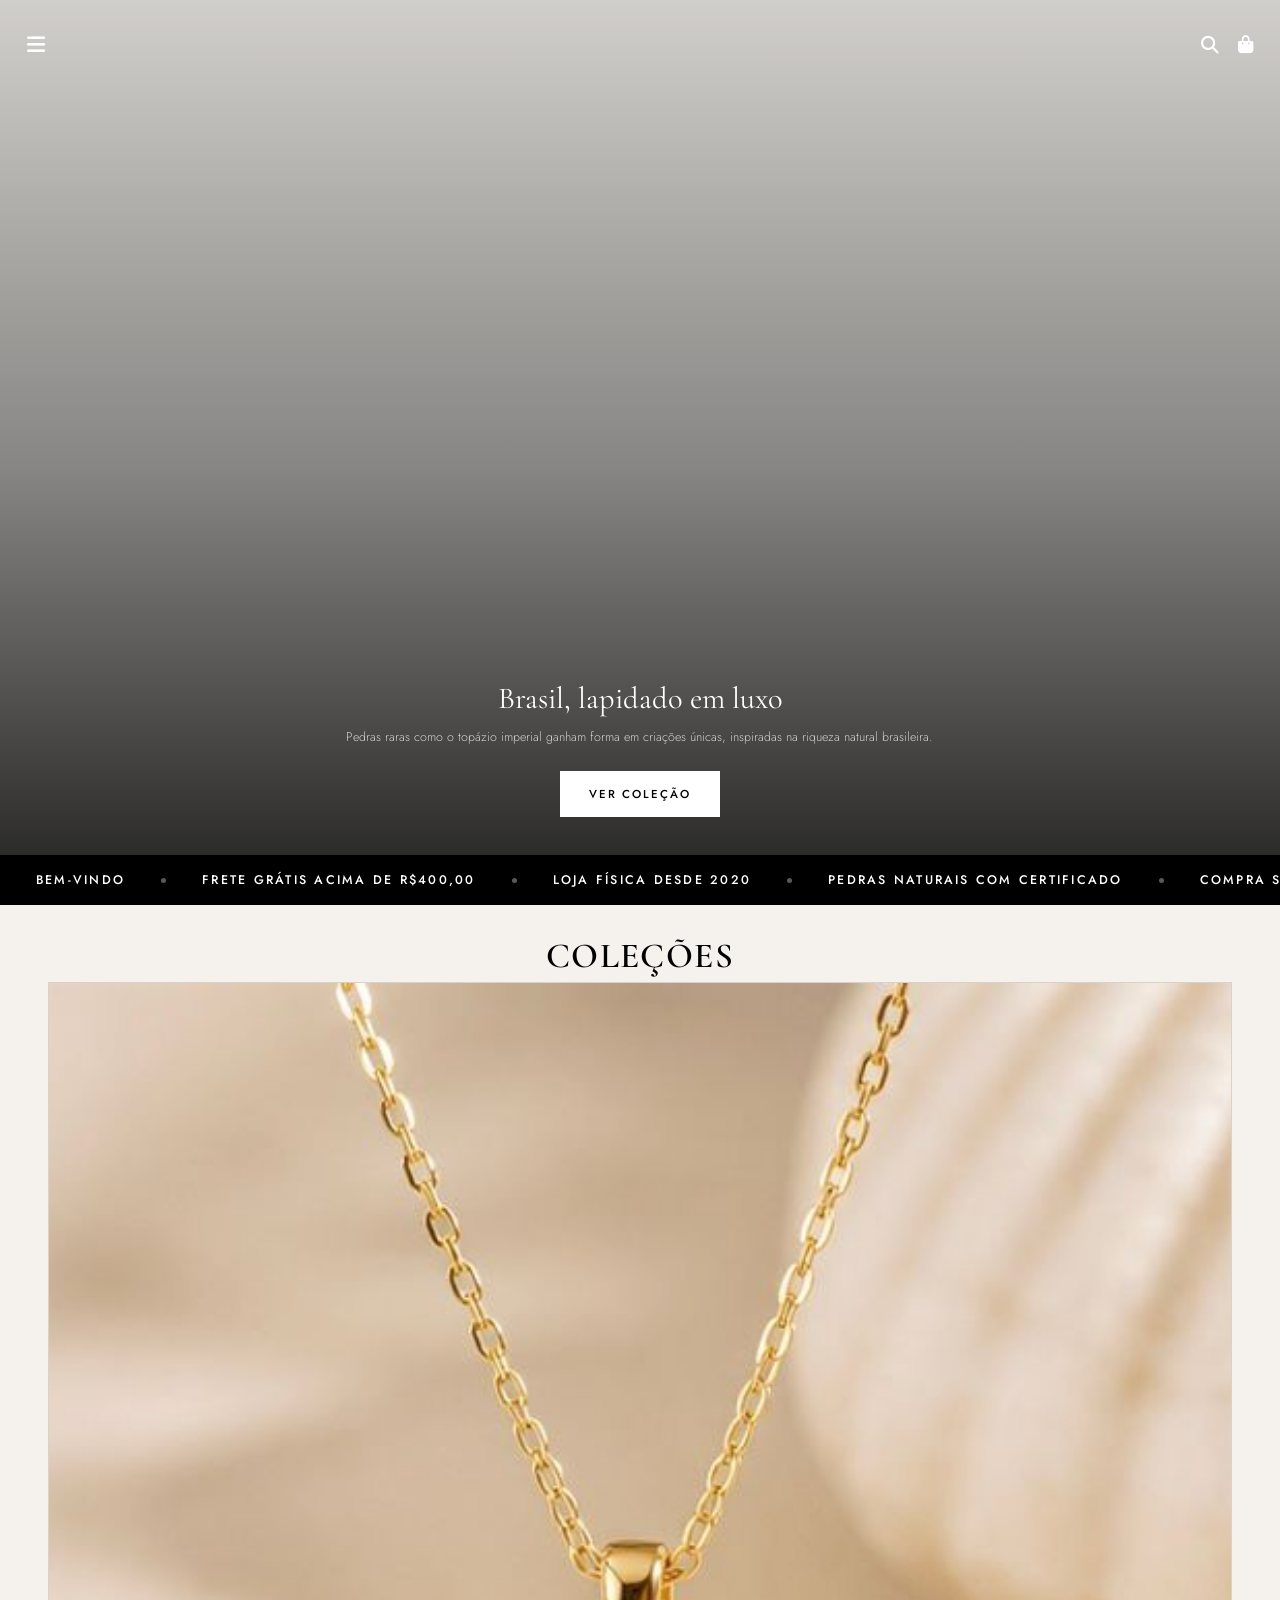
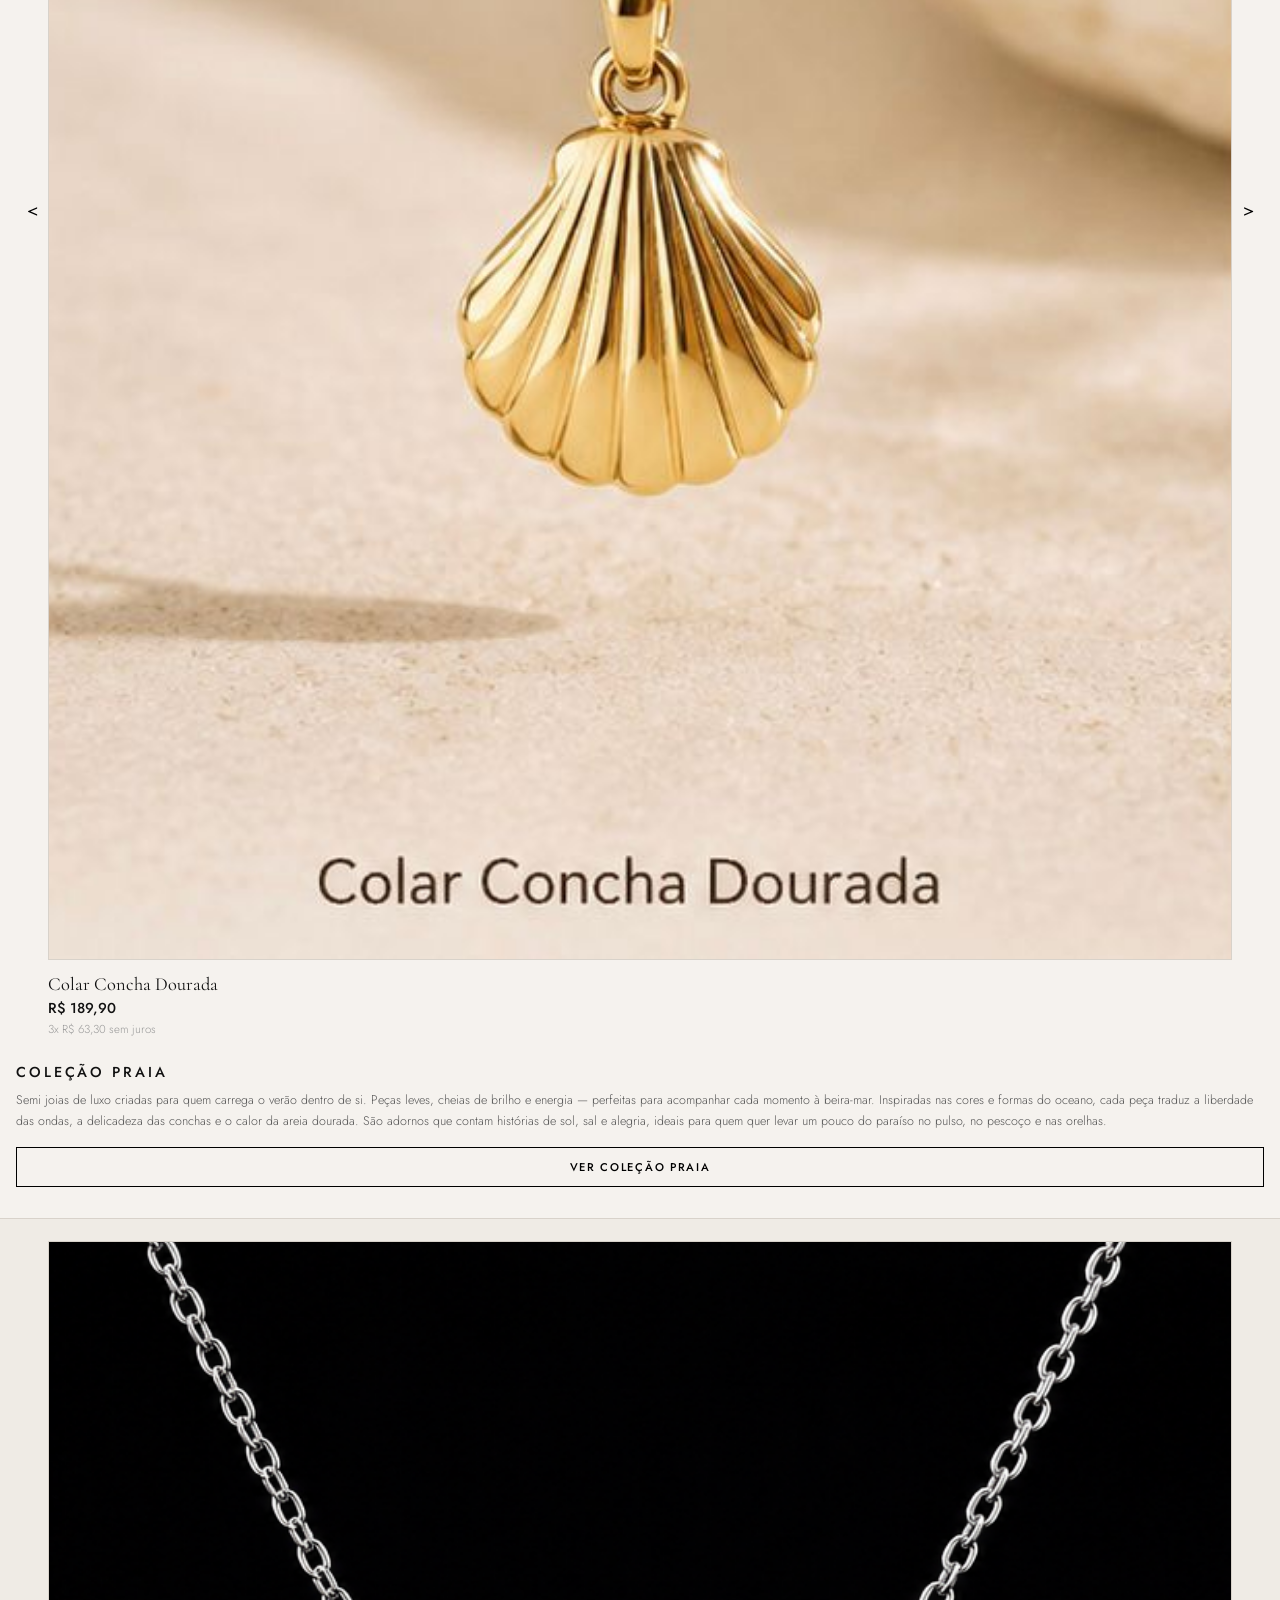
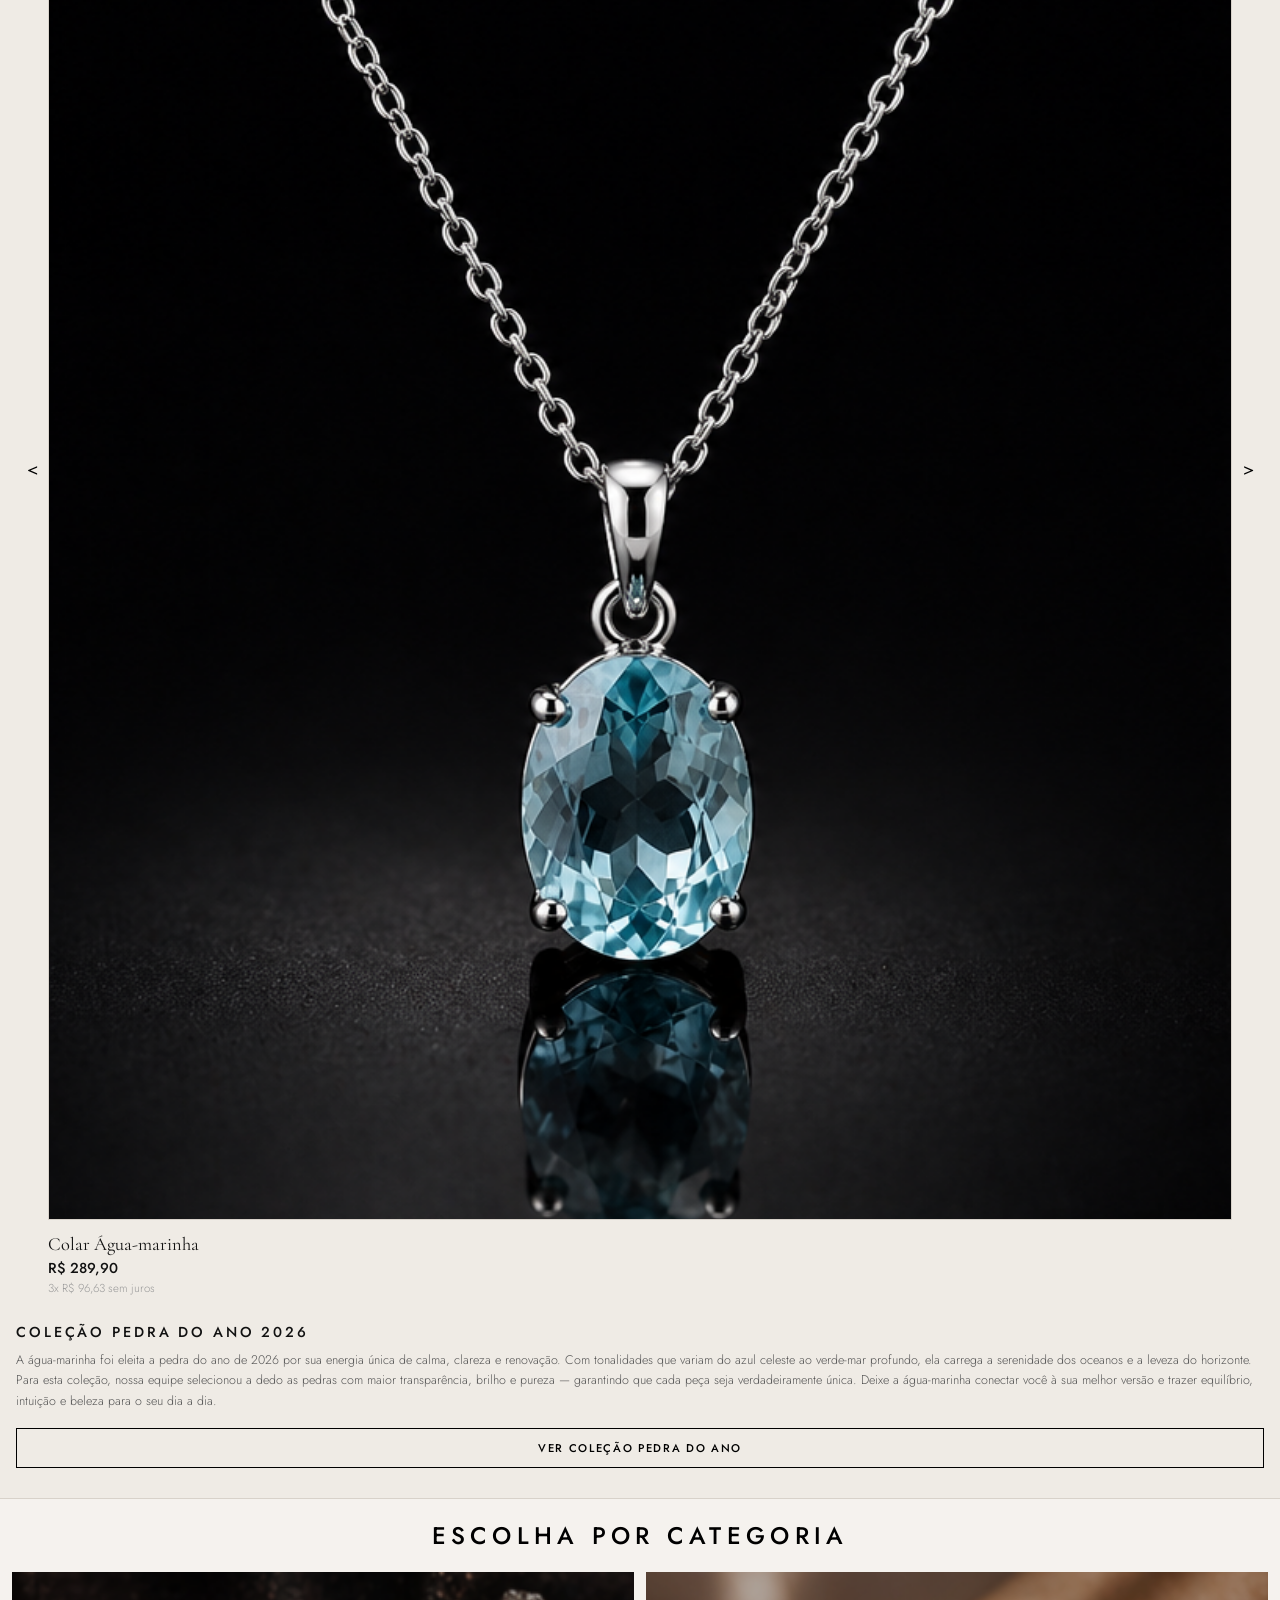
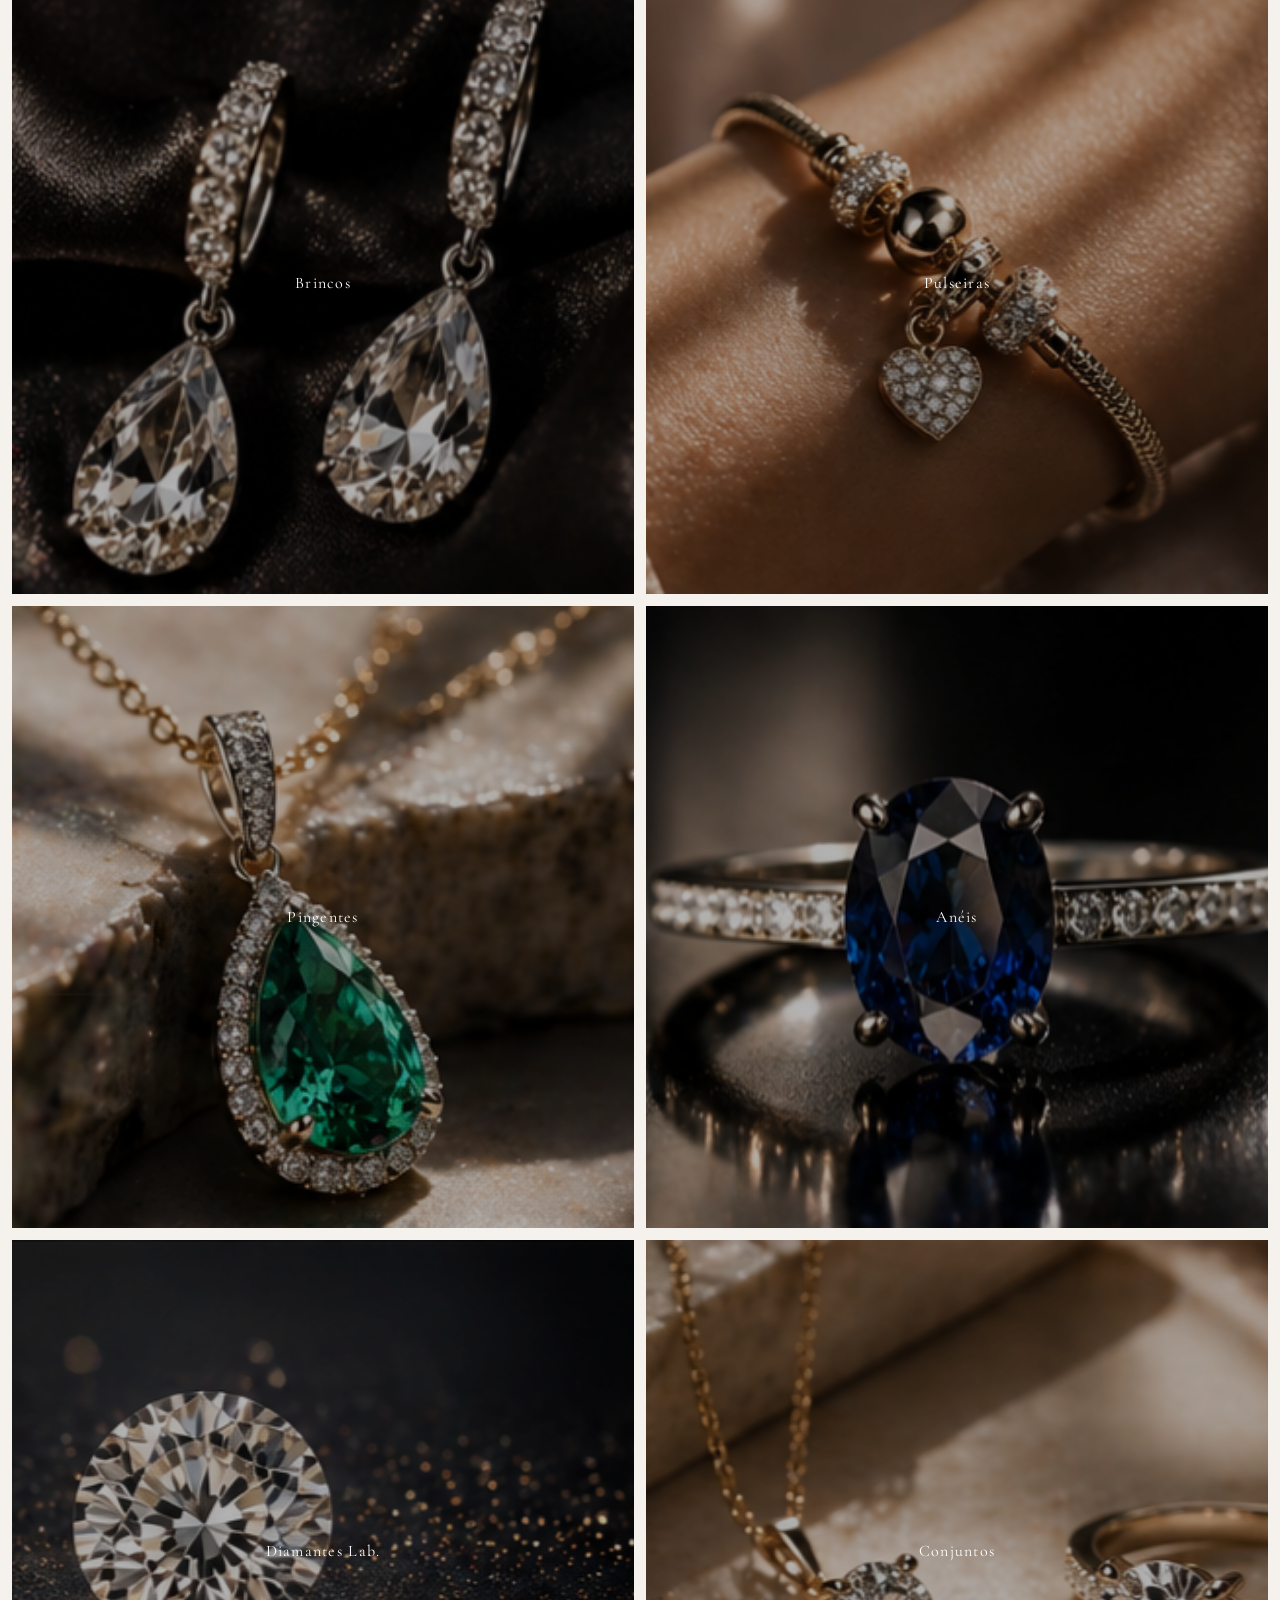
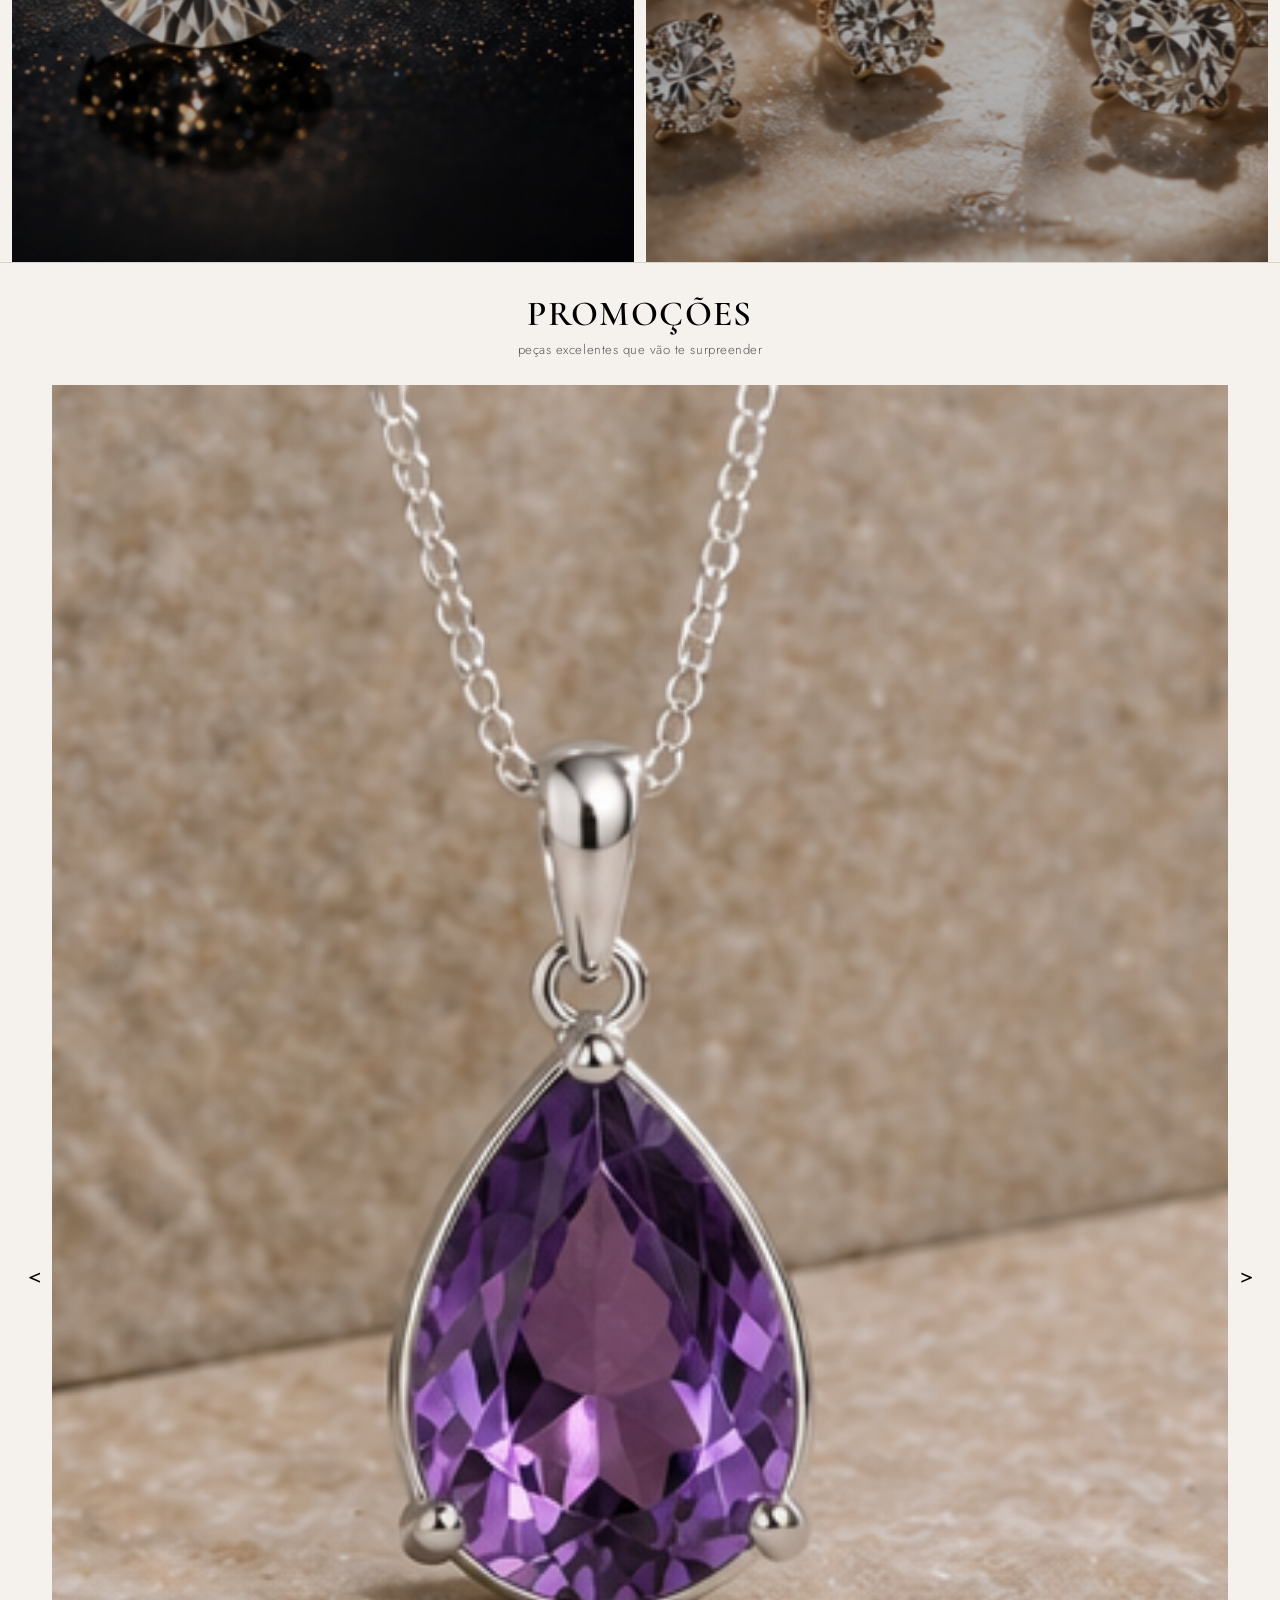
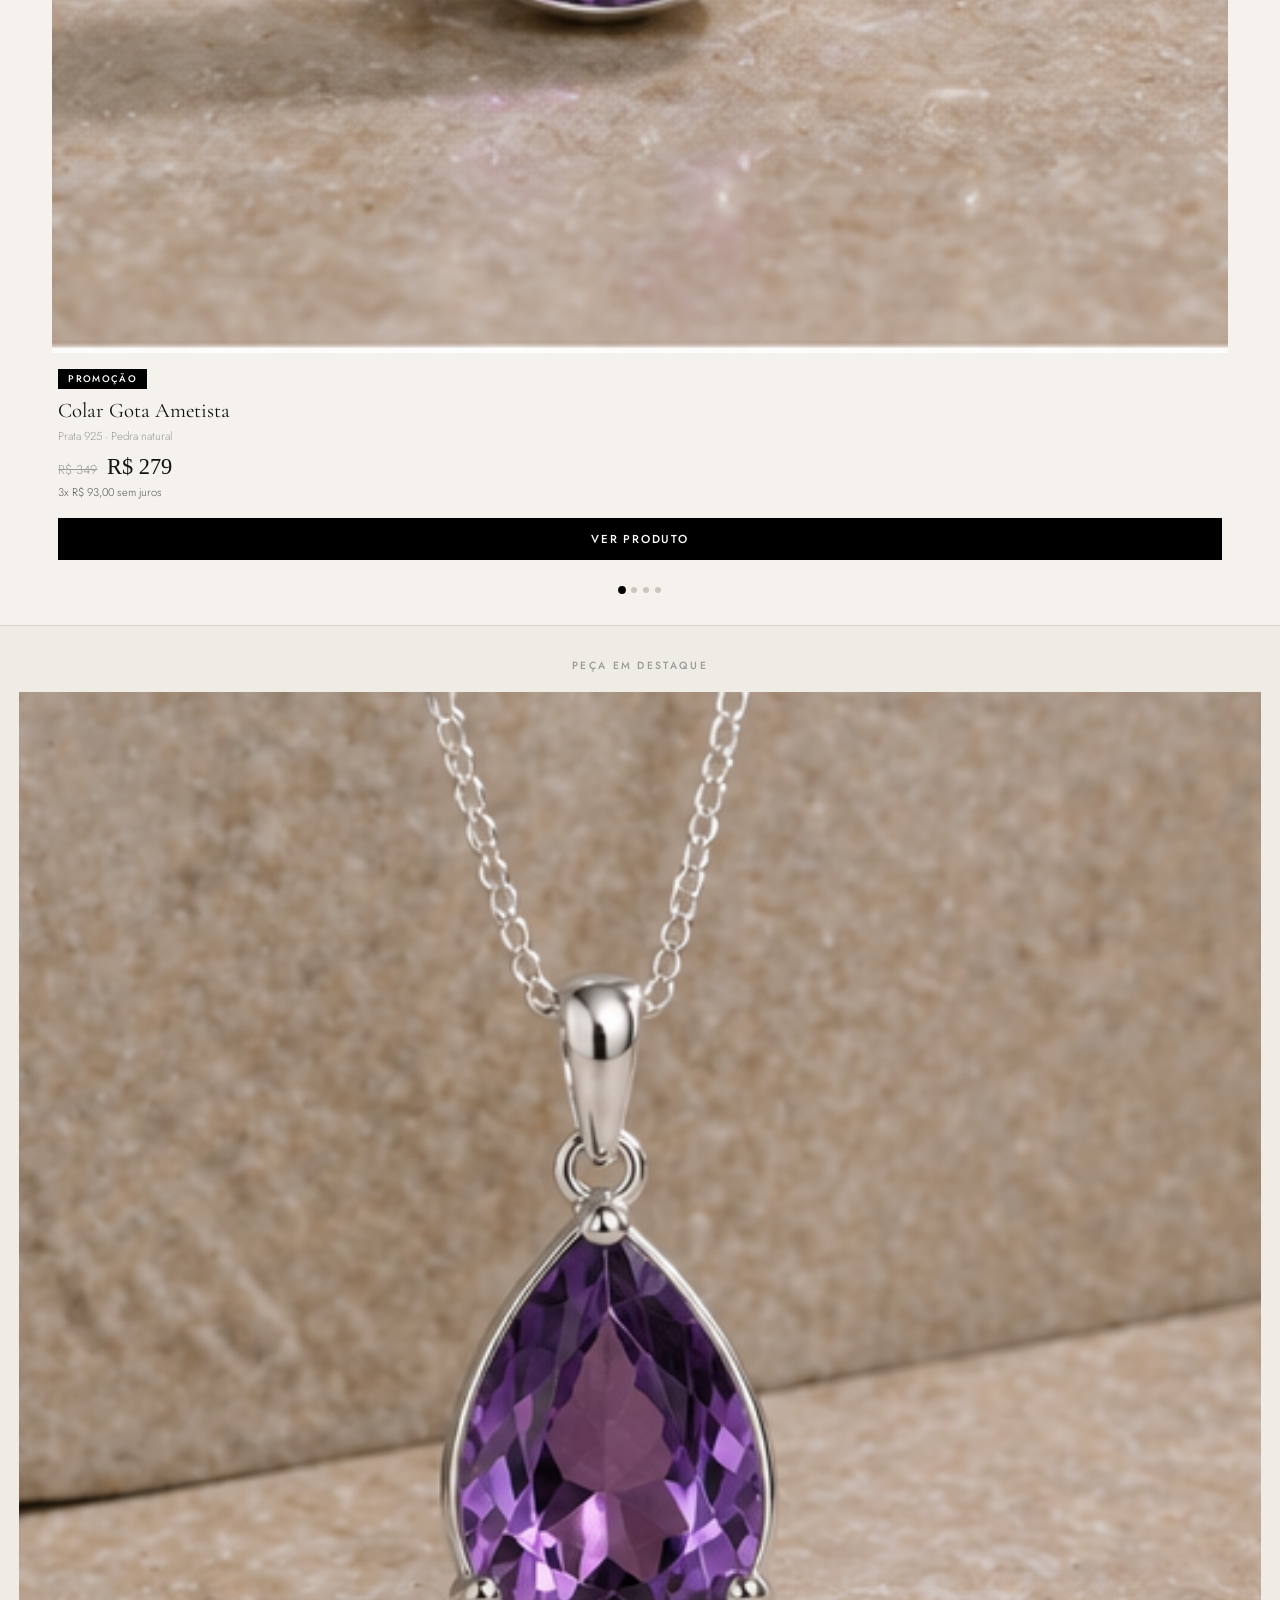
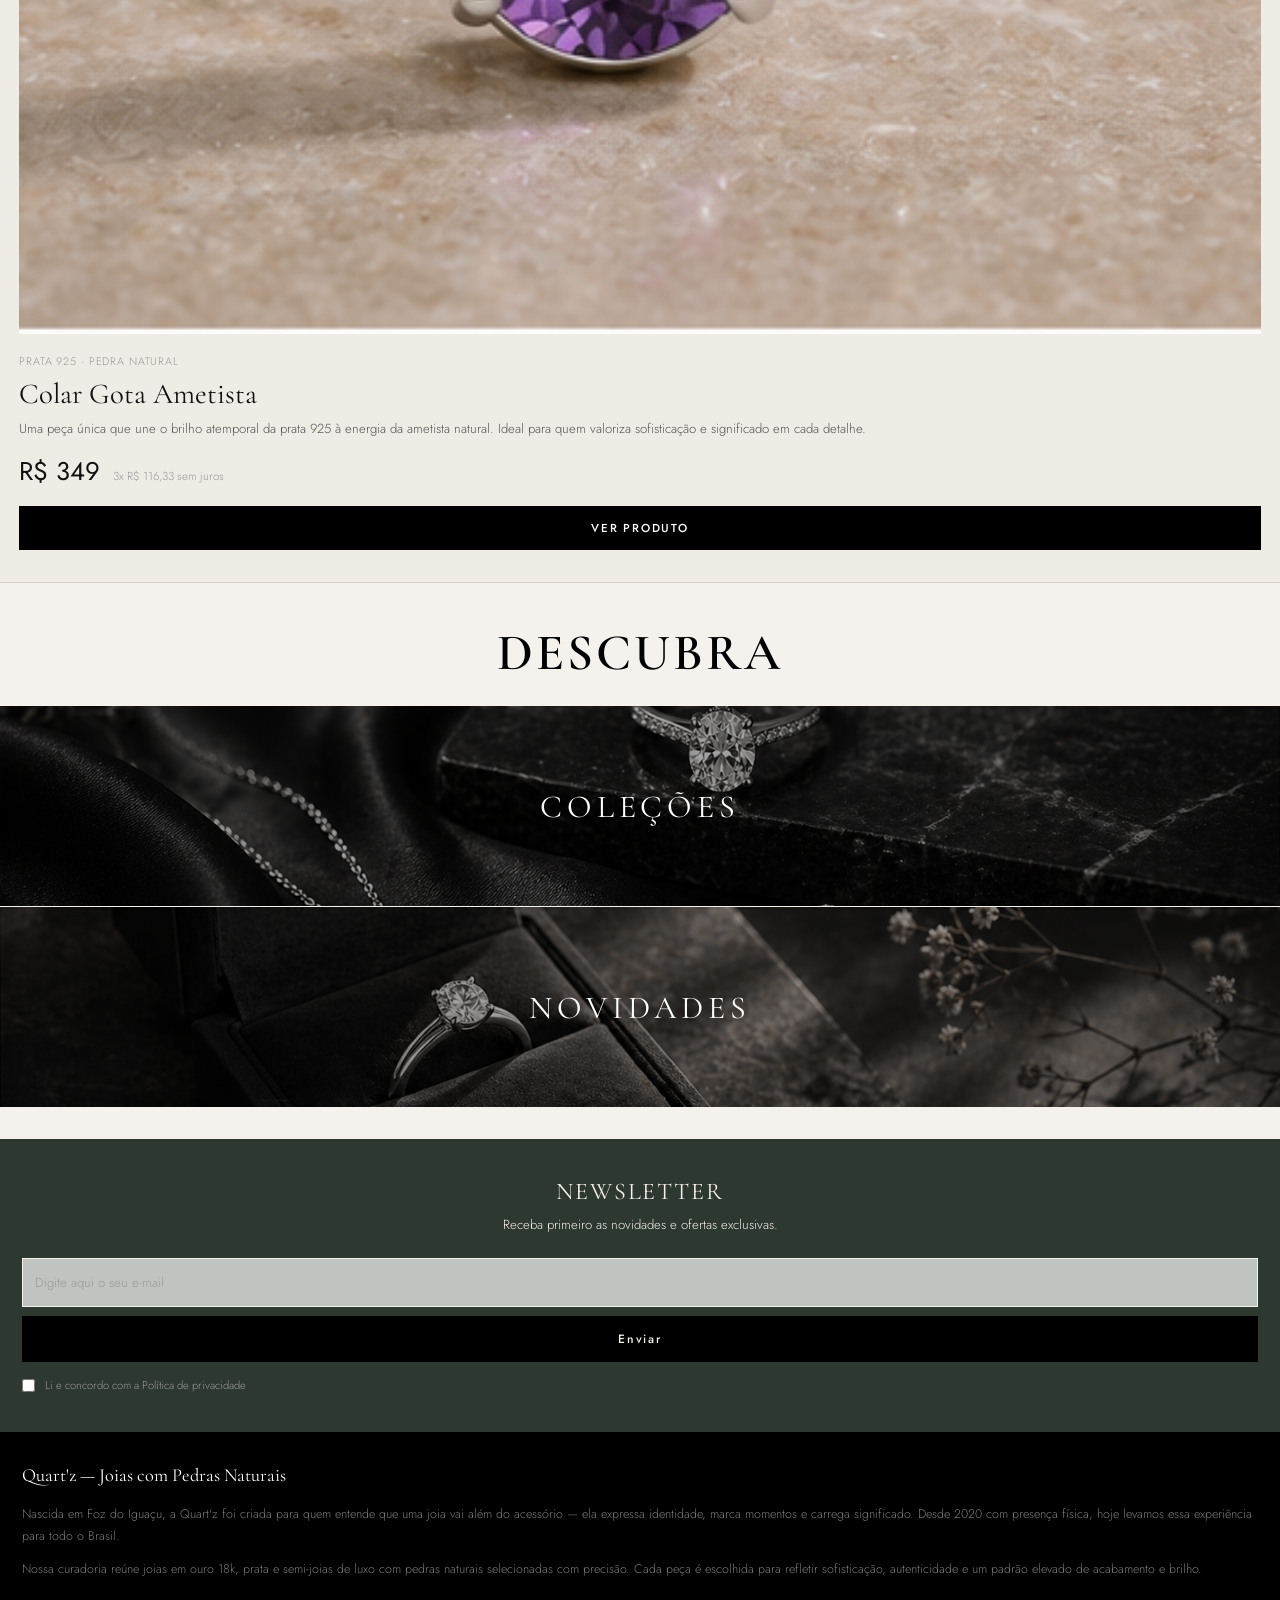
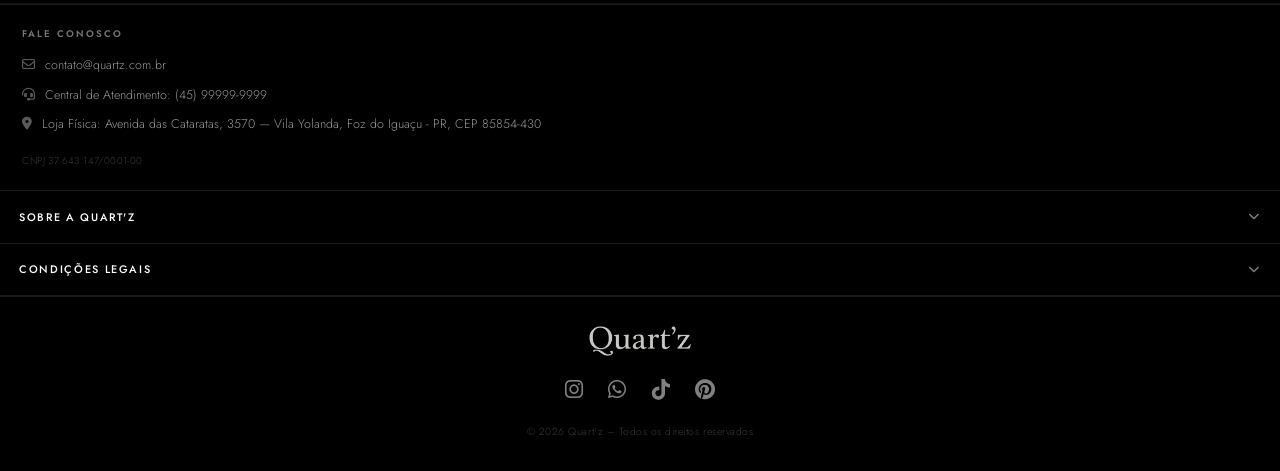
==== commit 3057b63f: "mudança hero bg" ====
--- a/index.html
+++ b/index.html
@@ -21,7 +21,7 @@
                 <i class="fa-solid fa-bars"></i>
             </button>
             <div class="logo">
-                <img id="logo-img" src="./src/imagens/logo-branco.png" alt="Logo Quart'z">
+                <source src="./src/videos/video-home.mp4" type="video/mp4">
             </div>
             <div class="navbar-actions">
                 <button class="btn-icon" aria-label="Buscar">
@@ -36,15 +36,15 @@
 
     <!-- ===== HERO ===== -->
     <section class="hero">
-        <div class="hero-bg"></div>
+        <video class="hero-bg" autoplay muted loop playsinline>
+            <source src="./src/videos/video-home.mp4" type="video/mp4">
+        </video>
         <div class="hero-overlay"></div>
         <div class="hero-content">
-            <p class="hero-label">JOIAS COM PEDRAS NATURAIS</p>
-            <h2 class="hero-title">Beleza que carrega<br>energia da terra</h2>
-            <p class="hero-desc">Anéis, colares, pulseiras e brincos com pedras naturais selecionadas e design exclusivo.</p>
+            <h2 class="hero-title">Brasil, lapidado em luxo</h2>
+            <p class="hero-desc">Pedras raras como o topázio imperial ganham forma em criações únicas, inspiradas na riqueza natural brasileira.</p>
             <div class="hero-buttons">
-                <a href="#" class="btn-primary">VER COLEÇÕES</a>
-                <a href="#" class="btn-outline">NOSSA HISTÓRIA</a>
+                <a href="joias.html" class="btn-primary">VER COLEÇÃO</a>
             </div>
         </div>
     </section>
--- a/src/CSS/main.css
+++ b/src/CSS/main.css
@@ -134,11 +134,11 @@
 .hero-bg {
     position: absolute;
     inset: 0;
-    background-image: url('../imagens/placeholder-home.png');
-    background-size: cover;
-    background-position: center center;
-}
-
+    width: 100%;
+    height: 100%;
+    object-fit: cover;
+    object-position: center center;
+}
 .hero-overlay {
     position: absolute;
     inset: 0;
@@ -155,38 +155,31 @@
     z-index: 1;
     padding: 0 1.4rem 2.4rem;
     width: 100%;
-}
-
-.hero-label {
-    font-size: 0.65rem;
-    letter-spacing: 0.2em;
-    color: rgba(255,255,255,0.65);
-    font-weight: 400;
-    margin-bottom: 0.8rem;
-    text-transform: uppercase;
+    text-align: center;
 }
 
 .hero-title {
     font-family: 'Cormorant Garamond', serif;
-    font-size: 2.2rem;
+    font-size: 1.9rem;
     font-weight: 400;
     line-height: 1.15;
     color: var(--branco);
-    margin-bottom: 0.8rem;
+    margin-bottom: 0.7rem;
 }
 
 .hero-desc {
-    font-size: 0.85rem;
+    font-size: 0.78rem;
     color: rgba(255,255,255,0.75);
     line-height: 1.6;
-    margin-bottom: 1.6rem;
+    margin-bottom: 1.4rem;
     max-width: 88%;
+    margin-left: auto;
+    margin-right: auto;
 }
 
 .hero-buttons {
     display: flex;
-    gap: 0.75rem;
-    flex-wrap: wrap;
+    justify-content: center;
 }
 
 .btn-primary {
@@ -202,25 +195,7 @@
     letter-spacing: 0.18em;
     text-transform: uppercase;
     border: 1px solid var(--branco);
-    flex: 1;
-    min-width: 130px;
-}
-
-.btn-outline {
-    display: inline-flex;
-    align-items: center;
-    justify-content: center;
-    padding: 14px 20px;
-    background-color: transparent;
-    color: var(--branco);
-    font-family: 'Jost', sans-serif;
-    font-size: 0.72rem;
-    font-weight: 500;
-    letter-spacing: 0.18em;
-    text-transform: uppercase;
-    border: 1px solid rgba(255,255,255,0.5);
-    flex: 1;
-    min-width: 130px;
+    min-width: 160px;
 }
 
 /* ===== CARROSSEL DE CONFIANÇA ===== */
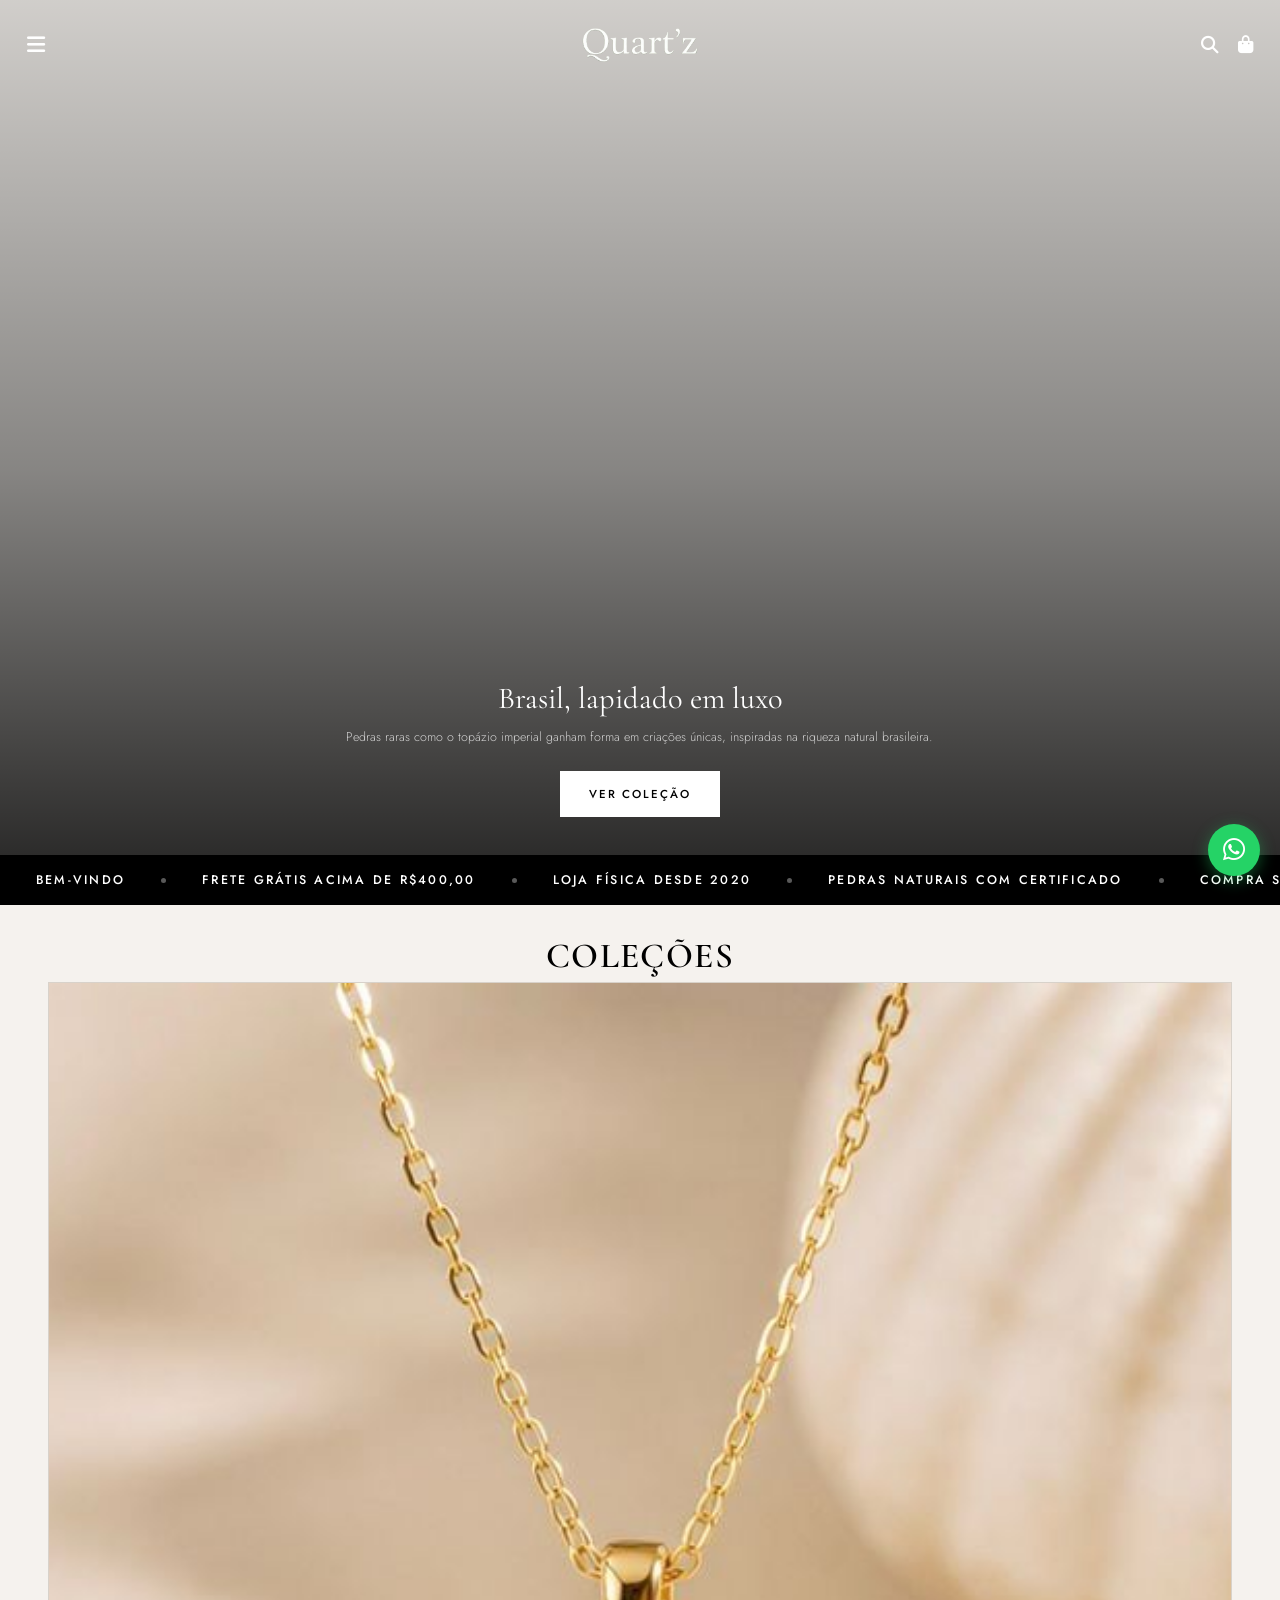
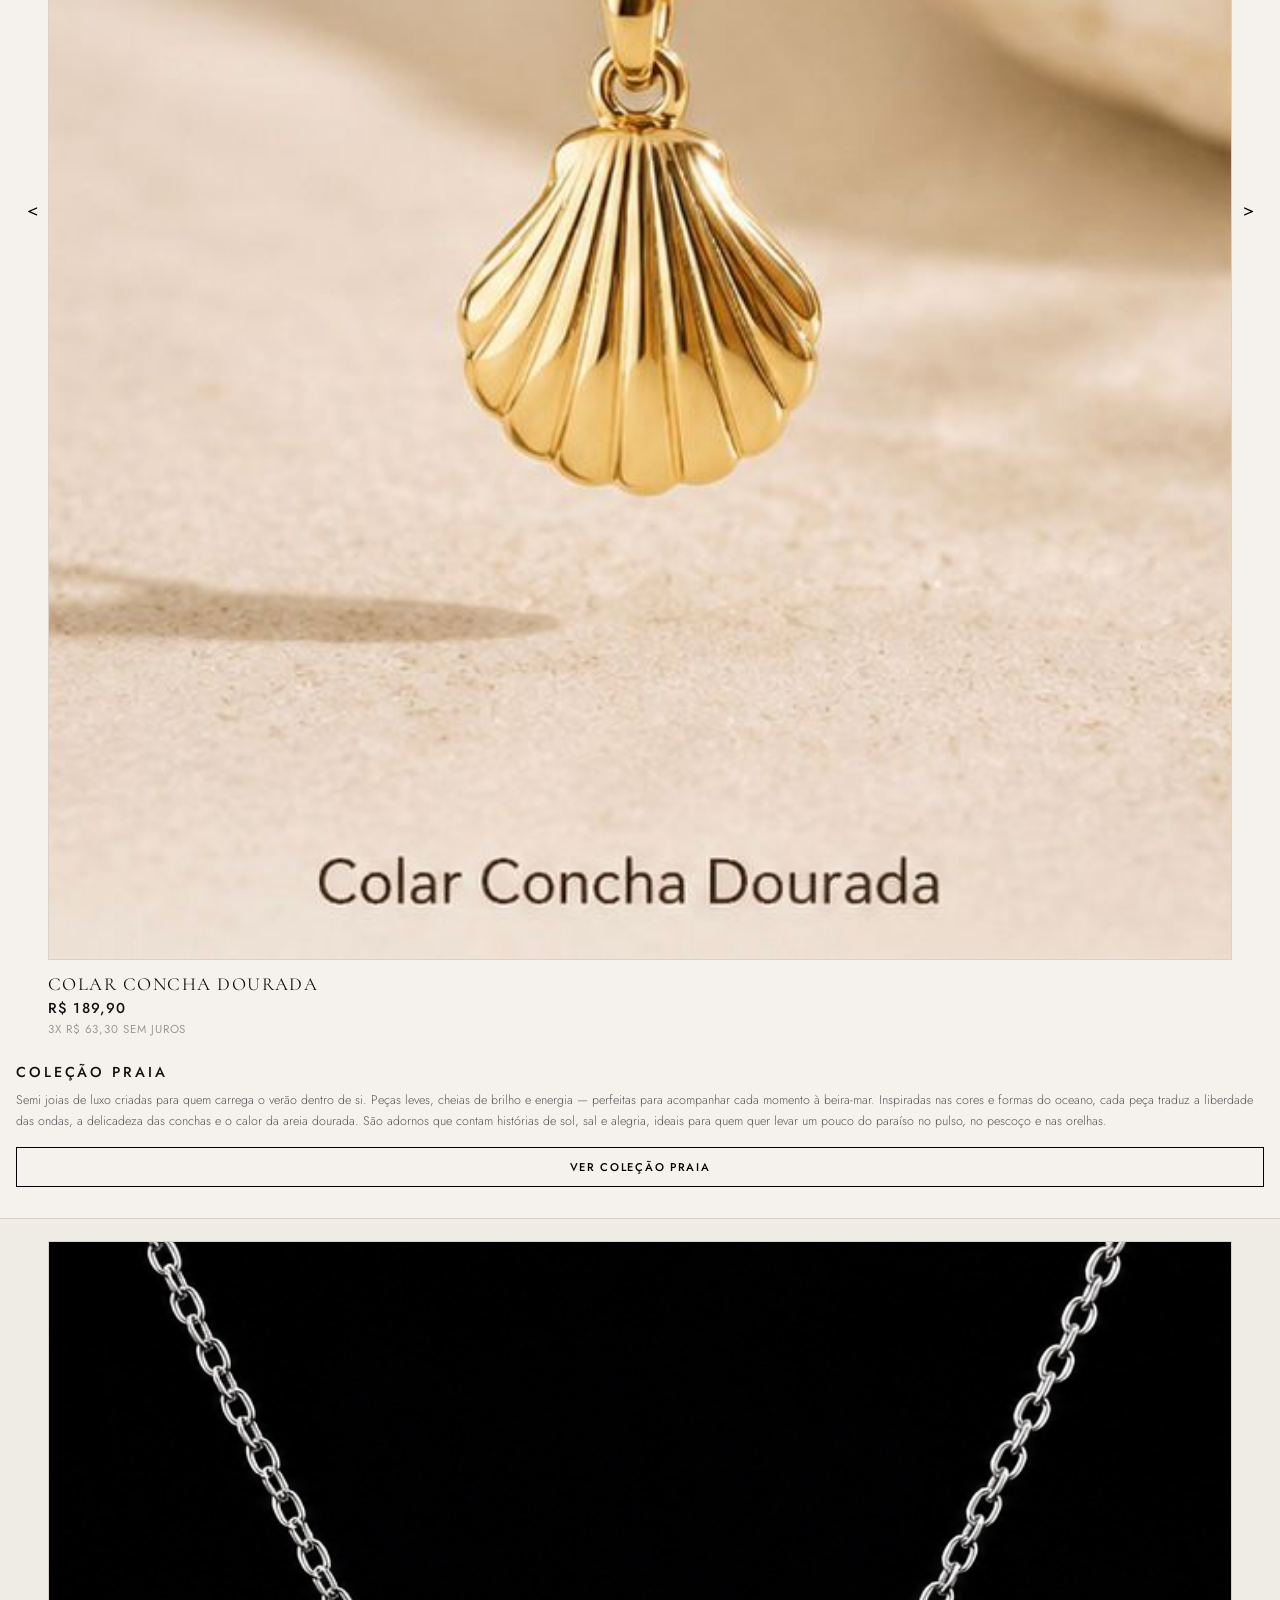
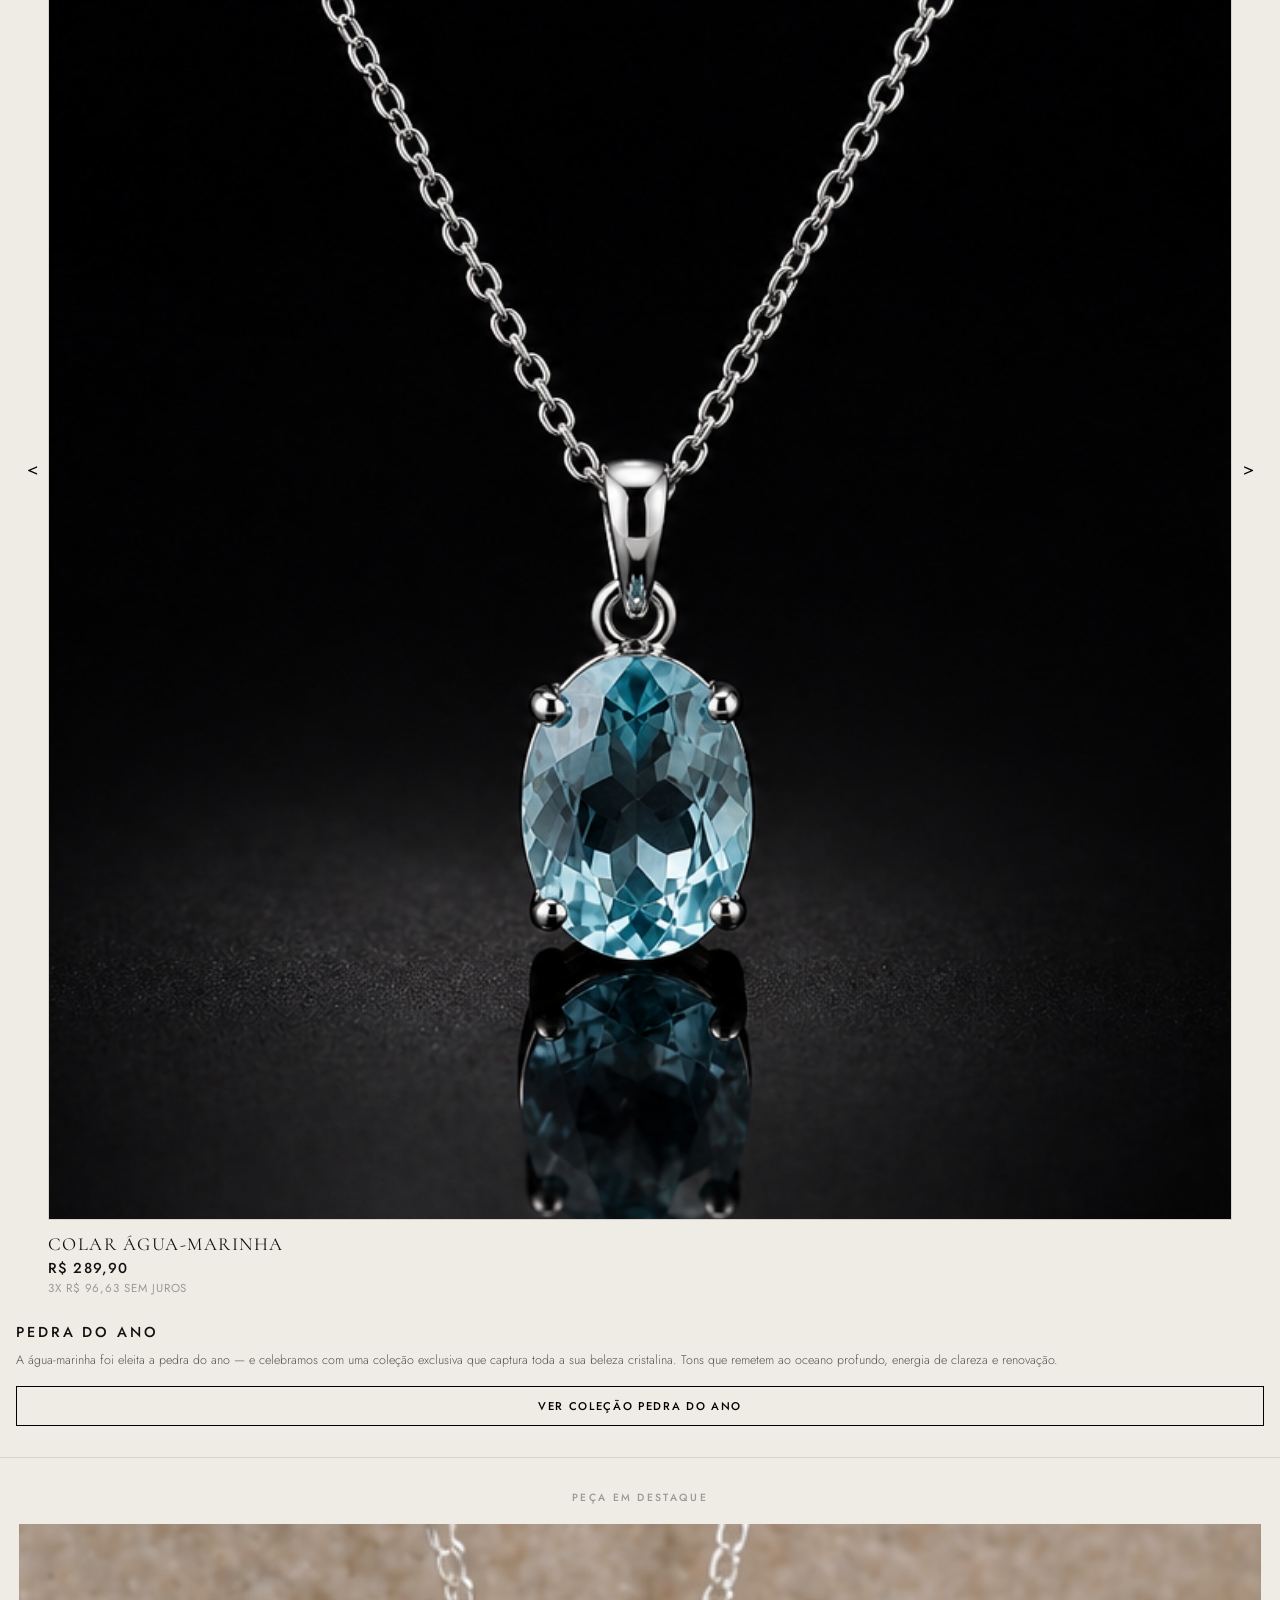
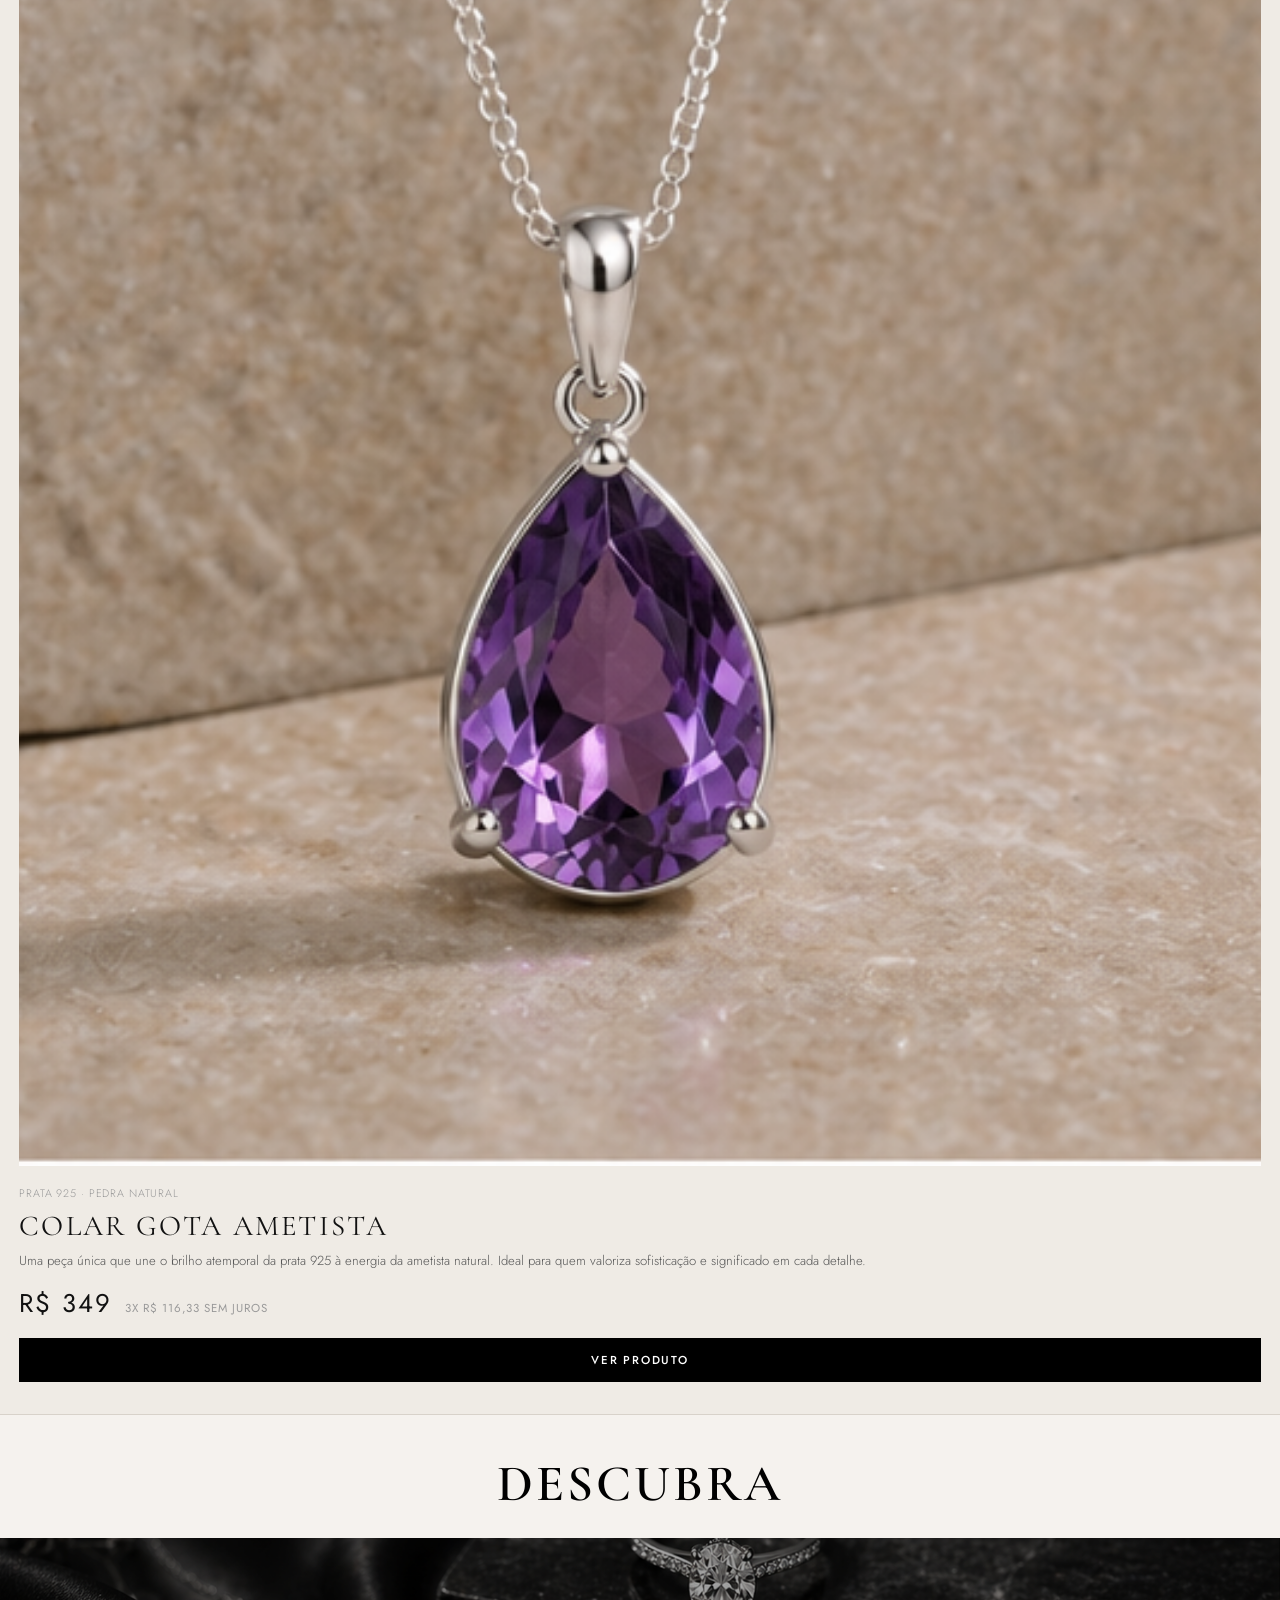
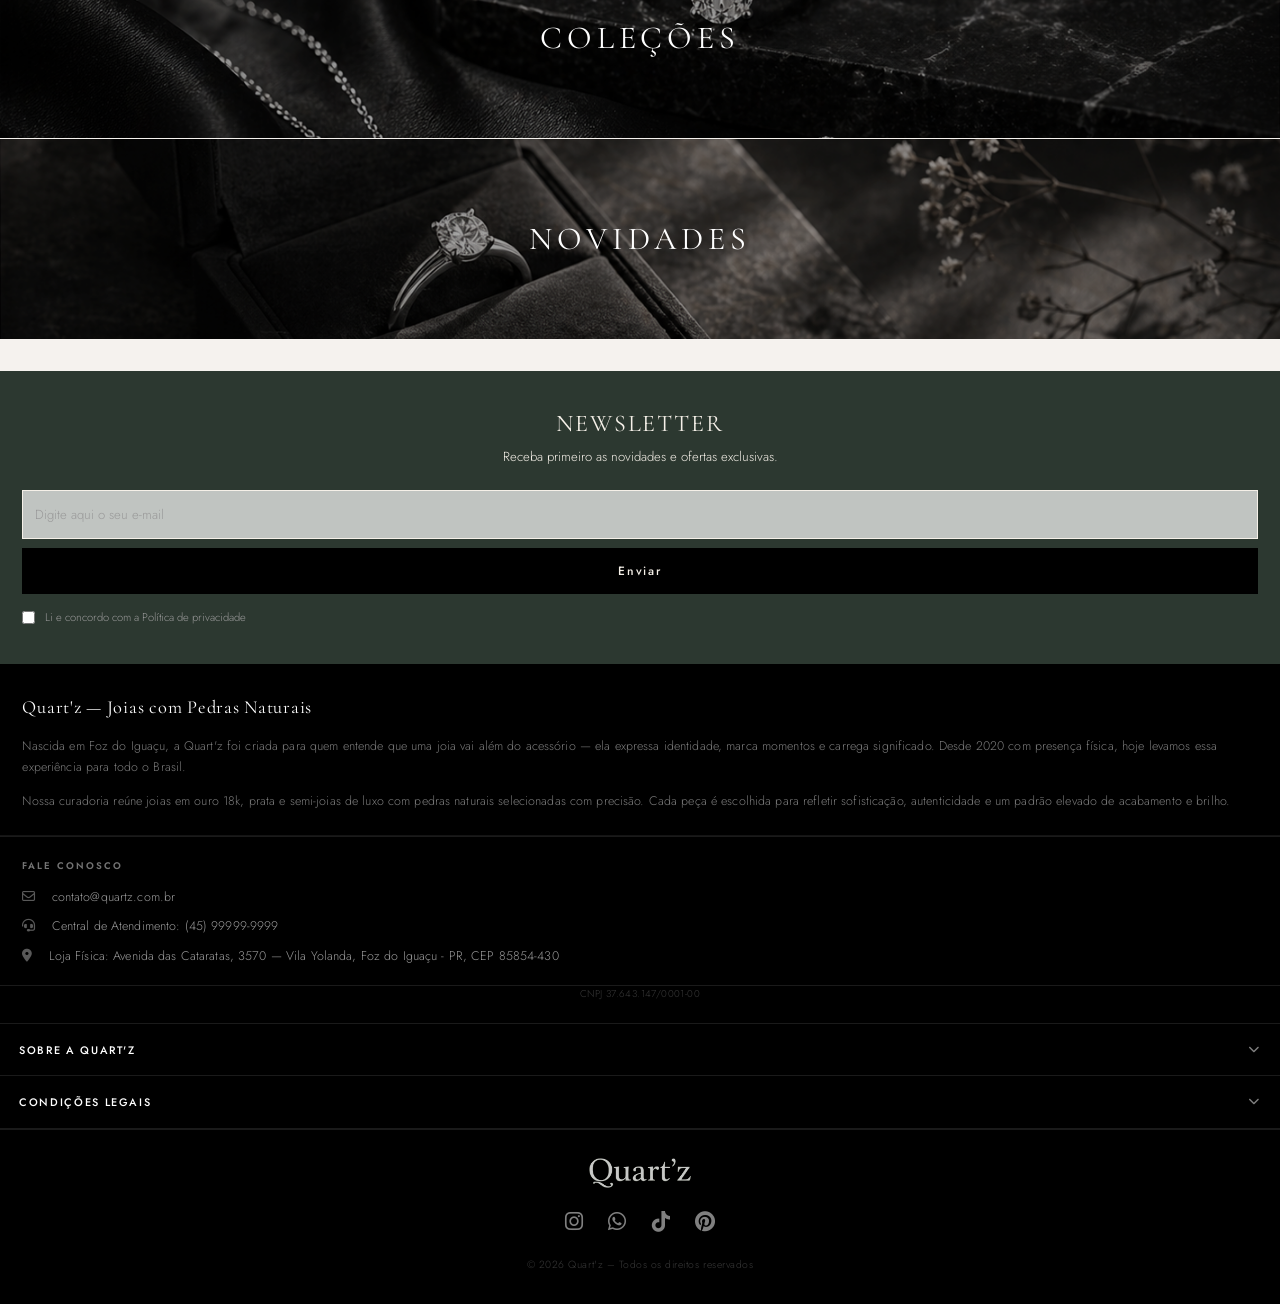
==== commit 2310194c: "botao wpp" ====
--- a/index.html
+++ b/index.html
@@ -21,7 +21,7 @@
                 <i class="fa-solid fa-bars"></i>
             </button>
             <div class="logo">
-                <source src="./src/videos/video-home.mp4" type="video/mp4">
+                <img id="logo-img" src="./src/imagens/logo-branco.png" alt="Quart'z">
             </div>
             <div class="navbar-actions">
                 <button class="btn-icon" aria-label="Buscar">
@@ -137,7 +137,7 @@
                             <div class="colecao-info">
                                 <h3 class="colecao-prod-nome">Anel Água-marinha</h3>
                                 <p class="colecao-prod-preco">R$ 319,90</p>
-                                <p class="colecao-prod-parcela">3x R$ 106,63 sem juros</p>
+                                <p class="colecao-prod-parcela">3x R$ 96,63 sem juros</p>
                             </div>
                         </div>
                         <div class="colecao-slide">
@@ -153,130 +153,12 @@
                 <button class="colecao-seta colecao-seta-next" aria-label="Próximo">&gt;</button>
             </div>
             <div class="colecao-texto">
-                <p class="colecao-tag-label">COLEÇÃO PEDRA DO ANO 2026</p>
-                <p class="colecao-desc-texto">A água-marinha foi eleita a pedra do ano de 2026 por sua energia única de calma, clareza e renovação. Com tonalidades que variam do azul celeste ao verde-mar profundo, ela carrega a serenidade dos oceanos e a leveza do horizonte. Para esta coleção, nossa equipe selecionou a dedo as pedras com maior transparência, brilho e pureza — garantindo que cada peça seja verdadeiramente única. Deixe a água-marinha conectar você à sua melhor versão e trazer equilíbrio, intuição e beleza para o seu dia a dia.</p>
+                <p class="colecao-tag-label">PEDRA DO ANO</p>
+                <p class="colecao-desc-texto">A água-marinha foi eleita a pedra do ano — e celebramos com uma coleção exclusiva que captura toda a sua beleza cristalina. Tons que remetem ao oceano profundo, energia de clareza e renovação.</p>
                 <a href="joias.html" class="colecao-btn">VER COLEÇÃO PEDRA DO ANO</a>
             </div>
         </div>
-    </section>
-
-    <!-- ===== ESCOLHA POR CATEGORIA ===== -->
-    <section class="secao-categorias">
-        <h2 class="secao-titulo secao-titulo-centro">ESCOLHA POR CATEGORIA</h2>
-        <div class="categorias-grid">
-            <a href="#" class="categoria-card">
-                <div class="categoria-foto">
-                    <img src="./src/imagens/brincos.png" alt="img brincos">
-                    <span class="categoria-nome">Brincos</span>
-                </div>
-            </a>
-            <a href="#" class="categoria-card">
-                <div class="categoria-foto">
-                    <img src="./src/imagens/pulseiras.png" alt="img pulseiras">
-                    <span class="categoria-nome">Pulseiras</span>
-                </div>
-            </a>
-            <a href="#" class="categoria-card">
-                <div class="categoria-foto">
-                    <img src="./src/imagens/pingentes.png" alt="img pingentes">
-                    <span class="categoria-nome">Pingentes</span>
-                </div>
-            </a>
-            <a href="#" class="categoria-card">
-                <div class="categoria-foto">
-                    <img src="./src/imagens/aneis.png" alt="img aneis">
-                    <span class="categoria-nome">Anéis</span>
-                </div>
-            </a>
-            <a href="#" class="categoria-card">
-                <div class="categoria-foto">
-                    <img src="./src/imagens/dialab.png" alt="img diamantes lab">
-                    <span class="categoria-nome">Diamantes Lab.</span>
-                </div>
-            </a>
-            <a href="#" class="categoria-card">
-                <div class="categoria-foto">
-                    <img src="./src/imagens/conjuntos.png" alt="img conjuntos">
-                    <span class="categoria-nome">Conjuntos</span>
-                </div>
-            </a>
-        </div>
-    </section>
-
-    <!-- ===== PROMOÇÕES ===== -->
-    <section class="secao-promo">
-        <h2 class="secao-titulo-promo">PROMOÇÕES</h2>
-        <p class="secao-subtitulo-promo">peças excelentes que vão te surpreender</p>
-        <div class="promo-carrossel-wrap">
-            <button class="promo-seta promo-seta-prev" aria-label="Anterior">&lt;</button>
-            <div class="promo-carrossel">
-                <div class="promo-track" id="promo-track">
-                    <div class="promo-slide">
-                        <div class="promo-img"><img src="./src/imagens/colar-ametista-gota-prata.png" alt=""></div>
-                        <div class="promo-info">
-                            <span class="promo-badge">PROMOÇÃO</span>
-                            <h3 class="promo-nome">Colar Gota Ametista</h3>
-                            <p class="promo-material">Prata 925 · Pedra natural</p>
-                            <div class="promo-precos">
-                                <span class="promo-preco-old">R$ 349</span>
-                                <span class="promo-preco">R$ 279</span>
-                            </div>
-                            <p class="promo-parcela">3x R$ 93,00 sem juros</p>
-                            <a href="#" class="promo-btn">VER PRODUTO</a>
-                        </div>
-                    </div>
-                    <div class="promo-slide">
-                        <div class="promo-img"><img src="./src/imagens/anel-olhotigre-prata.png" alt=""></div>
-                        <div class="promo-info">
-                            <span class="promo-badge">PROMOÇÃO</span>
-                            <h3 class="promo-nome">Anel Olho de Tigre</h3>
-                            <p class="promo-material">Prata 925 · Pedra natural</p>
-                            <div class="promo-precos">
-                                <span class="promo-preco-old">R$ 319</span>
-                                <span class="promo-preco">R$ 249</span>
-                            </div>
-                            <p class="promo-parcela">3x R$ 83,00 sem juros</p>
-                            <a href="#" class="promo-btn">VER PRODUTO</a>
-                        </div>
-                    </div>
-                    <div class="promo-slide">
-                        <div class="promo-img"><img src="./src/imagens/pulseira-topazio.png" alt=""></div>
-                        <div class="promo-info">
-                            <span class="promo-badge">PROMOÇÃO</span>
-                            <h3 class="promo-nome">Pulseira Riviera Topazio London</h3>
-                            <p class="promo-material">Banho de ouro 18k · Pedra natural</p>
-                            <div class="promo-precos">
-                                <span class="promo-preco-old">R$ 489</span>
-                                <span class="promo-preco">R$ 389</span>
-                            </div>
-                            <p class="promo-parcela">3x R$ 129,67 sem juros</p>
-                            <a href="#" class="promo-btn">VER PRODUTO</a>
-                        </div>
-                    </div>
-                    <div class="promo-slide">
-                        <div class="promo-img"><img src="./src/imagens/brinco-rubi-prata.png" alt=""></div>
-                        <div class="promo-info">
-                            <span class="promo-badge">PROMOÇÃO</span>
-                            <h3 class="promo-nome">Brinco Gota Rubi</h3>
-                            <p class="promo-material">Prata 925 · Pedra natural</p>
-                            <div class="promo-precos">
-                                <span class="promo-preco-old">R$ 219</span>
-                                <span class="promo-preco">R$ 169</span>
-                            </div>
-                            <p class="promo-parcela">3x R$ 56,33 sem juros</p>
-                            <a href="#" class="promo-btn">VER PRODUTO</a>
-                        </div>
-                    </div>
-                </div>
-            </div>
-            <button class="promo-seta promo-seta-next" aria-label="Próximo">&gt;</button>
-        </div>
-        <div class="promo-dots" id="promo-dots">
-            <span class="promo-dot active"></span>
-            <span class="promo-dot"></span>
-            <span class="promo-dot"></span>
-            <span class="promo-dot"></span>
-        </div>
+
     </section>
 
     <!-- ===== PEÇA EM DESTAQUE ===== -->
@@ -316,7 +198,7 @@
         </div>
     </section>
 
-    <!-- ===== NEWSLETTER — fora do rodapé, cor quente ===== -->
+    <!-- ===== NEWSLETTER ===== -->
     <section class="secao-newsletter">
         <h3 class="newsletter-titulo">NEWSLETTER</h3>
         <p class="newsletter-desc">Receba primeiro as novidades e ofertas exclusivas.</p>
@@ -330,106 +212,13 @@
         </label>
     </section>
 
-    <!-- ===== RODAPÉ ===== -->
-    <footer class="rodape">
-
-        <!-- bloco institucional -->
-        <div class="rodape-institucional">
-            <h2 class="rodape-marca">Quart'z — Joias com Pedras Naturais</h2>
-            <p class="rodape-institucional-texto">Nascida em Foz do Iguaçu, a Quart'z foi criada para quem entende que uma joia vai além do acessório — ela expressa identidade, marca momentos e carrega significado. Desde 2020 com presença física, hoje levamos essa experiência para todo o Brasil.</p>
-            <p class="rodape-institucional-texto">Nossa curadoria reúne joias em ouro 18k, prata e semi-joias de luxo com pedras naturais selecionadas com precisão. Cada peça é escolhida para refletir sofisticação, autenticidade e um padrão elevado de acabamento e brilho.</p>
-        </div>
-
-        <hr class="rodape-divider">
-
-        <!-- fale conosco -->
-        <div class="rodape-contato">
-            <p class="rodape-contato-titulo">FALE CONOSCO</p>
-            <p class="rodape-contato-item"><i class="fa-regular fa-envelope"></i> contato@quartz.com.br</p>
-            <p class="rodape-contato-item"><i class="fa-solid fa-headset"></i> Central de Atendimento: (45) 99999-9999</p>
-            <p class="rodape-contato-item"><i class="fa-solid fa-location-dot"></i> Loja Física: Avenida das Cataratas, 3570 — Vila Yolanda, Foz do Iguaçu - PR, CEP 85854-430</p>
-        </div>
-
-        <p class="rodape-cnpj">CNPJ 37.643.147/0001-00</p>
-
-        <hr class="rodape-divider">
-
-        <!-- acordeões — sem atendimento ao cliente -->
-        <div class="rodape-accordion">
-            <button class="rodape-accordion-btn">SOBRE A QUART'Z <i class="fa-solid fa-chevron-down"></i></button>
-            <div class="rodape-accordion-content">
-                <a href="#">Nossa história</a>
-                <a href="#">Energia das pedras</a>
-                <a href="#">Como cuidar das joias</a>
-            </div>
-        </div>
-
-        <hr class="rodape-divider">
-
-        <div class="rodape-accordion">
-            <button class="rodape-accordion-btn">CONDIÇÕES LEGAIS <i class="fa-solid fa-chevron-down"></i></button>
-            <div class="rodape-accordion-content">
-                <a href="#">Política de privacidade</a>
-                <a href="#">Termos de uso</a>
-            </div>
-        </div>
-
-        <hr class="rodape-divider">
-
-        <!-- logo + redes sociais -->
-        <div class="rodape-bottom">
-            <img src="./src/imagens/logo-branco.png" alt="Quart'z" class="rodape-logo">
-            <div class="rodape-social">
-                <a href="#" aria-label="Instagram"><i class="fa-brands fa-instagram"></i></a>
-                <a href="#" aria-label="WhatsApp"><i class="fa-brands fa-whatsapp"></i></a>
-                <a href="#" aria-label="TikTok"><i class="fa-brands fa-tiktok"></i></a>
-                <a href="#" aria-label="Pinterest"><i class="fa-brands fa-pinterest"></i></a>
-            </div>
-            <p class="rodape-copyright">© 2026 Quart'z – Todos os direitos reservados</p>
-        </div>
-
-    </footer>
-
-
-    <!-- ===== MENU LATERAL ===== -->
-    <div id="nav-links" class="menu">
-
-        <!-- header só com o X -->
-        <div class="menu-header">
-            <button class="btn-close" aria-label="Fechar menu"><i class="fa-solid fa-times"></i></button>
-        </div>
-
-        <!-- itens principais -->
-        <div class="menu-section menu-section-principal">
-            <ul>
-                <li><a href="joias.html">Joias Finas <i class="fa-solid fa-chevron-right"></i></a></li>
-                <li><a href="semi.html">Semi-Joias de Luxo <i class="fa-solid fa-chevron-right"></i></a></li>
-                <li><a href="#">Diamantes Lab. <i class="fa-solid fa-chevron-right"></i></a></li>
-                <li><a href="#">Coleções <i class="fa-solid fa-chevron-right"></i></a></li>
-                <li><a href="#">Novidades <i class="fa-solid fa-chevron-right"></i></a></li>
-                <li><a href="#">Promoções <i class="fa-solid fa-chevron-right"></i></a></li>
-                <li><a href="#" class="menu-item-conta"><i class="fa-regular fa-user"></i> Conta <i class="fa-solid fa-chevron-right"></i></a></li>
-            </ul>
-        </div>
-
-        <!-- espaçador flexível -->
-        <div class="menu-spacer"></div>
-
-        <!-- logo + descubra no rodapé -->
-        <div class="menu-section-descubra">
-            <div class="menu-logo-bottom">
-                <img src="./src/imagens/logo-preta.png" alt="Quart'z">
-            </div>
-            <ul>
-                <li><a href="#">Energia das pedras <i class="fa-solid fa-chevron-right"></i></a></li>
-                <li><a href="#">Como cuidar das joias <i class="fa-solid fa-chevron-right"></i></a></li>
-                <li><a href="#">Nossa história <i class="fa-solid fa-chevron-right"></i></a></li>
-            </ul>
-        </div>
-
-    </div>
-
+    <!-- ===== COMPONENTES GLOBAIS (menu + rodapé + WhatsApp) ===== -->
+    <div id="site-menu"></div>
+    <div id="site-rodape"></div>
     <div class="overlay"></div>
+
+    <!-- components.js ANTES do script da página -->
+    <script src="./src/js/components.js"></script>
     <script src="./src/js/script.js"></script>
 </body>
 </html>
--- a/src/CSS/global.css
+++ b/src/CSS/global.css
@@ -222,3 +222,185 @@
 /* rodapé do menu — oculto */
 .menu-footer { display: none; }
 .menu-divider { border: none; border-top: 1px solid var(--borda); margin: 0; }
+
+/* ===================================================
+   COMPONENTES GLOBAIS — rodapé, botão WhatsApp
+   Estilos compartilhados por todas as páginas
+   =================================================== */
+
+/* ===== RODAPÉ ===== */
+.rodape {
+    background-color: var(--preto);
+    color: var(--branco);
+}
+
+.rodape-institucional {
+    padding: 2rem 1.2rem 1.6rem;
+    border-bottom: 1px solid rgba(255,255,255,0.1);
+}
+
+.rodape-marca {
+    font-family: 'Cormorant Garamond', serif;
+    font-size: 1.15rem;
+    font-weight: 400;
+    color: var(--branco);
+    letter-spacing: 0.04em;
+    margin-bottom: 1rem;
+    line-height: 1.3;
+}
+
+.rodape-institucional-texto {
+    font-size: 0.78rem;
+    color: rgba(255,255,255,0.5);
+    line-height: 1.7;
+    font-weight: 300;
+    margin-bottom: 0.7rem;
+    text-transform: none;
+    letter-spacing: 0.01em;
+}
+
+.rodape-institucional-texto:last-child { margin-bottom: 0; }
+
+.rodape-contato {
+    padding: 1.6rem 1.2rem;
+    border-bottom: 1px solid rgba(255,255,255,0.1);
+}
+
+.rodape-contato-titulo {
+    font-size: 0.68rem;
+    font-weight: 500;
+    letter-spacing: 0.18em;
+    color: var(--branco);
+    margin-bottom: 0.9rem;
+}
+
+.rodape-contato-item {
+    font-size: 0.78rem;
+    color: rgba(255,255,255,0.5);
+    font-weight: 300;
+    line-height: 1.6;
+    margin-bottom: 0.4rem;
+    text-transform: none;
+    letter-spacing: 0.01em;
+}
+
+.rodape-contato-item i {
+    margin-right: 6px;
+    color: rgba(255,255,255,0.35);
+}
+
+.rodape-cnpj {
+    font-size: 0.65rem;
+    color: rgba(255,255,255,0.25);
+    text-align: center;
+    padding: 0.8rem 1.2rem;
+}
+
+.rodape-divider {
+    border: none;
+    border-top: 1px solid rgba(255,255,255,0.1);
+    margin: 0;
+}
+
+.rodape-accordion-btn {
+    width: 100%;
+    display: flex;
+    justify-content: space-between;
+    align-items: center;
+    padding: 1.1rem 1.2rem;
+    background: transparent;
+    border: none;
+    color: var(--branco);
+    font-family: 'Jost', sans-serif;
+    font-size: 0.68rem;
+    font-weight: 500;
+    letter-spacing: 0.15em;
+    cursor: pointer;
+}
+
+.rodape-accordion-btn i {
+    font-size: 0.7rem;
+    color: rgba(255,255,255,0.5);
+    transition: transform 0.3s ease;
+    flex-shrink: 0;
+}
+
+.rodape-accordion-btn.aberto i { transform: rotate(180deg); }
+
+.rodape-accordion-content {
+    display: none;
+    flex-direction: column;
+    padding: 0 1.2rem 1.2rem;
+    gap: 0.8rem;
+}
+
+.rodape-accordion-content.aberto { display: flex; }
+
+.rodape-accordion-content a {
+    font-size: 0.82rem;
+    color: rgba(255,255,255,0.55);
+    font-weight: 300;
+    transition: color 0.2s;
+    text-transform: none;
+    letter-spacing: 0.01em;
+}
+
+.rodape-accordion-content a:hover { color: var(--branco); }
+
+.rodape-bottom {
+    padding: 1.6rem 1.2rem 2rem;
+    display: flex;
+    flex-direction: column;
+    align-items: center;
+    gap: 1rem;
+    border-top: 1px solid rgba(255,255,255,0.1);
+}
+
+.rodape-logo {
+    height: 22px;
+    width: auto;
+    opacity: 0.85;
+}
+
+.rodape-social { display: flex; gap: 1.4rem; }
+
+.rodape-social a {
+    font-size: 1.2rem;
+    color: rgba(255,255,255,0.55);
+    transition: color 0.2s;
+}
+
+.rodape-social a:hover { color: var(--branco); }
+
+.rodape-copyright {
+    font-size: 0.7rem;
+    color: rgba(255,255,255,0.3);
+    letter-spacing: 0.05em;
+    text-align: center;
+    text-transform: none;
+}
+
+/* ===== BOTÃO WHATSAPP FLUTUANTE ===== */
+.whatsapp-float {
+    position: fixed;
+    bottom: 24px;
+    right: 20px;
+    width: 52px;
+    height: 52px;
+    background-color: #25D366;
+    color: #fff;
+    border-radius: 50%;
+    display: flex;
+    align-items: center;
+    justify-content: center;
+    font-size: 1.6rem;
+    box-shadow: 0 4px 16px rgba(37,211,102,0.4);
+    z-index: 999;
+    transition: transform 0.2s ease, box-shadow 0.2s ease;
+    text-decoration: none;
+}
+
+.whatsapp-float:hover {
+    transform: scale(1.08);
+    box-shadow: 0 6px 20px rgba(37,211,102,0.55);
+}
--- a/src/CSS/main.css
+++ b/src/CSS/main.css
@@ -17,6 +17,17 @@
     min-height: 100vh;
     min-height: 100svh;
     padding-bottom: 64px;
+}
+
+.colecao-prod-nome,
+.colecao-prod-preco,
+.colecao-prod-parcela,
+.destaque-nome,
+.destaque-preco,
+.destaque-parcela {
+    text-transform: uppercase;
+    letter-spacing: 0.08em;
+    font-weight: 400;
 }
 
 a {
@@ -138,6 +149,7 @@
     height: 100%;
     object-fit: cover;
     object-position: center center;
+    z-index: 0;
 }
 .hero-overlay {
     position: absolute;
@@ -1275,7 +1287,6 @@
 .destaque-preco {
     font-family: 'Jost', sans-serif;
     font-size: 1.6rem;
-    font-weight: 400;
     color: var(--texto-principal);
 }
 
